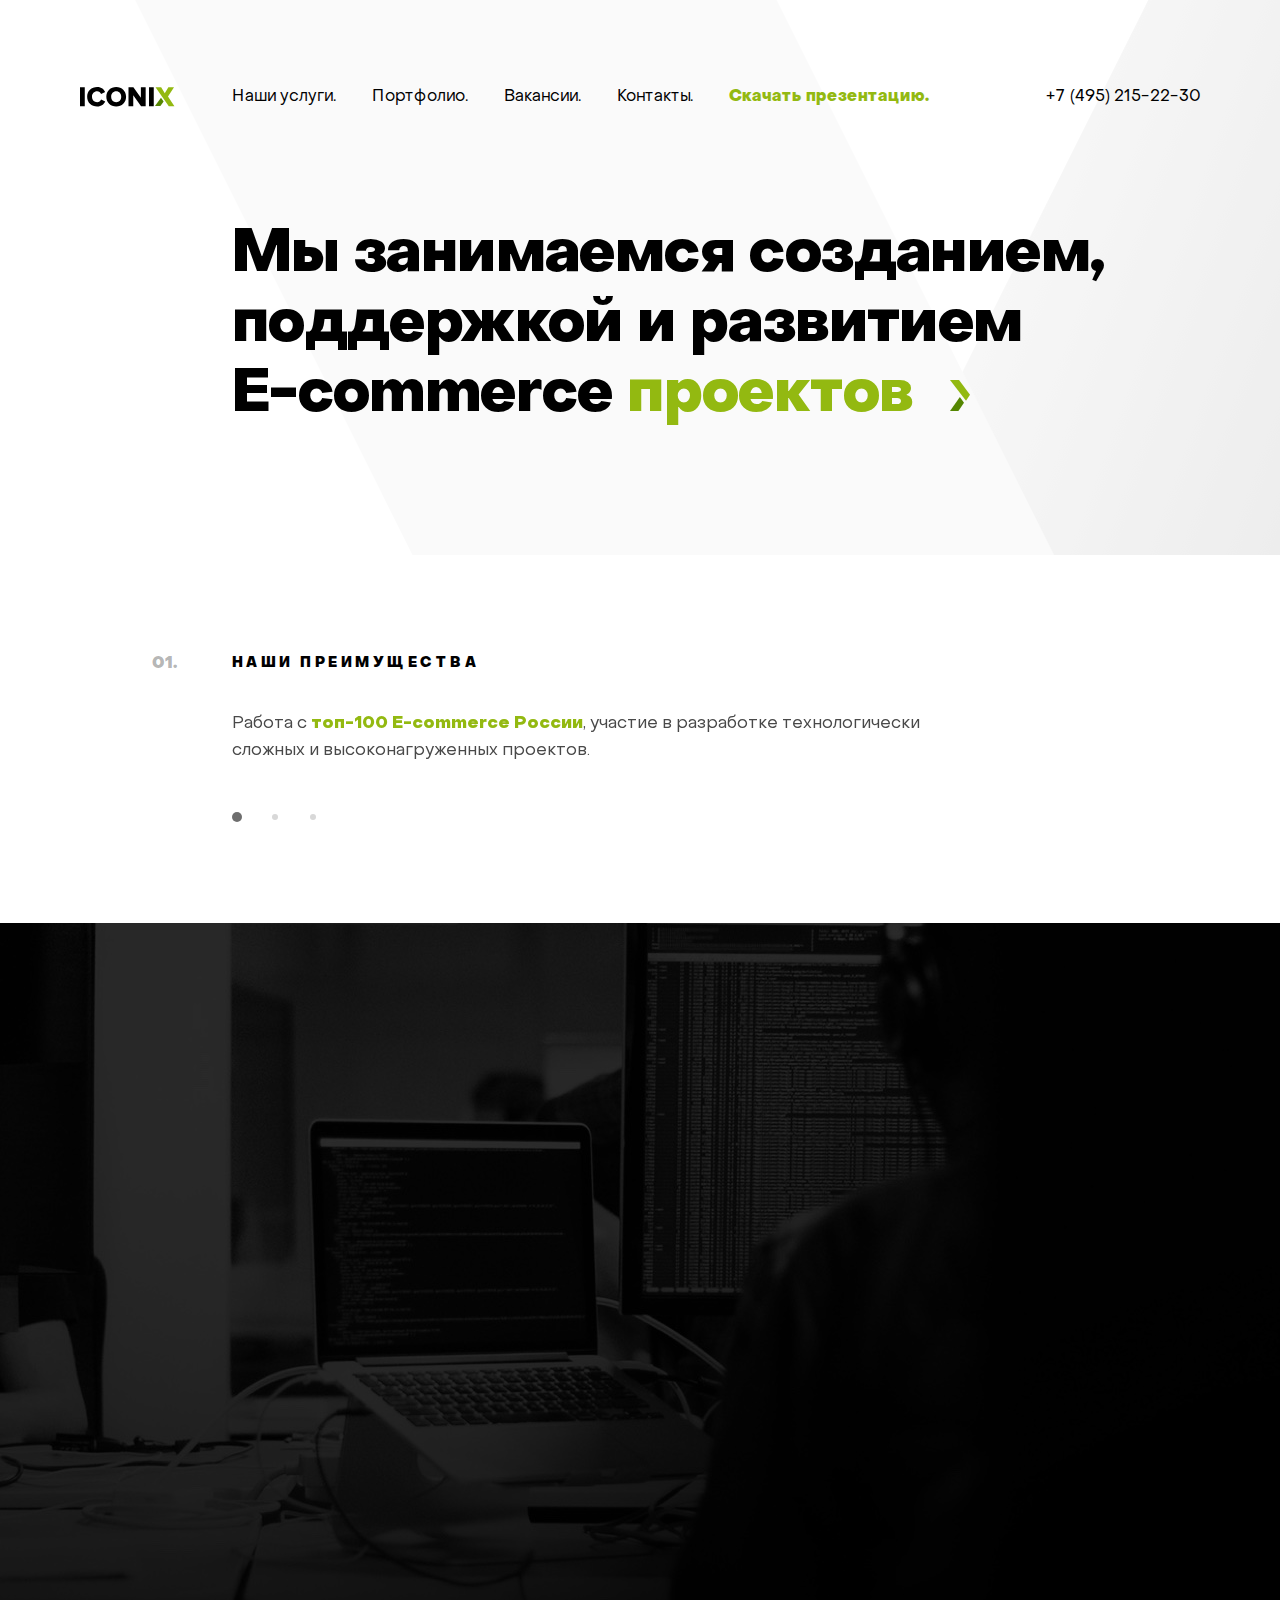
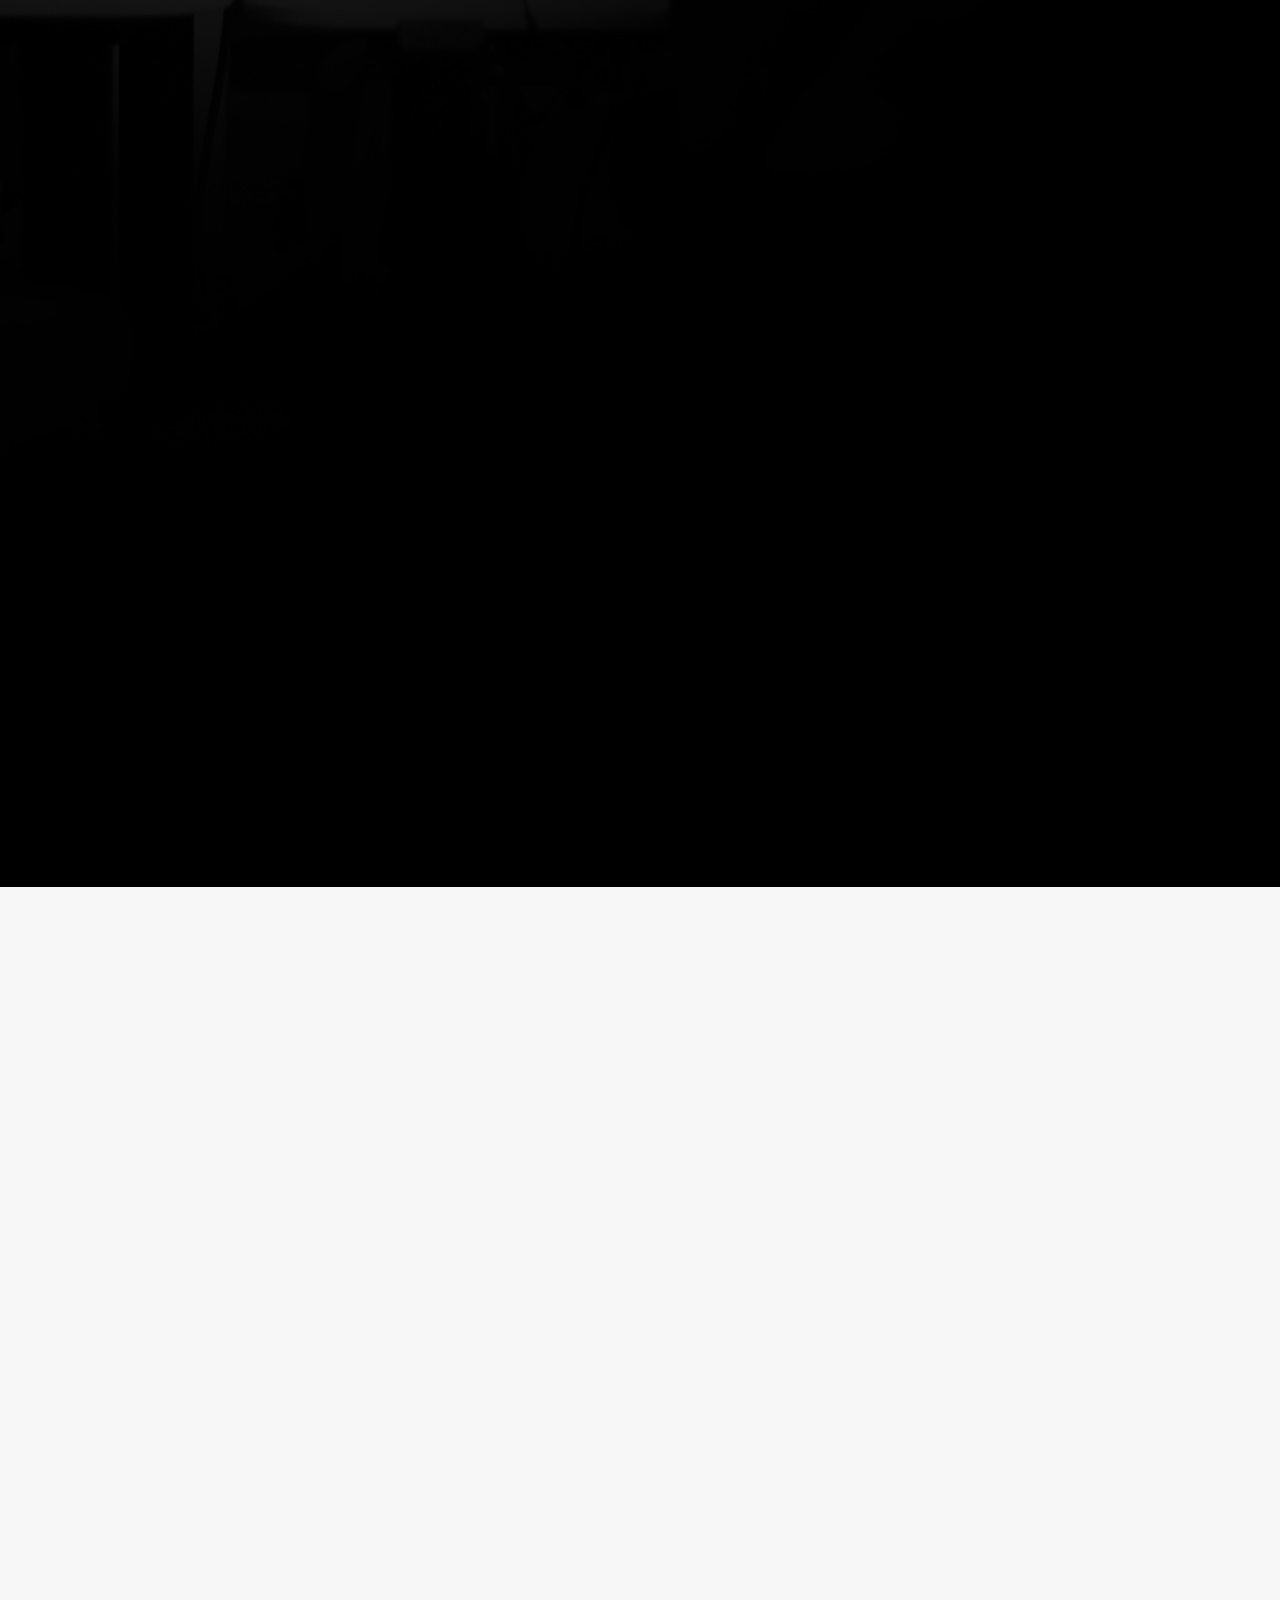
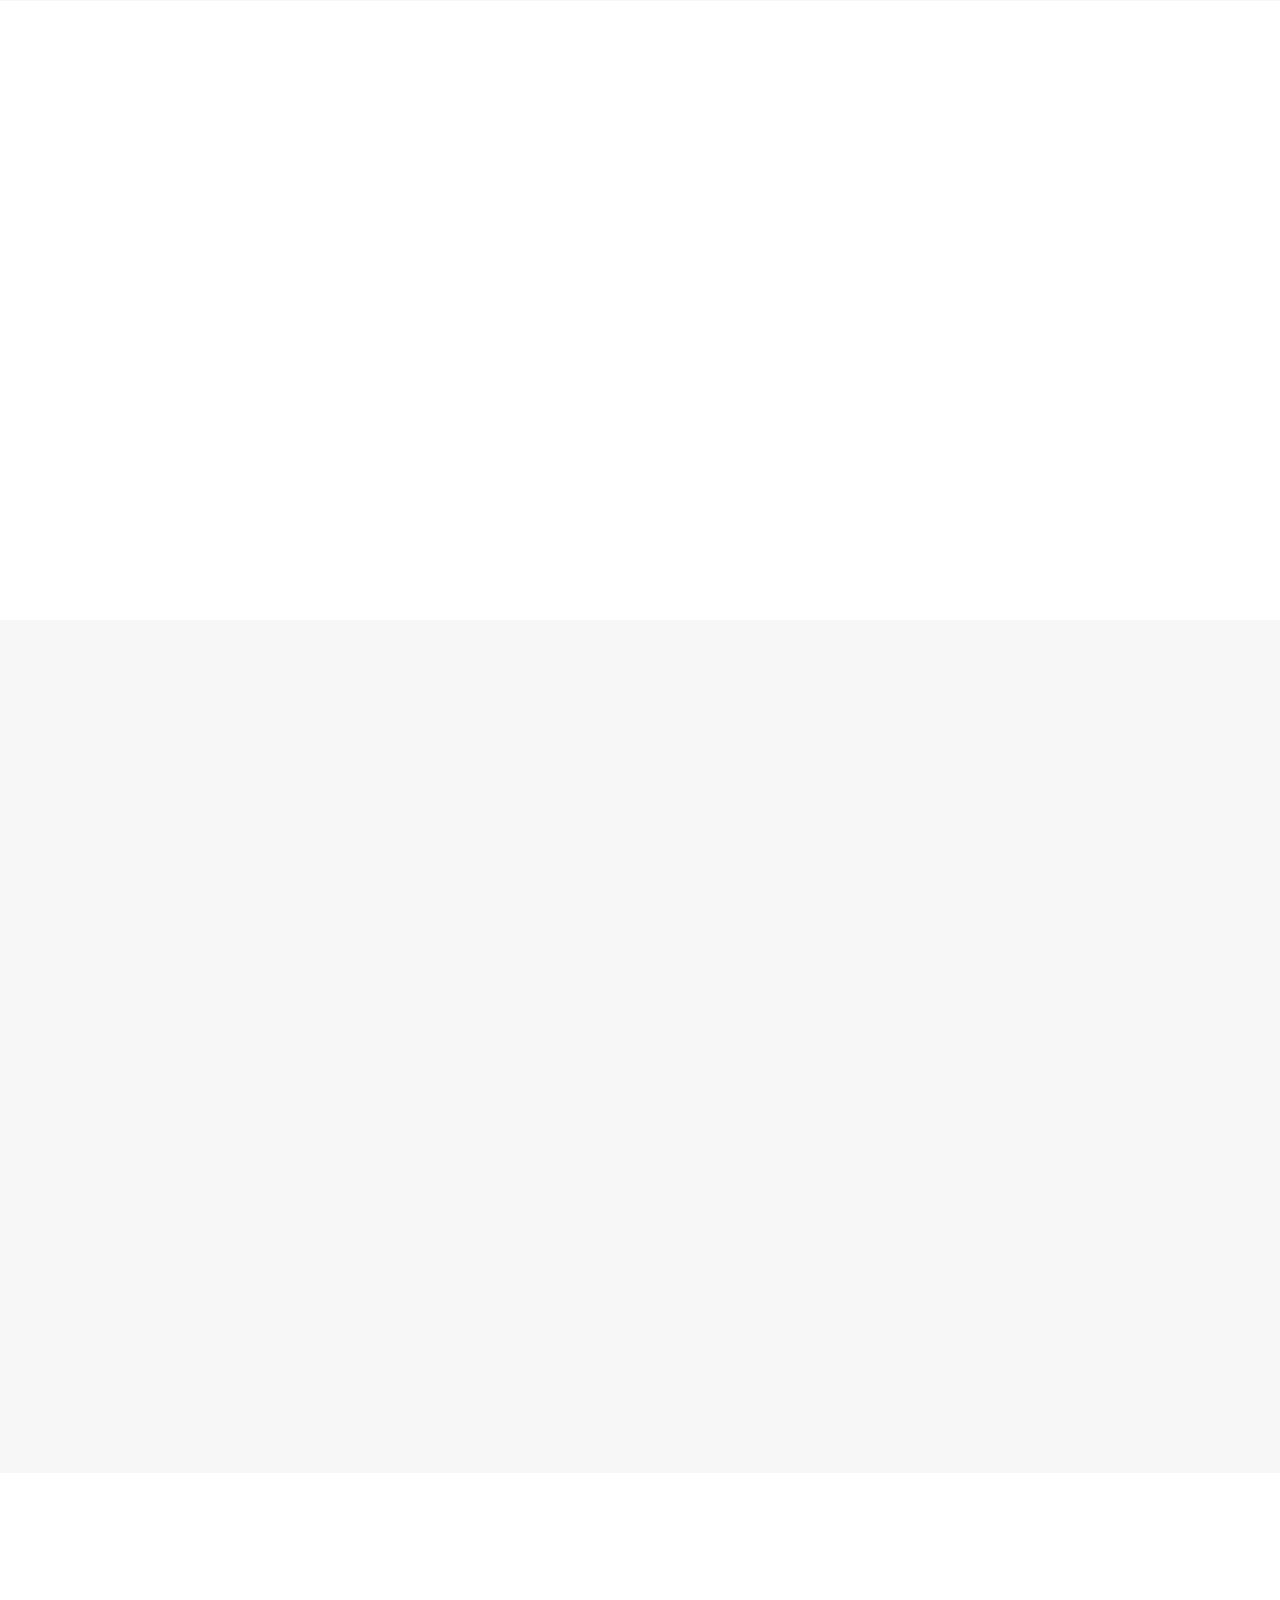
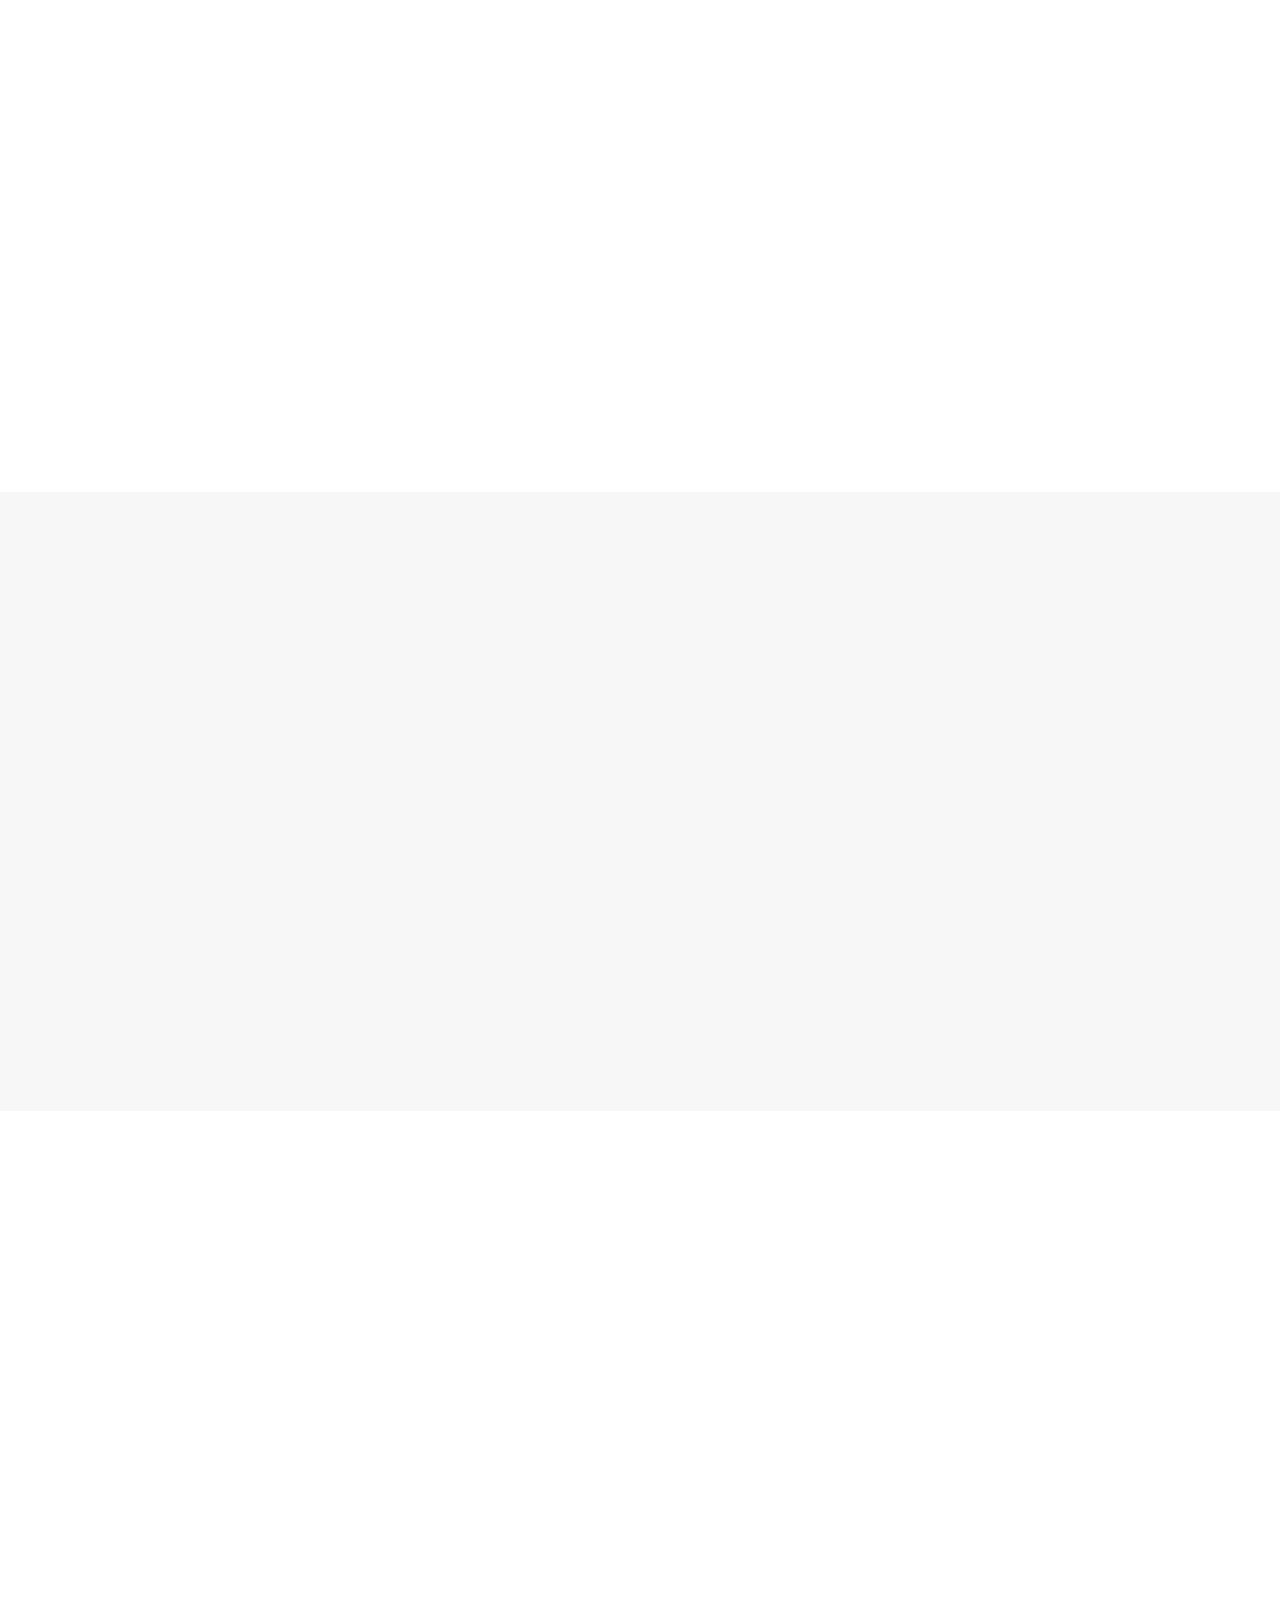
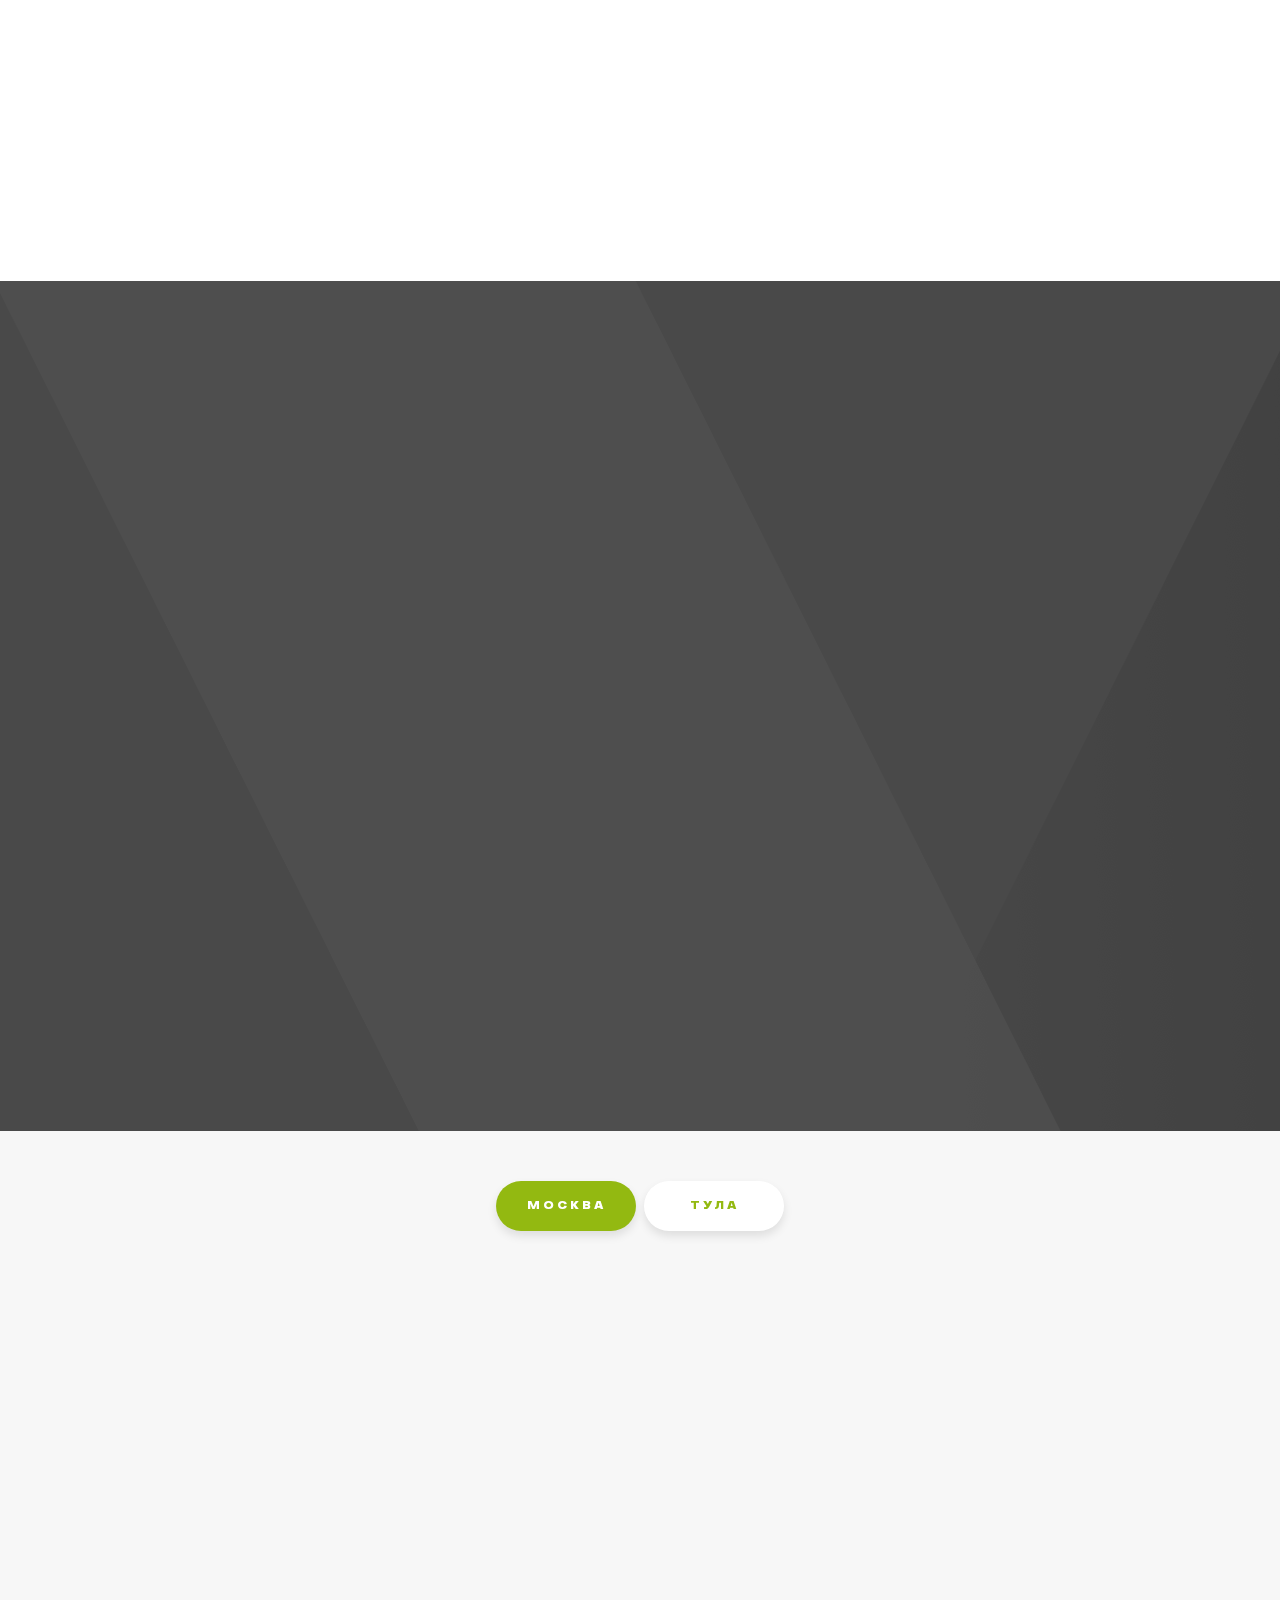
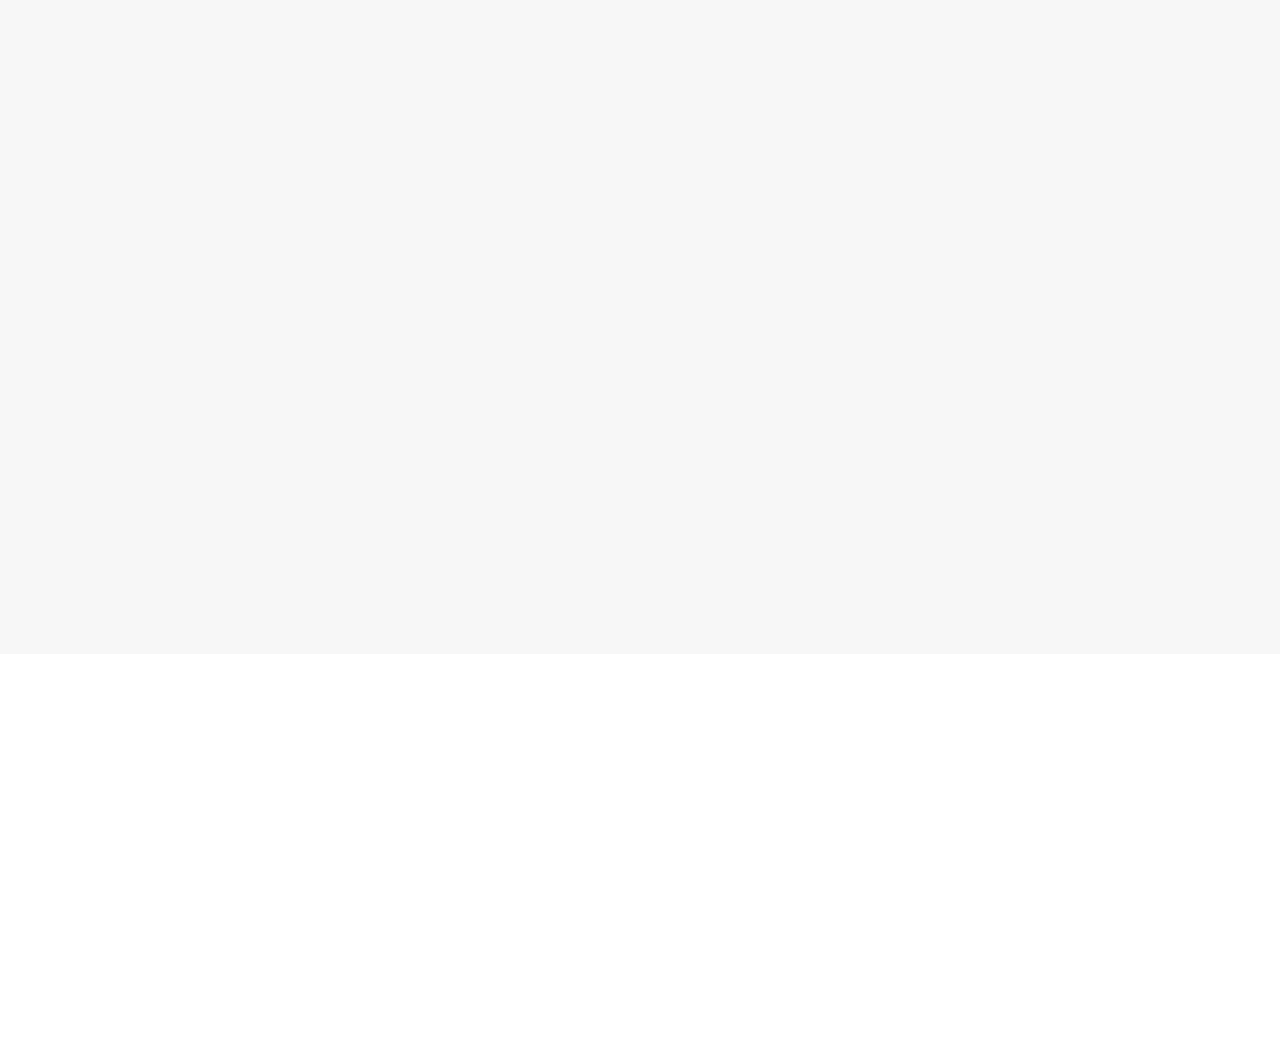
==== index.html @ 1f3513f9 "layout" ====
<!DOCTYPE HTML>
<html lang="ru">
<head>
    <meta charset="utf-8">
    <meta name="viewport" content="width=device-width, initial-scale=1, shrink-to-fit=no">
    <title>ICONIX.RU - студия интернет решений, разработка и создание сайтов на 1С-Битрикс (Bitrix)</title>
    <meta name="format-detection" content="telephone=no">
    <meta name="format-detection" content="address=no">
    <meta name="copyright" content="www.iconix.ru">
    <link rel="stylesheet" href="css/style.css">
    <link rel="shortcut icon" href="favicon.ico">
    <link rel="apple-touch-icon" href="apple-touch-icon.png">
</head>
<body class="no-js">
    <main class="main-global">
        <header class="header-global">
            <div class="container">
                <div class="header-content">
                    <div class="logo">
                        <a href="/">
                            <svg width="95" height="20" viewBox="0 0 95 20" xmlns="http://www.w3.org/2000/svg"><g fill-rule="nonzero" fill="none"><path d="M4.766 19.21H0V.312h4.766V19.21zm12.385.34c-5.68 0-10.002-3.967-10.002-9.775C7.149 3.938 11.47 0 17.15 0c4.462 0 6.844 2.578 8.064 5.072l-4.101 1.983c-.61-1.502-2.19-2.748-3.963-2.748-3.02 0-5.153 2.38-5.153 5.468s2.133 5.468 5.153 5.468c1.774 0 3.353-1.246 3.963-2.748l4.1 1.983c-1.19 2.437-3.601 5.072-8.063 5.072zm19.064 0c-5.653 0-9.892-4.023-9.892-9.775 0-5.752 4.24-9.775 9.892-9.775 5.652 0 9.864 4.023 9.864 9.775 0 5.752-4.212 9.775-9.864 9.775zm0-4.307c3.048 0 5.015-2.408 5.015-5.468 0-3.088-1.967-5.468-5.015-5.468-3.076 0-5.043 2.38-5.043 5.468 0 3.06 1.967 5.468 5.043 5.468zm29.454 3.967h-4.6L53.255 8.273V19.21H48.49V.312h4.904l7.481 10.398V.312h4.794V19.21zm8.09 0h-4.765V.312h4.766V19.21z" fill="#000" class="svg-fill"/><path fill="#93B911" d="M94.43 19.21h-5.625L75.533.312h5.625l3.63 5.921L88.361.312h5.652l-6.012 9.18z"/><path fill="#548601" d="M80.978 10.803l2.654 3.697L80.38 19H75z"/></g></svg>
                        </a>
                    </div>
                    <a href="#" class="navigation-toggle"><span class="navigation-toggle-icon"></span></a>
                    <div class="navigation">
                        <ul class="menu">
                            <li><a href="#">Наши услуги.</a></li>
                            <li><a href="#">Портфолио.</a></li>
                            <li><a href="#">Вакансии.</a></li>
                            <li><a href="#">Контакты.</a></li>
                            <li class="menu-download"><a href="#">Скачать презентацию.</a></li>
                        </ul>
                        <div class="navigation-contact">
                            <div class="navigation-contact-title">Контактный телефон</div>
                            <div class="navigation-phone"><a href="tel:+74952152230" class="nowrap">+7 (495) 215-22-30</a></div>
                            <ul class="navigation-social">
                                <li>
                                    <a href="#">
                                        <svg width="22" height="22" viewBox="0 0 22 22" xmlns="http://www.w3.org/2000/svg"><path d="M11 0c6.075 0 11 4.925 11 11s-4.925 11-11 11S0 17.075 0 11 4.925 0 11 0zm2.268 6.286h-1.372c-1.636 0-2.328.825-2.328 2.212v.87h-.925v1.849h.925v4.933h2.158v-4.933h1.234l.308-1.847h-1.542v-.788c0-.388.022-.6.617-.6h.925V6.286z" fill="#D6D6D6" class="svg-fill" fill-rule="nonzero"/></svg>
                                    </a>
                                </li>
                                <li>
                                    <a href="#">
                                        <svg width="22" height="22" viewBox="0 0 22 22" xmlns="http://www.w3.org/2000/svg"><path d="M11 0c6.075 0 11 4.925 11 11s-4.925 11-11 11S0 17.075 0 11 4.925 0 11 0zM8.686 7.692c-.229.112-.405.361-.297.375.132.018.433.081.592.299.207.28.2.909.2.909s.118 1.732-.277 1.948c-.272.147-.643-.154-1.44-1.532a12.849 12.849 0 0 1-.718-1.487s-.059-.145-.165-.223c-.128-.094-.309-.124-.309-.124l-1.908.012s-.287.008-.392.133c-.093.11-.007.34-.007.34s1.494 3.495 3.186 5.257c1.552 1.616 3.313 1.51 3.313 1.51h.798s.242-.027.364-.16c.098-.104.109-.287.11-.337v-.013s-.016-1.071.481-1.23c.49-.154 1.12 1.036 1.787 1.494.504.347.888.27.888.27l1.784-.024s.933-.058.49-.792c-.035-.06-.257-.542-1.326-1.534-1.119-1.039-.968-.87.38-2.666.82-1.094 1.148-1.761 1.045-2.047-.098-.272-.701-.2-.701-.2l-2.007.011s-.149-.02-.26.046c-.108.065-.177.216-.177.216s-.318.846-.742 1.566c-.894 1.519-1.252 1.599-1.398 1.504-.34-.22-.255-.883-.255-1.354 0-1.472.223-2.085-.435-2.244l-.142-.032c-.168-.035-.361-.057-.796-.062-.716-.007-1.323.003-1.666.17z" fill="#D6D6D6" class="svg-fill" fill-rule="nonzero"/></svg>
                                    </a>
                                </li>
                                <li>
                                    <a href="#">
                                        <svg width="22" height="22" viewBox="0 0 22 22" xmlns="http://www.w3.org/2000/svg"><path d="M11 0c6.075 0 11 4.925 11 11s-4.925 11-11 11S0 17.075 0 11 4.925 0 11 0zm2.816 4.714H8.184l-.19.005a3.474 3.474 0 0 0-3.28 3.465v5.632l.005.19a3.473 3.473 0 0 0 3.465 3.28h5.632l.19-.005a3.474 3.474 0 0 0 3.28-3.465V8.184l-.005-.19a3.474 3.474 0 0 0-3.465-3.28zm-.352 1.762c1.136 0 2.06.924 2.06 2.06v4.928l-.006.154a2.062 2.062 0 0 1-2.054 1.906H8.536l-.154-.006a2.062 2.062 0 0 1-1.906-2.054V8.536l.006-.154a2.062 2.062 0 0 1 2.054-1.906zM11 8.166A2.838 2.838 0 0 0 8.165 11 2.838 2.838 0 0 0 11 13.835 2.838 2.838 0 0 0 13.835 11 2.838 2.838 0 0 0 11 8.166zm0 .976A1.86 1.86 0 0 1 12.859 11 1.86 1.86 0 0 1 11 12.858 1.86 1.86 0 0 1 9.141 11 1.86 1.86 0 0 1 11 9.142zm2.953-1.804a.718.718 0 0 0-.715.716.72.72 0 0 0 .716.715.722.722 0 0 0 .505-.209.72.72 0 0 0-.506-1.222z" fill="#D6D6D6" class="svg-fill" fill-rule="nonzero"/></svg>
                                    </a>
                                </li>
                            </ul>
                        </div>
                        <!-- /.navigation-contact -->
                    </div>
                    <!-- /.navigation -->
                    <div class="header-phone"><a href="tel:+74952152230" class="nowrap">+7 (495) 215-22-30</a></div>
                </div>
                <!-- /.header-content -->
                <div class="header-caption">
                    <h1><span>Мы занимаемся созданием,</span> <span>поддержкой и&nbsp;развитием</span> <span><span class="nowrap">E-commerce</span> <a href="#">проектов</a></span></h1>
                </div>
            </div>
            <!-- /.container -->
        </header>
        <div class="advantages">
            <div class="container">
                <div class="advantages-content">
                    <div class="caption">
                        <div class="caption-number">01.</div>
                        <div class="caption-title"><h2>Наши преимущества</h2></div>
                    </div>
                    <div class="advantages-slider slider-block">
                        <div class="slider-item">
                            <div class="advantages-item">Работа с <a href="#">топ-100 <span class="nowrap">E-commerce</span> России</a>, участие в разработке технологически сложных и высоконагруженных проектов.</div>
                        </div>
                        <div class="slider-item">
                            <div class="advantages-item">Работа с <a href="#">топ-100 <span class="nowrap">E-commerce</span> России</a>, участие в разработке технологически сложных и высоконагруженных проектов.</div>
                        </div>
                        <div class="slider-item">
                            <div class="advantages-item">Работа с <a href="#">топ-100 <span class="nowrap">E-commerce</span> России</a>, участие в разработке технологически сложных и высоконагруженных проектов.</div>
                        </div>
                    </div>
                </div>
                <!-- /.advantages-content -->
            </div>
            <!-- /.container -->
        </div>
        <!-- /.advantages -->
        <div class="about">
            <div class="container">
                <div class="about-content">
                    <div class="caption">
                        <div class="caption-number">02.</div>
                        <div class="caption-title"><h2>Ключевые показатели</h2></div>
                    </div>
                    <div class="about-achievements">
                        <div class="about-achievement">
                            <a href="#" class="about-achievement-link"><strong>Топ-5 рейтинга разработчиков</strong> <span class="nowrap">e-commerce</span> проектов</a>
                        </div>
                        <div class="about-achievement">
                            <a href="#" class="about-achievement-link"><strong>3 года подряд в топе рейтинга</strong> разработчиков интернет-магазинов</a>
                        </div>
                        <div class="about-achievement">
                            <a href="#" class="about-achievement-link"><strong>Топ-1 рейтинга разработчиков</strong> интернет-магазинов</a>
                        </div>
                        <div class="about-achievement">
                            <a href="#" class="about-achievement-link"><strong>ТОП-100 веб-разработчиков Рунета</strong> по версии CMSmagazine</a>
                        </div>
                    </div>
                    <!-- /.about-achievements -->
                    <div class="about-advantages">
                        <div class="about-advantage">
                            <a href="#" class="about-advantage-link"><strong>10+ лет</strong>На рынке разработки России</a>
                        </div>
                        <div class="about-advantage">
                            <a href="#" class="about-advantage-link"><strong>&gt; 1 млрд. руб.</strong>Оборот интернет-магазинов на&nbsp;нашей техподдержке</a>
                        </div>
                        <div class="about-advantage">
                            <a href="#" class="about-advantage-link"><strong>Большой опыт</strong>Highload-оптимизации</a>
                        </div>
                        <div class="about-advantage">
                            <a href="#" class="about-advantage-link"><strong>Свой штат</strong>Команды разработчиков</a>
                        </div>
                    </div>
                    <!-- /.about-advantages -->
                    <div class="about-advantages-slider slider-block">
                        <div class="slider-item">
                            <div class="about-advantage">
                                <a href="#" class="about-advantage-link"><strong>10+ лет</strong>На рынке разработки России</a>
                            </div>
                        </div>
                        <div class="slider-item">
                            <div class="about-advantage">
                                <a href="#" class="about-advantage-link"><strong>&gt; 1 млрд. руб.</strong>Оборот интернет-магазинов на&nbsp;нашей техподдержке</a>
                            </div>
                        </div>
                        <div class="slider-item">
                            <div class="about-advantage">
                                <a href="#" class="about-advantage-link"><strong>Большой опыт</strong>Highload-оптимизации</a>
                            </div>
                        </div>
                        <div class="slider-item">
                            <div class="about-advantage">
                                <a href="#" class="about-advantage-link"><strong>Свой штат</strong>Команды разработчиков</a>
                            </div>
                        </div>
                    </div>
                    <!-- /.about-advantages-slider -->
                    <div class="about-projects">
                        <div class="about-projects-title"><strong>5 из 100 крупнейших <span class="nowrap">интернет-магазинов</span></strong> создано при нашем участии:</div>
                        <div class="about-projects-list">
                            <div class="about-projects-col">
                                <div class="about-project">
                                    <div class="about-project-logo"><a href="#"><img src="upload/client-logo1.jpg" alt=""></a></div>
                                    <div class="about-project-note">Работаем с 2013 г.</div>
                                </div>
                                <div class="about-project">
                                    <div class="about-project-logo"><a href="#"><img src="upload/client-logo4.jpg" alt=""></a></div>
                                    <div class="about-project-note">Работаем с 2013 г.</div>
                                </div>
                            </div>
                            <!-- /.about-projects-col -->
                            <div class="about-projects-col">
                                <div class="about-project">
                                    <div class="about-project-logo"><a href="#"><img src="upload/client-logo2.jpg" alt=""></a></div>
                                    <div class="about-project-note">Работаем с 2013 г.</div>
                                </div>
                                <div class="about-project">
                                    <div class="about-project-logo"><a href="#"><img src="upload/client-logo5.jpg" alt=""></a></div>
                                    <div class="about-project-note">Работаем с 2013 г.</div>
                                </div>
                            </div>
                            <!-- /.about-projects-col -->
                            <div class="about-projects-col">
                                <div class="about-project">
                                    <div class="about-project-logo"><a href="#"><img src="upload/client-logo3.jpg" alt=""></a></div>
                                    <div class="about-project-note">Работаем с 2013 г.</div>
                                </div>
                                <div class="about-project">
                                    <div class="about-project-more"><a href="#">Другие проекты</a></div>
                                </div>
                            </div>
                            <!-- /.about-projects-col -->
                        </div>
                        <!-- /.about-projects-list -->
                        <div class="about-projects-slider">
                            <div class="slider-item">
                                <div class="about-project">
                                    <div class="about-project-logo"><a href="#"><img src="upload/client-logo1.jpg" alt=""></a></div>
                                    <div class="about-project-note">Работаем с 2013 г.</div>
                                </div>
                            </div>
                            <div class="slider-item">
                                <div class="about-project">
                                    <div class="about-project-logo"><a href="#"><img src="upload/client-logo2.jpg" alt=""></a></div>
                                    <div class="about-project-note">Работаем с 2013 г.</div>
                                </div>
                            </div>
                            <div class="slider-item">
                                <div class="about-project">
                                    <div class="about-project-logo"><a href="#"><img src="upload/client-logo3.jpg" alt=""></a></div>
                                    <div class="about-project-note">Работаем с 2013 г.</div>
                                </div>
                            </div>
                            <div class="slider-item">
                                <div class="about-project">
                                    <div class="about-project-logo"><a href="#"><img src="upload/client-logo4.jpg" alt=""></a></div>
                                    <div class="about-project-note">Работаем с 2013 г.</div>
                                </div>
                            </div>
                            <div class="slider-item">
                                <div class="about-project">
                                    <div class="about-project-logo"><a href="#"><img src="upload/client-logo5.jpg" alt=""></a></div>
                                    <div class="about-project-note">Работаем с 2013 г.</div>
                                </div>
                            </div>
                            <div class="slider-item">
                                <div class="about-project">
                                    <div class="about-project-more"><a href="#">Другие проекты</a></div>
                                </div>
                            </div>
                        </div>
                        <!-- /.about-projects-slider -->
                    </div>
                    <!-- /.about-projects -->
                </div>
                <!-- /.about-content -->
            </div>
            <!-- /.container -->
        </div>
        <!-- /.about -->
        <div class="clients">
            <div class="container">
                <div class="clients-content">
                    <div class="caption">
                        <div class="caption-number">03.</div>
                        <div class="caption-title"><h3>Основные клиенты</h3></div>
                    </div>
                    <div class="client">
                        <div class="client-screens">
                            <div class="slider-block">
                                <div class="slider-item">
                                    <div class="client-screen"><img src="upload/client1.jpg" alt=""></div>
                                </div>
                                <div class="slider-item">
                                    <div class="client-screen"><img src="upload/client1.jpg" alt=""></div>
                                </div>
                                <div class="slider-item">
                                    <div class="client-screen"><img src="upload/client1.jpg" alt=""></div>
                                </div>
                            </div>
                        </div>
                        <!-- /.client-screens -->
                        <div class="client-description">
                            <div class="client-title"><a href="#">ФК Зенит</a></div>
                            <div class="client-info">Разработка корпоративного сайта</div>
                            <div class="client-text">
                                <p>Самый популярный клуб России по данным российских и&nbsp;зарубежных исследований.</p>
                                <p>Суммарная аудитория болельщиков составляет более 15 миллионов человек.</p>
                                <p>Сотрудничаем с 2013 года.</p>
                            </div>
                            <div class="client-more"><a href="#">Подробнее о проекте</a></div>
                        </div>
                        <!-- /.client-description -->
                    </div>
                    <!-- /.client -->
                </div>
                <!-- /.clients-content -->
            </div>
            <!-- /.container -->
        </div>
        <!-- /.clients -->
        <div class="clients clients-inverse">
            <div class="container">
                <div class="clients-content">
                    <div class="client">
                        <div class="client-screens">
                            <div class="slider-block">
                                <div class="slider-item">
                                    <div class="client-screen"><img src="upload/client2.jpg" alt=""></div>
                                </div>
                                <div class="slider-item">
                                    <div class="client-screen"><img src="upload/client2.jpg" alt=""></div>
                                </div>
                                <div class="slider-item">
                                    <div class="client-screen"><img src="upload/client2.jpg" alt=""></div>
                                </div>
                            </div>
                        </div>
                        <!-- /.client-screens -->
                        <div class="client-description">
                            <div class="client-title"><a href="#">123.ru</a></div>
                            <div class="client-info">Разработка и поддержка сайта</div>
                            <div class="client-text">
                                <p>Онлайн-гипермаркет электроники работающий с 2010 года.</p>
                                <p>Входит в ТОП-100 крупнейших интернет-магазинов.</p>
                                <p>Сотрудничество с 2013 года.</p>
                            </div>
                            <div class="client-more"><a href="#">Подробнее о проекте</a></div>
                        </div>
                        <!-- /.client-description -->
                    </div>
                    <!-- /.client -->
                </div>
                <!-- /.clients-content -->
            </div>
            <!-- /.container -->
        </div>
        <!-- /.clients -->
        <div class="clients">
            <div class="container">
                <div class="clients-content">
                    <div class="client">
                        <div class="client-screens">
                            <div class="slider-block">
                                <div class="slider-item">
                                    <div class="client-screen"><img src="upload/client3.jpg" alt=""></div>
                                </div>
                                <div class="slider-item">
                                    <div class="client-screen"><img src="upload/client3.jpg" alt=""></div>
                                </div>
                                <div class="slider-item">
                                    <div class="client-screen"><img src="upload/client3.jpg" alt=""></div>
                                </div>
                            </div>
                        </div>
                        <!-- /.client-screens -->
                        <div class="client-description">
                            <div class="client-title"><a href="#">Лайфмебель</a></div>
                            <div class="client-info">Разработка и поддержка сайта</div>
                            <div class="client-text">
                                <p>Входит в ТОП-100 крупнейших интернет-магазинов.</p>
                                <p>Сотрудничество с 2013 года.</p>
                            </div>
                            <div class="client-features">
                                <div class="client-feature"><strong>30-50</strong>Товаров в корзине</div>
                                <div class="client-feature"><strong>120+</strong>Непродовольственных категорий</div>
                                <div class="client-feature"><strong>270+</strong>Макетов</div>
                            </div>
                            <!-- /.client-features -->
                            <div class="client-more"><a href="#">Подробнее о проекте</a></div>
                        </div>
                        <!-- /.client-description -->
                    </div>
                    <!-- /.client -->
                </div>
                <!-- /.clients-content -->
            </div>
            <!-- /.container -->
        </div>
        <!-- /.clients -->
        <div class="clients clients-inverse">
            <div class="container">
                <div class="clients-content">
                    <div class="client">
                        <div class="client-screens">
                            <div class="slider-block">
                                <div class="slider-item">
                                    <div class="client-screen"><img src="upload/client4.jpg" alt=""></div>
                                </div>
                                <div class="slider-item">
                                    <div class="client-screen"><img src="upload/client4.jpg" alt=""></div>
                                </div>
                                <div class="slider-item">
                                    <div class="client-screen"><img src="upload/client4.jpg" alt=""></div>
                                </div>
                            </div>
                        </div>
                        <!-- /.client-screens -->
                        <div class="client-description">
                            <div class="client-title"><a href="#">Technopark</a></div>
                            <div class="client-info">Разработка сайта</div>
                            <div class="client-text">
                                <p>Сеть магазинов бытовой техники и электроники, является одним из лидеров интернет-торговли бытовой техникой.</p>
                                <p>Входит в ТОП-100 крупнейших интернет-магазинов.</p>
                            </div>
                            <div class="client-more"><a href="#">Подробнее о проекте</a></div>
                        </div>
                        <!-- /.client-description -->
                    </div>
                    <!-- /.client -->
                </div>
                <!-- /.clients-content -->
            </div>
            <!-- /.container -->
        </div>
        <!-- /.clients -->
        <div class="clients">
            <div class="container">
                <div class="clients-content">
                    <div class="client">
                        <div class="client-screens">
                            <div class="slider-block">
                                <div class="slider-item">
                                    <div class="client-screen"><img src="upload/client5.jpg" alt=""></div>
                                </div>
                                <div class="slider-item">
                                    <div class="client-screen"><img src="upload/client5.jpg" alt=""></div>
                                </div>
                                <div class="slider-item">
                                    <div class="client-screen"><img src="upload/client5.jpg" alt=""></div>
                                </div>
                            </div>
                        </div>
                        <!-- /.client-screens -->
                        <div class="client-description">
                            <div class="client-title"><a href="#">РЕСО Страхование</a></div>
                            <div class="client-info">Разработка и поддержка сайта</div>
                            <div class="client-text">
                                <p>3-е место по объемам собранной страховой премии.</p>
                                <p>Филиальная сеть включает в себя более 900 филиалов и офисов продаж во всех регионах России.</p>
                                <p>129 место в рейтинге РБК 500 крупнейших компаний.</p>
                            </div>
                            <div class="client-more"><a href="#">Подробнее о проекте</a></div>
                        </div>
                        <!-- /.client-description -->
                    </div>
                    <!-- /.client -->
                </div>
                <!-- /.clients-content -->
            </div>
            <!-- /.container -->
        </div>
        <!-- /.clients -->
        <div class="clients clients-inverse">
            <div class="container">
                <div class="clients-content">
                    <div class="client">
                        <div class="client-screens">
                            <div class="slider-block">
                                <div class="slider-item">
                                    <div class="client-screen"><img src="upload/client6.jpg" alt=""></div>
                                </div>
                                <div class="slider-item">
                                    <div class="client-screen"><img src="upload/client6.jpg" alt=""></div>
                                </div>
                                <div class="slider-item">
                                    <div class="client-screen"><img src="upload/client6.jpg" alt=""></div>
                                </div>
                            </div>
                        </div>
                        <!-- /.client-screens -->
                        <div class="client-description">
                            <div class="client-title"><a href="#">OLDI</a></div>
                            <div class="client-info">Разработка и поддержка сайта</div>
                            <div class="client-text">
                                <p>Сеть из 22 магазинов электроники и бытовой техники, на рынке больше двадцати лет.</p>
                                <p>Входит в ТОП-100 крупнейших интернет-магазинов.</p>
                                <p>Сотрудничаем с 2013 года.</p>
                            </div>
                            <div class="client-more"><a href="#">Подробнее о проекте</a></div>
                        </div>
                        <!-- /.client-description -->
                    </div>
                    <!-- /.client -->
                </div>
                <!-- /.clients-content -->
                <div class="clients-more"><a href="#" class="button">Другие проекты</a></div>
            </div>
            <!-- /.container -->
        </div>
        <!-- /.clients -->
        <div class="feedback">
            <div class="container">
                <div class="feedback-content">
                    <div class="caption">
                        <div class="caption-number">04.</div>
                        <div class="caption-title"><h3>Обратная связь</h3></div>
                    </div>
                    <div class="feedback-content-wrapper">
                        <div class="feedback-form">
                            <div class="feedback-form-title">Заполните форму, мы обязательно рассмотрим ваш проект и свяжемся с вами в ближайшее время.</div>
                            <div class="input-wrapper">
                                <label for="feedback-name" class="input-label">Как вас зовут?</label>
                                <input type="text" class="input-text" id="feedback-name">
                                <div class="input-error">Error text here</div>
                            </div>
                            <div class="input-wrapper">
                                <label for="feedback-phone" class="input-label">Телефон</label>
                                <input type="tel" class="input-text phone-mask" id="feedback-phone">
                                <div class="input-error">Error text here</div>
                            </div>
                            <div class="input-wrapper">
                                <label for="feedback-email" class="input-label">Email</label>
                                <input type="email" class="input-text" id="feedback-email">
                                <div class="input-error">Error text here</div>
                            </div>
                            <div class="input-wrapper">
                                <label for="feedback-about" class="input-label">Немного о проекте</label>
                                <textarea cols="30" rows="1" class="textarea" name="feedback-about" id="feedback-about"></textarea>
                                <div class="input-error">Error text here</div>
                            </div>
                            <div class="input-wrapper">
                                <label for="feedback-file" class="feedback-file-block">
                                    <span class="feedback-file-label">Прикрепить файлы</span>
                                    <span class="feedback-file-value"></span>
                                </label>
                                <input type="file" class="input-file" id="feedback-file" multiple>
                                <div class="input-error">Error text here</div>
                            </div>
                            <div class="feedback-confirm">
                                <div class="checkbox">
                                    <input type="checkbox" id="feedback-confirm" name="feedback-confirm">
                                    <label for="feedback-confirm">Я даю своё согласие на обработку персональных данных.</label>
                                </div>
                            </div>
                            <button class="button secondary">Отправить заявку</button>
                        </div>
                        <!-- /.feedback-form -->
                        <div class="feedback-contact">
                            <div class="feedback-contact-caption">Другие способы связи</div>
                            <div class="feedback-contact-item">
                                <div class="feedback-contact-title">Телефон</div>
                                <p><a href="tel:+74952152230" class="nowrap">+7 (495) 215-22-30</a></p>
                            </div>
                            <div class="feedback-contact-item">
                                <div class="feedback-contact-title">Email</div>
                                <p><a href="mailto:info@iconix.ru">info@iconix.ru</a></p>
                            </div>
                        </div>
                        <!-- /.feedback-contact -->
                    </div>
                    <!-- /.feedback-content-wrapper -->
                </div>
                <!-- /.feedback-content -->
            </div>
            <!-- /.container -->
        </div>
        <!-- /.feedback -->
        <div class="map">
            <div id="map"></div>
            <script src="https://api-maps.yandex.ru/2.1/?lang=ru_RU" type="text/javascript"></script>
            <script>
                ymaps.ready(function () {
                    var myMap = new ymaps.Map('map', {
                        center: [55.838285, 37.495132],
                        zoom: 14,
                        controls: []
                    }, {
                        searchControlProvider: 'yandex#search'
                    }),

                    BalloonContentLayout = ymaps.templateLayoutFactory.createClass('<div class="map-content"><div class="map-title">Офис продаж</div><div class="map-address">г. Москва, <br>ул. Выборгская, 16/1.</div></div>');

                    myPlacemark = new ymaps.Placemark([55.834285, 37.495132], {
                    }, {
                        iconLayout: 'default#image',
                        iconImageHref: 'upload/pin.svg',
                        iconImageSize: [42, 42],
                        iconImageOffset: [-21, -18],
                        balloonContentLayout: BalloonContentLayout,
                        hideIconOnBalloonOpen: false,
                        balloonPanelMaxMapArea: 0,
                        balloonOffset: [0, -16]
                    });

                    myMap.geoObjects.add(myPlacemark);
                    myPlacemark.balloon.open();
                });
            </script>
            <div class="map-city">
                <a href="#" class="map-city-link active">Москва</a>
                <a href="#" class="map-city-link">Тула</a>
            </div>
        </div>
        <!-- /.map -->
        <div class="jobs">
            <div class="container">
                <div class="jobs-content">
                    <div class="caption">
                        <div class="caption-number">05.</div>
                        <div class="caption-title"><h3>Вакансии</h3></div>
                    </div>
                    <div class="jobs-caption">Компания ICONIX приглашает специалистов на работу в Туле. <br>Отправляйте резюме на адрес <a href="mailto:job@iconix.ru">job@iconix.ru</a>, в теме письма укажите вакансию.</div>
                    <ul class="jobs-list">
                        <li><a href="#">Менеджер проектов</a></li>
                        <li><a href="#">PHP-разработчик</a></li>
                        <li><a href="#">Системный аналитик</a></li>
                    </ul>
                </div>
                <!-- /.jobs-content -->
            </div>
            <!-- /.container -->
        </div>
        <!-- /.jobs -->
        <footer class="footer-global">
            <div class="container">
                <div class="footer-content">
                    <div class="footer-menu-wrapper">
                        <ul class="footer-menu">
                            <li><a href="#">Наши услуги.</a></li>
                            <li><a href="#">Портфолио.</a></li>
                            <li><a href="#">Вакансии.</a></li>
                            <li><a href="#">Контакты.</a></li>
                        </ul>
                    </div>
                    <div class="footer-download"><a href="#">Скачать презентацию.</a></div>
                </div>
                <!-- /.footer-content -->
                <div class="footer-contact">
                    <div class="footer-contact-wrapper">
                        <div class="footer-contact-links">
                            <div class="footer-copyright">iconix.ru &copy; 2009-2019</div>
                            <div class="footer-phone"><a href="tel:+74952152230" class="nowrap">+7 (495) 215-22-30</a></div>
                            <div class="footer-email"><a href="mailto:info@iconix.ru">info@iconix.ru</a></div>
                            <div class="footer-policy"><a href="#">Политика конфиденциальности</a></div>
                        </div>
                    </div>
                    <div class="footer-social">
                        <ul class="footer-social-list">
                            <li>
                                <a href="#">
                                    <svg width="22" height="22" viewBox="0 0 22 22" xmlns="http://www.w3.org/2000/svg"><path d="M11 0c6.075 0 11 4.925 11 11s-4.925 11-11 11S0 17.075 0 11 4.925 0 11 0zm2.268 6.286h-1.372c-1.636 0-2.328.825-2.328 2.212v.87h-.925v1.849h.925v4.933h2.158v-4.933h1.234l.308-1.847h-1.542v-.788c0-.388.022-.6.617-.6h.925V6.286z" fill="#D6D6D6" class="svg-fill" fill-rule="nonzero"/></svg>
                                </a>
                            </li>
                            <li>
                                <a href="#">
                                    <svg width="22" height="22" viewBox="0 0 22 22" xmlns="http://www.w3.org/2000/svg"><path d="M11 0c6.075 0 11 4.925 11 11s-4.925 11-11 11S0 17.075 0 11 4.925 0 11 0zM8.686 7.692c-.229.112-.405.361-.297.375.132.018.433.081.592.299.207.28.2.909.2.909s.118 1.732-.277 1.948c-.272.147-.643-.154-1.44-1.532a12.849 12.849 0 0 1-.718-1.487s-.059-.145-.165-.223c-.128-.094-.309-.124-.309-.124l-1.908.012s-.287.008-.392.133c-.093.11-.007.34-.007.34s1.494 3.495 3.186 5.257c1.552 1.616 3.313 1.51 3.313 1.51h.798s.242-.027.364-.16c.098-.104.109-.287.11-.337v-.013s-.016-1.071.481-1.23c.49-.154 1.12 1.036 1.787 1.494.504.347.888.27.888.27l1.784-.024s.933-.058.49-.792c-.035-.06-.257-.542-1.326-1.534-1.119-1.039-.968-.87.38-2.666.82-1.094 1.148-1.761 1.045-2.047-.098-.272-.701-.2-.701-.2l-2.007.011s-.149-.02-.26.046c-.108.065-.177.216-.177.216s-.318.846-.742 1.566c-.894 1.519-1.252 1.599-1.398 1.504-.34-.22-.255-.883-.255-1.354 0-1.472.223-2.085-.435-2.244l-.142-.032c-.168-.035-.361-.057-.796-.062-.716-.007-1.323.003-1.666.17z" fill="#D6D6D6" class="svg-fill" fill-rule="nonzero"/></svg>
                                </a>
                            </li>
                            <li>
                                <a href="#">
                                    <svg width="22" height="22" viewBox="0 0 22 22" xmlns="http://www.w3.org/2000/svg"><path d="M11 0c6.075 0 11 4.925 11 11s-4.925 11-11 11S0 17.075 0 11 4.925 0 11 0zm2.816 4.714H8.184l-.19.005a3.474 3.474 0 0 0-3.28 3.465v5.632l.005.19a3.473 3.473 0 0 0 3.465 3.28h5.632l.19-.005a3.474 3.474 0 0 0 3.28-3.465V8.184l-.005-.19a3.474 3.474 0 0 0-3.465-3.28zm-.352 1.762c1.136 0 2.06.924 2.06 2.06v4.928l-.006.154a2.062 2.062 0 0 1-2.054 1.906H8.536l-.154-.006a2.062 2.062 0 0 1-1.906-2.054V8.536l.006-.154a2.062 2.062 0 0 1 2.054-1.906zM11 8.166A2.838 2.838 0 0 0 8.165 11 2.838 2.838 0 0 0 11 13.835 2.838 2.838 0 0 0 13.835 11 2.838 2.838 0 0 0 11 8.166zm0 .976A1.86 1.86 0 0 1 12.859 11 1.86 1.86 0 0 1 11 12.858 1.86 1.86 0 0 1 9.141 11 1.86 1.86 0 0 1 11 9.142zm2.953-1.804a.718.718 0 0 0-.715.716.72.72 0 0 0 .716.715.722.722 0 0 0 .505-.209.72.72 0 0 0-.506-1.222z" fill="#D6D6D6" class="svg-fill" fill-rule="nonzero"/></svg>
                                </a>
                            </li>
                        </ul>
                    </div>
                </div>
                <!-- /.footer-contact -->
            </div>
            <!-- /.container -->
        </footer>
    </main>
    <!-- /.main-global -->
    <script src="js/jquery.js"></script>
    <script src="js/migrate.js"></script>
    <script src="js/library.js"></script>
    <script src="js/script.js"></script>
</body>
</html>
---- css/style.css ----
/* reboot */
*,
*::before,
*::after {
  -webkit-box-sizing: border-box;
  box-sizing: border-box;
}

html {
  height: 100%;
  -webkit-text-size-adjust: 100%;
  -webkit-tap-highlight-color: rgba(0, 0, 0, 0);
}

article, aside, figcaption, figure, footer, header, hgroup, main, nav, section {
  display: block;
}

body {
  margin: 0;
  font-family: "ObjectSans", Helvetica, Arial, sans-serif;
  font-size: 17px;
  line-height: 1.5883;
  color: #494949;
  text-align: left;
  background-color: #fff;
  height: 100%;
}

:focus {
  outline: none;
}

[tabindex="-1"]:focus {
  outline: 0 !important;
}

hr {
  -webkit-box-sizing: content-box;
  box-sizing: content-box;
  height: 0;
  overflow: visible;
}

h1, h2, h3, h4, h5, h6 {
  margin-top: 0;
  margin-bottom: 0.5rem;
}

p {
  margin-top: 0;
  margin-bottom: 1rem;
}

abbr[title],
abbr[data-original-title] {
  text-decoration: underline;
  -webkit-text-decoration: underline dotted;
  text-decoration: underline dotted;
  cursor: help;
  border-bottom: 0;
  -webkit-text-decoration-skip-ink: none;
  text-decoration-skip-ink: none;
}

address {
  margin-bottom: 1rem;
  font-style: normal;
  line-height: inherit;
}

ol,
ul,
dl {
  margin-top: 0;
  margin-bottom: 1rem;
}

ol ol,
ul ul,
ol ul,
ul ol {
  margin-bottom: 0;
}

dt {
  font-weight: 700;
}

dd {
  margin-bottom: .5rem;
  margin-left: 0;
}

blockquote {
  margin: 0 0 1rem;
}

b,
strong {
  font-weight: 800;
}

small {
  font-size: 80%;
}

sub,
sup {
  position: relative;
  font-size: 75%;
  line-height: 0;
  vertical-align: baseline;
}

sub {
  bottom: -.25em;
}

sup {
  top: -.5em;
}

a:not([href]):not([tabindex]) {
  color: inherit;
  text-decoration: none;
}

a:not([href]):not([tabindex]):hover, a:not([href]):not([tabindex]):focus {
  color: inherit;
  text-decoration: none;
}

a:not([href]):not([tabindex]):focus {
  outline: 0;
}

pre,
code,
kbd,
samp {
  font-family: SFMono-Regular, Menlo, Monaco, Consolas, "Liberation Mono", "Courier New", monospace;
  font-size: 1em;
}

pre {
  margin-top: 0;
  margin-bottom: 1rem;
  overflow: auto;
}

figure {
  margin: 0 0 1rem;
}

img {
  vertical-align: middle;
  border-style: none;
}

svg {
  overflow: hidden;
  vertical-align: middle;
}

table {
  border-collapse: collapse;
}

caption {
  padding-top: 0.75rem;
  padding-bottom: 0.75rem;
  color: #6c757d;
  text-align: left;
  caption-side: bottom;
}

th {
  text-align: inherit;
}

label {
  display: inline-block;
  margin-bottom: 0.5rem;
}

button {
  border-radius: 0;
}

button:focus {
  outline: 1px dotted;
  outline: 5px auto -webkit-focus-ring-color;
}

input,
button,
select,
optgroup,
textarea {
  margin: 0;
  font-family: inherit;
  font-size: inherit;
  line-height: inherit;
}

button,
input {
  overflow: visible;
}

button,
select {
  text-transform: none;
}

select {
  word-wrap: normal;
}

button,
[type="button"],
[type="reset"],
[type="submit"] {
  -webkit-appearance: button;
}

button:not(:disabled),
[type="button"]:not(:disabled),
[type="reset"]:not(:disabled),
[type="submit"]:not(:disabled) {
  cursor: pointer;
}

button::-moz-focus-inner,
[type="button"]::-moz-focus-inner,
[type="reset"]::-moz-focus-inner,
[type="submit"]::-moz-focus-inner {
  padding: 0;
  border-style: none;
}

input[type="radio"],
input[type="checkbox"] {
  -webkit-box-sizing: border-box;
  box-sizing: border-box;
  padding: 0;
}

input[type="date"],
input[type="time"],
input[type="datetime-local"],
input[type="month"] {
  -webkit-appearance: listbox;
}

textarea {
  overflow: auto;
  resize: vertical;
}

fieldset {
  min-width: 0;
  padding: 0;
  margin: 0;
  border: 0;
}

legend {
  display: block;
  width: 100%;
  max-width: 100%;
  padding: 0;
  margin-bottom: .5rem;
  font-size: 1.5rem;
  line-height: inherit;
  color: inherit;
  white-space: normal;
}

progress {
  vertical-align: baseline;
}

[type="number"]::-webkit-inner-spin-button,
[type="number"]::-webkit-outer-spin-button {
  height: auto;
}

[type="search"] {
  outline-offset: -2px;
  -webkit-appearance: none;
}

[type="search"]::-webkit-search-decoration {
  -webkit-appearance: none;
}

::-webkit-file-upload-button {
  font: inherit;
  -webkit-appearance: button;
}

output {
  display: inline-block;
}

summary {
  display: list-item;
  cursor: pointer;
}

template {
  display: none;
}

[hidden] {
  display: none !important;
}

img {
  display: block;
  max-width: 100%;
  width: auto;
  height: auto;
}

.map-canvas img {
  max-width: none;
}

.clear {
  clear: both;
  display: block;
  line-height: 0;
  height: 0;
  font-size: 0;
}

.clearfix::after {
  clear: both;
  content: "";
  display: table;
}

.alignleft {
  float: left !important;
}

.alignright {
  float: right !important;
}

.aligncenter {
  margin-left: auto !important;
  margin-right: auto !important;
}

.overflow-hidden {
  overflow: hidden;
  display: block;
}

.nowrap {
  white-space: nowrap;
}

.content-box {
  -moz-box-sizing: content-box;
  -webkit-box-sizing: content-box;
  box-sizing: content-box;
}

/* typography */
a {
  color: #93B911;
  text-decoration: none;
  background-color: transparent;
  -webkit-transition: color 0.15s ease-out, background-color 0.15s ease-out, border-color 0.15s ease-out;
  -o-transition: color 0.15s ease-out, background-color 0.15s ease-out, border-color 0.15s ease-out;
  transition: color 0.15s ease-out, background-color 0.15s ease-out, border-color 0.15s ease-out;
  will-change: color, background-color, border-color;
}

a:hover {
  color: #548601;
}

a.underline {
  text-decoration: underline;
}

.wysiwyg h1 {
  margin-top: 27px;
  margin-bottom: 27px;
}

.wysiwyg h2 {
  margin-top: 27px;
  margin-bottom: 27px;
}

.wysiwyg h3 {
  margin-top: 27px;
  margin-bottom: 27px;
}

.wysiwyg h4 {
  margin-top: 27px;
  margin-bottom: 27px;
}

.wysiwyg h5 {
  margin-top: 27px;
  margin-bottom: 27px;
}

.wysiwyg h6 {
  margin-top: 27px;
  margin-bottom: 27px;
}

.wysiwyg p {
  margin-top: 27px;
  margin-bottom: 27px;
}

.wysiwyg a {
  word-break: break-all;
  word-break: break-word;
  -webkit-hyphens: auto;
  -ms-hyphens: auto;
  hyphens: auto;
}

.wysiwyg img {
  display: block;
  margin-top: 27px;
  margin-bottom: 27px;
}

.wysiwyg img.alignleft {
  margin: 27px 27px 27px 0;
}

.wysiwyg img.alignright {
  margin: 27px 0 27px 27px;
}

.wysiwyg blockquote {
  margin-top: 27px;
  margin-bottom: 27px;
  padding-left: 27px;
  font-style: italic;
}

.wysiwyg blockquote p {
  margin-bottom: 0;
}

.wysiwyg hr {
  clear: both;
  margin-top: 27px;
  margin-bottom: 27px;
  border: 0;
  border-bottom: 1px solid #DFDFDF;
}

.wysiwyg hr.transparent {
  border-bottom-color: transparent;
}

.wysiwyg ul {
  overflow: hidden;
  margin-top: 27px;
  margin-bottom: 27px;
  list-style: inside disc;
}

.wysiwyg ul li {
  padding-left: 27px;
}

.wysiwyg ol {
  overflow: hidden;
  margin-top: 27px;
  margin-bottom: 27px;
  list-style: inside decimal;
}

.wysiwyg ol li {
  padding-left: 27px;
}

.wysiwyg table {
  margin-top: 27px;
  margin-bottom: 27px;
}

.wysiwyg table th {
  padding: 13.5px 27px;
  background: #DFDFDF;
  border: 1px solid #DFDFDF;
}

.wysiwyg table td {
  padding: 13.5px 27px;
  border: 1px solid #DFDFDF;
}

@font-face {
  font-family: 'ObjectSans';
  src: url("../fonts/ObjectSans-Regular.eot");
  src: url("../fonts/ObjectSans-Regular.eot?#iefix") format("embedded-opentype"), url("../fonts/ObjectSans-Regular.woff2") format("woff2"), url("../fonts/ObjectSans-Regular.woff") format("woff"), url("../fonts/ObjectSans-Regular.ttf") format("truetype"), url("../fonts/ObjectSans-Regular.svg#ObjectSans-Regular") format("svg");
  font-weight: normal;
  font-style: normal;
  font-display: swap;
}

@font-face {
  font-family: 'ObjectSans';
  src: url("../fonts/ObjectSans-Heavy.eot");
  src: url("../fonts/ObjectSans-Heavy.eot?#iefix") format("embedded-opentype"), url("../fonts/ObjectSans-Heavy.woff2") format("woff2"), url("../fonts/ObjectSans-Heavy.woff") format("woff"), url("../fonts/ObjectSans-Heavy.ttf") format("truetype"), url("../fonts/ObjectSans-Heavy.svg#ObjectSans-Heavy") format("svg");
  font-weight: 800;
  font-style: normal;
  font-display: swap;
}

/* grid */
.main-global {
  min-height: 100%;
  overflow: hidden;
}

.container {
  max-width: 1380px;
  padding-left: 100px;
  padding-right: 100px;
  margin: 0 auto;
}

.svg-fill {
  -webkit-transition: fill 0.15s ease-out;
  -o-transition: fill 0.15s ease-out;
  transition: fill 0.15s ease-out;
  will-change: fill;
}

.svg-stroke {
  -webkit-transition: stroke 0.15s ease-out;
  -o-transition: stroke 0.15s ease-out;
  transition: stroke 0.15s ease-out;
  will-change: stroke;
}

.no-js .slider-block .slider-item,
.no-js .about-projects-slider .slider-item,
.no-js .project-tasks-slider .slider-item,
.no-js .project-gallery-slider .slider-item {
  display: none;
}

.no-js .slider-block .slider-item:first-child,
.no-js .about-projects-slider .slider-item:first-child,
.no-js .project-tasks-slider .slider-item:first-child,
.no-js .project-gallery-slider .slider-item:first-child {
  display: block;
}

/* forms */
.error {
  color: #E87D76 !important;
  border-color: #E87D76 !important;
}

.success {
  color: #93B911 !important;
  border-color: #93B911 !important;
}

.disabled {
  color: #6E6E6E !important;
  border-color: #6E6E6E !important;
  cursor: default !important;
}

.input-wrapper {
  position: relative;
  padding-top: 22px;
  margin-bottom: 20px;
}

.input-wrapper.active .input-label,
.input-wrapper.active .feedback-file-label, .input-wrapper.focus .input-label,
.input-wrapper.focus .feedback-file-label {
  font-size: 12px;
  line-height: 1.8334;
  -webkit-transform: translate3d(0, 0, 0);
  transform: translate3d(0, 0, 0);
}

.input-wrapper.active input.input-text, .input-wrapper.active textarea.textarea,
.input-wrapper.active .feedback-file-value, .input-wrapper.focus input.input-text, .input-wrapper.focus textarea.textarea,
.input-wrapper.focus .feedback-file-value {
  border-bottom-color: #93B911;
}

.input-wrapper.error .input-error {
  display: block;
}

.input-wrapper.error input.input-text, .input-wrapper.error textarea.textarea,
.input-wrapper.error .feedback-file-value {
  border-bottom-color: #E87D76;
}

.input-wrapper.disabled {
  pointer-events: none;
  opacity: 0.3;
}

.input-file {
  display: none;
}

.input-label,
.feedback-file-label {
  display: block;
  position: absolute;
  z-index: 2;
  white-space: nowrap;
  overflow: hidden;
  margin: 0;
  left: 0;
  right: 0;
  top: 0;
  color: #DFDFDF;
  -webkit-transform: translate3d(0, 22px, 0);
  transform: translate3d(0, 22px, 0);
  -webkit-transition: -webkit-transform 0.15s ease-out;
  transition: -webkit-transform 0.15s ease-out;
  -o-transition: transform 0.15s ease-out;
  transition: transform 0.15s ease-out;
  transition: transform 0.15s ease-out, -webkit-transform 0.15s ease-out;
}

.input-error {
  display: none;
  padding-top: 4px;
  font-size: 12px;
  line-height: 1.8334;
  color: #E87D76;
}

input.input-text, textarea.textarea,
.feedback-file-value {
  display: block;
  position: relative;
  z-index: 3;
  width: 100%;
  height: 35px;
  font-size: 17px;
  line-height: 1.5883;
  color: #DFDFDF;
  font-family: "ObjectSans", Helvetica, Arial, sans-serif;
  padding: 0 0 6px;
  border: 0;
  border-bottom: 2px solid #DFDFDF;
  border-radius: 0;
  background: transparent;
  -webkit-transition: color 0.15s ease-out, background-color 0.15s ease-out, border-color 0.15s ease-out;
  -o-transition: color 0.15s ease-out, background-color 0.15s ease-out, border-color 0.15s ease-out;
  transition: color 0.15s ease-out, background-color 0.15s ease-out, border-color 0.15s ease-out;
  will-change: color, background-color, border-color;
}

textarea.textarea {
  min-height: 35px;
  padding-bottom: 0;
  resize: none;
}

textarea.textarea::-webkit-scrollbar {
  width: 0;
  height: 0;
}

textarea.textarea::-webkit-scrollbar-track {
  background: transparent;
}

textarea.textarea::-webkit-scrollbar-thumb {
  background: transparent;
  outline: none;
}

textarea.textarea::-webkit-scrollbar-button {
  width: 0;
  height: 0;
  display: none;
}

textarea.textarea::-webkit-scrollbar-corner {
  background: transparent;
}

.feedback-file-block {
  display: block;
  margin: 0;
}

.feedback-file-value {
  white-space: nowrap;
  -o-text-overflow: ellipsis;
  text-overflow: ellipsis;
  overflow: hidden;
  padding-right: 20px;
}

.feedback-file-value:after {
  content: "";
  position: absolute;
  top: 7px;
  right: 0;
  width: 14px;
  height: 16px;
  background: transparent url("../upload/file.svg") 50% 50% no-repeat;
  background-size: 100% 100%;
}

select.select {
  -webkit-appearance: none;
  -moz-appearance: none;
  appearance: none;
  border-radius: 0;
}

select.select::-ms-expand {
  display: none;
}

.checkbox,
.radio {
  display: block;
}

.checkbox input,
.radio input {
  display: none;
}

.checkbox input:checked + label:before,
.radio input:checked + label:before {
  background-color: #93B911;
  border-color: #93B911;
}

.checkbox input:checked + label:after,
.radio input:checked + label:after {
  opacity: 1;
}

.checkbox input:disabled + label,
.radio input:disabled + label {
  cursor: default;
  pointer-events: none;
  color: #DFDFDF;
}

.checkbox input:disabled + label:before,
.radio input:disabled + label:before {
  background-color: #ffffff;
  border-color: #DFDFDF;
}

.checkbox input:disabled + label:after,
.radio input:disabled + label:after {
  background-image: url("../upload/check-gray.svg");
}

.checkbox label,
.radio label {
  cursor: pointer;
  display: block;
  margin: 0;
  font-size: 13px;
  line-height: 1.77;
  color: #ffffff;
  position: relative;
  padding: 0 0 1px 40px;
  -webkit-user-select: none;
  -moz-user-select: none;
  -ms-user-select: none;
  user-select: none;
}

.checkbox label:before,
.radio label:before {
  content: "";
  position: absolute;
  top: 0;
  left: 0;
  width: 24px;
  height: 24px;
  background: #ffffff;
  border: 1px solid #6E6E6E;
  -webkit-transition: background-color 0.15s ease-out, border-color 0.15s ease-out;
  -o-transition: background-color 0.15s ease-out, border-color 0.15s ease-out;
  transition: background-color 0.15s ease-out, border-color 0.15s ease-out;
}

.checkbox label:after,
.radio label:after {
  opacity: 0;
  content: "";
  position: absolute;
  top: 8px;
  left: 6px;
  width: 12px;
  height: 9px;
  background: transparent url("../upload/check.svg") 50% 50% no-repeat;
  background-size: 100% 100%;
  -webkit-transition: opacity 0.15s ease-out;
  -o-transition: opacity 0.15s ease-out;
  transition: opacity 0.15s ease-out;
}

.checkbox label:hover:before,
.radio label:hover:before {
  background-color: #F7F7F7;
}

.radio input:disabled + label:after {
  background: #DFDFDF;
}

.radio label:before {
  border-radius: 50%;
}

.radio label:after {
  top: 6px;
  height: 12px;
  background: #ffffff;
  border-radius: 50%;
}

a.button,
input.button,
button.button {
  display: inline-block;
  vertical-align: top;
  font-size: 12px;
  line-height: normal;
  font-weight: 800;
  text-transform: uppercase;
  letter-spacing: 3px;
  text-align: center;
  color: #ffffff;
  padding: 16px 40px 17px;
  border: 0;
  background: #93B911;
  border-radius: 25px;
  -webkit-box-shadow: 0 5px 10px 0 rgba(0, 0, 0, 0.1);
  box-shadow: 0 5px 10px 0 rgba(0, 0, 0, 0.1);
  -webkit-transition: color 0.15s ease-out, background-color 0.15s ease-out, -webkit-box-shadow 0.15s ease-out;
  transition: color 0.15s ease-out, background-color 0.15s ease-out, -webkit-box-shadow 0.15s ease-out;
  -o-transition: color 0.15s ease-out, background-color 0.15s ease-out, box-shadow 0.15s ease-out;
  transition: color 0.15s ease-out, background-color 0.15s ease-out, box-shadow 0.15s ease-out;
  transition: color 0.15s ease-out, background-color 0.15s ease-out, box-shadow 0.15s ease-out, -webkit-box-shadow 0.15s ease-out;
  will-change: color, background-color, border-color;
  position: relative;
}

a.button:after,
input.button:after,
button.button:after {
  display: none;
  content: "";
  position: absolute;
  top: 50%;
  left: 50%;
  width: 25px;
  height: 25px;
  margin-top: -12px;
  margin-left: -12px;
  background: transparent url("../upload/loader.png") 50% 50% no-repeat;
  background-size: 100% 100%;
}

a.button:focus,
input.button:focus,
button.button:focus {
  outline: none;
}

a.button:hover, a.button:active,
input.button:hover,
input.button:active,
button.button:hover,
button.button:active {
  background-color: #548601;
}

a.button.disabled, a.button:disabled,
input.button.disabled,
input.button:disabled,
button.button.disabled,
button.button:disabled {
  pointer-events: none;
  color: #ffffff !important;
  background-color: #DFDFDF;
  -webkit-box-shadow: none;
  box-shadow: none;
}

a.button.loading,
input.button.loading,
button.button.loading {
  pointer-events: none;
  color: transparent !important;
  background-color: #93B911;
}

a.button.loading:after,
input.button.loading:after,
button.button.loading:after {
  display: block;
  -webkit-animation: rotation 0.8s infinite linear;
  animation: rotation 0.8s infinite linear;
}

a.button.secondary,
input.button.secondary,
button.button.secondary {
  color: #93B911;
  background: #ffffff;
}

a.button.secondary:after,
input.button.secondary:after,
button.button.secondary:after {
  background-image: url("../upload/loader-green.png");
}

a.button.secondary:hover, a.button.secondary:active,
input.button.secondary:hover,
input.button.secondary:active,
button.button.secondary:hover,
button.button.secondary:active {
  color: #548601;
  background-color: #ffffff;
}

a.button.secondary.disabled, a.button.secondary:disabled,
input.button.secondary.disabled,
input.button.secondary:disabled,
button.button.secondary.disabled,
button.button.secondary:disabled {
  color: #DFDFDF !important;
  background-color: #ffffff;
  -webkit-box-shadow: 0 5px 10px 0 rgba(0, 0, 0, 0.1);
  box-shadow: 0 5px 10px 0 rgba(0, 0, 0, 0.1);
}

a.button.secondary.loading,
input.button.secondary.loading,
button.button.secondary.loading {
  background-color: #ffffff;
}

@-webkit-keyframes rotation {
  from {
    -webkit-transform: rotate(0deg);
    transform: rotate(0deg);
  }
  to {
    -webkit-transform: rotate(360deg);
    transform: rotate(360deg);
  }
}

@keyframes rotation {
  from {
    -webkit-transform: rotate(0deg);
    transform: rotate(0deg);
  }
  to {
    -webkit-transform: rotate(360deg);
    transform: rotate(360deg);
  }
}

/* header */
.header-global {
  padding: 74px 0 78px;
  background: #ffffff url("../upload/bg-header.png") 135px 0 no-repeat;
  background-size: 1655px 923px;
}

.header-content {
  display: -webkit-box;
  display: -ms-flexbox;
  display: flex;
  -webkit-box-align: start;
  -ms-flex-align: start;
  align-items: flex-start;
}

.header-phone {
  padding-right: 5.933%;
  font-size: 16px;
  line-height: 1.5;
  color: #000000;
}

.header-phone a {
  display: block;
  padding: 10px 0;
  color: #000000;
}

.header-phone a:hover {
  color: #93B911;
}

.header-caption {
  padding: 97px 5.933% 51px 13.56%;
}

.header-caption h1 {
  font-size: 60px;
  line-height: 1.1667;
  letter-spacing: -0.6px;
  font-weight: 800;
  color: #000000;
  margin: 0;
}

.header-caption h1 > span {
  display: block;
}

.header-caption h1 > span:nth-child(1) {
  -webkit-animation-delay: 0.1s;
  animation-delay: 0.1s;
}

.header-caption h1 > span:nth-child(2) {
  -webkit-animation-delay: 0.15s;
  animation-delay: 0.15s;
}

.header-caption h1 > span:nth-child(3) {
  -webkit-animation-delay: 0.2s;
  animation-delay: 0.2s;
}

.header-caption h1 a {
  display: inline-block;
  vertical-align: top;
  position: relative;
  padding-right: 58px;
}

.header-caption h1 a:hover:after {
  -webkit-transform: translateX(25%);
  -ms-transform: translateX(25%);
  transform: translateX(25%);
}

.header-caption h1 a:after {
  content: "";
  position: absolute;
  top: 50%;
  margin-top: -11px;
  right: 0;
  width: 20px;
  height: 31px;
  background: transparent url("../upload/arrow.svg") 50% 50% no-repeat;
  background-size: 100% 100%;
  -webkit-transition: -webkit-transform 0.15s ease-out;
  transition: -webkit-transform 0.15s ease-out;
  -o-transition: transform 0.15s ease-out;
  transition: transform 0.15s ease-out;
  transition: transform 0.15s ease-out, -webkit-transform 0.15s ease-out;
}

.logo {
  -webkit-box-flex: 0;
  -ms-flex: 0 0 13.56%;
  flex: 0 0 13.56%;
  max-width: 13.56%;
  padding: 13px 10px 0 0;
}

.logo a {
  display: block;
  max-width: 95px;
}

.logo a svg {
  display: block;
  max-width: 100%;
}

.navigation {
  -webkit-box-flex: 1;
  -ms-flex-positive: 1;
  flex-grow: 1;
}

.navigation-contact {
  display: none;
  -webkit-box-flex: 0;
  -ms-flex: 0 0 100%;
  flex: 0 0 100%;
  max-width: 100%;
  padding-top: 50px;
  text-align: center;
}

.navigation-contact-title {
  margin-bottom: 5px;
  font-size: 12px;
  line-height: 1.5;
  color: rgba(255, 255, 255, 0.5);
}

.navigation-phone {
  font-size: 16px;
  line-height: 1.5;
  color: #ffffff;
}

.navigation-phone a {
  display: block;
  color: #ffffff;
}

.navigation-social {
  display: -webkit-box;
  display: -ms-flexbox;
  display: flex;
  -ms-flex-wrap: wrap;
  flex-wrap: wrap;
  -webkit-box-pack: center;
  -ms-flex-pack: center;
  justify-content: center;
  padding: 20px 0 0;
  margin: 0;
  list-style: none;
}

.navigation-social li {
  padding: 7px 3px 0 4px;
}

.navigation-social li a {
  display: block;
  width: 22px;
  opacity: 0.5;
}

.navigation-social li a svg {
  display: block;
  max-width: 100%;
}

.menu {
  display: -webkit-box;
  display: -ms-flexbox;
  display: flex;
  -ms-flex-wrap: wrap;
  flex-wrap: wrap;
  margin: 0 0 0 -18px;
  padding: 0;
  list-style: none;
}

.menu li {
  padding: 0 18px;
  font-size: 16px;
  line-height: 1.5;
  color: #000000;
}

.menu li a {
  display: block;
  color: #000000;
  padding: 10px 0 8px;
  border-bottom: 3px solid transparent;
}

.menu li a:hover {
  color: #93B911;
}

.menu li.active a {
  border-bottom-color: #93B911;
}

.menu li.menu-download {
  font-weight: 800;
}

.menu li.menu-download a {
  color: #93B911;
}

.menu li.menu-download a:hover {
  color: #548601;
}

.navigation-toggle {
  display: none;
  position: absolute;
  right: 11px;
  top: 15px;
  width: 60px;
  height: 60px;
  z-index: 5050;
}

.navigation-toggle-icon {
  position: absolute;
  top: 50%;
  left: 19px;
  right: 26px;
  height: 2px;
  background: #000000;
  -webkit-transform: translate3d(0, -50%, 0);
  transform: translate3d(0, -50%, 0);
  -webkit-transition: background-color 0.15s ease-out;
  -o-transition: background-color 0.15s ease-out;
  transition: background-color 0.15s ease-out;
  will-change: background-color;
}

.navigation-toggle-icon:before, .navigation-toggle-icon:after {
  content: "";
  position: absolute;
  top: 0;
  right: -7px;
  left: 0;
  height: 100%;
  background: #000000;
  -webkit-transform: translate3d(0, -7px, 0);
  transform: translate3d(0, -7px, 0);
  -webkit-transition: background-color 0.15s ease-out, -webkit-transform 0.15s ease-out;
  transition: background-color 0.15s ease-out, -webkit-transform 0.15s ease-out;
  -o-transition: transform 0.15s ease-out, background-color 0.15s ease-out;
  transition: transform 0.15s ease-out, background-color 0.15s ease-out;
  transition: transform 0.15s ease-out, background-color 0.15s ease-out, -webkit-transform 0.15s ease-out;
  will-change: transform, background-color;
}

.navigation-toggle-icon:after {
  -webkit-transform: translate3d(0, 7px, 0);
  transform: translate3d(0, 7px, 0);
}

.navigation-open .navigation-toggle-icon {
  background-color: transparent;
}

.navigation-open .navigation-toggle-icon:after {
  background-color: #ffffff;
  -webkit-transform: rotate(-45deg);
  -ms-transform: rotate(-45deg);
  transform: rotate(-45deg);
}

.navigation-open .navigation-toggle-icon:before {
  background-color: #ffffff;
  -webkit-transform: rotate(45deg);
  -ms-transform: rotate(45deg);
  transform: rotate(45deg);
}

/* footer */
.footer-global {
  padding: 103px 0 150px;
}

.footer-content {
  display: -webkit-box;
  display: -ms-flexbox;
  display: flex;
  -webkit-box-pack: justify;
  -ms-flex-pack: justify;
  justify-content: space-between;
  padding: 0 13.56% 46px;
}

.footer-menu {
  display: -webkit-box;
  display: -ms-flexbox;
  display: flex;
  -ms-flex-wrap: wrap;
  flex-wrap: wrap;
  margin: 0 -19px;
  padding: 0;
  list-style: none;
}

.footer-menu li {
  padding: 0 19px;
}

.footer-menu li a {
  display: block;
  color: #494949;
}

.footer-menu li a:hover {
  color: #93B911;
}

.footer-download {
  padding-left: 38px;
  white-space: nowrap;
  font-weight: 800;
}

.footer-contact {
  display: -webkit-box;
  display: -ms-flexbox;
  display: flex;
  -webkit-box-pack: justify;
  -ms-flex-pack: justify;
  justify-content: space-between;
  padding: 45px 13.56% 0;
  border-top: 1px solid #E9E9E9;
  font-size: 11px;
  line-height: 1.91;
  color: #6E6E6E;
}

.footer-contact-links {
  display: -webkit-box;
  display: -ms-flexbox;
  display: flex;
  -ms-flex-wrap: wrap;
  flex-wrap: wrap;
}

.footer-copyright {
  padding-right: 37px;
}

.footer-phone {
  padding-right: 37px;
}

.footer-phone a {
  color: #6E6E6E;
}

.footer-phone a:hover {
  color: #93B911;
}

.footer-email {
  padding-right: 37px;
}

.footer-policy {
  padding-right: 37px;
}

.footer-social-list {
  display: -webkit-box;
  display: -ms-flexbox;
  display: flex;
  padding: 0;
  margin: 0 -7px 0 0;
  list-style: none;
}

.footer-social-list li {
  padding: 0 7px 0 0;
}

.footer-social-list li a {
  display: block;
  width: 22px;
}

.footer-social-list li a svg {
  display: block;
  max-width: 100%;
}

.footer-social-list li a:hover .svg-fill {
  fill: #93B911;
}

/* content */
.vacancy {
  padding: 40px 0 51px;
}

.vacancy-back {
  margin-bottom: 10px;
}

.vacancy-back-link {
  display: inline-block;
  vertical-align: top;
  position: relative;
  padding: 10px 20px;
  color: #494949;
}

.vacancy-back-link:after {
  content: "";
  position: absolute;
  top: 50%;
  margin-top: -4px;
  left: 0;
  width: 6px;
  height: 9px;
  background: transparent url("../upload/arrow.svg") 50% 50% no-repeat;
  background-size: 100% 100%;
  -webkit-transform: scaleX(-1);
  -ms-transform: scaleX(-1);
  transform: scaleX(-1);
}

.vacancy-back-link:hover {
  color: #93B911;
}

.vacancy-caption {
  margin-bottom: 11px;
  font-size: 60px;
  line-height: 1.1667;
  font-weight: 800;
  color: #000000;
}

.vacancy-caption h1 {
  font-size: 100%;
  font-weight: 800;
  margin: 0;
}

.vacancy-city {
  margin-bottom: 10px;
  position: relative;
  padding-left: 30px;
}

.vacancy-city:after {
  content: "";
  position: absolute;
  top: 50%;
  margin-top: -11px;
  left: -2px;
  width: 24px;
  height: 24px;
  background: transparent url("../upload/pin.svg") 50% 50% no-repeat;
  background-size: 100% 100%;
}

.vacancy-content {
  display: -webkit-box;
  display: -ms-flexbox;
  display: flex;
  -webkit-box-align: start;
  -ms-flex-align: start;
  align-items: flex-start;
  margin: 0 -50px;
  padding-top: 35px;
}

.vacancy-decription {
  -webkit-box-flex: 0;
  -ms-flex: 0 0 56.25%;
  flex: 0 0 56.25%;
  max-width: 56.25%;
  padding: 0 50px 55px;
}

.vacancy-decription h3 {
  font-size: 20px;
  line-height: 1.5;
  font-weight: 800;
  color: #000000;
  margin-bottom: 16px;
}

.vacancy-decription p {
  margin-bottom: 27px;
}

.vacancy-decription p + h3 {
  padding-top: 42px;
}

.vacancy-decription-mobile-more {
  display: none;
}

.vacancy-info {
  -webkit-box-flex: 0;
  -ms-flex: 0 0 43.75%;
  flex: 0 0 43.75%;
  max-width: 43.75%;
  padding: 6px 50px 0;
}

.vacancy-info-block {
  margin-bottom: 55px;
  padding: 50px 60px 51px;
  background: #ffffff;
  border-top: 4px solid #93B911;
  -webkit-box-shadow: 0 10px 30px 0 rgba(0, 0, 0, 0.1);
  box-shadow: 0 10px 30px 0 rgba(0, 0, 0, 0.1);
}

.vacancy-info-block p {
  margin-bottom: 27px;
}

.vacancy-info-title {
  margin-bottom: 16px;
  font-size: 20px;
  line-height: 1.5;
  font-weight: 800;
  color: #000000;
}

.vacancy-info-title h2 {
  font-size: 100%;
  font-weight: 800;
  margin: 0;
}

.vacancy-conditions-title {
  margin-bottom: 36px;
  font-size: 20px;
  line-height: 1.5;
  font-weight: 800;
  color: #000000;
}

.vacancy-conditions-title h2 {
  font-size: 100%;
  font-weight: 800;
  margin: 0;
}

.vacancy-conditions-row {
  display: -webkit-box;
  display: -ms-flexbox;
  display: flex;
  -ms-flex-wrap: wrap;
  flex-wrap: wrap;
  padding-right: 60px;
}

.vacancy-conditions-col {
  -webkit-box-flex: 0;
  -ms-flex: 0 0 50%;
  flex: 0 0 50%;
  max-width: 50%;
}

.vacancy-conditions-slider {
  display: none !important;
}

.vacancy-condition {
  display: -webkit-box;
  display: -ms-flexbox;
  display: flex;
  -webkit-box-align: center;
  -ms-flex-align: center;
  align-items: center;
  margin-bottom: 50px;
}

.vacancy-condition-icon {
  -webkit-box-flex: 0;
  -ms-flex: 0 0 160px;
  flex: 0 0 160px;
  max-width: 160px;
  padding-right: 60px;
}

.vacancy-condition-img {
  display: -webkit-box;
  display: -ms-flexbox;
  display: flex;
  -webkit-box-align: center;
  -ms-flex-align: center;
  align-items: center;
  -webkit-box-pack: center;
  -ms-flex-pack: center;
  justify-content: center;
  width: 100%;
  height: 100px;
  padding: 10px;
  background: #ffffff;
  border-radius: 50%;
  -webkit-box-shadow: 0 10px 20px 0 rgba(0, 0, 0, 0.1);
  box-shadow: 0 10px 20px 0 rgba(0, 0, 0, 0.1);
}

.vacancy-condition-info {
  -webkit-box-flex: 1;
  -ms-flex-positive: 1;
  flex-grow: 1;
  padding-right: 40px;
}

.vacancy-condition-info p {
  font-size: 15px;
  line-height: 1.6667;
  margin-bottom: 0;
}

.vacancy-condition-title {
  font-size: 15px;
  line-height: 1.6667;
  font-weight: 800;
  color: #000000;
}

.vacancy-condition-title h4 {
  font-size: 100%;
  font-weight: 800;
  margin: 0;
}

.project-hero {
  background: #0B2145 50% 50% no-repeat;
  background-size: cover;
  position: relative;
}

.project-hero:before {
  content: "";
  position: absolute;
  top: 26%;
  bottom: 0;
  left: 0;
  right: 0;
  background-image: -webkit-gradient(linear, left top, left bottom, from(rgba(14, 41, 84, 0)), to(#000000));
  background-image: -webkit-linear-gradient(top, rgba(14, 41, 84, 0) 0%, #000000 100%);
  background-image: -o-linear-gradient(top, rgba(14, 41, 84, 0) 0%, #000000 100%);
  background-image: linear-gradient(180deg, rgba(14, 41, 84, 0) 0%, #000000 100%);
}

.project-hero-content {
  display: -webkit-box;
  display: -ms-flexbox;
  display: flex;
  -ms-flex-wrap: wrap;
  flex-wrap: wrap;
  -ms-flex-line-pack: end;
  align-content: flex-end;
  -webkit-box-align: end;
  -ms-flex-align: end;
  align-items: flex-end;
  -webkit-box-pack: center;
  -ms-flex-pack: center;
  justify-content: center;
  min-height: 56.32vw;
  position: relative;
}

.project-hero-back {
  -webkit-box-flex: 0;
  -ms-flex: 0 0 100%;
  flex: 0 0 100%;
  max-width: 100%;
  position: absolute;
  z-index: 2;
  left: 0;
  top: 40px;
}

.project-hero-back-link {
  display: inline-block;
  vertical-align: top;
  position: relative;
  padding: 10px 20px;
  color: #ffffff;
}

.project-hero-back-link:after {
  content: "";
  position: absolute;
  top: 50%;
  margin-top: -4px;
  left: 0;
  width: 6px;
  height: 9px;
  background: transparent url("../upload/arrow.svg") 50% 50% no-repeat;
  background-size: 100% 100%;
  -webkit-transform: scaleX(-1);
  -ms-transform: scaleX(-1);
  transform: scaleX(-1);
}

.project-hero-back-link:hover {
  color: rgba(255, 255, 255, 0.8);
}

.project-hero-text {
  -webkit-box-flex: 0;
  -ms-flex: 0 0 100%;
  flex: 0 0 100%;
  max-width: 780px;
  padding: 112px 0;
  color: #ffffff;
  text-align: center;
}

.project-hero-text h1 {
  font-size: 60px;
  line-height: 1.1667;
  font-weight: 800;
  margin: 0 0 20px;
}

.project-hero-text p {
  margin-bottom: 27px;
}

.project-hero-link {
  display: inline-block;
  vertical-align: top;
  position: relative;
  color: #ffffff;
}

.project-hero-link:after {
  content: "";
  position: absolute;
  top: 12px;
  right: -20px;
  width: 18px;
  height: 16px;
  background: transparent url("../upload/link.svg") 50% 50% no-repeat;
  background-size: 100% 100%;
}

.project-hero-link:hover {
  color: #ffffff;
}

.project-features {
  padding: 72px 0 71px;
  background: #F0F6FF;
}

.project-features-list {
  display: -webkit-box;
  display: -ms-flexbox;
  display: flex;
  -ms-flex-wrap: wrap;
  flex-wrap: wrap;
  -webkit-box-pack: space-evenly;
  -ms-flex-pack: space-evenly;
  justify-content: space-evenly;
  margin: 0 -15px;
}

.project-feature {
  padding: 30px 15px;
  text-align: center;
}

.project-feature strong {
  display: block;
  font-size: 40px;
  line-height: 1.25;
  color: #000000;
  font-weight: normal;
  margin-bottom: 15px;
}

.project-description {
  padding: 94px 0 210px;
}

.project-description-content {
  display: -webkit-box;
  display: -ms-flexbox;
  display: flex;
  -webkit-box-align: start;
  -ms-flex-align: start;
  align-items: flex-start;
  margin: 0 -50px;
}

.project-description-text {
  -webkit-box-flex: 0;
  -ms-flex: 0 0 56.25%;
  flex: 0 0 56.25%;
  max-width: 56.25%;
  padding: 0 50px 55px;
}

.project-description-text h3 {
  font-size: 20px;
  line-height: 1.5;
  font-weight: 800;
  color: #000000;
  margin-bottom: 16px;
}

.project-description-text p {
  margin-bottom: 27px;
}

.project-description-text p + h3 {
  padding-top: 42px;
}

.project-description-address {
  padding: 15px 0 43px;
}

.project-description-link {
  display: inline-block;
  vertical-align: top;
  padding: 6px 0 3px;
  font-size: 12px;
  line-height: 1.5;
  font-weight: 800;
  text-transform: uppercase;
  letter-spacing: 3px;
}

.project-goal {
  -webkit-box-flex: 0;
  -ms-flex: 0 0 43.75%;
  flex: 0 0 43.75%;
  max-width: 43.75%;
  padding: 6px 50px 0;
}

.project-goal-content {
  margin-bottom: 55px;
  padding: 50px 60px 96px;
  background: #ffffff;
  border-top: 4px solid #93B911;
  -webkit-box-shadow: 0 10px 30px 0 rgba(0, 0, 0, 0.1);
  box-shadow: 0 10px 30px 0 rgba(0, 0, 0, 0.1);
}

.project-goal-title {
  margin-bottom: 40px;
  font-size: 20px;
  line-height: 1.5;
  font-weight: 800;
  color: #000000;
}

.project-goal-title h2 {
  font-size: 100%;
  font-weight: 800;
  margin: 0;
}

.project-goal-list {
  display: block;
  margin: 0;
  padding: 0;
  list-style: none;
}

.project-goal-list li {
  font-size: 15px;
  line-height: 1.6667;
  margin-bottom: 25px;
  padding-left: 31px;
  position: relative;
}

.project-goal-list li:before {
  content: "";
  position: absolute;
  top: 8px;
  left: 0;
  width: 6px;
  height: 6px;
  background: #93B911;
  border-radius: 50%;
}

.project-tasks {
  padding: 50px 0;
  background: #0B2145;
}

.project-tasks-content {
  padding: 50px 0 16px;
  color: #ffffff;
}

.project-tasks-caption {
  margin-bottom: 26px;
  font-size: 20px;
  line-height: 1.5;
  font-weight: 800;
}

.project-tasks-caption h2 {
  font-size: 100%;
  font-weight: 800;
  margin: 0;
}

.project-tasks-list {
  display: -webkit-box;
  display: -ms-flexbox;
  display: flex;
  -ms-flex-wrap: wrap;
  flex-wrap: wrap;
  margin: 0 -10px;
}

.project-tasks-slider {
  display: none !important;
}

.project-task {
  -webkit-box-flex: 0;
  -ms-flex: 0 0 33.333333%;
  flex: 0 0 33.333333%;
  max-width: 33.333333%;
  padding: 0 10px 34px 50px;
  font-size: 17px;
  line-height: 1.65;
  position: relative;
}

.project-task:before {
  content: "";
  position: absolute;
  top: 10px;
  left: 13px;
  width: 13px;
  height: 20px;
  background: transparent url("../upload/arrow.svg") 50% 50% no-repeat;
  background-size: 100% 100%;
}

.project-task p {
  margin-bottom: 28px;
  max-width: 320px;
}

.project-comment {
  min-height: 382px;
  padding: 106px 120px 86px 82px;
  margin-top: -241px;
  margin-bottom: 44px;
  background: #F7F7F7;
}

.project-comment-content {
  display: -webkit-box;
  display: -ms-flexbox;
  display: flex;
  -webkit-box-align: start;
  -ms-flex-align: start;
  align-items: flex-start;
}

.project-comment-person {
  -webkit-box-flex: 0;
  -ms-flex: 0 0 318px;
  flex: 0 0 318px;
  max-width: 318px;
  padding-right: 90px;
  text-align: center;
}

.project-comment-person-name {
  font-size: 20px;
  line-height: 1.5;
  font-weight: 800;
  color: #000000;
  margin-bottom: 13px;
}

.project-comment-person-post {
  font-size: 13px;
  line-height: 1.77;
  color: #6E6E6E;
  margin-bottom: 23px;
}

.project-comment-text {
  -webkit-box-flex: 1;
  -ms-flex-positive: 1;
  flex-grow: 1;
  padding-top: 1px;
}

.project-comment-text p {
  margin-bottom: 27px;
}

.project-gallery {
  padding: 94px 0 100px;
  background: #F7F7F7;
}

.project-gallery-caption {
  margin-bottom: 31px;
  font-size: 20px;
  line-height: 1.5;
  font-weight: 800;
  color: #000000;
}

.project-gallery-caption h2 {
  font-size: 100%;
  font-weight: 800;
  margin: 0;
}

.project-gallery-slider {
  padding-bottom: 15px;
}

.project-gallery-slider .slick-track {
  padding-top: 15px;
  padding-bottom: 45px;
}

.project-gallery-slider .slick-prev,
.project-gallery-slider .slick-next {
  margin-top: -48px;
  width: 50px;
  height: 50px;
  right: 60px;
}

.project-gallery-slider .slick-prev:after,
.project-gallery-slider .slick-next:after {
  background-image: url("../upload/arrow-right.svg");
  background-size: 40px 25px;
}

.project-gallery-slider .slick-prev {
  right: auto;
  left: 60px;
}

.project-gallery-slider .slick-dots {
  text-align: center;
  padding: 0 30px;
}

.project-gallery-slider .slick-dots li button:after {
  background: rgba(110, 110, 110, 0.3);
}

.project-gallery-slider .slick-current .project-gallery-photo {
  opacity: 1;
  -webkit-transform: scale(1) translate3d(0, 0, 0);
  transform: scale(1) translate3d(0, 0, 0);
}

.project-gallery-photo {
  position: relative;
  height: 0;
  padding-top: 58.3898%;
  background: #6E6E6E no-repeat 50% 50%;
  background-size: cover;
  -webkit-box-shadow: 0 15px 20px 0 rgba(0, 0, 0, 0.15);
  box-shadow: 0 15px 20px 0 rgba(0, 0, 0, 0.15);
  -webkit-transform: scale(0.8) translate3d(0, 0, 0);
  transform: scale(0.8) translate3d(0, 0, 0);
  -webkit-transition: opacity 0.15s linear 0.3s, -webkit-transform 0.15s linear 0.3s;
  transition: opacity 0.15s linear 0.3s, -webkit-transform 0.15s linear 0.3s;
  -o-transition: transform 0.15s linear 0.3s, opacity 0.15s linear 0.3s;
  transition: transform 0.15s linear 0.3s, opacity 0.15s linear 0.3s;
  transition: transform 0.15s linear 0.3s, opacity 0.15s linear 0.3s, -webkit-transform 0.15s linear 0.3s;
  opacity: 0.5;
  will-change: transform, opacity;
}

.project-result {
  padding: 94px 0 60px;
}

.project-result-caption {
  margin-bottom: 20px;
  font-size: 20px;
  line-height: 1.5;
  font-weight: 800;
  color: #000000;
}

.project-result-caption h3 {
  font-size: 100%;
  font-weight: 800;
  margin: 0;
}

.project-result-content {
  display: -webkit-box;
  display: -ms-flexbox;
  display: flex;
  -webkit-box-align: start;
  -ms-flex-align: start;
  align-items: flex-start;
  margin: 0 -50px;
}

.project-result-info {
  -webkit-box-flex: 0;
  -ms-flex: 0 0 56.25%;
  flex: 0 0 56.25%;
  max-width: 56.25%;
  padding: 6px 50px 50px;
}

.project-result-info p {
  margin-bottom: 27px;
}

.project-result-list {
  -webkit-box-flex: 0;
  -ms-flex: 0 0 43.75%;
  flex: 0 0 43.75%;
  max-width: 43.75%;
  padding: 0 50px 28px;
}

.project-result-item {
  display: -webkit-box;
  display: -ms-flexbox;
  display: flex;
  -webkit-box-align: center;
  -ms-flex-align: center;
  align-items: center;
  margin-bottom: 50px;
  font-size: 15px;
  line-height: 1.6667;
}

.project-result-icon {
  -webkit-box-flex: 0;
  -ms-flex: 0 0 140px;
  flex: 0 0 140px;
  max-width: 140px;
  padding-right: 40px;
}

.project-result-img {
  display: -webkit-box;
  display: -ms-flexbox;
  display: flex;
  -webkit-box-align: center;
  -ms-flex-align: center;
  align-items: center;
  -webkit-box-pack: center;
  -ms-flex-pack: center;
  justify-content: center;
  width: 100%;
  height: 100px;
  padding: 10px;
  background: #ffffff;
  border-radius: 50%;
  -webkit-box-shadow: 0 10px 20px 0 rgba(0, 0, 0, 0.1);
  box-shadow: 0 10px 20px 0 rgba(0, 0, 0, 0.1);
}

.project-result-text {
  -webkit-box-flex: 1;
  -ms-flex-positive: 1;
  flex-grow: 1;
}

.project-result-text p {
  margin-bottom: 0;
}

/* home */
.caption {
  display: -webkit-box;
  display: -ms-flexbox;
  display: flex;
  margin-left: -80px;
  margin-bottom: 34px;
}

.caption-number {
  -webkit-box-flex: 0;
  -ms-flex: 0 0 80px;
  flex: 0 0 80px;
  max-width: 80px;
  padding-right: 10px;
  line-height: 1.412;
  font-weight: 800;
  color: rgba(0, 0, 0, 0.3);
}

.caption-title {
  -webkit-box-flex: 1;
  -ms-flex-positive: 1;
  flex-grow: 1;
  font-size: 14px;
  line-height: 1.7143;
  font-weight: 800;
  color: #000000;
  letter-spacing: 3.5px;
  text-transform: uppercase;
}

.caption-title h2, .caption-title h3, .caption-title h4 {
  font-size: 100%;
  font-weight: 800;
  margin: 0;
}

.advantages {
  padding: 96px 0 101px;
}

.advantages-content {
  padding: 0 13.56%;
}

.advantages-slider {
  padding-bottom: 59px;
}

.advantages-item {
  max-width: 720px;
}

.advantages-item a {
  font-weight: 800;
}

.about {
  padding: 96px 0 80px;
  color: #ffffff;
  background: #000000 url("../upload/bg.jpg") 0 0 no-repeat;
}

.about .caption {
  margin-bottom: 71px;
}

.about .caption-number {
  color: rgba(255, 255, 255, 0.3);
}

.about .caption-title {
  color: #ffffff;
}

.about-content {
  padding: 0 13.56%;
}

.about-achievements {
  display: -webkit-box;
  display: -ms-flexbox;
  display: flex;
  -ms-flex-wrap: wrap;
  flex-wrap: wrap;
  margin-left: -90px;
}

.about-achievement {
  -webkit-box-flex: 0;
  -ms-flex: 0 0 50%;
  flex: 0 0 50%;
  max-width: 50%;
  min-height: 177px;
  padding: 27px 0 30px 90px;
  font-size: 20px;
  line-height: 1.5;
  position: relative;
}

.about-achievement:before {
  content: "";
  position: absolute;
  top: 30px;
  left: 32px;
  width: 25px;
  height: 24px;
  background: transparent url("../upload/laurel.svg") 50% 50% no-repeat;
  background-size: 100% 100%;
}

.about-achievement-link {
  display: block;
  color: #ffffff;
}

.about-achievement-link:hover {
  color: rgba(255, 255, 255, 0.8);
}

.about-achievement strong {
  font-weight: normal;
}

.about-advantages {
  display: -webkit-box;
  display: -ms-flexbox;
  display: flex;
  -ms-flex-wrap: wrap;
  flex-wrap: wrap;
  margin-left: -90px;
  margin-top: 50px;
  padding-bottom: 50px;
}

.about-advantages-slider {
  display: none !important;
}

.about-advantage {
  -webkit-box-flex: 0;
  -ms-flex: 0 0 50%;
  flex: 0 0 50%;
  max-width: 50%;
  min-height: 161px;
  padding: 11px 0 0 90px;
  margin-bottom: 47px;
  font-size: 20px;
  line-height: 1.5;
  position: relative;
}

.about-advantage:before {
  content: "";
  position: absolute;
  top: 26px;
  left: 38px;
  width: 13px;
  height: 20px;
  background: transparent url("../upload/arrow.svg") 50% 50% no-repeat;
  background-size: 100% 100%;
}

.about-advantage-link {
  display: block;
  color: #ffffff;
}

.about-advantage-link:hover {
  color: rgba(255, 255, 255, 0.8);
}

.about-advantage strong {
  display: block;
  font-weight: normal;
  font-size: 40px;
  line-height: 1.25;
  margin-bottom: 10px;
}

.about-projects-title {
  font-size: 20px;
  line-height: 1.5;
  margin-bottom: 34px;
}

.about-projects-list {
  display: -webkit-box;
  display: -ms-flexbox;
  display: flex;
  -webkit-box-pack: justify;
  -ms-flex-pack: justify;
  justify-content: space-between;
  margin: 0 -60px 0 -30px;
}

.about-projects-col {
  padding-left: 30px;
}

.about-projects-slider {
  display: none !important;
}

.about-project {
  margin-bottom: 65px;
}

.about-project-logo {
  display: -webkit-box;
  display: -ms-flexbox;
  display: flex;
  -webkit-box-align: center;
  -ms-flex-align: center;
  align-items: center;
  min-height: 81px;
  margin-bottom: 10px;
}

.about-project-logo a {
  -webkit-box-flex: 0;
  -ms-flex: 0 0 100%;
  flex: 0 0 100%;
  max-width: 100%;
  -webkit-transition: opacity 0.15s ease-out;
  -o-transition: opacity 0.15s ease-out;
  transition: opacity 0.15s ease-out;
}

.about-project-logo a:hover {
  opacity: 0.8;
}

.about-project-note {
  font-size: 13px;
  line-height: 1.77;
  color: #6E6E6E;
}

.about-project-more {
  display: -webkit-box;
  display: -ms-flexbox;
  display: flex;
  -webkit-box-align: center;
  -ms-flex-align: center;
  align-items: center;
  min-height: 81px;
}

.about-project-more a {
  display: inline-block;
  vertical-align: top;
  position: relative;
  padding: 10px 16px 10px 0;
  font-size: 12px;
  line-height: 1.8333;
  font-weight: 800;
  text-transform: uppercase;
  letter-spacing: 3px;
}

.about-project-more a:hover:after {
  -webkit-transform: translateX(35%);
  -ms-transform: translateX(35%);
  transform: translateX(35%);
}

.about-project-more a:after {
  content: "";
  position: absolute;
  top: 50%;
  margin-top: -6px;
  right: 0;
  width: 6px;
  height: 9px;
  background: transparent url("../upload/arrow.svg") 50% 50% no-repeat;
  background-size: 100% 100%;
  -webkit-transition: -webkit-transform 0.15s ease-out;
  transition: -webkit-transform 0.15s ease-out;
  -o-transition: transform 0.15s ease-out;
  transition: transform 0.15s ease-out;
  transition: transform 0.15s ease-out, -webkit-transform 0.15s ease-out;
}

.clients {
  padding: 93px 0 95px;
  background: #F7F7F7;
}

.clients-content {
  padding: 0 5.085% 0 6.78%;
}

.clients-content .caption {
  margin-left: 0;
  margin-bottom: 71px;
}

.clients-inverse {
  background: #ffffff;
}

.clients-inverse .client-screens {
  -webkit-box-ordinal-group: 2;
  -ms-flex-order: 1;
  order: 1;
  padding-right: 0;
  padding-left: 60px;
}

.clients-more {
  padding: 95px 0 6px;
  text-align: center;
}

.client {
  display: -webkit-box;
  display: -ms-flexbox;
  display: flex;
  padding-top: 7px;
}

.client-screens {
  -webkit-box-flex: 0;
  -ms-flex: 0 0 69.231%;
  flex: 0 0 69.231%;
  max-width: 69.231%;
  padding-right: 60px;
}

.client-screens .slider-block {
  margin: 0 -30px;
}

.client-screens .slider-block .slick-dots {
  bottom: 5px;
  text-align: center;
}

.client-screen {
  padding: 15px 30px 45px;
}

.client-screen img {
  margin: 0 auto;
  -webkit-box-shadow: 0 15px 20px 0 rgba(0, 0, 0, 0.15);
  box-shadow: 0 15px 20px 0 rgba(0, 0, 0, 0.15);
}

.client-description {
  -webkit-box-flex: 0;
  -ms-flex: 0 0 30.769%;
  flex: 0 0 30.769%;
  max-width: 30.769%;
  padding-top: 47px;
}

.client-title {
  font-size: 20px;
  line-height: 1.5;
  font-weight: 800;
  color: #000000;
  margin-bottom: 5px;
}

.client-title a {
  color: #000000;
}

.client-title a:hover {
  color: #93B911;
}

.client-info {
  font-size: 13px;
  line-height: 1.77;
  color: #6E6E6E;
  margin-bottom: 42px;
}

.client-text {
  margin-bottom: 40px;
}

.client-text p {
  margin: 0;
}

.client-more {
  margin-bottom: 40px;
}

.client-more a {
  display: inline-block;
  vertical-align: top;
  position: relative;
  padding-right: 16px;
  font-size: 12px;
  line-height: 1.8333;
  font-weight: 800;
  text-transform: uppercase;
  letter-spacing: 3px;
}

.client-more a:hover:after {
  -webkit-transform: translateX(35%);
  -ms-transform: translateX(35%);
  transform: translateX(35%);
}

.client-more a:after {
  content: "";
  position: absolute;
  top: 50%;
  margin-top: -6px;
  right: 0;
  width: 6px;
  height: 9px;
  background: transparent url("../upload/arrow.svg") 50% 50% no-repeat;
  background-size: 100% 100%;
  -webkit-transition: -webkit-transform 0.15s ease-out;
  transition: -webkit-transform 0.15s ease-out;
  -o-transition: transform 0.15s ease-out;
  transition: transform 0.15s ease-out;
  transition: transform 0.15s ease-out, -webkit-transform 0.15s ease-out;
}

.client-features {
  padding: 28px 0 30px;
}

.client-feature {
  margin-bottom: 29px;
  font-size: 17px;
  line-height: 1.471;
}

.client-feature strong {
  display: block;
  font-size: 36px;
  line-height: 1;
  color: #000000;
  font-weight: normal;
}

.feedback {
  padding: 96px 0 50px;
  color: #ffffff;
  background: #494949 url("../upload/bg-feedback.png") 0 0 no-repeat;
  background-size: 1957px 923px;
}

.feedback-vacancy .feedback-content {
  padding: 0;
}

.feedback-vacancy .feedback-content-wrapper {
  -webkit-box-pack: start;
  -ms-flex-pack: start;
  justify-content: flex-start;
  margin: 0 -50px;
}

.feedback-vacancy .feedback-form {
  -webkit-box-flex: 0;
  -ms-flex: 0 0 56.25%;
  flex: 0 0 56.25%;
  max-width: 56.25%;
  padding: 0 50px;
}

.feedback-vacancy .feedback-form .button {
  max-width: 380px;
}

.feedback-vacancy .feedback-contact {
  -webkit-box-flex: 0;
  -ms-flex: 0 0 43.75%;
  flex: 0 0 43.75%;
  max-width: 43.75%;
  padding: 0 50px;
}

.feedback-vacancy .feedback-contact-caption {
  font-size: 20px;
  line-height: 1.3;
  margin-bottom: 41px;
}

.feedback-success {
  padding: 100px 0;
}

.feedback-success-content {
  display: -webkit-box;
  display: -ms-flexbox;
  display: flex;
  -webkit-box-align: center;
  -ms-flex-align: center;
  align-items: center;
  -webkit-box-pack: center;
  -ms-flex-pack: center;
  justify-content: center;
  text-align: center;
  min-height: 673px;
}

.feedback-success-block {
  -webkit-box-flex: 0;
  -ms-flex: 0 0 100%;
  flex: 0 0 100%;
  max-width: 500px;
}

.feedback-success-block p {
  margin-bottom: 0;
}

.feedback-success-icon {
  display: block;
  margin: 0 auto 36px;
  width: 54px;
  height: 54px;
  background: #93B911 url("../upload/check.svg") 50% 50% no-repeat;
  background-size: 20px 15px;
  border-radius: 50%;
}

.feedback-success-title {
  font-size: 20px;
  line-height: 1.5;
  font-weight: 800;
  margin-bottom: 20px;
}

.feedback-content {
  padding: 0 8.475% 0 13.56%;
}

.feedback-content-wrapper {
  display: -webkit-box;
  display: -ms-flexbox;
  display: flex;
  -webkit-box-pack: justify;
  -ms-flex-pack: justify;
  justify-content: space-between;
}

.feedback-content .caption {
  margin-bottom: 45px;
}

.feedback-content .caption-number {
  color: rgba(255, 255, 255, 0.3);
}

.feedback-content .caption-title {
  color: #ffffff;
}

.feedback-caption {
  margin-bottom: 43px;
  font-size: 20px;
  line-height: 1.3;
  font-weight: 800;
}

.feedback-caption h3 {
  font-size: 100%;
  font-weight: 800;
  margin: 0;
}

.feedback-form {
  -webkit-box-flex: 0;
  -ms-flex: 0 0 67.392%;
  flex: 0 0 67.392%;
  max-width: 67.392%;
  margin-bottom: 45px;
}

.feedback-form-title {
  margin-bottom: 37px;
}

.feedback-form .button {
  width: 100%;
  max-width: 460px;
  padding-left: 30px;
  padding-right: 30px;
}

.feedback-confirm {
  padding-top: 10px;
  margin-bottom: 30px;
}

.feedback-contact {
  max-width: 32.608%;
  padding-left: 30px;
}

.feedback-contact a {
  color: #ffffff;
}

.feedback-contact a:hover {
  color: #93B911;
}

.feedback-contact-caption {
  font-weight: 800;
  margin-bottom: 40px;
}

.feedback-contact-item {
  margin-bottom: 45px;
}

.feedback-contact-item p {
  margin: 0;
}

.feedback-contact-title {
  font-size: 11px;
  line-height: 1.91;
  text-transform: uppercase;
  font-weight: 800;
  letter-spacing: 2.75px;
  margin-bottom: 7px;
}

#map {
  height: 500px;
}

.map {
  position: relative;
  background: #F7F7F7;
}

.map-city {
  position: absolute;
  left: 50%;
  top: 50px;
  -webkit-transform: translate3d(-50%, 0, 0);
  transform: translate3d(-50%, 0, 0);
  display: -webkit-box;
  display: -ms-flexbox;
  display: flex;
  -webkit-box-align: center;
  -ms-flex-align: center;
  align-items: center;
  -webkit-box-pack: center;
  -ms-flex-pack: center;
  justify-content: center;
}

.map-city-link {
  display: block;
  margin: 0 4px 8px;
  min-width: 140px;
  font-size: 12px;
  line-height: normal;
  font-weight: 800;
  text-transform: uppercase;
  letter-spacing: 3px;
  text-align: center;
  padding: 16px 20px 17px;
  color: #93B911;
  background: #ffffff;
  border-radius: 25px;
  -webkit-box-shadow: 0 5px 10px 0 rgba(0, 0, 0, 0.1);
  box-shadow: 0 5px 10px 0 rgba(0, 0, 0, 0.1);
}

.map-city-link:hover, .map-city-link:active {
  color: #548601;
}

.map-city-link.active {
  color: #ffffff;
  background: #93B911;
}

.map-content {
  padding: 23px 28px;
  font-family: "ObjectSans", Helvetica, Arial, sans-serif;
}

.map-title {
  font-size: 20px;
  line-height: 1.5;
  font-weight: 800;
  color: #000000;
  margin-bottom: 11px;
}

.map-address {
  font-size: 17px;
  line-height: 1.5883;
  color: #494949;
  margin-bottom: 10px;
}

.jobs {
  padding: 96px 0 80px;
  background: #F7F7F7;
}

.jobs-content {
  padding: 0 13.56%;
}

.jobs-content .caption {
  margin-bottom: 47px;
}

.jobs-caption {
  margin-bottom: 52px;
}

.jobs-caption a {
  font-weight: 800;
  text-decoration: underline;
}

.jobs-list {
  display: block;
  margin: 0;
  padding: 0;
  list-style: none;
}

.jobs-list li {
  margin-bottom: 10px;
}

.jobs-list li a {
  display: block;
  position: relative;
  padding: 24px 60px 26px 40px;
  font-size: 20px;
  line-height: 1.5;
  font-weight: 800;
  color: #000000;
  background: #ffffff;
  -webkit-box-shadow: 0 10px 20px 0 rgba(0, 0, 0, 0.05);
  box-shadow: 0 10px 20px 0 rgba(0, 0, 0, 0.05);
}

.jobs-list li a:hover:after {
  -webkit-transform: translateX(30%);
  -ms-transform: translateX(30%);
  transform: translateX(30%);
}

.jobs-list li a:after {
  content: "";
  position: absolute;
  top: 50%;
  margin-top: -10px;
  right: 37px;
  width: 13px;
  height: 20px;
  background: transparent url("../upload/arrow.svg") 50% 50% no-repeat;
  background-size: 100% 100%;
  -webkit-transition: -webkit-transform 0.15s ease-out;
  transition: -webkit-transform 0.15s ease-out;
  -o-transition: transform 0.15s ease-out;
  transition: transform 0.15s ease-out;
  transition: transform 0.15s ease-out, -webkit-transform 0.15s ease-out;
}

.jobs-list li a:hover {
  color: #93B911;
}

.slick-slider {
  position: relative;
  display: block;
  -webkit-box-sizing: border-box;
  box-sizing: border-box;
  -moz-box-sizing: border-box;
  -webkit-user-select: none;
  -khtml-user-select: none;
  -moz-user-select: none;
  -ms-user-select: none;
  user-select: none;
  -webkit-tap-highlight-color: transparent;
}

.slick-list {
  position: relative;
  overflow: hidden;
  display: block;
  margin: 0;
  padding: 0;
}

.slick-list.dragging {
  cursor: pointer;
  cursor: hand;
}

.slick-slider .slick-list,
.slick-track,
.slick-slide,
.slick-slide img {
  -webkit-transform: translate3d(0, 0, 0);
  -moz-transform: translate3d(0, 0, 0);
  -ms-transform: translate3d(0, 0, 0);
  -o-transform: translate3d(0, 0, 0);
  transform: translate3d(0, 0, 0);
}

.slick-track {
  position: relative;
  left: 0;
  top: 0;
  display: block;
  zoom: 1;
}

.slick-track:before,
.slick-track:after {
  content: "";
  display: table;
}

.slick-track:after {
  clear: both;
}

.slick-loading .slick-track {
  visibility: hidden;
}

.slick-slide {
  float: left;
  height: 100%;
  min-height: 1px;
  display: none;
}

.slick-slide img {
  display: block;
}

.slick-slide.slick-loading img {
  display: none;
}

.slick-slide.dragging img {
  pointer-events: none;
}

.slick-initialized .slick-slide {
  display: block;
}

.slick-vertical .slick-slide {
  display: block;
  height: auto;
}

.slick-prev,
.slick-next {
  position: absolute;
  z-index: 2;
  top: 50%;
  margin-top: -20px;
  right: -14px;
  width: 40px;
  height: 40px;
  padding: 0;
  border: 0;
  background: transparent;
  font-size: 0;
  line-height: 0;
}

.slick-prev:after,
.slick-next:after {
  content: "";
  position: absolute;
  top: 0;
  left: 0;
  right: 0;
  bottom: 0;
  background: transparent url("../upload/arrow.svg") 50% 50% no-repeat;
  background-size: 13px 20px;
}

.slick-prev:focus,
.slick-next:focus {
  outline: none;
}

.slick-prev {
  right: auto;
  left: -14px;
}

.slick-prev:after {
  -webkit-transform: scaleX(-1);
  -ms-transform: scaleX(-1);
  transform: scaleX(-1);
}

.slick-prev.slick-disabled,
.slick-next.slick-disabled {
  opacity: 0.25;
  cursor: default;
}

.slick-dots {
  display: block;
  position: absolute;
  bottom: 0;
  left: 0;
  right: 0;
  list-style: none;
  padding: 0;
  margin: 0 -14px;
  font-size: 0;
  line-height: 0;
}

.slick-dots li {
  display: inline-block;
  vertical-align: top;
  width: 10px;
  height: 10px;
  margin: 0 14px;
}

.slick-dots li:hover button:after {
  background-color: #6E6E6E;
}

.slick-dots li button {
  display: block;
  position: relative;
  width: 10px;
  height: 10px;
  font-size: 0;
  line-height: 0;
  padding: 0;
  margin: 0;
  border: 0;
  background: transparent;
}

.slick-dots li button:after {
  content: "";
  position: absolute;
  left: 2px;
  top: 2px;
  right: 2px;
  bottom: 2px;
  background: #D8D8D8;
  border-radius: 50%;
  -webkit-transition: background-color 0.15s ease-out, -webkit-box-shadow 0.15s ease-out;
  transition: background-color 0.15s ease-out, -webkit-box-shadow 0.15s ease-out;
  -o-transition: background-color 0.15s ease-out, box-shadow 0.15s ease-out;
  transition: background-color 0.15s ease-out, box-shadow 0.15s ease-out;
  transition: background-color 0.15s ease-out, box-shadow 0.15s ease-out, -webkit-box-shadow 0.15s ease-out;
}

.slick-dots li button:focus {
  outline: none;
}

.slick-dots li.slick-active button:after {
  background-color: #6E6E6E;
  -webkit-box-shadow: 0 0 0 2px #6E6E6E;
  box-shadow: 0 0 0 2px #6E6E6E;
}

/* modal */
/* responsive */
@media (max-width: 1299px) {
  .container {
    padding-left: 80px;
    padding-right: 80px;
  }
  .header-phone,
  .header-caption {
    padding-right: 0;
  }
  .client-description {
    padding-top: 12px;
  }
  .vacancy-content {
    margin-left: -40px;
    margin-right: -40px;
  }
  .vacancy-decription, .vacancy-info {
    padding-left: 40px;
    padding-right: 40px;
  }
  .vacancy-info-block {
    padding-left: 40px;
    padding-right: 40px;
  }
  .vacancy-conditions-row {
    padding-right: 0;
  }
  .vacancy-condition-icon {
    -webkit-box-flex: 0;
    -ms-flex: 0 0 140px;
    flex: 0 0 140px;
    max-width: 140px;
    padding-right: 40px;
  }
  .feedback-vacancy .feedback-content-wrapper {
    margin-left: -40px;
    margin-right: -40px;
  }
  .feedback-vacancy .feedback-form,
  .feedback-vacancy .feedback-contact {
    padding-left: 40px;
    padding-right: 40px;
  }
  .project-description-content {
    margin-left: -40px;
    margin-right: -40px;
  }
  .project-description-text {
    padding-left: 40px;
    padding-right: 40px;
  }
  .project-goal {
    padding-left: 40px;
    padding-right: 40px;
  }
  .project-goal-content {
    padding-left: 40px;
    padding-right: 40px;
    padding-bottom: 50px;
  }
  .project-comment {
    padding-left: 80px;
    padding-right: 80px;
  }
  .project-comment-person {
    -webkit-box-flex: 0;
    -ms-flex: 0 0 308px;
    flex: 0 0 308px;
    max-width: 308px;
    padding-right: 80px;
  }
  .project-result-content {
    margin-left: -40px;
    margin-right: -40px;
  }
  .project-result-info, .project-result-list {
    padding-left: 40px;
    padding-right: 40px;
  }
}

@media (max-width: 1199px) {
  .container {
    padding-left: 30px;
    padding-right: 30px;
  }
  .header-global {
    background-position: 0 0;
  }
  .header-caption {
    padding-left: 0;
    max-width: 890px;
    margin: 0 auto;
  }
  .logo {
    -webkit-box-flex: 0;
    -ms-flex: 0 0 105px;
    flex: 0 0 105px;
    max-width: 105px;
  }
  .menu {
    -webkit-box-pack: space-evenly;
    -ms-flex-pack: space-evenly;
    justify-content: space-evenly;
    margin-left: -10px;
  }
  .menu li {
    padding: 0 10px;
  }
  .footer-content, .footer-contact {
    padding-left: 0;
    padding-right: 0;
  }
  .caption {
    margin-left: 0;
  }
  .caption-number {
    -webkit-box-flex: 0;
    -ms-flex: 0 0 50px;
    flex: 0 0 50px;
    max-width: 50px;
  }
  .advantages-content {
    padding-left: 0;
    padding-right: 0;
  }
  .advantages-item {
    max-width: none;
  }
  .about-content {
    padding-left: 0;
    padding-right: 0;
  }
  .about-achievements {
    margin-left: -20px;
  }
  .about-achievement {
    padding-left: 70px;
  }
  .about-achievement:before {
    left: 20px;
  }
  .about-advantages {
    margin-left: -20px;
  }
  .about-advantage {
    padding-left: 70px;
  }
  .about-advantage:before {
    left: 25px;
  }
  .about-projects-list {
    margin-right: 0;
  }
  .clients-content {
    padding-left: 0;
    padding-right: 0;
  }
  .feedback-content {
    padding-left: 0;
    padding-right: 0;
  }
  .jobs-content {
    padding-left: 0;
    padding-right: 0;
  }
  .vacancy-content {
    margin-left: -15px;
    margin-right: -15px;
  }
  .vacancy-decription, .vacancy-info {
    padding-left: 15px;
    padding-right: 15px;
  }
  .vacancy-info-block {
    padding-left: 30px;
    padding-right: 30px;
  }
  .vacancy-condition-icon {
    -webkit-box-flex: 0;
    -ms-flex: 0 0 130px;
    flex: 0 0 130px;
    max-width: 130px;
    padding-right: 30px;
  }
  .vacancy-condition-info {
    padding-right: 30px;
  }
  .feedback-vacancy .feedback-content-wrapper {
    margin-left: -30px;
    margin-right: -30px;
  }
  .feedback-vacancy .feedback-form,
  .feedback-vacancy .feedback-contact {
    padding-left: 30px;
    padding-right: 30px;
  }
  .project-hero-text {
    padding: 100px 0 60px;
  }
  .project-description-content {
    margin-left: -15px;
    margin-right: -15px;
  }
  .project-description-text {
    padding-left: 15px;
    padding-right: 15px;
  }
  .project-goal {
    padding-left: 15px;
    padding-right: 15px;
  }
  .project-goal-content {
    padding-left: 30px;
    padding-right: 30px;
  }
  .project-tasks-list {
    margin: 0 -30px;
  }
  .project-task {
    -webkit-box-flex: 0;
    -ms-flex: 0 0 50%;
    flex: 0 0 50%;
    max-width: 50%;
    padding-right: 30px;
    padding-left: 70px;
  }
  .project-task:before {
    left: 33px;
  }
  .project-task p {
    max-width: none;
  }
  .project-comment {
    padding-left: 60px;
    padding-right: 60px;
  }
  .project-comment-person {
    -webkit-box-flex: 0;
    -ms-flex: 0 0 288px;
    flex: 0 0 288px;
    max-width: 288px;
    padding-right: 60px;
  }
  .project-gallery-slider .slick-next {
    right: 30px;
  }
  .project-gallery-slider .slick-prev {
    left: 30px;
  }
  .project-result-content {
    margin-left: -30px;
    margin-right: -30px;
  }
  .project-result-info, .project-result-list {
    padding-left: 30px;
    padding-right: 30px;
  }
  .project-result-icon {
    -webkit-box-flex: 0;
    -ms-flex: 0 0 130px;
    flex: 0 0 130px;
    max-width: 130px;
    padding-right: 30px;
  }
}

@media (max-width: 991px) {
  .menu,
  .header-phone,
  .visibility-hidden,
  .header-caption h1 > span,
  .caption-number,
  .caption-title,
  .advantages-slider,
  .about-achievement,
  .about-advantage,
  .about-projects-title,
  .about-project,
  .client-screens,
  .client-description,
  .clients-more,
  .feedback-form,
  .feedback-contact,
  .jobs-caption,
  .jobs-list li,
  .footer-global,
  .vacancy-info-block,
  .vacancy-back,
  .vacancy-caption,
  .vacancy-city,
  .vacancy-decription > *,
  .vacancy-conditions-title,
  .vacancy-conditions-col,
  .feedback-caption,
  .project-hero-back,
  .project-hero-text h1,
  .project-hero-text p,
  .project-feature,
  .project-goal,
  .project-description-text > *,
  .project-comment-person,
  .project-comment-text,
  .project-tasks-caption,
  .project-task,
  .project-gallery-caption,
  .project-gallery-slider,
  .project-result-item,
  .project-result-caption,
  .project-result-info > *,
  .feedback-success-icon,
  .feedback-success-title,
  .feedback-success-block > p {
    visibility: visible !important;
    -webkit-animation: none !important;
    animation: none !important;
  }
  .checkbox label,
  .radio label {
    font-size: 12px;
    line-height: 1.5;
    padding-left: 35px;
  }
  .checkbox label:before,
  .radio label:before {
    width: 19px;
    height: 19px;
  }
  .checkbox label:after,
  .radio label:after {
    top: 6px;
    left: 5px;
    width: 9px;
    height: 7px;
  }
  .radio label:after {
    top: 5px;
    height: 9px;
  }
  a.button,
  input.button,
  button.button {
    font-size: 11px;
    letter-spacing: 2.6px;
    padding: 17px 48px 18px;
  }
  .header-global {
    position: relative;
    padding: 35px 0 34px;
    background-position: -326px 0;
    background-size: 1169px 652px;
  }
  .header-content {
    -ms-flex-wrap: wrap;
    flex-wrap: wrap;
  }
  .header-phone {
    display: none;
  }
  .header-caption {
    padding-top: 98px;
    padding-bottom: 85px;
    max-width: none;
  }
  .header-caption h1 {
    font-size: 26px;
    line-height: 1.462;
    letter-spacing: -0.3px;
  }
  .header-caption h1 a {
    padding-right: 22px;
  }
  .header-caption h1 a:after {
    margin-top: -6px;
    width: 9px;
    height: 14px;
  }
  .logo {
    position: relative;
    z-index: 5050;
    -webkit-box-flex: 0;
    -ms-flex: 0 0 91px;
    flex: 0 0 91px;
    max-width: 91px;
    padding-top: 0;
  }
  .logo a {
    max-width: 100%;
  }
  .navigation-toggle {
    display: block;
  }
  .navigation {
    pointer-events: none;
    visibility: hidden;
    opacity: 0;
    position: fixed;
    z-index: 5000;
    top: 0;
    bottom: 0;
    left: 0;
    width: 100%;
    display: -webkit-box;
    display: -ms-flexbox;
    display: flex;
    -ms-flex-wrap: wrap;
    flex-wrap: wrap;
    -ms-flex-line-pack: justify;
    align-content: space-between;
    padding: 90px 30px 70px;
    background: #000000;
    overflow: auto;
    -webkit-overflow-scrolling: touch;
    overflow-scrolling: touch;
    -webkit-transition: opacity 0.15s ease-out, visibility 0.15s ease-out;
    -o-transition: opacity 0.15s ease-out, visibility 0.15s ease-out;
    transition: opacity 0.15s ease-out, visibility 0.15s ease-out;
    will-change: opacity, visibility;
  }
  .navigation:before {
    content: "";
    position: fixed;
    top: 0;
    left: 0;
    right: 0;
    height: 90px;
    background: #000000;
  }
  .navigation::-webkit-scrollbar {
    width: 0;
    height: 0;
  }
  .navigation::-webkit-scrollbar-track {
    background: transparent;
  }
  .navigation::-webkit-scrollbar-thumb {
    background: transparent;
    outline: none;
  }
  .navigation::-webkit-scrollbar-button {
    width: 0;
    height: 0;
    display: none;
  }
  .navigation::-webkit-scrollbar-corner {
    background: transparent;
  }
  .navigation-contact {
    display: block;
  }
  .navigation-open {
    overflow: hidden !important;
  }
  .navigation-open .navigation {
    pointer-events: auto;
    visibility: visible;
    opacity: 1;
  }
  .navigation-open .logo .svg-fill {
    fill: #ffffff;
  }
  .menu {
    width: 100%;
    -webkit-box-pack: start;
    -ms-flex-pack: start;
    justify-content: flex-start;
    margin-left: 0;
  }
  .menu li {
    -webkit-box-flex: 0;
    -ms-flex: 0 0 100%;
    flex: 0 0 100%;
    max-width: 100%;
    padding: 0;
    color: #ffffff;
    text-align: center;
  }
  .menu li a {
    color: #ffffff;
    padding: 18px 0;
    border-bottom: 0;
  }
  .menu li a:hover {
    color: #ffffff;
  }
  .menu li.active a {
    color: #93B911;
  }
  .menu li.menu-download a {
    color: #93B911;
  }
  .menu li.menu-download a:hover {
    color: #93B911;
  }
  .footer-global {
    padding: 70px 0 101px;
  }
  .footer-content {
    -ms-flex-wrap: wrap;
    flex-wrap: wrap;
    -webkit-box-pack: start;
    -ms-flex-pack: start;
    justify-content: flex-start;
    text-align: center;
    padding-bottom: 26px;
  }
  .footer-menu-wrapper {
    -webkit-box-flex: 0;
    -ms-flex: 0 0 100%;
    flex: 0 0 100%;
    max-width: 100%;
  }
  .footer-menu {
    margin: 0 0 12px;
  }
  .footer-menu li {
    -webkit-box-flex: 0;
    -ms-flex: 0 0 100%;
    flex: 0 0 100%;
    max-width: 100%;
    padding: 0;
    font-size: 15px;
    line-height: 1.3334;
  }
  .footer-menu li a {
    padding: 5px 0;
    color: #000000;
  }
  .footer-download {
    -webkit-box-flex: 0;
    -ms-flex: 0 0 100%;
    flex: 0 0 100%;
    max-width: 100%;
    padding-left: 0;
    white-space: normal;
    font-size: 15px;
    line-height: 1.3334;
  }
  .footer-download a {
    display: block;
    padding: 5px 0;
  }
  .footer-contact {
    -ms-flex-wrap: wrap;
    flex-wrap: wrap;
    -webkit-box-pack: start;
    -ms-flex-pack: start;
    justify-content: flex-start;
    border-top: 0;
    padding-top: 25px;
    text-align: center;
    font-size: 12px;
    line-height: 1.5;
    color: #000000;
  }
  .footer-contact-wrapper {
    -webkit-box-flex: 0;
    -ms-flex: 0 0 100%;
    flex: 0 0 100%;
    max-width: 100%;
    margin-bottom: 35px;
  }
  .footer-copyright, .footer-phone, .footer-email, .footer-policy {
    -webkit-box-flex: 0;
    -ms-flex: 0 0 100%;
    flex: 0 0 100%;
    max-width: 100%;
    padding: 7px 0 6px;
  }
  .footer-phone a {
    color: #000000;
  }
  .footer-social {
    -webkit-box-flex: 0;
    -ms-flex: 0 0 100%;
    flex: 0 0 100%;
    max-width: 100%;
  }
  .footer-social-list {
    -ms-flex-wrap: wrap;
    flex-wrap: wrap;
    -webkit-box-pack: center;
    -ms-flex-pack: center;
    justify-content: center;
    margin: 0;
  }
  .footer-social-list li {
    padding: 7px 3px 0 4px;
  }
  .caption {
    -webkit-box-align: start;
    -ms-flex-align: start;
    align-items: flex-start;
    -webkit-box-pack: center;
    -ms-flex-pack: center;
    justify-content: center;
    margin-bottom: 63px;
  }
  .caption-number {
    -webkit-box-flex: 0;
    -ms-flex: 0 0 27px;
    flex: 0 0 27px;
    max-width: 27px;
    padding-right: 5px;
    font-size: 10px;
    line-height: 1.4;
  }
  .caption-title {
    -webkit-box-flex: 0;
    -ms-flex: 0 1 auto;
    flex: 0 1 auto;
    max-width: calc(100% - 27px);
    font-size: 10px;
    line-height: 1.4;
    letter-spacing: 2.4px;
  }
  .advantages {
    padding: 67px 0 70px;
  }
  .advantages-slider {
    padding-bottom: 75px;
  }
  .advantages-slider .slick-dots {
    text-align: center;
  }
  .advantages-item {
    font-size: 15px;
    line-height: 1.4667;
    text-align: center;
  }
  .advantages-item a {
    font-weight: normal;
  }
  .about {
    padding: 67px 0 40px;
    background-image: url("../upload/bg-mobile.jpg");
    background-position: 50% 0;
  }
  .about .caption {
    margin-bottom: 59px;
  }
  .about-achievements {
    margin-left: 0;
    margin-bottom: 38px;
  }
  .about-achievement {
    -webkit-box-flex: 0;
    -ms-flex: 0 0 100%;
    flex: 0 0 100%;
    max-width: 100%;
    min-height: 0;
    padding: 0 0 60px;
    text-align: center;
    font-size: 15px;
    line-height: 1.4667;
  }
  .about-achievement:before {
    display: none;
  }
  .about-achievement-link {
    color: #ffffff;
  }
  .about-achievement-link:hover {
    color: #ffffff;
  }
  .about-achievement strong {
    display: block;
    font-weight: 800;
    color: #93B911;
  }
  .about-advantages {
    display: none;
    margin-left: 0;
  }
  .about-advantages-slider {
    display: block !important;
    padding-bottom: 10px;
    margin-bottom: 101px;
  }
  .about-advantages-slider .slick-dots {
    text-align: center;
  }
  .about-advantages-slider .slick-dots li button:after {
    background: #6E6E6E;
  }
  .about-advantages-slider .slick-dots li:hover button:after {
    background-color: #93B911;
  }
  .about-advantages-slider .slick-dots li.slick-active button:after {
    background-color: #93B911;
    -webkit-box-shadow: 0 0 0 2px #93B911;
    box-shadow: 0 0 0 2px #93B911;
  }
  .about-advantage {
    display: block;
    width: 100%;
    -webkit-box-flex: 0;
    -ms-flex: 0 0 100%;
    flex: 0 0 100%;
    max-width: 100%;
    min-height: 0;
    padding: 0 0 40px;
    margin-bottom: 0;
    text-align: center;
    font-size: 15px;
    line-height: 1.3334;
  }
  .about-advantage:before {
    display: none;
  }
  .about-advantage-link {
    color: #ffffff;
  }
  .about-advantage-link:hover {
    color: #ffffff;
  }
  .about-advantage strong {
    font-size: 30px;
    line-height: 1;
    margin-bottom: 5px;
  }
  .about-projects {
    text-align: center;
    margin-bottom: 60px;
  }
  .about-projects-title {
    font-size: 15px;
    line-height: 1.4667;
    margin-bottom: 45px;
  }
  .about-projects-title strong {
    display: block;
  }
  .about-projects-list {
    display: none;
    margin-left: 0;
  }
  .about-projects-slider {
    display: block !important;
    padding: 0 20px;
  }
  .about-projects-slider .slick-prev,
  .about-projects-slider .slick-next {
    margin-top: -32px;
  }
  .about-project {
    margin-bottom: 0;
  }
  .about-project-logo {
    margin-bottom: 7px;
  }
  .about-project-logo a:hover {
    opacity: 1;
  }
  .about-project-logo a img {
    margin: 0 auto;
  }
  .about-project-note {
    font-size: 12px;
    line-height: 1.5;
    color: rgba(255, 255, 255, 0.5);
  }
  .about-project-more {
    -webkit-box-pack: center;
    -ms-flex-pack: center;
    justify-content: center;
  }
  .about-project-more a {
    padding-right: 14px;
    font-size: 10px;
    line-height: 1.5;
    letter-spacing: 2.5px;
  }
  .about-project-more a:after {
    margin-top: -5px;
  }
  .clients {
    padding: 55px 0 39px;
  }
  .clients-content .caption {
    padding-top: 12px;
    margin-bottom: 35px;
  }
  .clients-inverse .client-screens {
    -webkit-box-ordinal-group: 1;
    -ms-flex-order: 0;
    order: 0;
    padding-left: 0;
  }
  .clients-more {
    padding-top: 21px;
    padding-bottom: 31px;
  }
  .client {
    -ms-flex-wrap: wrap;
    flex-wrap: wrap;
    padding-top: 0;
    text-align: center;
  }
  .client-screens {
    -webkit-box-flex: 0;
    -ms-flex: 0 0 100%;
    flex: 0 0 100%;
    max-width: 100%;
    padding-right: 0;
    margin-bottom: 11px;
  }
  .client-screens .slider-block .slick-dots {
    bottom: 16px;
  }
  .client-screen {
    padding-left: 13px;
    padding-right: 13px;
  }
  .client-description {
    -webkit-box-flex: 0;
    -ms-flex: 0 0 100%;
    flex: 0 0 100%;
    max-width: 100%;
    padding-top: 0;
  }
  .client-title {
    font-size: 15px;
    line-height: 1.3334;
    margin-bottom: 9px;
  }
  .client-info {
    font-size: 12px;
    line-height: 1.5;
    color: rgba(73, 73, 73, 0.7);
    margin-bottom: 30px;
  }
  .client-text {
    display: none;
  }
  .client-more {
    margin-bottom: 20px;
  }
  .client-more a {
    padding: 10px 14px 10px 0;
    font-size: 10px;
    line-height: 1.5;
    letter-spacing: 2.5px;
  }
  .client-more a:after {
    margin-top: -5px;
  }
  .client-features {
    padding-top: 12px;
    padding-bottom: 0;
  }
  .client-feature {
    padding-top: 7px;
    font-size: 15px;
    line-height: 1.3334;
  }
  .client-feature strong {
    font-size: 30px;
    margin-bottom: 5px;
  }
  .feedback {
    padding: 67px 0 34px;
    background: #444444;
  }
  .feedback-vacancy .feedback-content-wrapper {
    margin-left: -10px;
    margin-right: -10px;
  }
  .feedback-vacancy .feedback-form,
  .feedback-vacancy .feedback-contact {
    -webkit-box-flex: 0;
    -ms-flex: 0 0 100%;
    flex: 0 0 100%;
    max-width: 100%;
    padding-left: 0;
    padding-right: 0;
  }
  .feedback-vacancy .feedback-form .button {
    max-width: none;
  }
  .feedback-vacancy .feedback-contact {
    padding-top: 22px;
  }
  .feedback-vacancy .feedback-contact-caption {
    font-size: 15px;
    line-height: 1.3334;
    margin-bottom: 33px;
  }
  .feedback-success {
    padding: 50px 0;
  }
  .feedback-success-content {
    min-height: 600px;
  }
  .feedback-success-block {
    max-width: 450px;
  }
  .feedback-success-block p {
    font-size: 15px;
    line-height: 1.4667;
  }
  .feedback-success-title {
    font-size: 18px;
    line-height: 1.3334;
  }
  .feedback-content .caption {
    margin-bottom: 29px;
  }
  .feedback-caption {
    margin-bottom: 27px;
    text-align: center;
    font-size: 15px;
    line-height: 1.3334;
  }
  .feedback-content-wrapper {
    -ms-flex-wrap: wrap;
    flex-wrap: wrap;
    -webkit-box-pack: start;
    -ms-flex-pack: start;
    justify-content: flex-start;
    margin-left: -10px;
    margin-right: -10px;
  }
  .feedback-form {
    -webkit-box-flex: 0;
    -ms-flex: 0 0 100%;
    flex: 0 0 100%;
    max-width: 100%;
  }
  .feedback-form-title {
    font-size: 15px;
    line-height: 1.4667;
    text-align: center;
    margin-bottom: 48px;
  }
  .feedback-form .button {
    display: block;
    margin: 0 auto;
    width: auto;
    max-width: none;
    padding-left: 39px;
    padding-right: 39px;
  }
  .feedback-confirm {
    padding-top: 0;
    margin-bottom: 29px;
  }
  .feedback-contact {
    -webkit-box-flex: 0;
    -ms-flex: 0 0 100%;
    flex: 0 0 100%;
    max-width: 100%;
    padding-top: 22px;
    padding-left: 0;
    text-align: center;
  }
  .feedback-contact-caption {
    font-size: 15px;
    line-height: 1.3334;
    margin-bottom: 33px;
  }
  .feedback-contact-item {
    margin-bottom: 40px;
    font-size: 15px;
    line-height: 1.3334;
  }
  .feedback-contact-title {
    font-size: 10px;
    line-height: 1.5;
    letter-spacing: 2.5px;
    margin-bottom: 12px;
  }
  #map {
    height: 600px;
  }
  .map-city {
    top: 40px;
  }
  .map-city-link {
    min-width: 0;
    font-size: 11px;
    letter-spacing: 2.6px;
    padding: 17px 35px 18px;
  }
  .map-content {
    padding-top: 25px;
    padding-left: 20px;
    padding-right: 20px;
    text-align: center;
  }
  .map-title {
    font-size: 15px;
    line-height: 1.4667;
    margin-bottom: 16px;
  }
  .map-address {
    font-size: 15px;
    line-height: 1.4667;
  }
  .jobs {
    padding: 67px 0 60px;
  }
  .jobs-content .caption {
    margin-bottom: 28px;
  }
  .jobs-caption {
    margin-bottom: 34px;
    font-size: 15px;
    line-height: 1.4667;
    text-align: center;
  }
  .jobs-list {
    margin: 0 -10px;
  }
  .jobs-list li a {
    font-size: 15px;
    line-height: 1.3334;
    padding: 31px 50px 29px 30px;
  }
  .jobs-list li a:after {
    margin-top: -9px;
    right: 30px;
    width: 12px;
    height: 19px;
  }
  .vacancy {
    padding: 26px 0 40px;
  }
  .vacancy-back {
    margin-bottom: 8px;
  }
  .vacancy-back-link {
    padding-right: 16px;
    padding-left: 16px;
    font-size: 15px;
    line-height: 1.3334;
  }
  .vacancy-back-link:after {
    margin-top: -3px;
  }
  .vacancy-caption {
    margin-bottom: 15px;
    font-size: 26px;
    line-height: 1.462;
    letter-spacing: -0.3px;
  }
  .vacancy-city {
    font-size: 15px;
    line-height: 1.3334;
    padding-left: 28px;
  }
  .vacancy-content {
    -ms-flex-wrap: wrap;
    flex-wrap: wrap;
    margin: 0;
    padding-top: 39px;
  }
  .vacancy-decription {
    -webkit-box-flex: 0;
    -ms-flex: 0 0 100%;
    flex: 0 0 100%;
    max-width: 100%;
    padding: 0 0 38px;
    font-size: 15px;
    line-height: 1.4667;
  }
  .vacancy-decription h3 {
    font-size: 15px;
    line-height: 1.4667;
  }
  .vacancy-decription p {
    margin-bottom: 22px;
  }
  .vacancy-decription p + h3 {
    padding-top: 24px;
  }
  .vacancy-decription-mobile-hidden {
    display: none;
  }
  .vacancy-decription-mobile-hidden.show {
    display: inline;
  }
  .vacancy-decription-mobile-more {
    display: block;
    margin-top: -17px;
    padding: 10px 0;
    font-size: 10px;
    line-height: 1.5;
    font-weight: 800;
    letter-spacing: 2.5px;
    text-transform: uppercase;
  }
  .vacancy-info {
    -webkit-box-flex: 0;
    -ms-flex: 0 0 100%;
    flex: 0 0 100%;
    max-width: 100%;
    padding: 0;
  }
  .vacancy-info-block {
    padding-top: 36px;
    padding-bottom: 22px;
    margin: 0 -30px 70px;
    font-size: 15px;
    line-height: 1.4667;
  }
  .vacancy-info-block p {
    margin-bottom: 22px;
  }
  .vacancy-info-title {
    margin-bottom: 19px;
    font-size: 15px;
    line-height: 1.4667;
  }
  .vacancy-conditions {
    margin-bottom: 30px;
    text-align: center;
  }
  .vacancy-conditions-title {
    margin-bottom: 15px;
    font-size: 15px;
    line-height: 1.4667;
  }
  .vacancy-conditions-row {
    display: none;
  }
  .vacancy-conditions-slider {
    display: block !important;
    padding-bottom: 40px;
  }
  .vacancy-condition {
    -ms-flex-wrap: wrap;
    flex-wrap: wrap;
    -webkit-box-align: start;
    -ms-flex-align: start;
    align-items: flex-start;
    -webkit-box-pack: center;
    -ms-flex-pack: center;
    justify-content: center;
    padding-top: 15px;
    margin-bottom: 0;
  }
  .vacancy-condition-icon {
    -webkit-box-flex: 0;
    -ms-flex: 0 0 100px;
    flex: 0 0 100px;
    max-width: 100px;
    padding-right: 0;
    margin-bottom: 31px;
  }
  .vacancy-condition-info {
    -webkit-box-flex: 0;
    -ms-flex: 0 0 100%;
    flex: 0 0 100%;
    max-width: 100%;
    padding-right: 0;
  }
  .vacancy-condition-info p {
    line-height: 1.5334;
  }
  .vacancy-condition-title {
    line-height: 1.5334;
  }
  .project-hero:before {
    top: 0;
  }
  .project-hero-content {
    min-height: calc(100vh - 89px);
  }
  .project-hero-back {
    top: 26px;
  }
  .project-hero-back-link {
    padding-right: 16px;
    padding-left: 16px;
    font-size: 15px;
    line-height: 1.3334;
  }
  .project-hero-back-link:after {
    margin-top: -3px;
  }
  .project-hero-back-link:hover {
    color: #ffffff;
  }
  .project-hero-text {
    max-width: 680px;
    padding-bottom: 48px;
  }
  .project-hero-text h1 {
    font-size: 26px;
    line-height: 1.462;
    letter-spacing: -0.3px;
    margin-bottom: 23px;
  }
  .project-hero-text p {
    font-size: 15px;
    line-height: 1.4667;
    margin-bottom: 22px;
  }
  .project-hero-link:after {
    top: 3px;
    right: -24px;
    background-image: url("../upload/link-green.svg");
  }
  .project-features {
    padding: 68px 0 44px;
  }
  .project-features-list {
    -webkit-box-pack: center;
    -ms-flex-pack: center;
    justify-content: center;
    margin: 0;
  }
  .project-feature {
    -webkit-box-flex: 0;
    -ms-flex: 0 0 100%;
    flex: 0 0 100%;
    max-width: 100%;
    padding: 0 0 32px;
    font-size: 15px;
    line-height: 1.4667;
  }
  .project-feature strong {
    font-size: 30px;
    line-height: 1;
    margin-bottom: 4px;
  }
  .project-description {
    padding: 50px 0 0;
  }
  .project-description-content {
    -ms-flex-wrap: wrap;
    flex-wrap: wrap;
    margin: 0;
  }
  .project-description-text {
    -webkit-box-flex: 0;
    -ms-flex: 0 0 100%;
    flex: 0 0 100%;
    max-width: 100%;
    padding: 0 0 28px;
    font-size: 15px;
    line-height: 1.4667;
  }
  .project-description-text h3 {
    font-size: 15px;
    line-height: 1.4667;
    margin-bottom: 20px;
  }
  .project-description-text p {
    margin-bottom: 22px;
  }
  .project-description-text p + h3 {
    padding-top: 24px;
  }
  .project-description-address {
    padding: 11px 0 16px;
  }
  .project-description-link {
    padding: 6px 0;
    font-size: 15px;
    line-height: 1.4667;
    text-transform: none;
    letter-spacing: 0;
  }
  .project-goal {
    -webkit-box-flex: 0;
    -ms-flex: 0 0 100%;
    flex: 0 0 100%;
    max-width: 100%;
    padding: 0;
  }
  .project-goal-content {
    padding-top: 36px;
    padding-bottom: 30px;
    margin: 0 -30px;
    font-size: 15px;
    line-height: 1.4667;
  }
  .project-goal-title {
    margin-bottom: 23px;
    font-size: 15px;
    line-height: 1.4667;
  }
  .project-goal-list li {
    line-height: 1.4667;
    margin-bottom: 22px;
    padding-left: 26px;
  }
  .project-tasks {
    padding: 0;
  }
  .project-tasks-content {
    padding: 53px 0 70px;
    text-align: center;
  }
  .project-tasks-caption {
    margin-bottom: 20px;
    font-size: 15px;
    line-height: 1.4667;
  }
  .project-tasks-list {
    display: none;
    margin: 0;
  }
  .project-tasks-slider {
    display: block !important;
    padding: 0 20px 26px;
  }
  .project-tasks-slider .slick-prev,
  .project-tasks-slider .slick-next {
    margin-top: -44px;
  }
  .project-tasks-slider .slick-dots {
    text-align: center;
  }
  .project-tasks-slider .slick-dots li button:after {
    background: rgba(255, 255, 255, 0.4);
  }
  .project-tasks-slider .slick-dots li:hover button:after {
    background-color: #ffffff;
  }
  .project-tasks-slider .slick-dots li.slick-active button:after {
    background-color: #ffffff;
    -webkit-box-shadow: 0 0 0 2px #ffffff;
    box-shadow: 0 0 0 2px #ffffff;
  }
  .project-task {
    -webkit-box-flex: 0;
    -ms-flex: 0 0 100%;
    flex: 0 0 100%;
    width: 100%;
    max-width: 400px;
    margin: 0 auto;
    padding: 0 0 20px;
    font-size: 15px;
    line-height: 1.4667;
  }
  .project-task:before {
    display: none;
  }
  .project-task p {
    margin: 0;
  }
  .project-comment {
    min-height: 0;
    margin: 0 -30px;
    padding: 70px 30px 48px;
  }
  .project-comment-content {
    -ms-flex-wrap: wrap;
    flex-wrap: wrap;
    text-align: center;
  }
  .project-comment-person {
    -webkit-box-flex: 0;
    -ms-flex: 0 0 100%;
    flex: 0 0 100%;
    max-width: 100%;
    padding-right: 0;
    padding-bottom: 10px;
  }
  .project-comment-person-name {
    font-size: 15px;
    line-height: 1.4667;
    margin-bottom: 10px;
  }
  .project-comment-person-post {
    font-size: 12px;
    line-height: 1.6667;
    color: #494949;
    margin-bottom: 20px;
  }
  .project-comment-text {
    -webkit-box-flex: 0;
    -ms-flex: 0 0 100%;
    flex: 0 0 100%;
    max-width: 100%;
    padding-top: 0;
  }
  .project-comment-text p {
    font-size: 15px;
    line-height: 1.4667;
    margin-bottom: 22px;
  }
  .project-gallery {
    padding: 50px 0 55px;
  }
  .project-gallery-caption {
    margin-bottom: 5px;
    font-size: 15px;
    line-height: 1.4667;
    text-align: center;
  }
  .project-gallery-slider {
    padding: 0;
  }
  .project-gallery-slider .slider-item {
    padding: 0 13px;
  }
  .project-gallery-slider .slick-dots {
    bottom: 15px;
  }
  .project-gallery-photo {
    opacity: 1;
    -webkit-transform: scale(1) translate3d(0, 0, 0);
    transform: scale(1) translate3d(0, 0, 0);
  }
  .project-result {
    padding: 50px 0 30px;
  }
  .project-result-caption {
    font-size: 15px;
    line-height: 1.4667;
  }
  .project-result-content {
    -ms-flex-wrap: wrap;
    flex-wrap: wrap;
    margin: 0;
  }
  .project-result-info {
    -webkit-box-flex: 0;
    -ms-flex: 0 0 100%;
    flex: 0 0 100%;
    max-width: 100%;
    padding: 0 0 19px;
    font-size: 15px;
    line-height: 1.4667;
  }
  .project-result-info p {
    margin-bottom: 22px;
  }
  .project-result-list {
    -webkit-box-flex: 0;
    -ms-flex: 0 0 100%;
    flex: 0 0 100%;
    max-width: 100%;
    padding: 0;
  }
  .project-result-item {
    -ms-flex-wrap: wrap;
    flex-wrap: wrap;
    -webkit-box-align: start;
    -ms-flex-align: start;
    align-items: flex-start;
    -webkit-box-pack: center;
    -ms-flex-pack: center;
    justify-content: center;
    margin-bottom: 40px;
    font-size: 15px;
    line-height: 1.4667;
    text-align: center;
  }
  .project-result-icon {
    -webkit-box-flex: 0;
    -ms-flex: 0 0 100px;
    flex: 0 0 100px;
    max-width: 100px;
    padding-right: 0;
    margin-bottom: 20px;
  }
  .project-result-text {
    -webkit-box-flex: 0;
    -ms-flex: 0 0 100%;
    flex: 0 0 100%;
    max-width: 100%;
  }
  .project-result-text p {
    max-width: 400px;
    margin: 0 auto;
  }
}

.menu,
.header-phone,
.visibility-hidden,
.header-caption h1 > span,
.caption-number,
.caption-title,
.advantages-slider,
.about-achievement,
.about-advantage,
.about-projects-title,
.about-project,
.client-screens,
.client-description,
.clients-more,
.feedback-form,
.feedback-contact,
.jobs-caption,
.jobs-list li,
.footer-global,
.vacancy-info-block,
.vacancy-back,
.vacancy-caption,
.vacancy-city,
.vacancy-decription > *,
.vacancy-conditions-title,
.vacancy-conditions-col,
.feedback-caption,
.project-hero-back,
.project-hero-text h1,
.project-hero-text p,
.project-feature,
.project-goal,
.project-description-text > *,
.project-comment-person,
.project-comment-text,
.project-tasks-caption,
.project-task,
.project-gallery-caption,
.project-gallery-slider,
.project-result-item,
.project-result-caption,
.project-result-info > *,
.feedback-success-icon,
.feedback-success-title,
.feedback-success-block > p {
  visibility: hidden;
}

.visibility-visible {
  visibility: visible !important;
}

.delay0 {
  -webkit-animation-delay: 0;
  animation-delay: 0;
}

.delay01 {
  -webkit-animation-delay: 0.1s;
  animation-delay: 0.1s;
}

.feedback-success-icon,
.project-result-caption,
.project-gallery-caption,
.project-tasks-caption,
.project-comment-person,
.feedback-caption,
.caption-number,
.about-projects-title,
.delay02 {
  -webkit-animation-delay: 0.2s;
  animation-delay: 0.2s;
}

.caption-title,
.delay025 {
  -webkit-animation-delay: 0.25s;
  animation-delay: 0.25s;
}

.feedback-success-title,
.project-gallery-slider,
.project-task:nth-child(3n + 1),
.project-comment-text,
.project-hero-back,
.vacancy-back,
.jobs-caption,
.feedback-form,
.client-screens,
.advantages-slider,
.about-achievement:nth-child(n),
.about-advantage:nth-child(n),
.about-projects-col:nth-child(1) .about-project:nth-child(1),
.jobs-list li:nth-child(1),
.project-feature:nth-child(1),
.project-result-item:nth-child(1),
.delay03 {
  -webkit-animation-delay: 0.3s;
  animation-delay: 0.3s;
}

.feedback-success-block > p,
.project-result-info > *,
.project-task:nth-child(3n + 2),
.project-description-text > *,
.vacancy-conditions-col:nth-child(n),
.vacancy-decription > *,
.vacancy-city,
.vacancy-caption,
.feedback-contact,
.clients-more,
.about-achievement:nth-child(2n),
.about-advantage:nth-child(2n),
.about-projects-col:nth-child(1) .about-project:nth-child(2),
.about-projects-col:nth-child(2) .about-project:nth-child(1),
.jobs-list li:nth-child(2),
.project-hero-text h1,
.project-feature:nth-child(2),
.project-result-item:nth-child(2),
.delay04 {
  -webkit-animation-delay: 0.4s;
  animation-delay: 0.4s;
}

.project-task:nth-child(3n + 3),
.vacancy-conditions-col:nth-child(2n),
.project-goal,
.vacancy-info-block,
.client-description,
.about-projects-col:nth-child(2) .about-project:nth-child(2),
.about-projects-col:nth-child(3) .about-project:nth-child(1),
.jobs-list li:nth-child(3),
.project-hero-text p,
.project-feature:nth-child(3),
.project-result-item:nth-child(3),
.delay05 {
  -webkit-animation-delay: 0.5s;
  animation-delay: 0.5s;
}

.menu,
.header-phone,
.about-projects-col:nth-child(3) .about-project:nth-child(2),
.jobs-list li:nth-child(4),
.project-feature:nth-child(4),
.project-result-item:nth-child(4),
.delay06 {
  -webkit-animation-delay: 0.6s;
  animation-delay: 0.6s;
}

.jobs-list li:nth-child(5),
.project-feature:nth-child(5),
.project-result-item:nth-child(5),
.delay07 {
  -webkit-animation-delay: 0.7s;
  animation-delay: 0.7s;
}

.footer-global,
.project-feature:nth-child(6),
.project-result-item:nth-child(6),
.delay08 {
  -webkit-animation-delay: 0.8s;
  animation-delay: 0.8s;
}

.project-feature:nth-child(7),
.delay09 {
  -webkit-animation-delay: 0.9s;
  animation-delay: 0.9s;
}

.delay075 {
  -webkit-animation-delay: 0.75s;
  animation-delay: 0.75s;
}

.project-feature:nth-child(8),
.delay1 {
  -webkit-animation-delay: 1s;
  animation-delay: 1s;
}

.delay125 {
  -webkit-animation-delay: 1.25s;
  animation-delay: 1.25s;
}

.delay15 {
  -webkit-animation-delay: 1.5s;
  animation-delay: 1.5s;
}

.delay175 {
  -webkit-animation-delay: 1.75s;
  animation-delay: 1.75s;
}

.delay2 {
  -webkit-animation-delay: 2s;
  animation-delay: 2s;
}

.delay225 {
  -webkit-animation-delay: 2.25s;
  animation-delay: 2.25s;
}

.delay25 {
  -webkit-animation-delay: 2.5s;
  animation-delay: 2.5s;
}

.delay275 {
  -webkit-animation-delay: 2.75s;
  animation-delay: 2.75s;
}

.animated {
  -webkit-animation-duration: 0.8s;
  animation-duration: 0.8s;
  -webkit-animation-fill-mode: both;
  animation-fill-mode: both;
}

.animated200 {
  -webkit-animation-duration: 0.25s;
  animation-duration: 0.25s;
  -webkit-animation-fill-mode: both;
  animation-fill-mode: both;
}

.animated275 {
  -webkit-animation-duration: 0.5s;
  animation-duration: 0.5s;
  -webkit-animation-fill-mode: both;
  animation-fill-mode: both;
}

.animated1 {
  -webkit-animation-duration: 0.8s;
  animation-duration: 0.8s;
  -webkit-animation-fill-mode: both;
  animation-fill-mode: both;
}

.animated.infinite {
  -webkit-animation-iteration-count: infinite;
  animation-iteration-count: infinite;
}

.animated.hinge {
  -webkit-animation-duration: 2s;
  animation-duration: 2s;
}

@-webkit-keyframes fadeInUp {
  0% {
    opacity: 0;
    -webkit-transform: translate3d(0, 100px, 0);
    transform: translate3d(0, 100px, 0);
  }
  100% {
    opacity: 1;
    -webkit-transform: none;
    transform: none;
  }
}

@keyframes fadeInUp {
  0% {
    opacity: 0;
    -webkit-transform: translate3d(0, 100px, 0);
    transform: translate3d(0, 100px, 0);
  }
  100% {
    opacity: 1;
    -webkit-transform: none;
    transform: none;
  }
}

.fadeInUp {
  -webkit-animation-name: fadeInUp;
  animation-name: fadeInUp;
}

@-webkit-keyframes fadeInUpBig {
  0% {
    opacity: 0;
    -webkit-transform: translate3d(0, 30%, 0);
    transform: translate3d(0, 30%, 0);
  }
  50% {
    opacity: 0.8;
  }
  100% {
    opacity: 1;
    -webkit-transform: none;
    transform: none;
  }
}

@keyframes fadeInUpBig {
  0% {
    opacity: 0;
    -webkit-transform: translate3d(0, 30%, 0);
    transform: translate3d(0, 30%, 0);
  }
  50% {
    opacity: 0.8;
  }
  100% {
    opacity: 1;
    -webkit-transform: none;
    transform: none;
  }
}

.fadeInUpBig {
  -webkit-animation-name: fadeInUpBig;
  animation-name: fadeInUpBig;
}

@-webkit-keyframes fadeIn {
  0% {
    opacity: 0;
  }
  100% {
    opacity: 1;
  }
}

@keyframes fadeIn {
  0% {
    opacity: 0;
  }
  100% {
    opacity: 1;
  }
}

.fadeIn {
  -webkit-animation-name: fadeIn;
  animation-name: fadeIn;
}

@-webkit-keyframes fadeInDown {
  0% {
    opacity: 0;
    -webkit-transform: translate3d(0, -100px, 0);
    transform: translate3d(0, -100px, 0);
  }
  100% {
    opacity: 1;
    -webkit-transform: none;
    transform: none;
  }
}

@keyframes fadeInDown {
  0% {
    opacity: 0;
    -webkit-transform: translate3d(0, -100px, 0);
    transform: translate3d(0, -100px, 0);
  }
  100% {
    opacity: 1;
    -webkit-transform: none;
    transform: none;
  }
}

.fadeInDown {
  -webkit-animation-name: fadeInDown;
  animation-name: fadeInDown;
}

@-webkit-keyframes zoomIn {
  0% {
    opacity: 0;
    -webkit-transform: scale(0);
    transform: scale(0);
  }
  80% {
    opacity: 1;
  }
  100% {
    -webkit-transform: none;
    transform: none;
  }
}

@keyframes zoomIn {
  0% {
    opacity: 0;
    -webkit-transform: scale(0);
    transform: scale(0);
  }
  80% {
    opacity: 1;
  }
  100% {
    -webkit-transform: none;
    transform: none;
  }
}

.zoomIn {
  -webkit-animation-name: zoomIn;
  animation-name: zoomIn;
}

@-webkit-keyframes fadeInLeft {
  0% {
    opacity: 0;
    -webkit-transform: translate3d(-100px, 0, 0);
    transform: translate3d(-100px, 0, 0);
  }
  80% {
    opacity: 1;
  }
  100% {
    -webkit-transform: none;
    transform: none;
  }
}

@keyframes fadeInLeft {
  0% {
    opacity: 0;
    -webkit-transform: translate3d(-100px, 0, 0);
    transform: translate3d(-100px, 0, 0);
  }
  80% {
    opacity: 1;
  }
  100% {
    -webkit-transform: none;
    transform: none;
  }
}

.fadeInLeft {
  -webkit-animation-name: fadeInLeft;
  animation-name: fadeInLeft;
}

@-webkit-keyframes fadeInRight {
  0% {
    opacity: 0;
    -webkit-transform: translate3d(100px, 0, 0);
    transform: translate3d(100px, 0, 0);
  }
  80% {
    opacity: 1;
  }
  100% {
    -webkit-transform: none;
    transform: none;
  }
}

@keyframes fadeInRight {
  0% {
    opacity: 0;
    -webkit-transform: translate3d(100px, 0, 0);
    transform: translate3d(100px, 0, 0);
  }
  80% {
    opacity: 1;
  }
  100% {
    -webkit-transform: none;
    transform: none;
  }
}

.fadeInRight {
  -webkit-animation-name: fadeInRight;
  animation-name: fadeInRight;
}
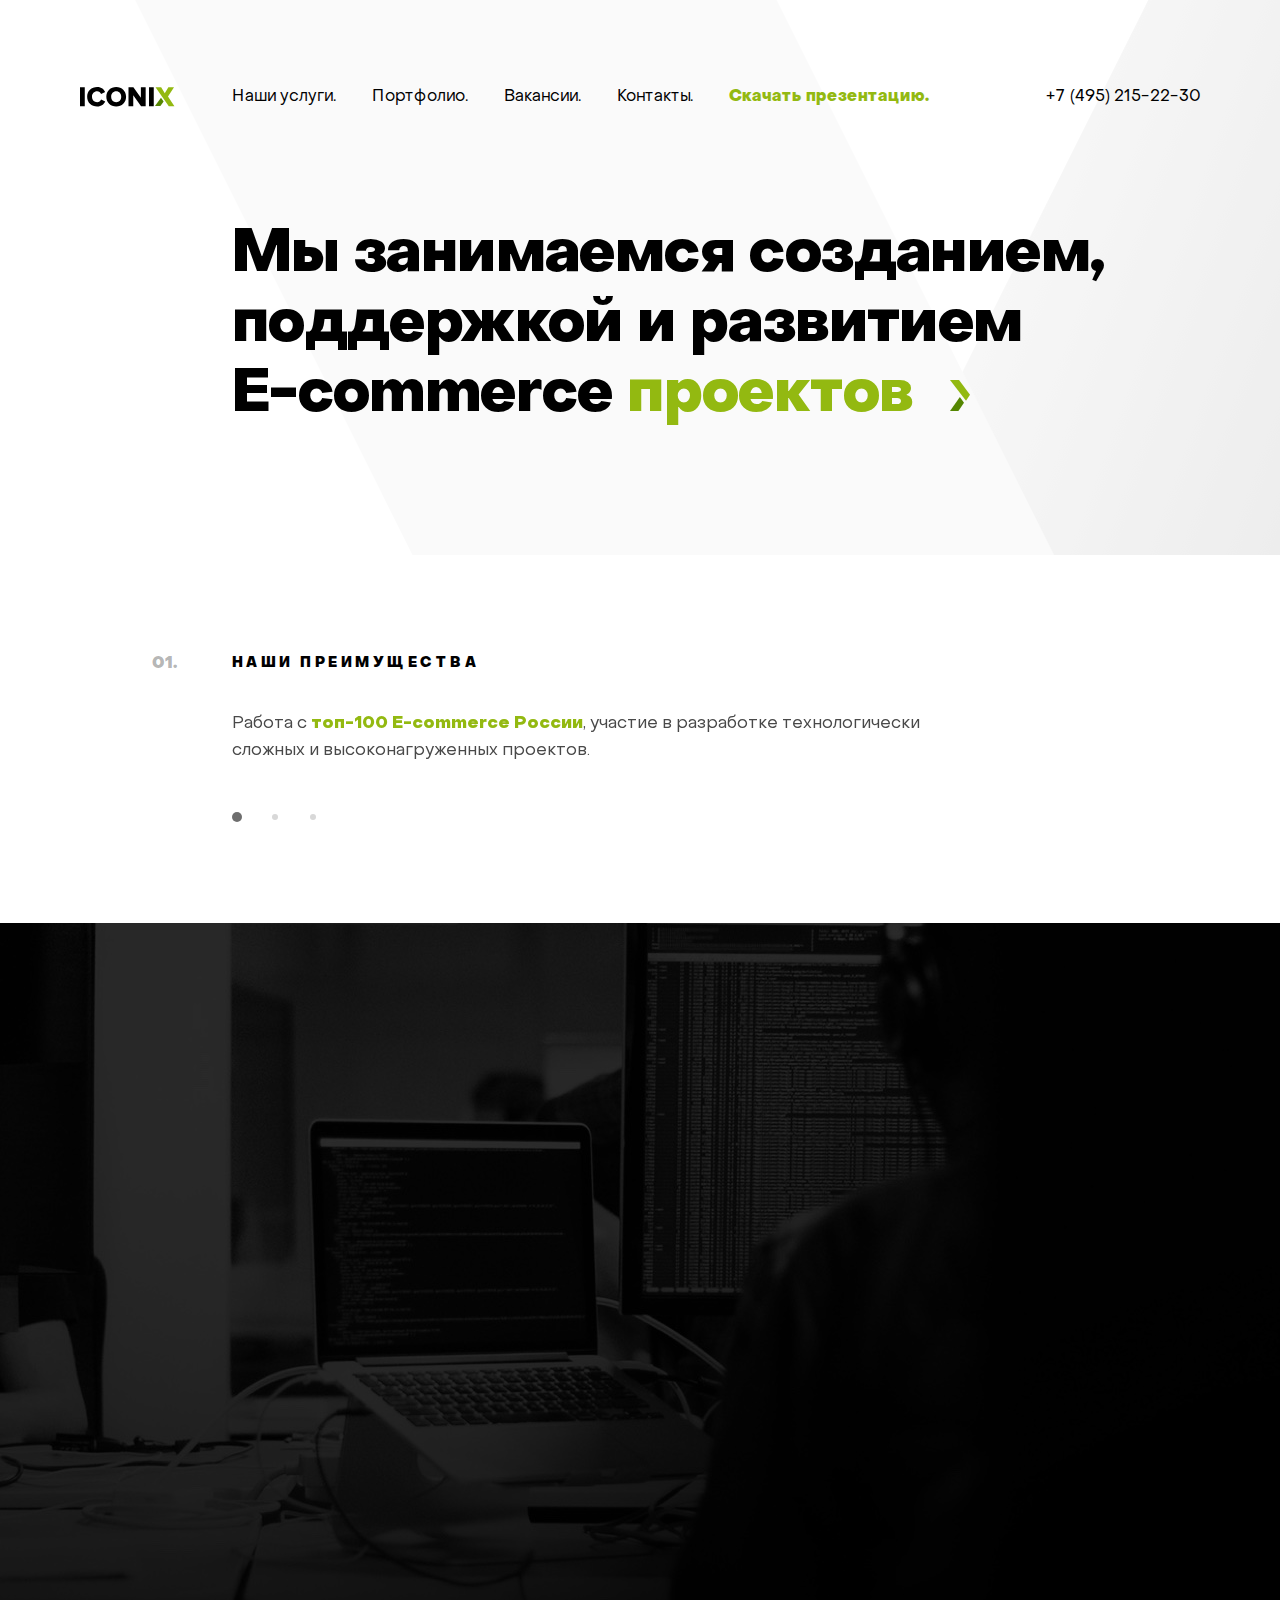
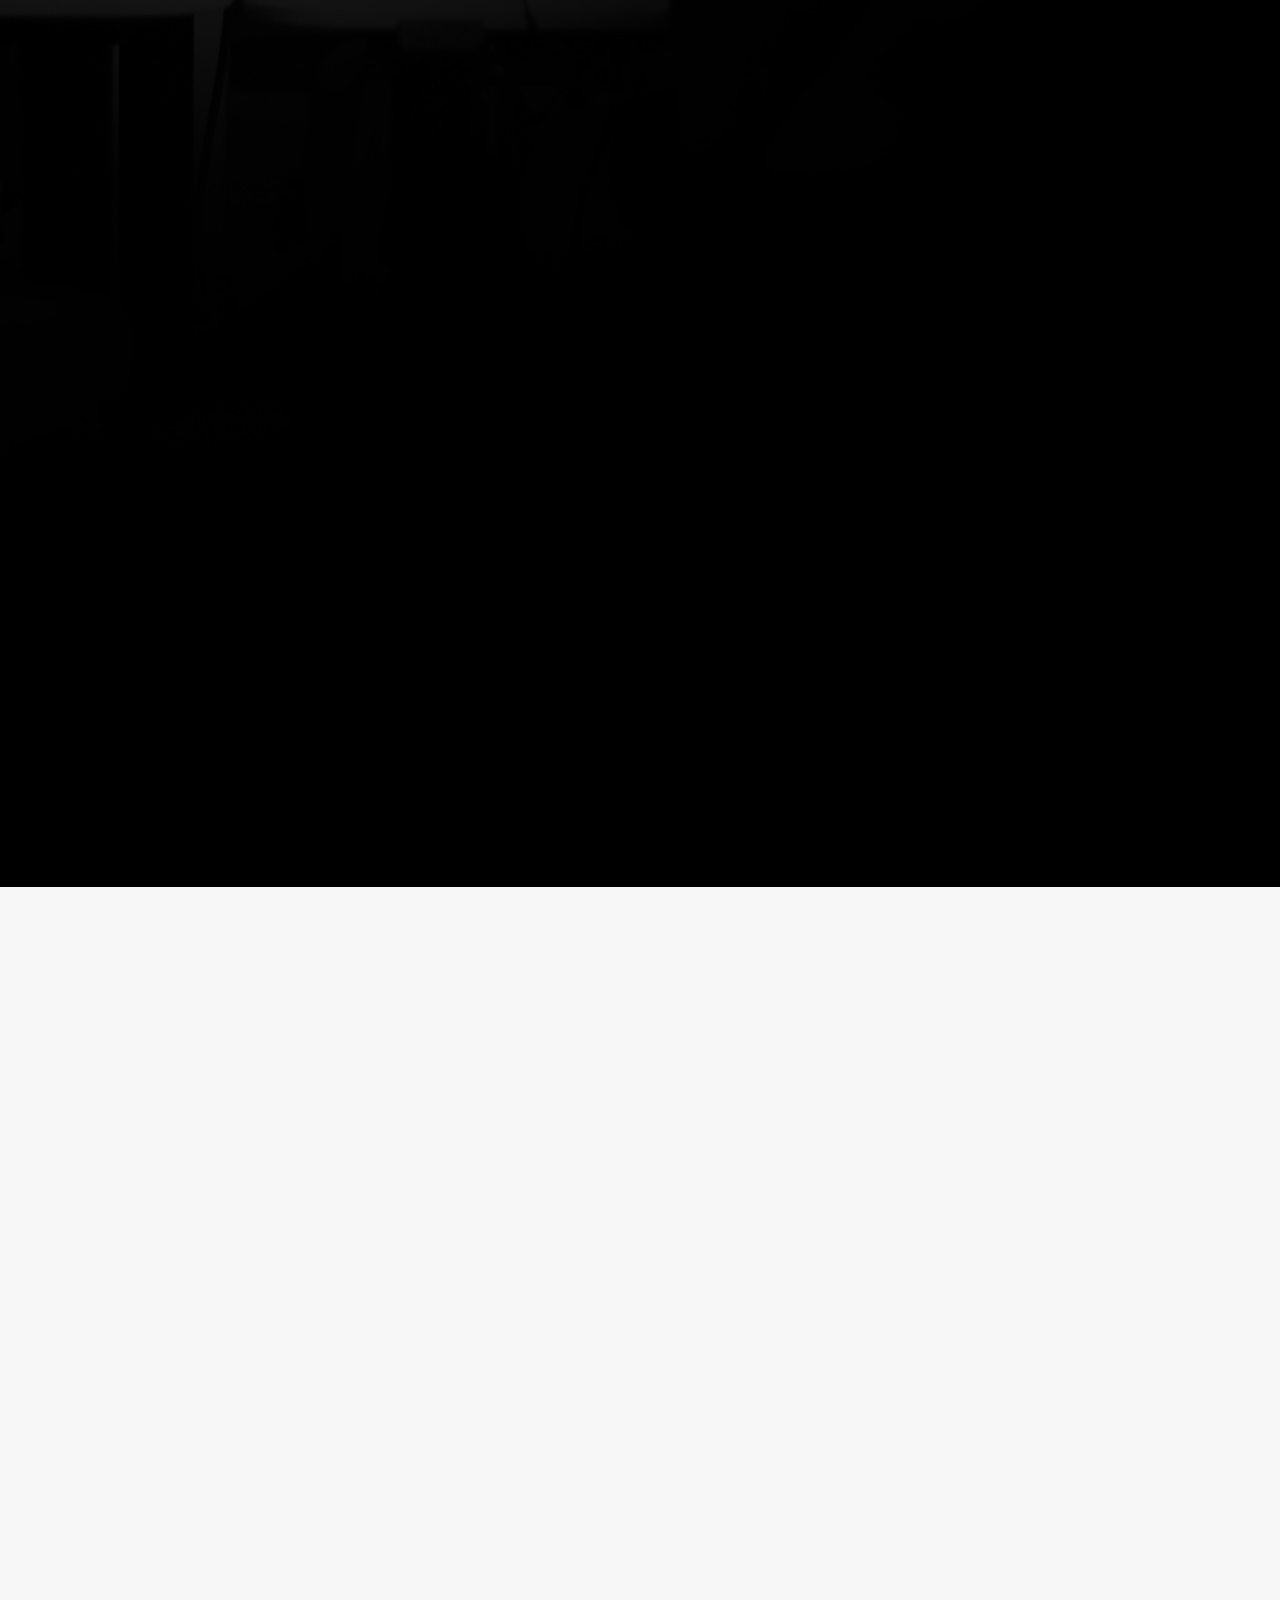
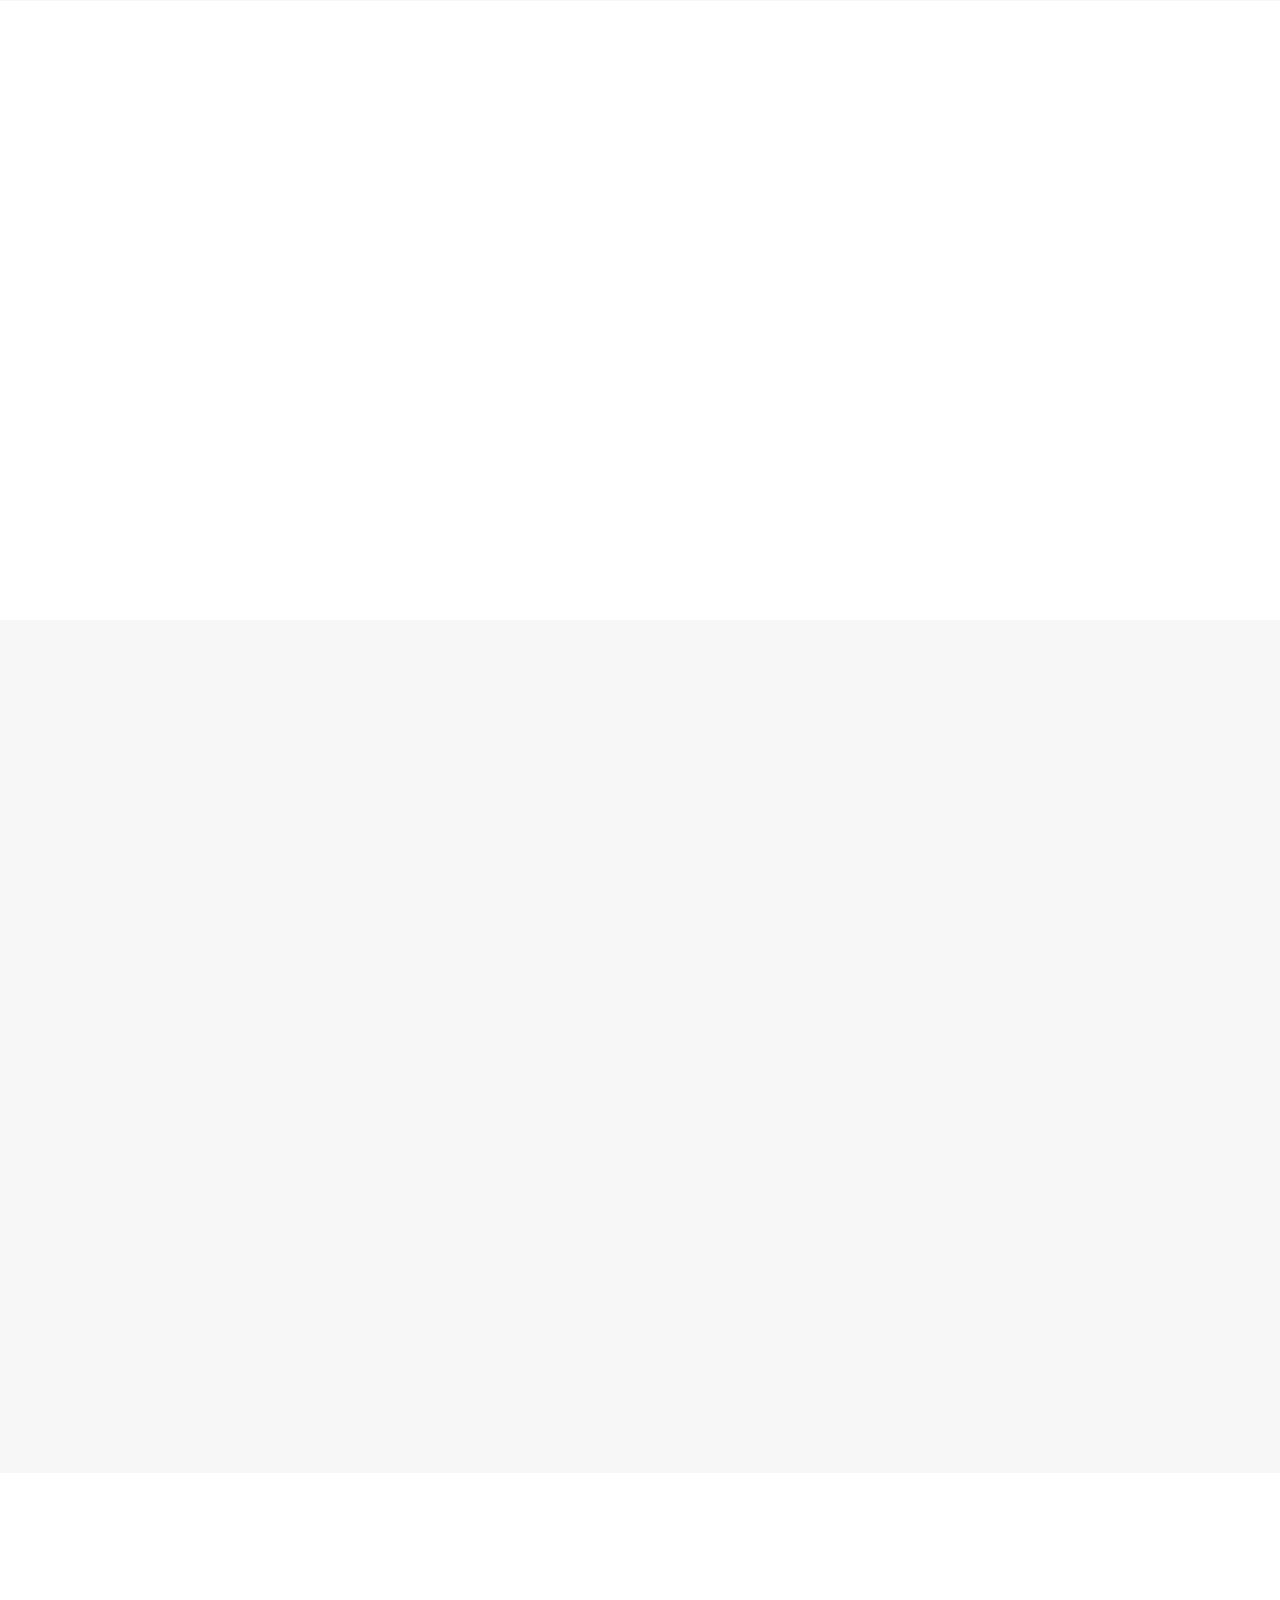
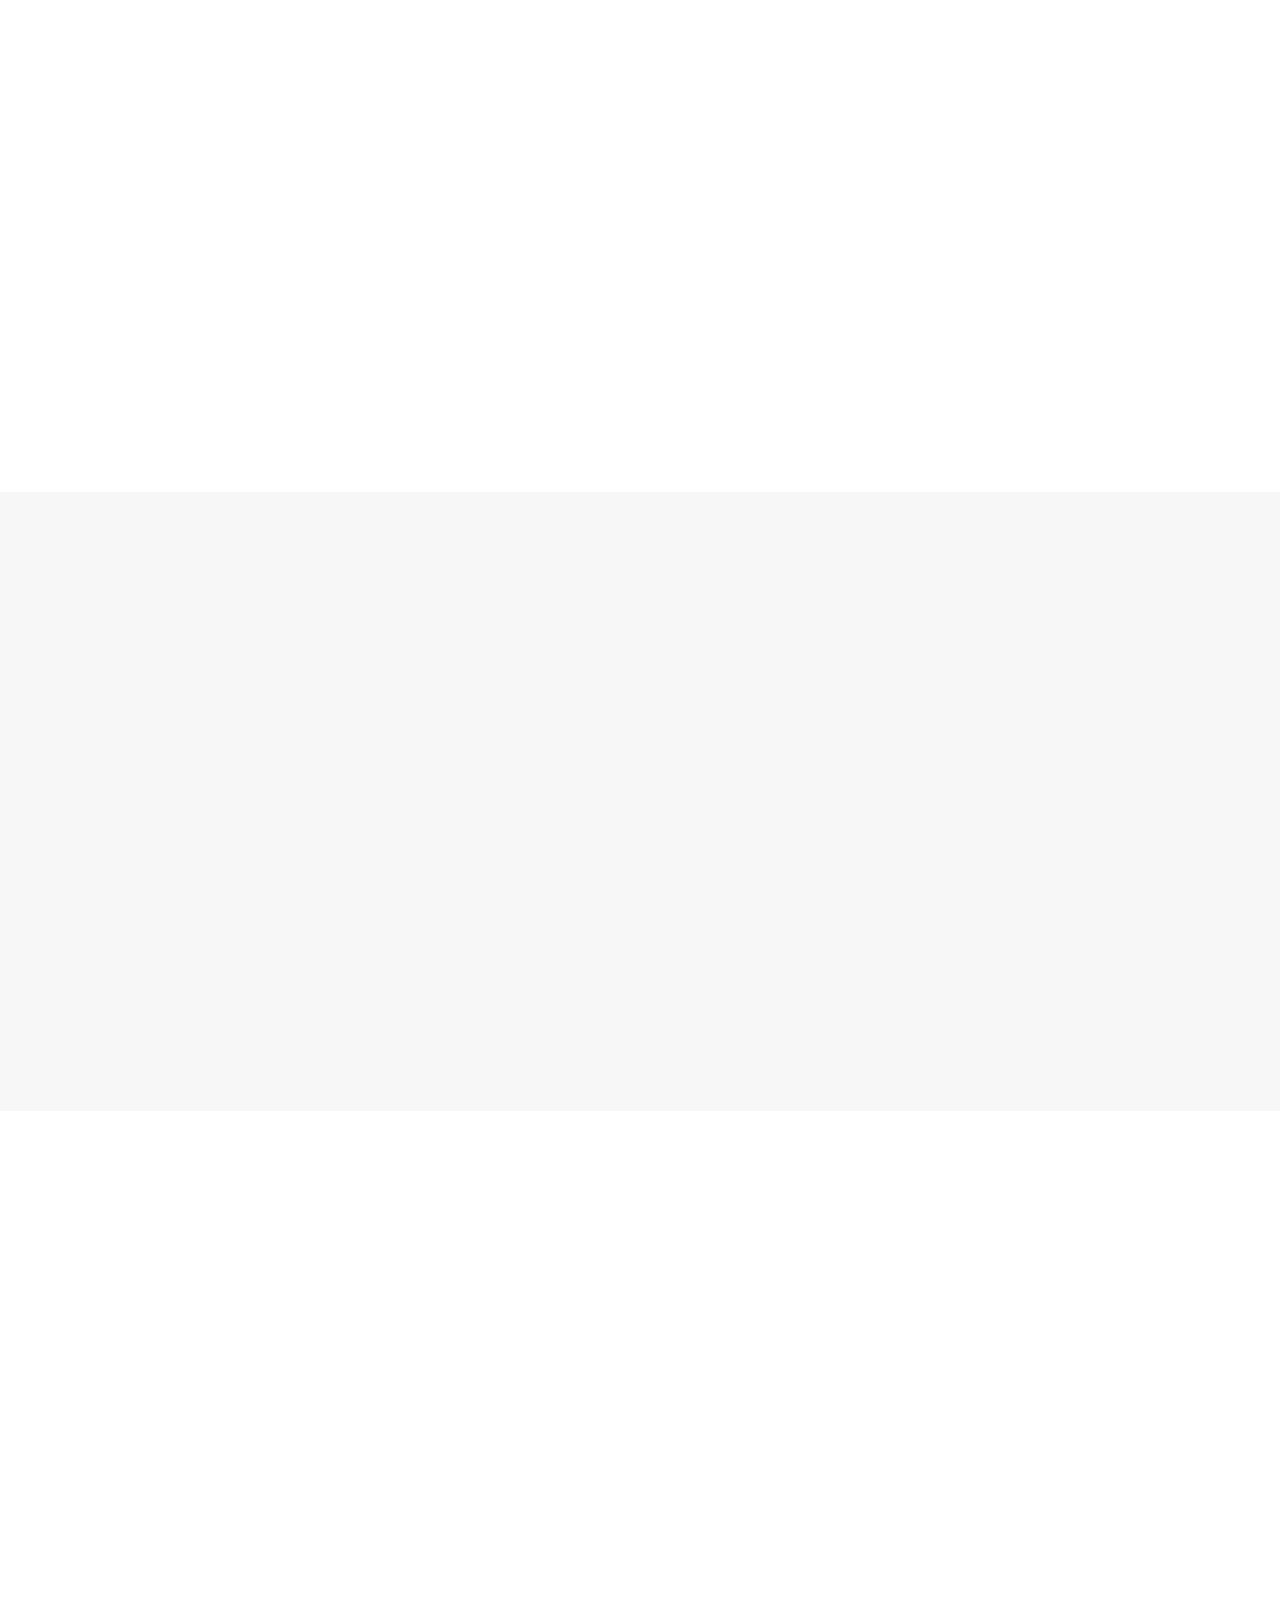
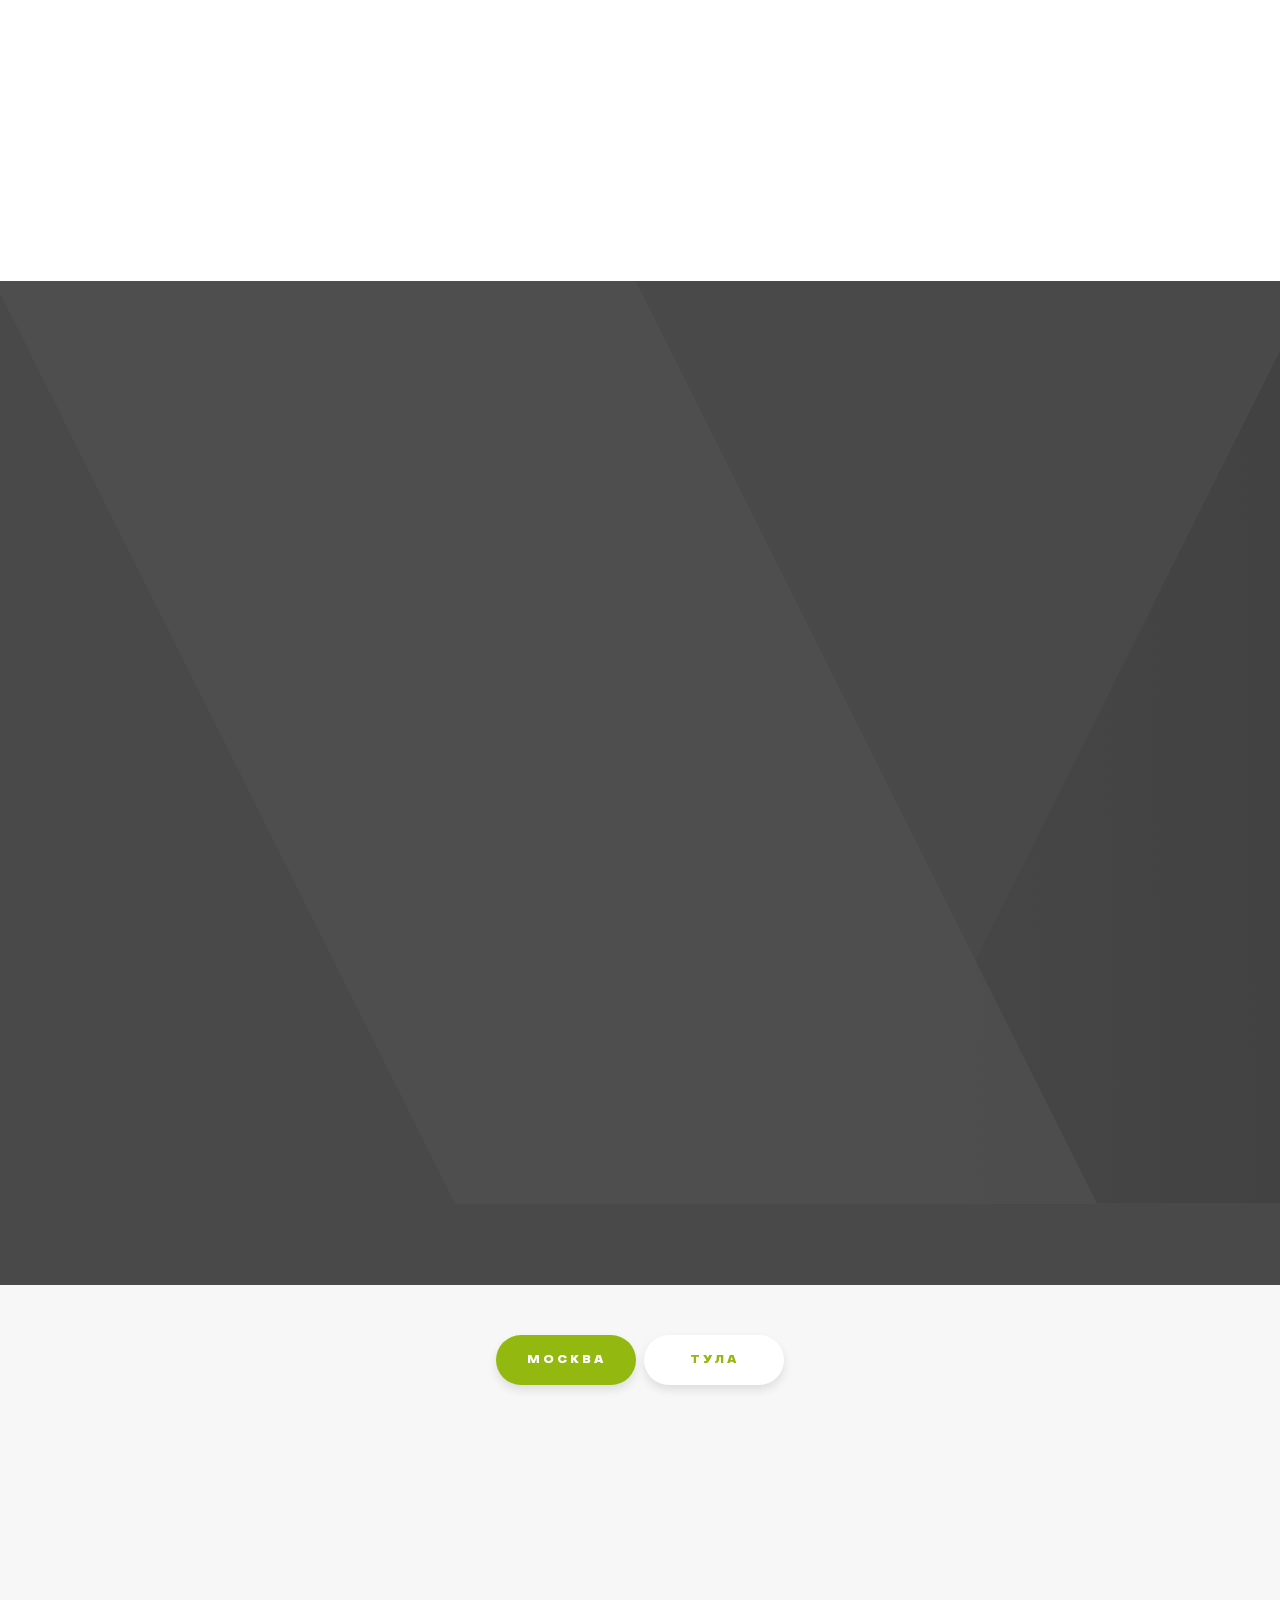
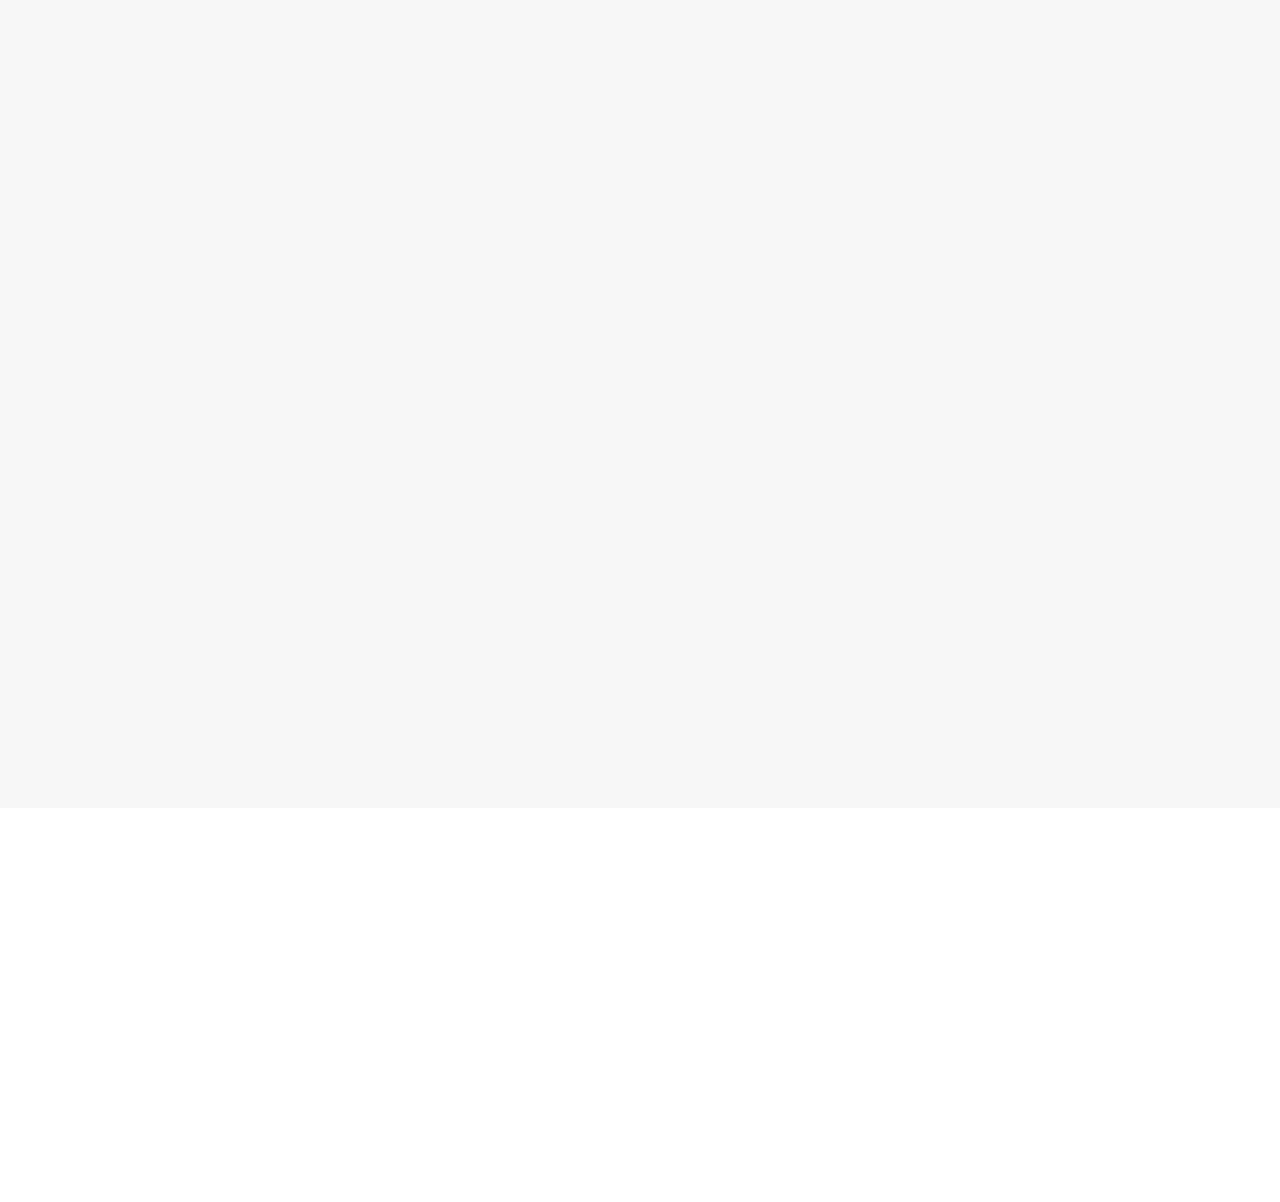
==== commit 0687bbf8: "file" ====
--- a/index.html
+++ b/index.html
@@ -491,12 +491,28 @@
                                 <textarea cols="30" rows="1" class="textarea" name="feedback-about" id="feedback-about"></textarea>
                                 <div class="input-error">Error text here</div>
                             </div>
+                            <div class="feedback-file-list">
+                                <div class="feedback-file-item">
+                                    <div class="feedback-file-title"><strong>photo_2021-01-19.jpeg</strong> (621K)</div>
+                                    <a href="#" class="feedback-file-delete"></a>
+                                </div>
+                                <div class="feedback-file-item">
+                                    <div class="feedback-file-title"><strong>pdf-22.05.47.pdf</strong> (365K)</div>
+                                    <a href="#" class="feedback-file-delete"></a>
+                                </div>
+                                <div class="feedback-file-item">
+                                    <div class="feedback-file-title"><strong>photo_2021-01-19 22.05.47.jpeg</strong> (61K)</div>
+                                    <a href="#" class="feedback-file-delete"></a>
+                                </div>
+                            </div>
+                            <!-- /.feedback-file-list -->
                             <div class="input-wrapper">
                                 <label for="feedback-file" class="feedback-file-block">
                                     <span class="feedback-file-label">Прикрепить файлы</span>
                                     <span class="feedback-file-value"></span>
                                 </label>
                                 <input type="file" class="input-file" id="feedback-file" multiple>
+                                <div class="feedback-file-area"></div>
                                 <div class="input-error">Error text here</div>
                             </div>
                             <div class="feedback-confirm">
--- a/css/style.css
+++ b/css/style.css
@@ -1,5129 +1 @@
-/* reboot */
-*,
-*::before,
-*::after {
-  -webkit-box-sizing: border-box;
-  box-sizing: border-box;
-}
-
-html {
-  height: 100%;
-  -webkit-text-size-adjust: 100%;
-  -webkit-tap-highlight-color: rgba(0, 0, 0, 0);
-}
-
-article, aside, figcaption, figure, footer, header, hgroup, main, nav, section {
-  display: block;
-}
-
-body {
-  margin: 0;
-  font-family: "ObjectSans", Helvetica, Arial, sans-serif;
-  font-size: 17px;
-  line-height: 1.5883;
-  color: #494949;
-  text-align: left;
-  background-color: #fff;
-  height: 100%;
-}
-
-:focus {
-  outline: none;
-}
-
-[tabindex="-1"]:focus {
-  outline: 0 !important;
-}
-
-hr {
-  -webkit-box-sizing: content-box;
-  box-sizing: content-box;
-  height: 0;
-  overflow: visible;
-}
-
-h1, h2, h3, h4, h5, h6 {
-  margin-top: 0;
-  margin-bottom: 0.5rem;
-}
-
-p {
-  margin-top: 0;
-  margin-bottom: 1rem;
-}
-
-abbr[title],
-abbr[data-original-title] {
-  text-decoration: underline;
-  -webkit-text-decoration: underline dotted;
-  text-decoration: underline dotted;
-  cursor: help;
-  border-bottom: 0;
-  -webkit-text-decoration-skip-ink: none;
-  text-decoration-skip-ink: none;
-}
-
-address {
-  margin-bottom: 1rem;
-  font-style: normal;
-  line-height: inherit;
-}
-
-ol,
-ul,
-dl {
-  margin-top: 0;
-  margin-bottom: 1rem;
-}
-
-ol ol,
-ul ul,
-ol ul,
-ul ol {
-  margin-bottom: 0;
-}
-
-dt {
-  font-weight: 700;
-}
-
-dd {
-  margin-bottom: .5rem;
-  margin-left: 0;
-}
-
-blockquote {
-  margin: 0 0 1rem;
-}
-
-b,
-strong {
-  font-weight: 800;
-}
-
-small {
-  font-size: 80%;
-}
-
-sub,
-sup {
-  position: relative;
-  font-size: 75%;
-  line-height: 0;
-  vertical-align: baseline;
-}
-
-sub {
-  bottom: -.25em;
-}
-
-sup {
-  top: -.5em;
-}
-
-a:not([href]):not([tabindex]) {
-  color: inherit;
-  text-decoration: none;
-}
-
-a:not([href]):not([tabindex]):hover, a:not([href]):not([tabindex]):focus {
-  color: inherit;
-  text-decoration: none;
-}
-
-a:not([href]):not([tabindex]):focus {
-  outline: 0;
-}
-
-pre,
-code,
-kbd,
-samp {
-  font-family: SFMono-Regular, Menlo, Monaco, Consolas, "Liberation Mono", "Courier New", monospace;
-  font-size: 1em;
-}
-
-pre {
-  margin-top: 0;
-  margin-bottom: 1rem;
-  overflow: auto;
-}
-
-figure {
-  margin: 0 0 1rem;
-}
-
-img {
-  vertical-align: middle;
-  border-style: none;
-}
-
-svg {
-  overflow: hidden;
-  vertical-align: middle;
-}
-
-table {
-  border-collapse: collapse;
-}
-
-caption {
-  padding-top: 0.75rem;
-  padding-bottom: 0.75rem;
-  color: #6c757d;
-  text-align: left;
-  caption-side: bottom;
-}
-
-th {
-  text-align: inherit;
-}
-
-label {
-  display: inline-block;
-  margin-bottom: 0.5rem;
-}
-
-button {
-  border-radius: 0;
-}
-
-button:focus {
-  outline: 1px dotted;
-  outline: 5px auto -webkit-focus-ring-color;
-}
-
-input,
-button,
-select,
-optgroup,
-textarea {
-  margin: 0;
-  font-family: inherit;
-  font-size: inherit;
-  line-height: inherit;
-}
-
-button,
-input {
-  overflow: visible;
-}
-
-button,
-select {
-  text-transform: none;
-}
-
-select {
-  word-wrap: normal;
-}
-
-button,
-[type="button"],
-[type="reset"],
-[type="submit"] {
-  -webkit-appearance: button;
-}
-
-button:not(:disabled),
-[type="button"]:not(:disabled),
-[type="reset"]:not(:disabled),
-[type="submit"]:not(:disabled) {
-  cursor: pointer;
-}
-
-button::-moz-focus-inner,
-[type="button"]::-moz-focus-inner,
-[type="reset"]::-moz-focus-inner,
-[type="submit"]::-moz-focus-inner {
-  padding: 0;
-  border-style: none;
-}
-
-input[type="radio"],
-input[type="checkbox"] {
-  -webkit-box-sizing: border-box;
-  box-sizing: border-box;
-  padding: 0;
-}
-
-input[type="date"],
-input[type="time"],
-input[type="datetime-local"],
-input[type="month"] {
-  -webkit-appearance: listbox;
-}
-
-textarea {
-  overflow: auto;
-  resize: vertical;
-}
-
-fieldset {
-  min-width: 0;
-  padding: 0;
-  margin: 0;
-  border: 0;
-}
-
-legend {
-  display: block;
-  width: 100%;
-  max-width: 100%;
-  padding: 0;
-  margin-bottom: .5rem;
-  font-size: 1.5rem;
-  line-height: inherit;
-  color: inherit;
-  white-space: normal;
-}
-
-progress {
-  vertical-align: baseline;
-}
-
-[type="number"]::-webkit-inner-spin-button,
-[type="number"]::-webkit-outer-spin-button {
-  height: auto;
-}
-
-[type="search"] {
-  outline-offset: -2px;
-  -webkit-appearance: none;
-}
-
-[type="search"]::-webkit-search-decoration {
-  -webkit-appearance: none;
-}
-
-::-webkit-file-upload-button {
-  font: inherit;
-  -webkit-appearance: button;
-}
-
-output {
-  display: inline-block;
-}
-
-summary {
-  display: list-item;
-  cursor: pointer;
-}
-
-template {
-  display: none;
-}
-
-[hidden] {
-  display: none !important;
-}
-
-img {
-  display: block;
-  max-width: 100%;
-  width: auto;
-  height: auto;
-}
-
-.map-canvas img {
-  max-width: none;
-}
-
-.clear {
-  clear: both;
-  display: block;
-  line-height: 0;
-  height: 0;
-  font-size: 0;
-}
-
-.clearfix::after {
-  clear: both;
-  content: "";
-  display: table;
-}
-
-.alignleft {
-  float: left !important;
-}
-
-.alignright {
-  float: right !important;
-}
-
-.aligncenter {
-  margin-left: auto !important;
-  margin-right: auto !important;
-}
-
-.overflow-hidden {
-  overflow: hidden;
-  display: block;
-}
-
-.nowrap {
-  white-space: nowrap;
-}
-
-.content-box {
-  -moz-box-sizing: content-box;
-  -webkit-box-sizing: content-box;
-  box-sizing: content-box;
-}
-
-/* typography */
-a {
-  color: #93B911;
-  text-decoration: none;
-  background-color: transparent;
-  -webkit-transition: color 0.15s ease-out, background-color 0.15s ease-out, border-color 0.15s ease-out;
-  -o-transition: color 0.15s ease-out, background-color 0.15s ease-out, border-color 0.15s ease-out;
-  transition: color 0.15s ease-out, background-color 0.15s ease-out, border-color 0.15s ease-out;
-  will-change: color, background-color, border-color;
-}
-
-a:hover {
-  color: #548601;
-}
-
-a.underline {
-  text-decoration: underline;
-}
-
-.wysiwyg h1 {
-  margin-top: 27px;
-  margin-bottom: 27px;
-}
-
-.wysiwyg h2 {
-  margin-top: 27px;
-  margin-bottom: 27px;
-}
-
-.wysiwyg h3 {
-  margin-top: 27px;
-  margin-bottom: 27px;
-}
-
-.wysiwyg h4 {
-  margin-top: 27px;
-  margin-bottom: 27px;
-}
-
-.wysiwyg h5 {
-  margin-top: 27px;
-  margin-bottom: 27px;
-}
-
-.wysiwyg h6 {
-  margin-top: 27px;
-  margin-bottom: 27px;
-}
-
-.wysiwyg p {
-  margin-top: 27px;
-  margin-bottom: 27px;
-}
-
-.wysiwyg a {
-  word-break: break-all;
-  word-break: break-word;
-  -webkit-hyphens: auto;
-  -ms-hyphens: auto;
-  hyphens: auto;
-}
-
-.wysiwyg img {
-  display: block;
-  margin-top: 27px;
-  margin-bottom: 27px;
-}
-
-.wysiwyg img.alignleft {
-  margin: 27px 27px 27px 0;
-}
-
-.wysiwyg img.alignright {
-  margin: 27px 0 27px 27px;
-}
-
-.wysiwyg blockquote {
-  margin-top: 27px;
-  margin-bottom: 27px;
-  padding-left: 27px;
-  font-style: italic;
-}
-
-.wysiwyg blockquote p {
-  margin-bottom: 0;
-}
-
-.wysiwyg hr {
-  clear: both;
-  margin-top: 27px;
-  margin-bottom: 27px;
-  border: 0;
-  border-bottom: 1px solid #DFDFDF;
-}
-
-.wysiwyg hr.transparent {
-  border-bottom-color: transparent;
-}
-
-.wysiwyg ul {
-  overflow: hidden;
-  margin-top: 27px;
-  margin-bottom: 27px;
-  list-style: inside disc;
-}
-
-.wysiwyg ul li {
-  padding-left: 27px;
-}
-
-.wysiwyg ol {
-  overflow: hidden;
-  margin-top: 27px;
-  margin-bottom: 27px;
-  list-style: inside decimal;
-}
-
-.wysiwyg ol li {
-  padding-left: 27px;
-}
-
-.wysiwyg table {
-  margin-top: 27px;
-  margin-bottom: 27px;
-}
-
-.wysiwyg table th {
-  padding: 13.5px 27px;
-  background: #DFDFDF;
-  border: 1px solid #DFDFDF;
-}
-
-.wysiwyg table td {
-  padding: 13.5px 27px;
-  border: 1px solid #DFDFDF;
-}
-
-@font-face {
-  font-family: 'ObjectSans';
-  src: url("../fonts/ObjectSans-Regular.eot");
-  src: url("../fonts/ObjectSans-Regular.eot?#iefix") format("embedded-opentype"), url("../fonts/ObjectSans-Regular.woff2") format("woff2"), url("../fonts/ObjectSans-Regular.woff") format("woff"), url("../fonts/ObjectSans-Regular.ttf") format("truetype"), url("../fonts/ObjectSans-Regular.svg#ObjectSans-Regular") format("svg");
-  font-weight: normal;
-  font-style: normal;
-  font-display: swap;
-}
-
-@font-face {
-  font-family: 'ObjectSans';
-  src: url("../fonts/ObjectSans-Heavy.eot");
-  src: url("../fonts/ObjectSans-Heavy.eot?#iefix") format("embedded-opentype"), url("../fonts/ObjectSans-Heavy.woff2") format("woff2"), url("../fonts/ObjectSans-Heavy.woff") format("woff"), url("../fonts/ObjectSans-Heavy.ttf") format("truetype"), url("../fonts/ObjectSans-Heavy.svg#ObjectSans-Heavy") format("svg");
-  font-weight: 800;
-  font-style: normal;
-  font-display: swap;
-}
-
-/* grid */
-.main-global {
-  min-height: 100%;
-  overflow: hidden;
-}
-
-.container {
-  max-width: 1380px;
-  padding-left: 100px;
-  padding-right: 100px;
-  margin: 0 auto;
-}
-
-.svg-fill {
-  -webkit-transition: fill 0.15s ease-out;
-  -o-transition: fill 0.15s ease-out;
-  transition: fill 0.15s ease-out;
-  will-change: fill;
-}
-
-.svg-stroke {
-  -webkit-transition: stroke 0.15s ease-out;
-  -o-transition: stroke 0.15s ease-out;
-  transition: stroke 0.15s ease-out;
-  will-change: stroke;
-}
-
-.no-js .slider-block .slider-item,
-.no-js .about-projects-slider .slider-item,
-.no-js .project-tasks-slider .slider-item,
-.no-js .project-gallery-slider .slider-item {
-  display: none;
-}
-
-.no-js .slider-block .slider-item:first-child,
-.no-js .about-projects-slider .slider-item:first-child,
-.no-js .project-tasks-slider .slider-item:first-child,
-.no-js .project-gallery-slider .slider-item:first-child {
-  display: block;
-}
-
-/* forms */
-.error {
-  color: #E87D76 !important;
-  border-color: #E87D76 !important;
-}
-
-.success {
-  color: #93B911 !important;
-  border-color: #93B911 !important;
-}
-
-.disabled {
-  color: #6E6E6E !important;
-  border-color: #6E6E6E !important;
-  cursor: default !important;
-}
-
-.input-wrapper {
-  position: relative;
-  padding-top: 22px;
-  margin-bottom: 20px;
-}
-
-.input-wrapper.active .input-label,
-.input-wrapper.active .feedback-file-label, .input-wrapper.focus .input-label,
-.input-wrapper.focus .feedback-file-label {
-  font-size: 12px;
-  line-height: 1.8334;
-  -webkit-transform: translate3d(0, 0, 0);
-  transform: translate3d(0, 0, 0);
-}
-
-.input-wrapper.active input.input-text, .input-wrapper.active textarea.textarea,
-.input-wrapper.active .feedback-file-value, .input-wrapper.focus input.input-text, .input-wrapper.focus textarea.textarea,
-.input-wrapper.focus .feedback-file-value {
-  border-bottom-color: #93B911;
-}
-
-.input-wrapper.error .input-error {
-  display: block;
-}
-
-.input-wrapper.error input.input-text, .input-wrapper.error textarea.textarea,
-.input-wrapper.error .feedback-file-value {
-  border-bottom-color: #E87D76;
-}
-
-.input-wrapper.disabled {
-  pointer-events: none;
-  opacity: 0.3;
-}
-
-.input-file {
-  display: none;
-}
-
-.input-label,
-.feedback-file-label {
-  display: block;
-  position: absolute;
-  z-index: 2;
-  white-space: nowrap;
-  overflow: hidden;
-  margin: 0;
-  left: 0;
-  right: 0;
-  top: 0;
-  color: #DFDFDF;
-  -webkit-transform: translate3d(0, 22px, 0);
-  transform: translate3d(0, 22px, 0);
-  -webkit-transition: -webkit-transform 0.15s ease-out;
-  transition: -webkit-transform 0.15s ease-out;
-  -o-transition: transform 0.15s ease-out;
-  transition: transform 0.15s ease-out;
-  transition: transform 0.15s ease-out, -webkit-transform 0.15s ease-out;
-}
-
-.input-error {
-  display: none;
-  padding-top: 4px;
-  font-size: 12px;
-  line-height: 1.8334;
-  color: #E87D76;
-}
-
-input.input-text, textarea.textarea,
-.feedback-file-value {
-  display: block;
-  position: relative;
-  z-index: 3;
-  width: 100%;
-  height: 35px;
-  font-size: 17px;
-  line-height: 1.5883;
-  color: #DFDFDF;
-  font-family: "ObjectSans", Helvetica, Arial, sans-serif;
-  padding: 0 0 6px;
-  border: 0;
-  border-bottom: 2px solid #DFDFDF;
-  border-radius: 0;
-  background: transparent;
-  -webkit-transition: color 0.15s ease-out, background-color 0.15s ease-out, border-color 0.15s ease-out;
-  -o-transition: color 0.15s ease-out, background-color 0.15s ease-out, border-color 0.15s ease-out;
-  transition: color 0.15s ease-out, background-color 0.15s ease-out, border-color 0.15s ease-out;
-  will-change: color, background-color, border-color;
-}
-
-textarea.textarea {
-  min-height: 35px;
-  padding-bottom: 0;
-  resize: none;
-}
-
-textarea.textarea::-webkit-scrollbar {
-  width: 0;
-  height: 0;
-}
-
-textarea.textarea::-webkit-scrollbar-track {
-  background: transparent;
-}
-
-textarea.textarea::-webkit-scrollbar-thumb {
-  background: transparent;
-  outline: none;
-}
-
-textarea.textarea::-webkit-scrollbar-button {
-  width: 0;
-  height: 0;
-  display: none;
-}
-
-textarea.textarea::-webkit-scrollbar-corner {
-  background: transparent;
-}
-
-.feedback-file-block {
-  display: block;
-  margin: 0;
-}
-
-.feedback-file-value {
-  white-space: nowrap;
-  -o-text-overflow: ellipsis;
-  text-overflow: ellipsis;
-  overflow: hidden;
-  padding-right: 20px;
-}
-
-.feedback-file-value:after {
-  content: "";
-  position: absolute;
-  top: 7px;
-  right: 0;
-  width: 14px;
-  height: 16px;
-  background: transparent url("../upload/file.svg") 50% 50% no-repeat;
-  background-size: 100% 100%;
-}
-
-select.select {
-  -webkit-appearance: none;
-  -moz-appearance: none;
-  appearance: none;
-  border-radius: 0;
-}
-
-select.select::-ms-expand {
-  display: none;
-}
-
-.checkbox,
-.radio {
-  display: block;
-}
-
-.checkbox input,
-.radio input {
-  display: none;
-}
-
-.checkbox input:checked + label:before,
-.radio input:checked + label:before {
-  background-color: #93B911;
-  border-color: #93B911;
-}
-
-.checkbox input:checked + label:after,
-.radio input:checked + label:after {
-  opacity: 1;
-}
-
-.checkbox input:disabled + label,
-.radio input:disabled + label {
-  cursor: default;
-  pointer-events: none;
-  color: #DFDFDF;
-}
-
-.checkbox input:disabled + label:before,
-.radio input:disabled + label:before {
-  background-color: #ffffff;
-  border-color: #DFDFDF;
-}
-
-.checkbox input:disabled + label:after,
-.radio input:disabled + label:after {
-  background-image: url("../upload/check-gray.svg");
-}
-
-.checkbox label,
-.radio label {
-  cursor: pointer;
-  display: block;
-  margin: 0;
-  font-size: 13px;
-  line-height: 1.77;
-  color: #ffffff;
-  position: relative;
-  padding: 0 0 1px 40px;
-  -webkit-user-select: none;
-  -moz-user-select: none;
-  -ms-user-select: none;
-  user-select: none;
-}
-
-.checkbox label:before,
-.radio label:before {
-  content: "";
-  position: absolute;
-  top: 0;
-  left: 0;
-  width: 24px;
-  height: 24px;
-  background: #ffffff;
-  border: 1px solid #6E6E6E;
-  -webkit-transition: background-color 0.15s ease-out, border-color 0.15s ease-out;
-  -o-transition: background-color 0.15s ease-out, border-color 0.15s ease-out;
-  transition: background-color 0.15s ease-out, border-color 0.15s ease-out;
-}
-
-.checkbox label:after,
-.radio label:after {
-  opacity: 0;
-  content: "";
-  position: absolute;
-  top: 8px;
-  left: 6px;
-  width: 12px;
-  height: 9px;
-  background: transparent url("../upload/check.svg") 50% 50% no-repeat;
-  background-size: 100% 100%;
-  -webkit-transition: opacity 0.15s ease-out;
-  -o-transition: opacity 0.15s ease-out;
-  transition: opacity 0.15s ease-out;
-}
-
-.checkbox label:hover:before,
-.radio label:hover:before {
-  background-color: #F7F7F7;
-}
-
-.radio input:disabled + label:after {
-  background: #DFDFDF;
-}
-
-.radio label:before {
-  border-radius: 50%;
-}
-
-.radio label:after {
-  top: 6px;
-  height: 12px;
-  background: #ffffff;
-  border-radius: 50%;
-}
-
-a.button,
-input.button,
-button.button {
-  display: inline-block;
-  vertical-align: top;
-  font-size: 12px;
-  line-height: normal;
-  font-weight: 800;
-  text-transform: uppercase;
-  letter-spacing: 3px;
-  text-align: center;
-  color: #ffffff;
-  padding: 16px 40px 17px;
-  border: 0;
-  background: #93B911;
-  border-radius: 25px;
-  -webkit-box-shadow: 0 5px 10px 0 rgba(0, 0, 0, 0.1);
-  box-shadow: 0 5px 10px 0 rgba(0, 0, 0, 0.1);
-  -webkit-transition: color 0.15s ease-out, background-color 0.15s ease-out, -webkit-box-shadow 0.15s ease-out;
-  transition: color 0.15s ease-out, background-color 0.15s ease-out, -webkit-box-shadow 0.15s ease-out;
-  -o-transition: color 0.15s ease-out, background-color 0.15s ease-out, box-shadow 0.15s ease-out;
-  transition: color 0.15s ease-out, background-color 0.15s ease-out, box-shadow 0.15s ease-out;
-  transition: color 0.15s ease-out, background-color 0.15s ease-out, box-shadow 0.15s ease-out, -webkit-box-shadow 0.15s ease-out;
-  will-change: color, background-color, border-color;
-  position: relative;
-}
-
-a.button:after,
-input.button:after,
-button.button:after {
-  display: none;
-  content: "";
-  position: absolute;
-  top: 50%;
-  left: 50%;
-  width: 25px;
-  height: 25px;
-  margin-top: -12px;
-  margin-left: -12px;
-  background: transparent url("../upload/loader.png") 50% 50% no-repeat;
-  background-size: 100% 100%;
-}
-
-a.button:focus,
-input.button:focus,
-button.button:focus {
-  outline: none;
-}
-
-a.button:hover, a.button:active,
-input.button:hover,
-input.button:active,
-button.button:hover,
-button.button:active {
-  background-color: #548601;
-}
-
-a.button.disabled, a.button:disabled,
-input.button.disabled,
-input.button:disabled,
-button.button.disabled,
-button.button:disabled {
-  pointer-events: none;
-  color: #ffffff !important;
-  background-color: #DFDFDF;
-  -webkit-box-shadow: none;
-  box-shadow: none;
-}
-
-a.button.loading,
-input.button.loading,
-button.button.loading {
-  pointer-events: none;
-  color: transparent !important;
-  background-color: #93B911;
-}
-
-a.button.loading:after,
-input.button.loading:after,
-button.button.loading:after {
-  display: block;
-  -webkit-animation: rotation 0.8s infinite linear;
-  animation: rotation 0.8s infinite linear;
-}
-
-a.button.secondary,
-input.button.secondary,
-button.button.secondary {
-  color: #93B911;
-  background: #ffffff;
-}
-
-a.button.secondary:after,
-input.button.secondary:after,
-button.button.secondary:after {
-  background-image: url("../upload/loader-green.png");
-}
-
-a.button.secondary:hover, a.button.secondary:active,
-input.button.secondary:hover,
-input.button.secondary:active,
-button.button.secondary:hover,
-button.button.secondary:active {
-  color: #548601;
-  background-color: #ffffff;
-}
-
-a.button.secondary.disabled, a.button.secondary:disabled,
-input.button.secondary.disabled,
-input.button.secondary:disabled,
-button.button.secondary.disabled,
-button.button.secondary:disabled {
-  color: #DFDFDF !important;
-  background-color: #ffffff;
-  -webkit-box-shadow: 0 5px 10px 0 rgba(0, 0, 0, 0.1);
-  box-shadow: 0 5px 10px 0 rgba(0, 0, 0, 0.1);
-}
-
-a.button.secondary.loading,
-input.button.secondary.loading,
-button.button.secondary.loading {
-  background-color: #ffffff;
-}
-
-@-webkit-keyframes rotation {
-  from {
-    -webkit-transform: rotate(0deg);
-    transform: rotate(0deg);
-  }
-  to {
-    -webkit-transform: rotate(360deg);
-    transform: rotate(360deg);
-  }
-}
-
-@keyframes rotation {
-  from {
-    -webkit-transform: rotate(0deg);
-    transform: rotate(0deg);
-  }
-  to {
-    -webkit-transform: rotate(360deg);
-    transform: rotate(360deg);
-  }
-}
-
-/* header */
-.header-global {
-  padding: 74px 0 78px;
-  background: #ffffff url("../upload/bg-header.png") 135px 0 no-repeat;
-  background-size: 1655px 923px;
-}
-
-.header-content {
-  display: -webkit-box;
-  display: -ms-flexbox;
-  display: flex;
-  -webkit-box-align: start;
-  -ms-flex-align: start;
-  align-items: flex-start;
-}
-
-.header-phone {
-  padding-right: 5.933%;
-  font-size: 16px;
-  line-height: 1.5;
-  color: #000000;
-}
-
-.header-phone a {
-  display: block;
-  padding: 10px 0;
-  color: #000000;
-}
-
-.header-phone a:hover {
-  color: #93B911;
-}
-
-.header-caption {
-  padding: 97px 5.933% 51px 13.56%;
-}
-
-.header-caption h1 {
-  font-size: 60px;
-  line-height: 1.1667;
-  letter-spacing: -0.6px;
-  font-weight: 800;
-  color: #000000;
-  margin: 0;
-}
-
-.header-caption h1 > span {
-  display: block;
-}
-
-.header-caption h1 > span:nth-child(1) {
-  -webkit-animation-delay: 0.1s;
-  animation-delay: 0.1s;
-}
-
-.header-caption h1 > span:nth-child(2) {
-  -webkit-animation-delay: 0.15s;
-  animation-delay: 0.15s;
-}
-
-.header-caption h1 > span:nth-child(3) {
-  -webkit-animation-delay: 0.2s;
-  animation-delay: 0.2s;
-}
-
-.header-caption h1 a {
-  display: inline-block;
-  vertical-align: top;
-  position: relative;
-  padding-right: 58px;
-}
-
-.header-caption h1 a:hover:after {
-  -webkit-transform: translateX(25%);
-  -ms-transform: translateX(25%);
-  transform: translateX(25%);
-}
-
-.header-caption h1 a:after {
-  content: "";
-  position: absolute;
-  top: 50%;
-  margin-top: -11px;
-  right: 0;
-  width: 20px;
-  height: 31px;
-  background: transparent url("../upload/arrow.svg") 50% 50% no-repeat;
-  background-size: 100% 100%;
-  -webkit-transition: -webkit-transform 0.15s ease-out;
-  transition: -webkit-transform 0.15s ease-out;
-  -o-transition: transform 0.15s ease-out;
-  transition: transform 0.15s ease-out;
-  transition: transform 0.15s ease-out, -webkit-transform 0.15s ease-out;
-}
-
-.logo {
-  -webkit-box-flex: 0;
-  -ms-flex: 0 0 13.56%;
-  flex: 0 0 13.56%;
-  max-width: 13.56%;
-  padding: 13px 10px 0 0;
-}
-
-.logo a {
-  display: block;
-  max-width: 95px;
-}
-
-.logo a svg {
-  display: block;
-  max-width: 100%;
-}
-
-.navigation {
-  -webkit-box-flex: 1;
-  -ms-flex-positive: 1;
-  flex-grow: 1;
-}
-
-.navigation-contact {
-  display: none;
-  -webkit-box-flex: 0;
-  -ms-flex: 0 0 100%;
-  flex: 0 0 100%;
-  max-width: 100%;
-  padding-top: 50px;
-  text-align: center;
-}
-
-.navigation-contact-title {
-  margin-bottom: 5px;
-  font-size: 12px;
-  line-height: 1.5;
-  color: rgba(255, 255, 255, 0.5);
-}
-
-.navigation-phone {
-  font-size: 16px;
-  line-height: 1.5;
-  color: #ffffff;
-}
-
-.navigation-phone a {
-  display: block;
-  color: #ffffff;
-}
-
-.navigation-social {
-  display: -webkit-box;
-  display: -ms-flexbox;
-  display: flex;
-  -ms-flex-wrap: wrap;
-  flex-wrap: wrap;
-  -webkit-box-pack: center;
-  -ms-flex-pack: center;
-  justify-content: center;
-  padding: 20px 0 0;
-  margin: 0;
-  list-style: none;
-}
-
-.navigation-social li {
-  padding: 7px 3px 0 4px;
-}
-
-.navigation-social li a {
-  display: block;
-  width: 22px;
-  opacity: 0.5;
-}
-
-.navigation-social li a svg {
-  display: block;
-  max-width: 100%;
-}
-
-.menu {
-  display: -webkit-box;
-  display: -ms-flexbox;
-  display: flex;
-  -ms-flex-wrap: wrap;
-  flex-wrap: wrap;
-  margin: 0 0 0 -18px;
-  padding: 0;
-  list-style: none;
-}
-
-.menu li {
-  padding: 0 18px;
-  font-size: 16px;
-  line-height: 1.5;
-  color: #000000;
-}
-
-.menu li a {
-  display: block;
-  color: #000000;
-  padding: 10px 0 8px;
-  border-bottom: 3px solid transparent;
-}
-
-.menu li a:hover {
-  color: #93B911;
-}
-
-.menu li.active a {
-  border-bottom-color: #93B911;
-}
-
-.menu li.menu-download {
-  font-weight: 800;
-}
-
-.menu li.menu-download a {
-  color: #93B911;
-}
-
-.menu li.menu-download a:hover {
-  color: #548601;
-}
-
-.navigation-toggle {
-  display: none;
-  position: absolute;
-  right: 11px;
-  top: 15px;
-  width: 60px;
-  height: 60px;
-  z-index: 5050;
-}
-
-.navigation-toggle-icon {
-  position: absolute;
-  top: 50%;
-  left: 19px;
-  right: 26px;
-  height: 2px;
-  background: #000000;
-  -webkit-transform: translate3d(0, -50%, 0);
-  transform: translate3d(0, -50%, 0);
-  -webkit-transition: background-color 0.15s ease-out;
-  -o-transition: background-color 0.15s ease-out;
-  transition: background-color 0.15s ease-out;
-  will-change: background-color;
-}
-
-.navigation-toggle-icon:before, .navigation-toggle-icon:after {
-  content: "";
-  position: absolute;
-  top: 0;
-  right: -7px;
-  left: 0;
-  height: 100%;
-  background: #000000;
-  -webkit-transform: translate3d(0, -7px, 0);
-  transform: translate3d(0, -7px, 0);
-  -webkit-transition: background-color 0.15s ease-out, -webkit-transform 0.15s ease-out;
-  transition: background-color 0.15s ease-out, -webkit-transform 0.15s ease-out;
-  -o-transition: transform 0.15s ease-out, background-color 0.15s ease-out;
-  transition: transform 0.15s ease-out, background-color 0.15s ease-out;
-  transition: transform 0.15s ease-out, background-color 0.15s ease-out, -webkit-transform 0.15s ease-out;
-  will-change: transform, background-color;
-}
-
-.navigation-toggle-icon:after {
-  -webkit-transform: translate3d(0, 7px, 0);
-  transform: translate3d(0, 7px, 0);
-}
-
-.navigation-open .navigation-toggle-icon {
-  background-color: transparent;
-}
-
-.navigation-open .navigation-toggle-icon:after {
-  background-color: #ffffff;
-  -webkit-transform: rotate(-45deg);
-  -ms-transform: rotate(-45deg);
-  transform: rotate(-45deg);
-}
-
-.navigation-open .navigation-toggle-icon:before {
-  background-color: #ffffff;
-  -webkit-transform: rotate(45deg);
-  -ms-transform: rotate(45deg);
-  transform: rotate(45deg);
-}
-
-/* footer */
-.footer-global {
-  padding: 103px 0 150px;
-}
-
-.footer-content {
-  display: -webkit-box;
-  display: -ms-flexbox;
-  display: flex;
-  -webkit-box-pack: justify;
-  -ms-flex-pack: justify;
-  justify-content: space-between;
-  padding: 0 13.56% 46px;
-}
-
-.footer-menu {
-  display: -webkit-box;
-  display: -ms-flexbox;
-  display: flex;
-  -ms-flex-wrap: wrap;
-  flex-wrap: wrap;
-  margin: 0 -19px;
-  padding: 0;
-  list-style: none;
-}
-
-.footer-menu li {
-  padding: 0 19px;
-}
-
-.footer-menu li a {
-  display: block;
-  color: #494949;
-}
-
-.footer-menu li a:hover {
-  color: #93B911;
-}
-
-.footer-download {
-  padding-left: 38px;
-  white-space: nowrap;
-  font-weight: 800;
-}
-
-.footer-contact {
-  display: -webkit-box;
-  display: -ms-flexbox;
-  display: flex;
-  -webkit-box-pack: justify;
-  -ms-flex-pack: justify;
-  justify-content: space-between;
-  padding: 45px 13.56% 0;
-  border-top: 1px solid #E9E9E9;
-  font-size: 11px;
-  line-height: 1.91;
-  color: #6E6E6E;
-}
-
-.footer-contact-links {
-  display: -webkit-box;
-  display: -ms-flexbox;
-  display: flex;
-  -ms-flex-wrap: wrap;
-  flex-wrap: wrap;
-}
-
-.footer-copyright {
-  padding-right: 37px;
-}
-
-.footer-phone {
-  padding-right: 37px;
-}
-
-.footer-phone a {
-  color: #6E6E6E;
-}
-
-.footer-phone a:hover {
-  color: #93B911;
-}
-
-.footer-email {
-  padding-right: 37px;
-}
-
-.footer-policy {
-  padding-right: 37px;
-}
-
-.footer-social-list {
-  display: -webkit-box;
-  display: -ms-flexbox;
-  display: flex;
-  padding: 0;
-  margin: 0 -7px 0 0;
-  list-style: none;
-}
-
-.footer-social-list li {
-  padding: 0 7px 0 0;
-}
-
-.footer-social-list li a {
-  display: block;
-  width: 22px;
-}
-
-.footer-social-list li a svg {
-  display: block;
-  max-width: 100%;
-}
-
-.footer-social-list li a:hover .svg-fill {
-  fill: #93B911;
-}
-
-/* content */
-.vacancy {
-  padding: 40px 0 51px;
-}
-
-.vacancy-back {
-  margin-bottom: 10px;
-}
-
-.vacancy-back-link {
-  display: inline-block;
-  vertical-align: top;
-  position: relative;
-  padding: 10px 20px;
-  color: #494949;
-}
-
-.vacancy-back-link:after {
-  content: "";
-  position: absolute;
-  top: 50%;
-  margin-top: -4px;
-  left: 0;
-  width: 6px;
-  height: 9px;
-  background: transparent url("../upload/arrow.svg") 50% 50% no-repeat;
-  background-size: 100% 100%;
-  -webkit-transform: scaleX(-1);
-  -ms-transform: scaleX(-1);
-  transform: scaleX(-1);
-}
-
-.vacancy-back-link:hover {
-  color: #93B911;
-}
-
-.vacancy-caption {
-  margin-bottom: 11px;
-  font-size: 60px;
-  line-height: 1.1667;
-  font-weight: 800;
-  color: #000000;
-}
-
-.vacancy-caption h1 {
-  font-size: 100%;
-  font-weight: 800;
-  margin: 0;
-}
-
-.vacancy-city {
-  margin-bottom: 10px;
-  position: relative;
-  padding-left: 30px;
-}
-
-.vacancy-city:after {
-  content: "";
-  position: absolute;
-  top: 50%;
-  margin-top: -11px;
-  left: -2px;
-  width: 24px;
-  height: 24px;
-  background: transparent url("../upload/pin.svg") 50% 50% no-repeat;
-  background-size: 100% 100%;
-}
-
-.vacancy-content {
-  display: -webkit-box;
-  display: -ms-flexbox;
-  display: flex;
-  -webkit-box-align: start;
-  -ms-flex-align: start;
-  align-items: flex-start;
-  margin: 0 -50px;
-  padding-top: 35px;
-}
-
-.vacancy-decription {
-  -webkit-box-flex: 0;
-  -ms-flex: 0 0 56.25%;
-  flex: 0 0 56.25%;
-  max-width: 56.25%;
-  padding: 0 50px 55px;
-}
-
-.vacancy-decription h3 {
-  font-size: 20px;
-  line-height: 1.5;
-  font-weight: 800;
-  color: #000000;
-  margin-bottom: 16px;
-}
-
-.vacancy-decription p {
-  margin-bottom: 27px;
-}
-
-.vacancy-decription p + h3 {
-  padding-top: 42px;
-}
-
-.vacancy-decription-mobile-more {
-  display: none;
-}
-
-.vacancy-info {
-  -webkit-box-flex: 0;
-  -ms-flex: 0 0 43.75%;
-  flex: 0 0 43.75%;
-  max-width: 43.75%;
-  padding: 6px 50px 0;
-}
-
-.vacancy-info-block {
-  margin-bottom: 55px;
-  padding: 50px 60px 51px;
-  background: #ffffff;
-  border-top: 4px solid #93B911;
-  -webkit-box-shadow: 0 10px 30px 0 rgba(0, 0, 0, 0.1);
-  box-shadow: 0 10px 30px 0 rgba(0, 0, 0, 0.1);
-}
-
-.vacancy-info-block p {
-  margin-bottom: 27px;
-}
-
-.vacancy-info-title {
-  margin-bottom: 16px;
-  font-size: 20px;
-  line-height: 1.5;
-  font-weight: 800;
-  color: #000000;
-}
-
-.vacancy-info-title h2 {
-  font-size: 100%;
-  font-weight: 800;
-  margin: 0;
-}
-
-.vacancy-conditions-title {
-  margin-bottom: 36px;
-  font-size: 20px;
-  line-height: 1.5;
-  font-weight: 800;
-  color: #000000;
-}
-
-.vacancy-conditions-title h2 {
-  font-size: 100%;
-  font-weight: 800;
-  margin: 0;
-}
-
-.vacancy-conditions-row {
-  display: -webkit-box;
-  display: -ms-flexbox;
-  display: flex;
-  -ms-flex-wrap: wrap;
-  flex-wrap: wrap;
-  padding-right: 60px;
-}
-
-.vacancy-conditions-col {
-  -webkit-box-flex: 0;
-  -ms-flex: 0 0 50%;
-  flex: 0 0 50%;
-  max-width: 50%;
-}
-
-.vacancy-conditions-slider {
-  display: none !important;
-}
-
-.vacancy-condition {
-  display: -webkit-box;
-  display: -ms-flexbox;
-  display: flex;
-  -webkit-box-align: center;
-  -ms-flex-align: center;
-  align-items: center;
-  margin-bottom: 50px;
-}
-
-.vacancy-condition-icon {
-  -webkit-box-flex: 0;
-  -ms-flex: 0 0 160px;
-  flex: 0 0 160px;
-  max-width: 160px;
-  padding-right: 60px;
-}
-
-.vacancy-condition-img {
-  display: -webkit-box;
-  display: -ms-flexbox;
-  display: flex;
-  -webkit-box-align: center;
-  -ms-flex-align: center;
-  align-items: center;
-  -webkit-box-pack: center;
-  -ms-flex-pack: center;
-  justify-content: center;
-  width: 100%;
-  height: 100px;
-  padding: 10px;
-  background: #ffffff;
-  border-radius: 50%;
-  -webkit-box-shadow: 0 10px 20px 0 rgba(0, 0, 0, 0.1);
-  box-shadow: 0 10px 20px 0 rgba(0, 0, 0, 0.1);
-}
-
-.vacancy-condition-info {
-  -webkit-box-flex: 1;
-  -ms-flex-positive: 1;
-  flex-grow: 1;
-  padding-right: 40px;
-}
-
-.vacancy-condition-info p {
-  font-size: 15px;
-  line-height: 1.6667;
-  margin-bottom: 0;
-}
-
-.vacancy-condition-title {
-  font-size: 15px;
-  line-height: 1.6667;
-  font-weight: 800;
-  color: #000000;
-}
-
-.vacancy-condition-title h4 {
-  font-size: 100%;
-  font-weight: 800;
-  margin: 0;
-}
-
-.project-hero {
-  background: #0B2145 50% 50% no-repeat;
-  background-size: cover;
-  position: relative;
-}
-
-.project-hero:before {
-  content: "";
-  position: absolute;
-  top: 26%;
-  bottom: 0;
-  left: 0;
-  right: 0;
-  background-image: -webkit-gradient(linear, left top, left bottom, from(rgba(14, 41, 84, 0)), to(#000000));
-  background-image: -webkit-linear-gradient(top, rgba(14, 41, 84, 0) 0%, #000000 100%);
-  background-image: -o-linear-gradient(top, rgba(14, 41, 84, 0) 0%, #000000 100%);
-  background-image: linear-gradient(180deg, rgba(14, 41, 84, 0) 0%, #000000 100%);
-}
-
-.project-hero-content {
-  display: -webkit-box;
-  display: -ms-flexbox;
-  display: flex;
-  -ms-flex-wrap: wrap;
-  flex-wrap: wrap;
-  -ms-flex-line-pack: end;
-  align-content: flex-end;
-  -webkit-box-align: end;
-  -ms-flex-align: end;
-  align-items: flex-end;
-  -webkit-box-pack: center;
-  -ms-flex-pack: center;
-  justify-content: center;
-  min-height: 56.32vw;
-  position: relative;
-}
-
-.project-hero-back {
-  -webkit-box-flex: 0;
-  -ms-flex: 0 0 100%;
-  flex: 0 0 100%;
-  max-width: 100%;
-  position: absolute;
-  z-index: 2;
-  left: 0;
-  top: 40px;
-}
-
-.project-hero-back-link {
-  display: inline-block;
-  vertical-align: top;
-  position: relative;
-  padding: 10px 20px;
-  color: #ffffff;
-}
-
-.project-hero-back-link:after {
-  content: "";
-  position: absolute;
-  top: 50%;
-  margin-top: -4px;
-  left: 0;
-  width: 6px;
-  height: 9px;
-  background: transparent url("../upload/arrow.svg") 50% 50% no-repeat;
-  background-size: 100% 100%;
-  -webkit-transform: scaleX(-1);
-  -ms-transform: scaleX(-1);
-  transform: scaleX(-1);
-}
-
-.project-hero-back-link:hover {
-  color: rgba(255, 255, 255, 0.8);
-}
-
-.project-hero-text {
-  -webkit-box-flex: 0;
-  -ms-flex: 0 0 100%;
-  flex: 0 0 100%;
-  max-width: 780px;
-  padding: 112px 0;
-  color: #ffffff;
-  text-align: center;
-}
-
-.project-hero-text h1 {
-  font-size: 60px;
-  line-height: 1.1667;
-  font-weight: 800;
-  margin: 0 0 20px;
-}
-
-.project-hero-text p {
-  margin-bottom: 27px;
-}
-
-.project-hero-link {
-  display: inline-block;
-  vertical-align: top;
-  position: relative;
-  color: #ffffff;
-}
-
-.project-hero-link:after {
-  content: "";
-  position: absolute;
-  top: 12px;
-  right: -20px;
-  width: 18px;
-  height: 16px;
-  background: transparent url("../upload/link.svg") 50% 50% no-repeat;
-  background-size: 100% 100%;
-}
-
-.project-hero-link:hover {
-  color: #ffffff;
-}
-
-.project-features {
-  padding: 72px 0 71px;
-  background: #F0F6FF;
-}
-
-.project-features-list {
-  display: -webkit-box;
-  display: -ms-flexbox;
-  display: flex;
-  -ms-flex-wrap: wrap;
-  flex-wrap: wrap;
-  -webkit-box-pack: space-evenly;
-  -ms-flex-pack: space-evenly;
-  justify-content: space-evenly;
-  margin: 0 -15px;
-}
-
-.project-feature {
-  padding: 30px 15px;
-  text-align: center;
-}
-
-.project-feature strong {
-  display: block;
-  font-size: 40px;
-  line-height: 1.25;
-  color: #000000;
-  font-weight: normal;
-  margin-bottom: 15px;
-}
-
-.project-description {
-  padding: 94px 0 210px;
-}
-
-.project-description-content {
-  display: -webkit-box;
-  display: -ms-flexbox;
-  display: flex;
-  -webkit-box-align: start;
-  -ms-flex-align: start;
-  align-items: flex-start;
-  margin: 0 -50px;
-}
-
-.project-description-text {
-  -webkit-box-flex: 0;
-  -ms-flex: 0 0 56.25%;
-  flex: 0 0 56.25%;
-  max-width: 56.25%;
-  padding: 0 50px 55px;
-}
-
-.project-description-text h3 {
-  font-size: 20px;
-  line-height: 1.5;
-  font-weight: 800;
-  color: #000000;
-  margin-bottom: 16px;
-}
-
-.project-description-text p {
-  margin-bottom: 27px;
-}
-
-.project-description-text p + h3 {
-  padding-top: 42px;
-}
-
-.project-description-address {
-  padding: 15px 0 43px;
-}
-
-.project-description-link {
-  display: inline-block;
-  vertical-align: top;
-  padding: 6px 0 3px;
-  font-size: 12px;
-  line-height: 1.5;
-  font-weight: 800;
-  text-transform: uppercase;
-  letter-spacing: 3px;
-}
-
-.project-goal {
-  -webkit-box-flex: 0;
-  -ms-flex: 0 0 43.75%;
-  flex: 0 0 43.75%;
-  max-width: 43.75%;
-  padding: 6px 50px 0;
-}
-
-.project-goal-content {
-  margin-bottom: 55px;
-  padding: 50px 60px 96px;
-  background: #ffffff;
-  border-top: 4px solid #93B911;
-  -webkit-box-shadow: 0 10px 30px 0 rgba(0, 0, 0, 0.1);
-  box-shadow: 0 10px 30px 0 rgba(0, 0, 0, 0.1);
-}
-
-.project-goal-title {
-  margin-bottom: 40px;
-  font-size: 20px;
-  line-height: 1.5;
-  font-weight: 800;
-  color: #000000;
-}
-
-.project-goal-title h2 {
-  font-size: 100%;
-  font-weight: 800;
-  margin: 0;
-}
-
-.project-goal-list {
-  display: block;
-  margin: 0;
-  padding: 0;
-  list-style: none;
-}
-
-.project-goal-list li {
-  font-size: 15px;
-  line-height: 1.6667;
-  margin-bottom: 25px;
-  padding-left: 31px;
-  position: relative;
-}
-
-.project-goal-list li:before {
-  content: "";
-  position: absolute;
-  top: 8px;
-  left: 0;
-  width: 6px;
-  height: 6px;
-  background: #93B911;
-  border-radius: 50%;
-}
-
-.project-tasks {
-  padding: 50px 0;
-  background: #0B2145;
-}
-
-.project-tasks-content {
-  padding: 50px 0 16px;
-  color: #ffffff;
-}
-
-.project-tasks-caption {
-  margin-bottom: 26px;
-  font-size: 20px;
-  line-height: 1.5;
-  font-weight: 800;
-}
-
-.project-tasks-caption h2 {
-  font-size: 100%;
-  font-weight: 800;
-  margin: 0;
-}
-
-.project-tasks-list {
-  display: -webkit-box;
-  display: -ms-flexbox;
-  display: flex;
-  -ms-flex-wrap: wrap;
-  flex-wrap: wrap;
-  margin: 0 -10px;
-}
-
-.project-tasks-slider {
-  display: none !important;
-}
-
-.project-task {
-  -webkit-box-flex: 0;
-  -ms-flex: 0 0 33.333333%;
-  flex: 0 0 33.333333%;
-  max-width: 33.333333%;
-  padding: 0 10px 34px 50px;
-  font-size: 17px;
-  line-height: 1.65;
-  position: relative;
-}
-
-.project-task:before {
-  content: "";
-  position: absolute;
-  top: 10px;
-  left: 13px;
-  width: 13px;
-  height: 20px;
-  background: transparent url("../upload/arrow.svg") 50% 50% no-repeat;
-  background-size: 100% 100%;
-}
-
-.project-task p {
-  margin-bottom: 28px;
-  max-width: 320px;
-}
-
-.project-comment {
-  min-height: 382px;
-  padding: 106px 120px 86px 82px;
-  margin-top: -241px;
-  margin-bottom: 44px;
-  background: #F7F7F7;
-}
-
-.project-comment-content {
-  display: -webkit-box;
-  display: -ms-flexbox;
-  display: flex;
-  -webkit-box-align: start;
-  -ms-flex-align: start;
-  align-items: flex-start;
-}
-
-.project-comment-person {
-  -webkit-box-flex: 0;
-  -ms-flex: 0 0 318px;
-  flex: 0 0 318px;
-  max-width: 318px;
-  padding-right: 90px;
-  text-align: center;
-}
-
-.project-comment-person-name {
-  font-size: 20px;
-  line-height: 1.5;
-  font-weight: 800;
-  color: #000000;
-  margin-bottom: 13px;
-}
-
-.project-comment-person-post {
-  font-size: 13px;
-  line-height: 1.77;
-  color: #6E6E6E;
-  margin-bottom: 23px;
-}
-
-.project-comment-text {
-  -webkit-box-flex: 1;
-  -ms-flex-positive: 1;
-  flex-grow: 1;
-  padding-top: 1px;
-}
-
-.project-comment-text p {
-  margin-bottom: 27px;
-}
-
-.project-gallery {
-  padding: 94px 0 100px;
-  background: #F7F7F7;
-}
-
-.project-gallery-caption {
-  margin-bottom: 31px;
-  font-size: 20px;
-  line-height: 1.5;
-  font-weight: 800;
-  color: #000000;
-}
-
-.project-gallery-caption h2 {
-  font-size: 100%;
-  font-weight: 800;
-  margin: 0;
-}
-
-.project-gallery-slider {
-  padding-bottom: 15px;
-}
-
-.project-gallery-slider .slick-track {
-  padding-top: 15px;
-  padding-bottom: 45px;
-}
-
-.project-gallery-slider .slick-prev,
-.project-gallery-slider .slick-next {
-  margin-top: -48px;
-  width: 50px;
-  height: 50px;
-  right: 60px;
-}
-
-.project-gallery-slider .slick-prev:after,
-.project-gallery-slider .slick-next:after {
-  background-image: url("../upload/arrow-right.svg");
-  background-size: 40px 25px;
-}
-
-.project-gallery-slider .slick-prev {
-  right: auto;
-  left: 60px;
-}
-
-.project-gallery-slider .slick-dots {
-  text-align: center;
-  padding: 0 30px;
-}
-
-.project-gallery-slider .slick-dots li button:after {
-  background: rgba(110, 110, 110, 0.3);
-}
-
-.project-gallery-slider .slick-current .project-gallery-photo {
-  opacity: 1;
-  -webkit-transform: scale(1) translate3d(0, 0, 0);
-  transform: scale(1) translate3d(0, 0, 0);
-}
-
-.project-gallery-photo {
-  position: relative;
-  height: 0;
-  padding-top: 58.3898%;
-  background: #6E6E6E no-repeat 50% 50%;
-  background-size: cover;
-  -webkit-box-shadow: 0 15px 20px 0 rgba(0, 0, 0, 0.15);
-  box-shadow: 0 15px 20px 0 rgba(0, 0, 0, 0.15);
-  -webkit-transform: scale(0.8) translate3d(0, 0, 0);
-  transform: scale(0.8) translate3d(0, 0, 0);
-  -webkit-transition: opacity 0.15s linear 0.3s, -webkit-transform 0.15s linear 0.3s;
-  transition: opacity 0.15s linear 0.3s, -webkit-transform 0.15s linear 0.3s;
-  -o-transition: transform 0.15s linear 0.3s, opacity 0.15s linear 0.3s;
-  transition: transform 0.15s linear 0.3s, opacity 0.15s linear 0.3s;
-  transition: transform 0.15s linear 0.3s, opacity 0.15s linear 0.3s, -webkit-transform 0.15s linear 0.3s;
-  opacity: 0.5;
-  will-change: transform, opacity;
-}
-
-.project-result {
-  padding: 94px 0 60px;
-}
-
-.project-result-caption {
-  margin-bottom: 20px;
-  font-size: 20px;
-  line-height: 1.5;
-  font-weight: 800;
-  color: #000000;
-}
-
-.project-result-caption h3 {
-  font-size: 100%;
-  font-weight: 800;
-  margin: 0;
-}
-
-.project-result-content {
-  display: -webkit-box;
-  display: -ms-flexbox;
-  display: flex;
-  -webkit-box-align: start;
-  -ms-flex-align: start;
-  align-items: flex-start;
-  margin: 0 -50px;
-}
-
-.project-result-info {
-  -webkit-box-flex: 0;
-  -ms-flex: 0 0 56.25%;
-  flex: 0 0 56.25%;
-  max-width: 56.25%;
-  padding: 6px 50px 50px;
-}
-
-.project-result-info p {
-  margin-bottom: 27px;
-}
-
-.project-result-list {
-  -webkit-box-flex: 0;
-  -ms-flex: 0 0 43.75%;
-  flex: 0 0 43.75%;
-  max-width: 43.75%;
-  padding: 0 50px 28px;
-}
-
-.project-result-item {
-  display: -webkit-box;
-  display: -ms-flexbox;
-  display: flex;
-  -webkit-box-align: center;
-  -ms-flex-align: center;
-  align-items: center;
-  margin-bottom: 50px;
-  font-size: 15px;
-  line-height: 1.6667;
-}
-
-.project-result-icon {
-  -webkit-box-flex: 0;
-  -ms-flex: 0 0 140px;
-  flex: 0 0 140px;
-  max-width: 140px;
-  padding-right: 40px;
-}
-
-.project-result-img {
-  display: -webkit-box;
-  display: -ms-flexbox;
-  display: flex;
-  -webkit-box-align: center;
-  -ms-flex-align: center;
-  align-items: center;
-  -webkit-box-pack: center;
-  -ms-flex-pack: center;
-  justify-content: center;
-  width: 100%;
-  height: 100px;
-  padding: 10px;
-  background: #ffffff;
-  border-radius: 50%;
-  -webkit-box-shadow: 0 10px 20px 0 rgba(0, 0, 0, 0.1);
-  box-shadow: 0 10px 20px 0 rgba(0, 0, 0, 0.1);
-}
-
-.project-result-text {
-  -webkit-box-flex: 1;
-  -ms-flex-positive: 1;
-  flex-grow: 1;
-}
-
-.project-result-text p {
-  margin-bottom: 0;
-}
-
-/* home */
-.caption {
-  display: -webkit-box;
-  display: -ms-flexbox;
-  display: flex;
-  margin-left: -80px;
-  margin-bottom: 34px;
-}
-
-.caption-number {
-  -webkit-box-flex: 0;
-  -ms-flex: 0 0 80px;
-  flex: 0 0 80px;
-  max-width: 80px;
-  padding-right: 10px;
-  line-height: 1.412;
-  font-weight: 800;
-  color: rgba(0, 0, 0, 0.3);
-}
-
-.caption-title {
-  -webkit-box-flex: 1;
-  -ms-flex-positive: 1;
-  flex-grow: 1;
-  font-size: 14px;
-  line-height: 1.7143;
-  font-weight: 800;
-  color: #000000;
-  letter-spacing: 3.5px;
-  text-transform: uppercase;
-}
-
-.caption-title h2, .caption-title h3, .caption-title h4 {
-  font-size: 100%;
-  font-weight: 800;
-  margin: 0;
-}
-
-.advantages {
-  padding: 96px 0 101px;
-}
-
-.advantages-content {
-  padding: 0 13.56%;
-}
-
-.advantages-slider {
-  padding-bottom: 59px;
-}
-
-.advantages-item {
-  max-width: 720px;
-}
-
-.advantages-item a {
-  font-weight: 800;
-}
-
-.about {
-  padding: 96px 0 80px;
-  color: #ffffff;
-  background: #000000 url("../upload/bg.jpg") 0 0 no-repeat;
-}
-
-.about .caption {
-  margin-bottom: 71px;
-}
-
-.about .caption-number {
-  color: rgba(255, 255, 255, 0.3);
-}
-
-.about .caption-title {
-  color: #ffffff;
-}
-
-.about-content {
-  padding: 0 13.56%;
-}
-
-.about-achievements {
-  display: -webkit-box;
-  display: -ms-flexbox;
-  display: flex;
-  -ms-flex-wrap: wrap;
-  flex-wrap: wrap;
-  margin-left: -90px;
-}
-
-.about-achievement {
-  -webkit-box-flex: 0;
-  -ms-flex: 0 0 50%;
-  flex: 0 0 50%;
-  max-width: 50%;
-  min-height: 177px;
-  padding: 27px 0 30px 90px;
-  font-size: 20px;
-  line-height: 1.5;
-  position: relative;
-}
-
-.about-achievement:before {
-  content: "";
-  position: absolute;
-  top: 30px;
-  left: 32px;
-  width: 25px;
-  height: 24px;
-  background: transparent url("../upload/laurel.svg") 50% 50% no-repeat;
-  background-size: 100% 100%;
-}
-
-.about-achievement-link {
-  display: block;
-  color: #ffffff;
-}
-
-.about-achievement-link:hover {
-  color: rgba(255, 255, 255, 0.8);
-}
-
-.about-achievement strong {
-  font-weight: normal;
-}
-
-.about-advantages {
-  display: -webkit-box;
-  display: -ms-flexbox;
-  display: flex;
-  -ms-flex-wrap: wrap;
-  flex-wrap: wrap;
-  margin-left: -90px;
-  margin-top: 50px;
-  padding-bottom: 50px;
-}
-
-.about-advantages-slider {
-  display: none !important;
-}
-
-.about-advantage {
-  -webkit-box-flex: 0;
-  -ms-flex: 0 0 50%;
-  flex: 0 0 50%;
-  max-width: 50%;
-  min-height: 161px;
-  padding: 11px 0 0 90px;
-  margin-bottom: 47px;
-  font-size: 20px;
-  line-height: 1.5;
-  position: relative;
-}
-
-.about-advantage:before {
-  content: "";
-  position: absolute;
-  top: 26px;
-  left: 38px;
-  width: 13px;
-  height: 20px;
-  background: transparent url("../upload/arrow.svg") 50% 50% no-repeat;
-  background-size: 100% 100%;
-}
-
-.about-advantage-link {
-  display: block;
-  color: #ffffff;
-}
-
-.about-advantage-link:hover {
-  color: rgba(255, 255, 255, 0.8);
-}
-
-.about-advantage strong {
-  display: block;
-  font-weight: normal;
-  font-size: 40px;
-  line-height: 1.25;
-  margin-bottom: 10px;
-}
-
-.about-projects-title {
-  font-size: 20px;
-  line-height: 1.5;
-  margin-bottom: 34px;
-}
-
-.about-projects-list {
-  display: -webkit-box;
-  display: -ms-flexbox;
-  display: flex;
-  -webkit-box-pack: justify;
-  -ms-flex-pack: justify;
-  justify-content: space-between;
-  margin: 0 -60px 0 -30px;
-}
-
-.about-projects-col {
-  padding-left: 30px;
-}
-
-.about-projects-slider {
-  display: none !important;
-}
-
-.about-project {
-  margin-bottom: 65px;
-}
-
-.about-project-logo {
-  display: -webkit-box;
-  display: -ms-flexbox;
-  display: flex;
-  -webkit-box-align: center;
-  -ms-flex-align: center;
-  align-items: center;
-  min-height: 81px;
-  margin-bottom: 10px;
-}
-
-.about-project-logo a {
-  -webkit-box-flex: 0;
-  -ms-flex: 0 0 100%;
-  flex: 0 0 100%;
-  max-width: 100%;
-  -webkit-transition: opacity 0.15s ease-out;
-  -o-transition: opacity 0.15s ease-out;
-  transition: opacity 0.15s ease-out;
-}
-
-.about-project-logo a:hover {
-  opacity: 0.8;
-}
-
-.about-project-note {
-  font-size: 13px;
-  line-height: 1.77;
-  color: #6E6E6E;
-}
-
-.about-project-more {
-  display: -webkit-box;
-  display: -ms-flexbox;
-  display: flex;
-  -webkit-box-align: center;
-  -ms-flex-align: center;
-  align-items: center;
-  min-height: 81px;
-}
-
-.about-project-more a {
-  display: inline-block;
-  vertical-align: top;
-  position: relative;
-  padding: 10px 16px 10px 0;
-  font-size: 12px;
-  line-height: 1.8333;
-  font-weight: 800;
-  text-transform: uppercase;
-  letter-spacing: 3px;
-}
-
-.about-project-more a:hover:after {
-  -webkit-transform: translateX(35%);
-  -ms-transform: translateX(35%);
-  transform: translateX(35%);
-}
-
-.about-project-more a:after {
-  content: "";
-  position: absolute;
-  top: 50%;
-  margin-top: -6px;
-  right: 0;
-  width: 6px;
-  height: 9px;
-  background: transparent url("../upload/arrow.svg") 50% 50% no-repeat;
-  background-size: 100% 100%;
-  -webkit-transition: -webkit-transform 0.15s ease-out;
-  transition: -webkit-transform 0.15s ease-out;
-  -o-transition: transform 0.15s ease-out;
-  transition: transform 0.15s ease-out;
-  transition: transform 0.15s ease-out, -webkit-transform 0.15s ease-out;
-}
-
-.clients {
-  padding: 93px 0 95px;
-  background: #F7F7F7;
-}
-
-.clients-content {
-  padding: 0 5.085% 0 6.78%;
-}
-
-.clients-content .caption {
-  margin-left: 0;
-  margin-bottom: 71px;
-}
-
-.clients-inverse {
-  background: #ffffff;
-}
-
-.clients-inverse .client-screens {
-  -webkit-box-ordinal-group: 2;
-  -ms-flex-order: 1;
-  order: 1;
-  padding-right: 0;
-  padding-left: 60px;
-}
-
-.clients-more {
-  padding: 95px 0 6px;
-  text-align: center;
-}
-
-.client {
-  display: -webkit-box;
-  display: -ms-flexbox;
-  display: flex;
-  padding-top: 7px;
-}
-
-.client-screens {
-  -webkit-box-flex: 0;
-  -ms-flex: 0 0 69.231%;
-  flex: 0 0 69.231%;
-  max-width: 69.231%;
-  padding-right: 60px;
-}
-
-.client-screens .slider-block {
-  margin: 0 -30px;
-}
-
-.client-screens .slider-block .slick-dots {
-  bottom: 5px;
-  text-align: center;
-}
-
-.client-screen {
-  padding: 15px 30px 45px;
-}
-
-.client-screen img {
-  margin: 0 auto;
-  -webkit-box-shadow: 0 15px 20px 0 rgba(0, 0, 0, 0.15);
-  box-shadow: 0 15px 20px 0 rgba(0, 0, 0, 0.15);
-}
-
-.client-description {
-  -webkit-box-flex: 0;
-  -ms-flex: 0 0 30.769%;
-  flex: 0 0 30.769%;
-  max-width: 30.769%;
-  padding-top: 47px;
-}
-
-.client-title {
-  font-size: 20px;
-  line-height: 1.5;
-  font-weight: 800;
-  color: #000000;
-  margin-bottom: 5px;
-}
-
-.client-title a {
-  color: #000000;
-}
-
-.client-title a:hover {
-  color: #93B911;
-}
-
-.client-info {
-  font-size: 13px;
-  line-height: 1.77;
-  color: #6E6E6E;
-  margin-bottom: 42px;
-}
-
-.client-text {
-  margin-bottom: 40px;
-}
-
-.client-text p {
-  margin: 0;
-}
-
-.client-more {
-  margin-bottom: 40px;
-}
-
-.client-more a {
-  display: inline-block;
-  vertical-align: top;
-  position: relative;
-  padding-right: 16px;
-  font-size: 12px;
-  line-height: 1.8333;
-  font-weight: 800;
-  text-transform: uppercase;
-  letter-spacing: 3px;
-}
-
-.client-more a:hover:after {
-  -webkit-transform: translateX(35%);
-  -ms-transform: translateX(35%);
-  transform: translateX(35%);
-}
-
-.client-more a:after {
-  content: "";
-  position: absolute;
-  top: 50%;
-  margin-top: -6px;
-  right: 0;
-  width: 6px;
-  height: 9px;
-  background: transparent url("../upload/arrow.svg") 50% 50% no-repeat;
-  background-size: 100% 100%;
-  -webkit-transition: -webkit-transform 0.15s ease-out;
-  transition: -webkit-transform 0.15s ease-out;
-  -o-transition: transform 0.15s ease-out;
-  transition: transform 0.15s ease-out;
-  transition: transform 0.15s ease-out, -webkit-transform 0.15s ease-out;
-}
-
-.client-features {
-  padding: 28px 0 30px;
-}
-
-.client-feature {
-  margin-bottom: 29px;
-  font-size: 17px;
-  line-height: 1.471;
-}
-
-.client-feature strong {
-  display: block;
-  font-size: 36px;
-  line-height: 1;
-  color: #000000;
-  font-weight: normal;
-}
-
-.feedback {
-  padding: 96px 0 50px;
-  color: #ffffff;
-  background: #494949 url("../upload/bg-feedback.png") 0 0 no-repeat;
-  background-size: 1957px 923px;
-}
-
-.feedback-vacancy .feedback-content {
-  padding: 0;
-}
-
-.feedback-vacancy .feedback-content-wrapper {
-  -webkit-box-pack: start;
-  -ms-flex-pack: start;
-  justify-content: flex-start;
-  margin: 0 -50px;
-}
-
-.feedback-vacancy .feedback-form {
-  -webkit-box-flex: 0;
-  -ms-flex: 0 0 56.25%;
-  flex: 0 0 56.25%;
-  max-width: 56.25%;
-  padding: 0 50px;
-}
-
-.feedback-vacancy .feedback-form .button {
-  max-width: 380px;
-}
-
-.feedback-vacancy .feedback-contact {
-  -webkit-box-flex: 0;
-  -ms-flex: 0 0 43.75%;
-  flex: 0 0 43.75%;
-  max-width: 43.75%;
-  padding: 0 50px;
-}
-
-.feedback-vacancy .feedback-contact-caption {
-  font-size: 20px;
-  line-height: 1.3;
-  margin-bottom: 41px;
-}
-
-.feedback-success {
-  padding: 100px 0;
-}
-
-.feedback-success-content {
-  display: -webkit-box;
-  display: -ms-flexbox;
-  display: flex;
-  -webkit-box-align: center;
-  -ms-flex-align: center;
-  align-items: center;
-  -webkit-box-pack: center;
-  -ms-flex-pack: center;
-  justify-content: center;
-  text-align: center;
-  min-height: 673px;
-}
-
-.feedback-success-block {
-  -webkit-box-flex: 0;
-  -ms-flex: 0 0 100%;
-  flex: 0 0 100%;
-  max-width: 500px;
-}
-
-.feedback-success-block p {
-  margin-bottom: 0;
-}
-
-.feedback-success-icon {
-  display: block;
-  margin: 0 auto 36px;
-  width: 54px;
-  height: 54px;
-  background: #93B911 url("../upload/check.svg") 50% 50% no-repeat;
-  background-size: 20px 15px;
-  border-radius: 50%;
-}
-
-.feedback-success-title {
-  font-size: 20px;
-  line-height: 1.5;
-  font-weight: 800;
-  margin-bottom: 20px;
-}
-
-.feedback-content {
-  padding: 0 8.475% 0 13.56%;
-}
-
-.feedback-content-wrapper {
-  display: -webkit-box;
-  display: -ms-flexbox;
-  display: flex;
-  -webkit-box-pack: justify;
-  -ms-flex-pack: justify;
-  justify-content: space-between;
-}
-
-.feedback-content .caption {
-  margin-bottom: 45px;
-}
-
-.feedback-content .caption-number {
-  color: rgba(255, 255, 255, 0.3);
-}
-
-.feedback-content .caption-title {
-  color: #ffffff;
-}
-
-.feedback-caption {
-  margin-bottom: 43px;
-  font-size: 20px;
-  line-height: 1.3;
-  font-weight: 800;
-}
-
-.feedback-caption h3 {
-  font-size: 100%;
-  font-weight: 800;
-  margin: 0;
-}
-
-.feedback-form {
-  -webkit-box-flex: 0;
-  -ms-flex: 0 0 67.392%;
-  flex: 0 0 67.392%;
-  max-width: 67.392%;
-  margin-bottom: 45px;
-}
-
-.feedback-form-title {
-  margin-bottom: 37px;
-}
-
-.feedback-form .button {
-  width: 100%;
-  max-width: 460px;
-  padding-left: 30px;
-  padding-right: 30px;
-}
-
-.feedback-confirm {
-  padding-top: 10px;
-  margin-bottom: 30px;
-}
-
-.feedback-contact {
-  max-width: 32.608%;
-  padding-left: 30px;
-}
-
-.feedback-contact a {
-  color: #ffffff;
-}
-
-.feedback-contact a:hover {
-  color: #93B911;
-}
-
-.feedback-contact-caption {
-  font-weight: 800;
-  margin-bottom: 40px;
-}
-
-.feedback-contact-item {
-  margin-bottom: 45px;
-}
-
-.feedback-contact-item p {
-  margin: 0;
-}
-
-.feedback-contact-title {
-  font-size: 11px;
-  line-height: 1.91;
-  text-transform: uppercase;
-  font-weight: 800;
-  letter-spacing: 2.75px;
-  margin-bottom: 7px;
-}
-
-#map {
-  height: 500px;
-}
-
-.map {
-  position: relative;
-  background: #F7F7F7;
-}
-
-.map-city {
-  position: absolute;
-  left: 50%;
-  top: 50px;
-  -webkit-transform: translate3d(-50%, 0, 0);
-  transform: translate3d(-50%, 0, 0);
-  display: -webkit-box;
-  display: -ms-flexbox;
-  display: flex;
-  -webkit-box-align: center;
-  -ms-flex-align: center;
-  align-items: center;
-  -webkit-box-pack: center;
-  -ms-flex-pack: center;
-  justify-content: center;
-}
-
-.map-city-link {
-  display: block;
-  margin: 0 4px 8px;
-  min-width: 140px;
-  font-size: 12px;
-  line-height: normal;
-  font-weight: 800;
-  text-transform: uppercase;
-  letter-spacing: 3px;
-  text-align: center;
-  padding: 16px 20px 17px;
-  color: #93B911;
-  background: #ffffff;
-  border-radius: 25px;
-  -webkit-box-shadow: 0 5px 10px 0 rgba(0, 0, 0, 0.1);
-  box-shadow: 0 5px 10px 0 rgba(0, 0, 0, 0.1);
-}
-
-.map-city-link:hover, .map-city-link:active {
-  color: #548601;
-}
-
-.map-city-link.active {
-  color: #ffffff;
-  background: #93B911;
-}
-
-.map-content {
-  padding: 23px 28px;
-  font-family: "ObjectSans", Helvetica, Arial, sans-serif;
-}
-
-.map-title {
-  font-size: 20px;
-  line-height: 1.5;
-  font-weight: 800;
-  color: #000000;
-  margin-bottom: 11px;
-}
-
-.map-address {
-  font-size: 17px;
-  line-height: 1.5883;
-  color: #494949;
-  margin-bottom: 10px;
-}
-
-.jobs {
-  padding: 96px 0 80px;
-  background: #F7F7F7;
-}
-
-.jobs-content {
-  padding: 0 13.56%;
-}
-
-.jobs-content .caption {
-  margin-bottom: 47px;
-}
-
-.jobs-caption {
-  margin-bottom: 52px;
-}
-
-.jobs-caption a {
-  font-weight: 800;
-  text-decoration: underline;
-}
-
-.jobs-list {
-  display: block;
-  margin: 0;
-  padding: 0;
-  list-style: none;
-}
-
-.jobs-list li {
-  margin-bottom: 10px;
-}
-
-.jobs-list li a {
-  display: block;
-  position: relative;
-  padding: 24px 60px 26px 40px;
-  font-size: 20px;
-  line-height: 1.5;
-  font-weight: 800;
-  color: #000000;
-  background: #ffffff;
-  -webkit-box-shadow: 0 10px 20px 0 rgba(0, 0, 0, 0.05);
-  box-shadow: 0 10px 20px 0 rgba(0, 0, 0, 0.05);
-}
-
-.jobs-list li a:hover:after {
-  -webkit-transform: translateX(30%);
-  -ms-transform: translateX(30%);
-  transform: translateX(30%);
-}
-
-.jobs-list li a:after {
-  content: "";
-  position: absolute;
-  top: 50%;
-  margin-top: -10px;
-  right: 37px;
-  width: 13px;
-  height: 20px;
-  background: transparent url("../upload/arrow.svg") 50% 50% no-repeat;
-  background-size: 100% 100%;
-  -webkit-transition: -webkit-transform 0.15s ease-out;
-  transition: -webkit-transform 0.15s ease-out;
-  -o-transition: transform 0.15s ease-out;
-  transition: transform 0.15s ease-out;
-  transition: transform 0.15s ease-out, -webkit-transform 0.15s ease-out;
-}
-
-.jobs-list li a:hover {
-  color: #93B911;
-}
-
-.slick-slider {
-  position: relative;
-  display: block;
-  -webkit-box-sizing: border-box;
-  box-sizing: border-box;
-  -moz-box-sizing: border-box;
-  -webkit-user-select: none;
-  -khtml-user-select: none;
-  -moz-user-select: none;
-  -ms-user-select: none;
-  user-select: none;
-  -webkit-tap-highlight-color: transparent;
-}
-
-.slick-list {
-  position: relative;
-  overflow: hidden;
-  display: block;
-  margin: 0;
-  padding: 0;
-}
-
-.slick-list.dragging {
-  cursor: pointer;
-  cursor: hand;
-}
-
-.slick-slider .slick-list,
-.slick-track,
-.slick-slide,
-.slick-slide img {
-  -webkit-transform: translate3d(0, 0, 0);
-  -moz-transform: translate3d(0, 0, 0);
-  -ms-transform: translate3d(0, 0, 0);
-  -o-transform: translate3d(0, 0, 0);
-  transform: translate3d(0, 0, 0);
-}
-
-.slick-track {
-  position: relative;
-  left: 0;
-  top: 0;
-  display: block;
-  zoom: 1;
-}
-
-.slick-track:before,
-.slick-track:after {
-  content: "";
-  display: table;
-}
-
-.slick-track:after {
-  clear: both;
-}
-
-.slick-loading .slick-track {
-  visibility: hidden;
-}
-
-.slick-slide {
-  float: left;
-  height: 100%;
-  min-height: 1px;
-  display: none;
-}
-
-.slick-slide img {
-  display: block;
-}
-
-.slick-slide.slick-loading img {
-  display: none;
-}
-
-.slick-slide.dragging img {
-  pointer-events: none;
-}
-
-.slick-initialized .slick-slide {
-  display: block;
-}
-
-.slick-vertical .slick-slide {
-  display: block;
-  height: auto;
-}
-
-.slick-prev,
-.slick-next {
-  position: absolute;
-  z-index: 2;
-  top: 50%;
-  margin-top: -20px;
-  right: -14px;
-  width: 40px;
-  height: 40px;
-  padding: 0;
-  border: 0;
-  background: transparent;
-  font-size: 0;
-  line-height: 0;
-}
-
-.slick-prev:after,
-.slick-next:after {
-  content: "";
-  position: absolute;
-  top: 0;
-  left: 0;
-  right: 0;
-  bottom: 0;
-  background: transparent url("../upload/arrow.svg") 50% 50% no-repeat;
-  background-size: 13px 20px;
-}
-
-.slick-prev:focus,
-.slick-next:focus {
-  outline: none;
-}
-
-.slick-prev {
-  right: auto;
-  left: -14px;
-}
-
-.slick-prev:after {
-  -webkit-transform: scaleX(-1);
-  -ms-transform: scaleX(-1);
-  transform: scaleX(-1);
-}
-
-.slick-prev.slick-disabled,
-.slick-next.slick-disabled {
-  opacity: 0.25;
-  cursor: default;
-}
-
-.slick-dots {
-  display: block;
-  position: absolute;
-  bottom: 0;
-  left: 0;
-  right: 0;
-  list-style: none;
-  padding: 0;
-  margin: 0 -14px;
-  font-size: 0;
-  line-height: 0;
-}
-
-.slick-dots li {
-  display: inline-block;
-  vertical-align: top;
-  width: 10px;
-  height: 10px;
-  margin: 0 14px;
-}
-
-.slick-dots li:hover button:after {
-  background-color: #6E6E6E;
-}
-
-.slick-dots li button {
-  display: block;
-  position: relative;
-  width: 10px;
-  height: 10px;
-  font-size: 0;
-  line-height: 0;
-  padding: 0;
-  margin: 0;
-  border: 0;
-  background: transparent;
-}
-
-.slick-dots li button:after {
-  content: "";
-  position: absolute;
-  left: 2px;
-  top: 2px;
-  right: 2px;
-  bottom: 2px;
-  background: #D8D8D8;
-  border-radius: 50%;
-  -webkit-transition: background-color 0.15s ease-out, -webkit-box-shadow 0.15s ease-out;
-  transition: background-color 0.15s ease-out, -webkit-box-shadow 0.15s ease-out;
-  -o-transition: background-color 0.15s ease-out, box-shadow 0.15s ease-out;
-  transition: background-color 0.15s ease-out, box-shadow 0.15s ease-out;
-  transition: background-color 0.15s ease-out, box-shadow 0.15s ease-out, -webkit-box-shadow 0.15s ease-out;
-}
-
-.slick-dots li button:focus {
-  outline: none;
-}
-
-.slick-dots li.slick-active button:after {
-  background-color: #6E6E6E;
-  -webkit-box-shadow: 0 0 0 2px #6E6E6E;
-  box-shadow: 0 0 0 2px #6E6E6E;
-}
-
-/* modal */
-/* responsive */
-@media (max-width: 1299px) {
-  .container {
-    padding-left: 80px;
-    padding-right: 80px;
-  }
-  .header-phone,
-  .header-caption {
-    padding-right: 0;
-  }
-  .client-description {
-    padding-top: 12px;
-  }
-  .vacancy-content {
-    margin-left: -40px;
-    margin-right: -40px;
-  }
-  .vacancy-decription, .vacancy-info {
-    padding-left: 40px;
-    padding-right: 40px;
-  }
-  .vacancy-info-block {
-    padding-left: 40px;
-    padding-right: 40px;
-  }
-  .vacancy-conditions-row {
-    padding-right: 0;
-  }
-  .vacancy-condition-icon {
-    -webkit-box-flex: 0;
-    -ms-flex: 0 0 140px;
-    flex: 0 0 140px;
-    max-width: 140px;
-    padding-right: 40px;
-  }
-  .feedback-vacancy .feedback-content-wrapper {
-    margin-left: -40px;
-    margin-right: -40px;
-  }
-  .feedback-vacancy .feedback-form,
-  .feedback-vacancy .feedback-contact {
-    padding-left: 40px;
-    padding-right: 40px;
-  }
-  .project-description-content {
-    margin-left: -40px;
-    margin-right: -40px;
-  }
-  .project-description-text {
-    padding-left: 40px;
-    padding-right: 40px;
-  }
-  .project-goal {
-    padding-left: 40px;
-    padding-right: 40px;
-  }
-  .project-goal-content {
-    padding-left: 40px;
-    padding-right: 40px;
-    padding-bottom: 50px;
-  }
-  .project-comment {
-    padding-left: 80px;
-    padding-right: 80px;
-  }
-  .project-comment-person {
-    -webkit-box-flex: 0;
-    -ms-flex: 0 0 308px;
-    flex: 0 0 308px;
-    max-width: 308px;
-    padding-right: 80px;
-  }
-  .project-result-content {
-    margin-left: -40px;
-    margin-right: -40px;
-  }
-  .project-result-info, .project-result-list {
-    padding-left: 40px;
-    padding-right: 40px;
-  }
-}
-
-@media (max-width: 1199px) {
-  .container {
-    padding-left: 30px;
-    padding-right: 30px;
-  }
-  .header-global {
-    background-position: 0 0;
-  }
-  .header-caption {
-    padding-left: 0;
-    max-width: 890px;
-    margin: 0 auto;
-  }
-  .logo {
-    -webkit-box-flex: 0;
-    -ms-flex: 0 0 105px;
-    flex: 0 0 105px;
-    max-width: 105px;
-  }
-  .menu {
-    -webkit-box-pack: space-evenly;
-    -ms-flex-pack: space-evenly;
-    justify-content: space-evenly;
-    margin-left: -10px;
-  }
-  .menu li {
-    padding: 0 10px;
-  }
-  .footer-content, .footer-contact {
-    padding-left: 0;
-    padding-right: 0;
-  }
-  .caption {
-    margin-left: 0;
-  }
-  .caption-number {
-    -webkit-box-flex: 0;
-    -ms-flex: 0 0 50px;
-    flex: 0 0 50px;
-    max-width: 50px;
-  }
-  .advantages-content {
-    padding-left: 0;
-    padding-right: 0;
-  }
-  .advantages-item {
-    max-width: none;
-  }
-  .about-content {
-    padding-left: 0;
-    padding-right: 0;
-  }
-  .about-achievements {
-    margin-left: -20px;
-  }
-  .about-achievement {
-    padding-left: 70px;
-  }
-  .about-achievement:before {
-    left: 20px;
-  }
-  .about-advantages {
-    margin-left: -20px;
-  }
-  .about-advantage {
-    padding-left: 70px;
-  }
-  .about-advantage:before {
-    left: 25px;
-  }
-  .about-projects-list {
-    margin-right: 0;
-  }
-  .clients-content {
-    padding-left: 0;
-    padding-right: 0;
-  }
-  .feedback-content {
-    padding-left: 0;
-    padding-right: 0;
-  }
-  .jobs-content {
-    padding-left: 0;
-    padding-right: 0;
-  }
-  .vacancy-content {
-    margin-left: -15px;
-    margin-right: -15px;
-  }
-  .vacancy-decription, .vacancy-info {
-    padding-left: 15px;
-    padding-right: 15px;
-  }
-  .vacancy-info-block {
-    padding-left: 30px;
-    padding-right: 30px;
-  }
-  .vacancy-condition-icon {
-    -webkit-box-flex: 0;
-    -ms-flex: 0 0 130px;
-    flex: 0 0 130px;
-    max-width: 130px;
-    padding-right: 30px;
-  }
-  .vacancy-condition-info {
-    padding-right: 30px;
-  }
-  .feedback-vacancy .feedback-content-wrapper {
-    margin-left: -30px;
-    margin-right: -30px;
-  }
-  .feedback-vacancy .feedback-form,
-  .feedback-vacancy .feedback-contact {
-    padding-left: 30px;
-    padding-right: 30px;
-  }
-  .project-hero-text {
-    padding: 100px 0 60px;
-  }
-  .project-description-content {
-    margin-left: -15px;
-    margin-right: -15px;
-  }
-  .project-description-text {
-    padding-left: 15px;
-    padding-right: 15px;
-  }
-  .project-goal {
-    padding-left: 15px;
-    padding-right: 15px;
-  }
-  .project-goal-content {
-    padding-left: 30px;
-    padding-right: 30px;
-  }
-  .project-tasks-list {
-    margin: 0 -30px;
-  }
-  .project-task {
-    -webkit-box-flex: 0;
-    -ms-flex: 0 0 50%;
-    flex: 0 0 50%;
-    max-width: 50%;
-    padding-right: 30px;
-    padding-left: 70px;
-  }
-  .project-task:before {
-    left: 33px;
-  }
-  .project-task p {
-    max-width: none;
-  }
-  .project-comment {
-    padding-left: 60px;
-    padding-right: 60px;
-  }
-  .project-comment-person {
-    -webkit-box-flex: 0;
-    -ms-flex: 0 0 288px;
-    flex: 0 0 288px;
-    max-width: 288px;
-    padding-right: 60px;
-  }
-  .project-gallery-slider .slick-next {
-    right: 30px;
-  }
-  .project-gallery-slider .slick-prev {
-    left: 30px;
-  }
-  .project-result-content {
-    margin-left: -30px;
-    margin-right: -30px;
-  }
-  .project-result-info, .project-result-list {
-    padding-left: 30px;
-    padding-right: 30px;
-  }
-  .project-result-icon {
-    -webkit-box-flex: 0;
-    -ms-flex: 0 0 130px;
-    flex: 0 0 130px;
-    max-width: 130px;
-    padding-right: 30px;
-  }
-}
-
-@media (max-width: 991px) {
-  .menu,
-  .header-phone,
-  .visibility-hidden,
-  .header-caption h1 > span,
-  .caption-number,
-  .caption-title,
-  .advantages-slider,
-  .about-achievement,
-  .about-advantage,
-  .about-projects-title,
-  .about-project,
-  .client-screens,
-  .client-description,
-  .clients-more,
-  .feedback-form,
-  .feedback-contact,
-  .jobs-caption,
-  .jobs-list li,
-  .footer-global,
-  .vacancy-info-block,
-  .vacancy-back,
-  .vacancy-caption,
-  .vacancy-city,
-  .vacancy-decription > *,
-  .vacancy-conditions-title,
-  .vacancy-conditions-col,
-  .feedback-caption,
-  .project-hero-back,
-  .project-hero-text h1,
-  .project-hero-text p,
-  .project-feature,
-  .project-goal,
-  .project-description-text > *,
-  .project-comment-person,
-  .project-comment-text,
-  .project-tasks-caption,
-  .project-task,
-  .project-gallery-caption,
-  .project-gallery-slider,
-  .project-result-item,
-  .project-result-caption,
-  .project-result-info > *,
-  .feedback-success-icon,
-  .feedback-success-title,
-  .feedback-success-block > p {
-    visibility: visible !important;
-    -webkit-animation: none !important;
-    animation: none !important;
-  }
-  .checkbox label,
-  .radio label {
-    font-size: 12px;
-    line-height: 1.5;
-    padding-left: 35px;
-  }
-  .checkbox label:before,
-  .radio label:before {
-    width: 19px;
-    height: 19px;
-  }
-  .checkbox label:after,
-  .radio label:after {
-    top: 6px;
-    left: 5px;
-    width: 9px;
-    height: 7px;
-  }
-  .radio label:after {
-    top: 5px;
-    height: 9px;
-  }
-  a.button,
-  input.button,
-  button.button {
-    font-size: 11px;
-    letter-spacing: 2.6px;
-    padding: 17px 48px 18px;
-  }
-  .header-global {
-    position: relative;
-    padding: 35px 0 34px;
-    background-position: -326px 0;
-    background-size: 1169px 652px;
-  }
-  .header-content {
-    -ms-flex-wrap: wrap;
-    flex-wrap: wrap;
-  }
-  .header-phone {
-    display: none;
-  }
-  .header-caption {
-    padding-top: 98px;
-    padding-bottom: 85px;
-    max-width: none;
-  }
-  .header-caption h1 {
-    font-size: 26px;
-    line-height: 1.462;
-    letter-spacing: -0.3px;
-  }
-  .header-caption h1 a {
-    padding-right: 22px;
-  }
-  .header-caption h1 a:after {
-    margin-top: -6px;
-    width: 9px;
-    height: 14px;
-  }
-  .logo {
-    position: relative;
-    z-index: 5050;
-    -webkit-box-flex: 0;
-    -ms-flex: 0 0 91px;
-    flex: 0 0 91px;
-    max-width: 91px;
-    padding-top: 0;
-  }
-  .logo a {
-    max-width: 100%;
-  }
-  .navigation-toggle {
-    display: block;
-  }
-  .navigation {
-    pointer-events: none;
-    visibility: hidden;
-    opacity: 0;
-    position: fixed;
-    z-index: 5000;
-    top: 0;
-    bottom: 0;
-    left: 0;
-    width: 100%;
-    display: -webkit-box;
-    display: -ms-flexbox;
-    display: flex;
-    -ms-flex-wrap: wrap;
-    flex-wrap: wrap;
-    -ms-flex-line-pack: justify;
-    align-content: space-between;
-    padding: 90px 30px 70px;
-    background: #000000;
-    overflow: auto;
-    -webkit-overflow-scrolling: touch;
-    overflow-scrolling: touch;
-    -webkit-transition: opacity 0.15s ease-out, visibility 0.15s ease-out;
-    -o-transition: opacity 0.15s ease-out, visibility 0.15s ease-out;
-    transition: opacity 0.15s ease-out, visibility 0.15s ease-out;
-    will-change: opacity, visibility;
-  }
-  .navigation:before {
-    content: "";
-    position: fixed;
-    top: 0;
-    left: 0;
-    right: 0;
-    height: 90px;
-    background: #000000;
-  }
-  .navigation::-webkit-scrollbar {
-    width: 0;
-    height: 0;
-  }
-  .navigation::-webkit-scrollbar-track {
-    background: transparent;
-  }
-  .navigation::-webkit-scrollbar-thumb {
-    background: transparent;
-    outline: none;
-  }
-  .navigation::-webkit-scrollbar-button {
-    width: 0;
-    height: 0;
-    display: none;
-  }
-  .navigation::-webkit-scrollbar-corner {
-    background: transparent;
-  }
-  .navigation-contact {
-    display: block;
-  }
-  .navigation-open {
-    overflow: hidden !important;
-  }
-  .navigation-open .navigation {
-    pointer-events: auto;
-    visibility: visible;
-    opacity: 1;
-  }
-  .navigation-open .logo .svg-fill {
-    fill: #ffffff;
-  }
-  .menu {
-    width: 100%;
-    -webkit-box-pack: start;
-    -ms-flex-pack: start;
-    justify-content: flex-start;
-    margin-left: 0;
-  }
-  .menu li {
-    -webkit-box-flex: 0;
-    -ms-flex: 0 0 100%;
-    flex: 0 0 100%;
-    max-width: 100%;
-    padding: 0;
-    color: #ffffff;
-    text-align: center;
-  }
-  .menu li a {
-    color: #ffffff;
-    padding: 18px 0;
-    border-bottom: 0;
-  }
-  .menu li a:hover {
-    color: #ffffff;
-  }
-  .menu li.active a {
-    color: #93B911;
-  }
-  .menu li.menu-download a {
-    color: #93B911;
-  }
-  .menu li.menu-download a:hover {
-    color: #93B911;
-  }
-  .footer-global {
-    padding: 70px 0 101px;
-  }
-  .footer-content {
-    -ms-flex-wrap: wrap;
-    flex-wrap: wrap;
-    -webkit-box-pack: start;
-    -ms-flex-pack: start;
-    justify-content: flex-start;
-    text-align: center;
-    padding-bottom: 26px;
-  }
-  .footer-menu-wrapper {
-    -webkit-box-flex: 0;
-    -ms-flex: 0 0 100%;
-    flex: 0 0 100%;
-    max-width: 100%;
-  }
-  .footer-menu {
-    margin: 0 0 12px;
-  }
-  .footer-menu li {
-    -webkit-box-flex: 0;
-    -ms-flex: 0 0 100%;
-    flex: 0 0 100%;
-    max-width: 100%;
-    padding: 0;
-    font-size: 15px;
-    line-height: 1.3334;
-  }
-  .footer-menu li a {
-    padding: 5px 0;
-    color: #000000;
-  }
-  .footer-download {
-    -webkit-box-flex: 0;
-    -ms-flex: 0 0 100%;
-    flex: 0 0 100%;
-    max-width: 100%;
-    padding-left: 0;
-    white-space: normal;
-    font-size: 15px;
-    line-height: 1.3334;
-  }
-  .footer-download a {
-    display: block;
-    padding: 5px 0;
-  }
-  .footer-contact {
-    -ms-flex-wrap: wrap;
-    flex-wrap: wrap;
-    -webkit-box-pack: start;
-    -ms-flex-pack: start;
-    justify-content: flex-start;
-    border-top: 0;
-    padding-top: 25px;
-    text-align: center;
-    font-size: 12px;
-    line-height: 1.5;
-    color: #000000;
-  }
-  .footer-contact-wrapper {
-    -webkit-box-flex: 0;
-    -ms-flex: 0 0 100%;
-    flex: 0 0 100%;
-    max-width: 100%;
-    margin-bottom: 35px;
-  }
-  .footer-copyright, .footer-phone, .footer-email, .footer-policy {
-    -webkit-box-flex: 0;
-    -ms-flex: 0 0 100%;
-    flex: 0 0 100%;
-    max-width: 100%;
-    padding: 7px 0 6px;
-  }
-  .footer-phone a {
-    color: #000000;
-  }
-  .footer-social {
-    -webkit-box-flex: 0;
-    -ms-flex: 0 0 100%;
-    flex: 0 0 100%;
-    max-width: 100%;
-  }
-  .footer-social-list {
-    -ms-flex-wrap: wrap;
-    flex-wrap: wrap;
-    -webkit-box-pack: center;
-    -ms-flex-pack: center;
-    justify-content: center;
-    margin: 0;
-  }
-  .footer-social-list li {
-    padding: 7px 3px 0 4px;
-  }
-  .caption {
-    -webkit-box-align: start;
-    -ms-flex-align: start;
-    align-items: flex-start;
-    -webkit-box-pack: center;
-    -ms-flex-pack: center;
-    justify-content: center;
-    margin-bottom: 63px;
-  }
-  .caption-number {
-    -webkit-box-flex: 0;
-    -ms-flex: 0 0 27px;
-    flex: 0 0 27px;
-    max-width: 27px;
-    padding-right: 5px;
-    font-size: 10px;
-    line-height: 1.4;
-  }
-  .caption-title {
-    -webkit-box-flex: 0;
-    -ms-flex: 0 1 auto;
-    flex: 0 1 auto;
-    max-width: calc(100% - 27px);
-    font-size: 10px;
-    line-height: 1.4;
-    letter-spacing: 2.4px;
-  }
-  .advantages {
-    padding: 67px 0 70px;
-  }
-  .advantages-slider {
-    padding-bottom: 75px;
-  }
-  .advantages-slider .slick-dots {
-    text-align: center;
-  }
-  .advantages-item {
-    font-size: 15px;
-    line-height: 1.4667;
-    text-align: center;
-  }
-  .advantages-item a {
-    font-weight: normal;
-  }
-  .about {
-    padding: 67px 0 40px;
-    background-image: url("../upload/bg-mobile.jpg");
-    background-position: 50% 0;
-  }
-  .about .caption {
-    margin-bottom: 59px;
-  }
-  .about-achievements {
-    margin-left: 0;
-    margin-bottom: 38px;
-  }
-  .about-achievement {
-    -webkit-box-flex: 0;
-    -ms-flex: 0 0 100%;
-    flex: 0 0 100%;
-    max-width: 100%;
-    min-height: 0;
-    padding: 0 0 60px;
-    text-align: center;
-    font-size: 15px;
-    line-height: 1.4667;
-  }
-  .about-achievement:before {
-    display: none;
-  }
-  .about-achievement-link {
-    color: #ffffff;
-  }
-  .about-achievement-link:hover {
-    color: #ffffff;
-  }
-  .about-achievement strong {
-    display: block;
-    font-weight: 800;
-    color: #93B911;
-  }
-  .about-advantages {
-    display: none;
-    margin-left: 0;
-  }
-  .about-advantages-slider {
-    display: block !important;
-    padding-bottom: 10px;
-    margin-bottom: 101px;
-  }
-  .about-advantages-slider .slick-dots {
-    text-align: center;
-  }
-  .about-advantages-slider .slick-dots li button:after {
-    background: #6E6E6E;
-  }
-  .about-advantages-slider .slick-dots li:hover button:after {
-    background-color: #93B911;
-  }
-  .about-advantages-slider .slick-dots li.slick-active button:after {
-    background-color: #93B911;
-    -webkit-box-shadow: 0 0 0 2px #93B911;
-    box-shadow: 0 0 0 2px #93B911;
-  }
-  .about-advantage {
-    display: block;
-    width: 100%;
-    -webkit-box-flex: 0;
-    -ms-flex: 0 0 100%;
-    flex: 0 0 100%;
-    max-width: 100%;
-    min-height: 0;
-    padding: 0 0 40px;
-    margin-bottom: 0;
-    text-align: center;
-    font-size: 15px;
-    line-height: 1.3334;
-  }
-  .about-advantage:before {
-    display: none;
-  }
-  .about-advantage-link {
-    color: #ffffff;
-  }
-  .about-advantage-link:hover {
-    color: #ffffff;
-  }
-  .about-advantage strong {
-    font-size: 30px;
-    line-height: 1;
-    margin-bottom: 5px;
-  }
-  .about-projects {
-    text-align: center;
-    margin-bottom: 60px;
-  }
-  .about-projects-title {
-    font-size: 15px;
-    line-height: 1.4667;
-    margin-bottom: 45px;
-  }
-  .about-projects-title strong {
-    display: block;
-  }
-  .about-projects-list {
-    display: none;
-    margin-left: 0;
-  }
-  .about-projects-slider {
-    display: block !important;
-    padding: 0 20px;
-  }
-  .about-projects-slider .slick-prev,
-  .about-projects-slider .slick-next {
-    margin-top: -32px;
-  }
-  .about-project {
-    margin-bottom: 0;
-  }
-  .about-project-logo {
-    margin-bottom: 7px;
-  }
-  .about-project-logo a:hover {
-    opacity: 1;
-  }
-  .about-project-logo a img {
-    margin: 0 auto;
-  }
-  .about-project-note {
-    font-size: 12px;
-    line-height: 1.5;
-    color: rgba(255, 255, 255, 0.5);
-  }
-  .about-project-more {
-    -webkit-box-pack: center;
-    -ms-flex-pack: center;
-    justify-content: center;
-  }
-  .about-project-more a {
-    padding-right: 14px;
-    font-size: 10px;
-    line-height: 1.5;
-    letter-spacing: 2.5px;
-  }
-  .about-project-more a:after {
-    margin-top: -5px;
-  }
-  .clients {
-    padding: 55px 0 39px;
-  }
-  .clients-content .caption {
-    padding-top: 12px;
-    margin-bottom: 35px;
-  }
-  .clients-inverse .client-screens {
-    -webkit-box-ordinal-group: 1;
-    -ms-flex-order: 0;
-    order: 0;
-    padding-left: 0;
-  }
-  .clients-more {
-    padding-top: 21px;
-    padding-bottom: 31px;
-  }
-  .client {
-    -ms-flex-wrap: wrap;
-    flex-wrap: wrap;
-    padding-top: 0;
-    text-align: center;
-  }
-  .client-screens {
-    -webkit-box-flex: 0;
-    -ms-flex: 0 0 100%;
-    flex: 0 0 100%;
-    max-width: 100%;
-    padding-right: 0;
-    margin-bottom: 11px;
-  }
-  .client-screens .slider-block .slick-dots {
-    bottom: 16px;
-  }
-  .client-screen {
-    padding-left: 13px;
-    padding-right: 13px;
-  }
-  .client-description {
-    -webkit-box-flex: 0;
-    -ms-flex: 0 0 100%;
-    flex: 0 0 100%;
-    max-width: 100%;
-    padding-top: 0;
-  }
-  .client-title {
-    font-size: 15px;
-    line-height: 1.3334;
-    margin-bottom: 9px;
-  }
-  .client-info {
-    font-size: 12px;
-    line-height: 1.5;
-    color: rgba(73, 73, 73, 0.7);
-    margin-bottom: 30px;
-  }
-  .client-text {
-    display: none;
-  }
-  .client-more {
-    margin-bottom: 20px;
-  }
-  .client-more a {
-    padding: 10px 14px 10px 0;
-    font-size: 10px;
-    line-height: 1.5;
-    letter-spacing: 2.5px;
-  }
-  .client-more a:after {
-    margin-top: -5px;
-  }
-  .client-features {
-    padding-top: 12px;
-    padding-bottom: 0;
-  }
-  .client-feature {
-    padding-top: 7px;
-    font-size: 15px;
-    line-height: 1.3334;
-  }
-  .client-feature strong {
-    font-size: 30px;
-    margin-bottom: 5px;
-  }
-  .feedback {
-    padding: 67px 0 34px;
-    background: #444444;
-  }
-  .feedback-vacancy .feedback-content-wrapper {
-    margin-left: -10px;
-    margin-right: -10px;
-  }
-  .feedback-vacancy .feedback-form,
-  .feedback-vacancy .feedback-contact {
-    -webkit-box-flex: 0;
-    -ms-flex: 0 0 100%;
-    flex: 0 0 100%;
-    max-width: 100%;
-    padding-left: 0;
-    padding-right: 0;
-  }
-  .feedback-vacancy .feedback-form .button {
-    max-width: none;
-  }
-  .feedback-vacancy .feedback-contact {
-    padding-top: 22px;
-  }
-  .feedback-vacancy .feedback-contact-caption {
-    font-size: 15px;
-    line-height: 1.3334;
-    margin-bottom: 33px;
-  }
-  .feedback-success {
-    padding: 50px 0;
-  }
-  .feedback-success-content {
-    min-height: 600px;
-  }
-  .feedback-success-block {
-    max-width: 450px;
-  }
-  .feedback-success-block p {
-    font-size: 15px;
-    line-height: 1.4667;
-  }
-  .feedback-success-title {
-    font-size: 18px;
-    line-height: 1.3334;
-  }
-  .feedback-content .caption {
-    margin-bottom: 29px;
-  }
-  .feedback-caption {
-    margin-bottom: 27px;
-    text-align: center;
-    font-size: 15px;
-    line-height: 1.3334;
-  }
-  .feedback-content-wrapper {
-    -ms-flex-wrap: wrap;
-    flex-wrap: wrap;
-    -webkit-box-pack: start;
-    -ms-flex-pack: start;
-    justify-content: flex-start;
-    margin-left: -10px;
-    margin-right: -10px;
-  }
-  .feedback-form {
-    -webkit-box-flex: 0;
-    -ms-flex: 0 0 100%;
-    flex: 0 0 100%;
-    max-width: 100%;
-  }
-  .feedback-form-title {
-    font-size: 15px;
-    line-height: 1.4667;
-    text-align: center;
-    margin-bottom: 48px;
-  }
-  .feedback-form .button {
-    display: block;
-    margin: 0 auto;
-    width: auto;
-    max-width: none;
-    padding-left: 39px;
-    padding-right: 39px;
-  }
-  .feedback-confirm {
-    padding-top: 0;
-    margin-bottom: 29px;
-  }
-  .feedback-contact {
-    -webkit-box-flex: 0;
-    -ms-flex: 0 0 100%;
-    flex: 0 0 100%;
-    max-width: 100%;
-    padding-top: 22px;
-    padding-left: 0;
-    text-align: center;
-  }
-  .feedback-contact-caption {
-    font-size: 15px;
-    line-height: 1.3334;
-    margin-bottom: 33px;
-  }
-  .feedback-contact-item {
-    margin-bottom: 40px;
-    font-size: 15px;
-    line-height: 1.3334;
-  }
-  .feedback-contact-title {
-    font-size: 10px;
-    line-height: 1.5;
-    letter-spacing: 2.5px;
-    margin-bottom: 12px;
-  }
-  #map {
-    height: 600px;
-  }
-  .map-city {
-    top: 40px;
-  }
-  .map-city-link {
-    min-width: 0;
-    font-size: 11px;
-    letter-spacing: 2.6px;
-    padding: 17px 35px 18px;
-  }
-  .map-content {
-    padding-top: 25px;
-    padding-left: 20px;
-    padding-right: 20px;
-    text-align: center;
-  }
-  .map-title {
-    font-size: 15px;
-    line-height: 1.4667;
-    margin-bottom: 16px;
-  }
-  .map-address {
-    font-size: 15px;
-    line-height: 1.4667;
-  }
-  .jobs {
-    padding: 67px 0 60px;
-  }
-  .jobs-content .caption {
-    margin-bottom: 28px;
-  }
-  .jobs-caption {
-    margin-bottom: 34px;
-    font-size: 15px;
-    line-height: 1.4667;
-    text-align: center;
-  }
-  .jobs-list {
-    margin: 0 -10px;
-  }
-  .jobs-list li a {
-    font-size: 15px;
-    line-height: 1.3334;
-    padding: 31px 50px 29px 30px;
-  }
-  .jobs-list li a:after {
-    margin-top: -9px;
-    right: 30px;
-    width: 12px;
-    height: 19px;
-  }
-  .vacancy {
-    padding: 26px 0 40px;
-  }
-  .vacancy-back {
-    margin-bottom: 8px;
-  }
-  .vacancy-back-link {
-    padding-right: 16px;
-    padding-left: 16px;
-    font-size: 15px;
-    line-height: 1.3334;
-  }
-  .vacancy-back-link:after {
-    margin-top: -3px;
-  }
-  .vacancy-caption {
-    margin-bottom: 15px;
-    font-size: 26px;
-    line-height: 1.462;
-    letter-spacing: -0.3px;
-  }
-  .vacancy-city {
-    font-size: 15px;
-    line-height: 1.3334;
-    padding-left: 28px;
-  }
-  .vacancy-content {
-    -ms-flex-wrap: wrap;
-    flex-wrap: wrap;
-    margin: 0;
-    padding-top: 39px;
-  }
-  .vacancy-decription {
-    -webkit-box-flex: 0;
-    -ms-flex: 0 0 100%;
-    flex: 0 0 100%;
-    max-width: 100%;
-    padding: 0 0 38px;
-    font-size: 15px;
-    line-height: 1.4667;
-  }
-  .vacancy-decription h3 {
-    font-size: 15px;
-    line-height: 1.4667;
-  }
-  .vacancy-decription p {
-    margin-bottom: 22px;
-  }
-  .vacancy-decription p + h3 {
-    padding-top: 24px;
-  }
-  .vacancy-decription-mobile-hidden {
-    display: none;
-  }
-  .vacancy-decription-mobile-hidden.show {
-    display: inline;
-  }
-  .vacancy-decription-mobile-more {
-    display: block;
-    margin-top: -17px;
-    padding: 10px 0;
-    font-size: 10px;
-    line-height: 1.5;
-    font-weight: 800;
-    letter-spacing: 2.5px;
-    text-transform: uppercase;
-  }
-  .vacancy-info {
-    -webkit-box-flex: 0;
-    -ms-flex: 0 0 100%;
-    flex: 0 0 100%;
-    max-width: 100%;
-    padding: 0;
-  }
-  .vacancy-info-block {
-    padding-top: 36px;
-    padding-bottom: 22px;
-    margin: 0 -30px 70px;
-    font-size: 15px;
-    line-height: 1.4667;
-  }
-  .vacancy-info-block p {
-    margin-bottom: 22px;
-  }
-  .vacancy-info-title {
-    margin-bottom: 19px;
-    font-size: 15px;
-    line-height: 1.4667;
-  }
-  .vacancy-conditions {
-    margin-bottom: 30px;
-    text-align: center;
-  }
-  .vacancy-conditions-title {
-    margin-bottom: 15px;
-    font-size: 15px;
-    line-height: 1.4667;
-  }
-  .vacancy-conditions-row {
-    display: none;
-  }
-  .vacancy-conditions-slider {
-    display: block !important;
-    padding-bottom: 40px;
-  }
-  .vacancy-condition {
-    -ms-flex-wrap: wrap;
-    flex-wrap: wrap;
-    -webkit-box-align: start;
-    -ms-flex-align: start;
-    align-items: flex-start;
-    -webkit-box-pack: center;
-    -ms-flex-pack: center;
-    justify-content: center;
-    padding-top: 15px;
-    margin-bottom: 0;
-  }
-  .vacancy-condition-icon {
-    -webkit-box-flex: 0;
-    -ms-flex: 0 0 100px;
-    flex: 0 0 100px;
-    max-width: 100px;
-    padding-right: 0;
-    margin-bottom: 31px;
-  }
-  .vacancy-condition-info {
-    -webkit-box-flex: 0;
-    -ms-flex: 0 0 100%;
-    flex: 0 0 100%;
-    max-width: 100%;
-    padding-right: 0;
-  }
-  .vacancy-condition-info p {
-    line-height: 1.5334;
-  }
-  .vacancy-condition-title {
-    line-height: 1.5334;
-  }
-  .project-hero:before {
-    top: 0;
-  }
-  .project-hero-content {
-    min-height: calc(100vh - 89px);
-  }
-  .project-hero-back {
-    top: 26px;
-  }
-  .project-hero-back-link {
-    padding-right: 16px;
-    padding-left: 16px;
-    font-size: 15px;
-    line-height: 1.3334;
-  }
-  .project-hero-back-link:after {
-    margin-top: -3px;
-  }
-  .project-hero-back-link:hover {
-    color: #ffffff;
-  }
-  .project-hero-text {
-    max-width: 680px;
-    padding-bottom: 48px;
-  }
-  .project-hero-text h1 {
-    font-size: 26px;
-    line-height: 1.462;
-    letter-spacing: -0.3px;
-    margin-bottom: 23px;
-  }
-  .project-hero-text p {
-    font-size: 15px;
-    line-height: 1.4667;
-    margin-bottom: 22px;
-  }
-  .project-hero-link:after {
-    top: 3px;
-    right: -24px;
-    background-image: url("../upload/link-green.svg");
-  }
-  .project-features {
-    padding: 68px 0 44px;
-  }
-  .project-features-list {
-    -webkit-box-pack: center;
-    -ms-flex-pack: center;
-    justify-content: center;
-    margin: 0;
-  }
-  .project-feature {
-    -webkit-box-flex: 0;
-    -ms-flex: 0 0 100%;
-    flex: 0 0 100%;
-    max-width: 100%;
-    padding: 0 0 32px;
-    font-size: 15px;
-    line-height: 1.4667;
-  }
-  .project-feature strong {
-    font-size: 30px;
-    line-height: 1;
-    margin-bottom: 4px;
-  }
-  .project-description {
-    padding: 50px 0 0;
-  }
-  .project-description-content {
-    -ms-flex-wrap: wrap;
-    flex-wrap: wrap;
-    margin: 0;
-  }
-  .project-description-text {
-    -webkit-box-flex: 0;
-    -ms-flex: 0 0 100%;
-    flex: 0 0 100%;
-    max-width: 100%;
-    padding: 0 0 28px;
-    font-size: 15px;
-    line-height: 1.4667;
-  }
-  .project-description-text h3 {
-    font-size: 15px;
-    line-height: 1.4667;
-    margin-bottom: 20px;
-  }
-  .project-description-text p {
-    margin-bottom: 22px;
-  }
-  .project-description-text p + h3 {
-    padding-top: 24px;
-  }
-  .project-description-address {
-    padding: 11px 0 16px;
-  }
-  .project-description-link {
-    padding: 6px 0;
-    font-size: 15px;
-    line-height: 1.4667;
-    text-transform: none;
-    letter-spacing: 0;
-  }
-  .project-goal {
-    -webkit-box-flex: 0;
-    -ms-flex: 0 0 100%;
-    flex: 0 0 100%;
-    max-width: 100%;
-    padding: 0;
-  }
-  .project-goal-content {
-    padding-top: 36px;
-    padding-bottom: 30px;
-    margin: 0 -30px;
-    font-size: 15px;
-    line-height: 1.4667;
-  }
-  .project-goal-title {
-    margin-bottom: 23px;
-    font-size: 15px;
-    line-height: 1.4667;
-  }
-  .project-goal-list li {
-    line-height: 1.4667;
-    margin-bottom: 22px;
-    padding-left: 26px;
-  }
-  .project-tasks {
-    padding: 0;
-  }
-  .project-tasks-content {
-    padding: 53px 0 70px;
-    text-align: center;
-  }
-  .project-tasks-caption {
-    margin-bottom: 20px;
-    font-size: 15px;
-    line-height: 1.4667;
-  }
-  .project-tasks-list {
-    display: none;
-    margin: 0;
-  }
-  .project-tasks-slider {
-    display: block !important;
-    padding: 0 20px 26px;
-  }
-  .project-tasks-slider .slick-prev,
-  .project-tasks-slider .slick-next {
-    margin-top: -44px;
-  }
-  .project-tasks-slider .slick-dots {
-    text-align: center;
-  }
-  .project-tasks-slider .slick-dots li button:after {
-    background: rgba(255, 255, 255, 0.4);
-  }
-  .project-tasks-slider .slick-dots li:hover button:after {
-    background-color: #ffffff;
-  }
-  .project-tasks-slider .slick-dots li.slick-active button:after {
-    background-color: #ffffff;
-    -webkit-box-shadow: 0 0 0 2px #ffffff;
-    box-shadow: 0 0 0 2px #ffffff;
-  }
-  .project-task {
-    -webkit-box-flex: 0;
-    -ms-flex: 0 0 100%;
-    flex: 0 0 100%;
-    width: 100%;
-    max-width: 400px;
-    margin: 0 auto;
-    padding: 0 0 20px;
-    font-size: 15px;
-    line-height: 1.4667;
-  }
-  .project-task:before {
-    display: none;
-  }
-  .project-task p {
-    margin: 0;
-  }
-  .project-comment {
-    min-height: 0;
-    margin: 0 -30px;
-    padding: 70px 30px 48px;
-  }
-  .project-comment-content {
-    -ms-flex-wrap: wrap;
-    flex-wrap: wrap;
-    text-align: center;
-  }
-  .project-comment-person {
-    -webkit-box-flex: 0;
-    -ms-flex: 0 0 100%;
-    flex: 0 0 100%;
-    max-width: 100%;
-    padding-right: 0;
-    padding-bottom: 10px;
-  }
-  .project-comment-person-name {
-    font-size: 15px;
-    line-height: 1.4667;
-    margin-bottom: 10px;
-  }
-  .project-comment-person-post {
-    font-size: 12px;
-    line-height: 1.6667;
-    color: #494949;
-    margin-bottom: 20px;
-  }
-  .project-comment-text {
-    -webkit-box-flex: 0;
-    -ms-flex: 0 0 100%;
-    flex: 0 0 100%;
-    max-width: 100%;
-    padding-top: 0;
-  }
-  .project-comment-text p {
-    font-size: 15px;
-    line-height: 1.4667;
-    margin-bottom: 22px;
-  }
-  .project-gallery {
-    padding: 50px 0 55px;
-  }
-  .project-gallery-caption {
-    margin-bottom: 5px;
-    font-size: 15px;
-    line-height: 1.4667;
-    text-align: center;
-  }
-  .project-gallery-slider {
-    padding: 0;
-  }
-  .project-gallery-slider .slider-item {
-    padding: 0 13px;
-  }
-  .project-gallery-slider .slick-dots {
-    bottom: 15px;
-  }
-  .project-gallery-photo {
-    opacity: 1;
-    -webkit-transform: scale(1) translate3d(0, 0, 0);
-    transform: scale(1) translate3d(0, 0, 0);
-  }
-  .project-result {
-    padding: 50px 0 30px;
-  }
-  .project-result-caption {
-    font-size: 15px;
-    line-height: 1.4667;
-  }
-  .project-result-content {
-    -ms-flex-wrap: wrap;
-    flex-wrap: wrap;
-    margin: 0;
-  }
-  .project-result-info {
-    -webkit-box-flex: 0;
-    -ms-flex: 0 0 100%;
-    flex: 0 0 100%;
-    max-width: 100%;
-    padding: 0 0 19px;
-    font-size: 15px;
-    line-height: 1.4667;
-  }
-  .project-result-info p {
-    margin-bottom: 22px;
-  }
-  .project-result-list {
-    -webkit-box-flex: 0;
-    -ms-flex: 0 0 100%;
-    flex: 0 0 100%;
-    max-width: 100%;
-    padding: 0;
-  }
-  .project-result-item {
-    -ms-flex-wrap: wrap;
-    flex-wrap: wrap;
-    -webkit-box-align: start;
-    -ms-flex-align: start;
-    align-items: flex-start;
-    -webkit-box-pack: center;
-    -ms-flex-pack: center;
-    justify-content: center;
-    margin-bottom: 40px;
-    font-size: 15px;
-    line-height: 1.4667;
-    text-align: center;
-  }
-  .project-result-icon {
-    -webkit-box-flex: 0;
-    -ms-flex: 0 0 100px;
-    flex: 0 0 100px;
-    max-width: 100px;
-    padding-right: 0;
-    margin-bottom: 20px;
-  }
-  .project-result-text {
-    -webkit-box-flex: 0;
-    -ms-flex: 0 0 100%;
-    flex: 0 0 100%;
-    max-width: 100%;
-  }
-  .project-result-text p {
-    max-width: 400px;
-    margin: 0 auto;
-  }
-}
-
-.menu,
-.header-phone,
-.visibility-hidden,
-.header-caption h1 > span,
-.caption-number,
-.caption-title,
-.advantages-slider,
-.about-achievement,
-.about-advantage,
-.about-projects-title,
-.about-project,
-.client-screens,
-.client-description,
-.clients-more,
-.feedback-form,
-.feedback-contact,
-.jobs-caption,
-.jobs-list li,
-.footer-global,
-.vacancy-info-block,
-.vacancy-back,
-.vacancy-caption,
-.vacancy-city,
-.vacancy-decription > *,
-.vacancy-conditions-title,
-.vacancy-conditions-col,
-.feedback-caption,
-.project-hero-back,
-.project-hero-text h1,
-.project-hero-text p,
-.project-feature,
-.project-goal,
-.project-description-text > *,
-.project-comment-person,
-.project-comment-text,
-.project-tasks-caption,
-.project-task,
-.project-gallery-caption,
-.project-gallery-slider,
-.project-result-item,
-.project-result-caption,
-.project-result-info > *,
-.feedback-success-icon,
-.feedback-success-title,
-.feedback-success-block > p {
-  visibility: hidden;
-}
-
-.visibility-visible {
-  visibility: visible !important;
-}
-
-.delay0 {
-  -webkit-animation-delay: 0;
-  animation-delay: 0;
-}
-
-.delay01 {
-  -webkit-animation-delay: 0.1s;
-  animation-delay: 0.1s;
-}
-
-.feedback-success-icon,
-.project-result-caption,
-.project-gallery-caption,
-.project-tasks-caption,
-.project-comment-person,
-.feedback-caption,
-.caption-number,
-.about-projects-title,
-.delay02 {
-  -webkit-animation-delay: 0.2s;
-  animation-delay: 0.2s;
-}
-
-.caption-title,
-.delay025 {
-  -webkit-animation-delay: 0.25s;
-  animation-delay: 0.25s;
-}
-
-.feedback-success-title,
-.project-gallery-slider,
-.project-task:nth-child(3n + 1),
-.project-comment-text,
-.project-hero-back,
-.vacancy-back,
-.jobs-caption,
-.feedback-form,
-.client-screens,
-.advantages-slider,
-.about-achievement:nth-child(n),
-.about-advantage:nth-child(n),
-.about-projects-col:nth-child(1) .about-project:nth-child(1),
-.jobs-list li:nth-child(1),
-.project-feature:nth-child(1),
-.project-result-item:nth-child(1),
-.delay03 {
-  -webkit-animation-delay: 0.3s;
-  animation-delay: 0.3s;
-}
-
-.feedback-success-block > p,
-.project-result-info > *,
-.project-task:nth-child(3n + 2),
-.project-description-text > *,
-.vacancy-conditions-col:nth-child(n),
-.vacancy-decription > *,
-.vacancy-city,
-.vacancy-caption,
-.feedback-contact,
-.clients-more,
-.about-achievement:nth-child(2n),
-.about-advantage:nth-child(2n),
-.about-projects-col:nth-child(1) .about-project:nth-child(2),
-.about-projects-col:nth-child(2) .about-project:nth-child(1),
-.jobs-list li:nth-child(2),
-.project-hero-text h1,
-.project-feature:nth-child(2),
-.project-result-item:nth-child(2),
-.delay04 {
-  -webkit-animation-delay: 0.4s;
-  animation-delay: 0.4s;
-}
-
-.project-task:nth-child(3n + 3),
-.vacancy-conditions-col:nth-child(2n),
-.project-goal,
-.vacancy-info-block,
-.client-description,
-.about-projects-col:nth-child(2) .about-project:nth-child(2),
-.about-projects-col:nth-child(3) .about-project:nth-child(1),
-.jobs-list li:nth-child(3),
-.project-hero-text p,
-.project-feature:nth-child(3),
-.project-result-item:nth-child(3),
-.delay05 {
-  -webkit-animation-delay: 0.5s;
-  animation-delay: 0.5s;
-}
-
-.menu,
-.header-phone,
-.about-projects-col:nth-child(3) .about-project:nth-child(2),
-.jobs-list li:nth-child(4),
-.project-feature:nth-child(4),
-.project-result-item:nth-child(4),
-.delay06 {
-  -webkit-animation-delay: 0.6s;
-  animation-delay: 0.6s;
-}
-
-.jobs-list li:nth-child(5),
-.project-feature:nth-child(5),
-.project-result-item:nth-child(5),
-.delay07 {
-  -webkit-animation-delay: 0.7s;
-  animation-delay: 0.7s;
-}
-
-.footer-global,
-.project-feature:nth-child(6),
-.project-result-item:nth-child(6),
-.delay08 {
-  -webkit-animation-delay: 0.8s;
-  animation-delay: 0.8s;
-}
-
-.project-feature:nth-child(7),
-.delay09 {
-  -webkit-animation-delay: 0.9s;
-  animation-delay: 0.9s;
-}
-
-.delay075 {
-  -webkit-animation-delay: 0.75s;
-  animation-delay: 0.75s;
-}
-
-.project-feature:nth-child(8),
-.delay1 {
-  -webkit-animation-delay: 1s;
-  animation-delay: 1s;
-}
-
-.delay125 {
-  -webkit-animation-delay: 1.25s;
-  animation-delay: 1.25s;
-}
-
-.delay15 {
-  -webkit-animation-delay: 1.5s;
-  animation-delay: 1.5s;
-}
-
-.delay175 {
-  -webkit-animation-delay: 1.75s;
-  animation-delay: 1.75s;
-}
-
-.delay2 {
-  -webkit-animation-delay: 2s;
-  animation-delay: 2s;
-}
-
-.delay225 {
-  -webkit-animation-delay: 2.25s;
-  animation-delay: 2.25s;
-}
-
-.delay25 {
-  -webkit-animation-delay: 2.5s;
-  animation-delay: 2.5s;
-}
-
-.delay275 {
-  -webkit-animation-delay: 2.75s;
-  animation-delay: 2.75s;
-}
-
-.animated {
-  -webkit-animation-duration: 0.8s;
-  animation-duration: 0.8s;
-  -webkit-animation-fill-mode: both;
-  animation-fill-mode: both;
-}
-
-.animated200 {
-  -webkit-animation-duration: 0.25s;
-  animation-duration: 0.25s;
-  -webkit-animation-fill-mode: both;
-  animation-fill-mode: both;
-}
-
-.animated275 {
-  -webkit-animation-duration: 0.5s;
-  animation-duration: 0.5s;
-  -webkit-animation-fill-mode: both;
-  animation-fill-mode: both;
-}
-
-.animated1 {
-  -webkit-animation-duration: 0.8s;
-  animation-duration: 0.8s;
-  -webkit-animation-fill-mode: both;
-  animation-fill-mode: both;
-}
-
-.animated.infinite {
-  -webkit-animation-iteration-count: infinite;
-  animation-iteration-count: infinite;
-}
-
-.animated.hinge {
-  -webkit-animation-duration: 2s;
-  animation-duration: 2s;
-}
-
-@-webkit-keyframes fadeInUp {
-  0% {
-    opacity: 0;
-    -webkit-transform: translate3d(0, 100px, 0);
-    transform: translate3d(0, 100px, 0);
-  }
-  100% {
-    opacity: 1;
-    -webkit-transform: none;
-    transform: none;
-  }
-}
-
-@keyframes fadeInUp {
-  0% {
-    opacity: 0;
-    -webkit-transform: translate3d(0, 100px, 0);
-    transform: translate3d(0, 100px, 0);
-  }
-  100% {
-    opacity: 1;
-    -webkit-transform: none;
-    transform: none;
-  }
-}
-
-.fadeInUp {
-  -webkit-animation-name: fadeInUp;
-  animation-name: fadeInUp;
-}
-
-@-webkit-keyframes fadeInUpBig {
-  0% {
-    opacity: 0;
-    -webkit-transform: translate3d(0, 30%, 0);
-    transform: translate3d(0, 30%, 0);
-  }
-  50% {
-    opacity: 0.8;
-  }
-  100% {
-    opacity: 1;
-    -webkit-transform: none;
-    transform: none;
-  }
-}
-
-@keyframes fadeInUpBig {
-  0% {
-    opacity: 0;
-    -webkit-transform: translate3d(0, 30%, 0);
-    transform: translate3d(0, 30%, 0);
-  }
-  50% {
-    opacity: 0.8;
-  }
-  100% {
-    opacity: 1;
-    -webkit-transform: none;
-    transform: none;
-  }
-}
-
-.fadeInUpBig {
-  -webkit-animation-name: fadeInUpBig;
-  animation-name: fadeInUpBig;
-}
-
-@-webkit-keyframes fadeIn {
-  0% {
-    opacity: 0;
-  }
-  100% {
-    opacity: 1;
-  }
-}
-
-@keyframes fadeIn {
-  0% {
-    opacity: 0;
-  }
-  100% {
-    opacity: 1;
-  }
-}
-
-.fadeIn {
-  -webkit-animation-name: fadeIn;
-  animation-name: fadeIn;
-}
-
-@-webkit-keyframes fadeInDown {
-  0% {
-    opacity: 0;
-    -webkit-transform: translate3d(0, -100px, 0);
-    transform: translate3d(0, -100px, 0);
-  }
-  100% {
-    opacity: 1;
-    -webkit-transform: none;
-    transform: none;
-  }
-}
-
-@keyframes fadeInDown {
-  0% {
-    opacity: 0;
-    -webkit-transform: translate3d(0, -100px, 0);
-    transform: translate3d(0, -100px, 0);
-  }
-  100% {
-    opacity: 1;
-    -webkit-transform: none;
-    transform: none;
-  }
-}
-
-.fadeInDown {
-  -webkit-animation-name: fadeInDown;
-  animation-name: fadeInDown;
-}
-
-@-webkit-keyframes zoomIn {
-  0% {
-    opacity: 0;
-    -webkit-transform: scale(0);
-    transform: scale(0);
-  }
-  80% {
-    opacity: 1;
-  }
-  100% {
-    -webkit-transform: none;
-    transform: none;
-  }
-}
-
-@keyframes zoomIn {
-  0% {
-    opacity: 0;
-    -webkit-transform: scale(0);
-    transform: scale(0);
-  }
-  80% {
-    opacity: 1;
-  }
-  100% {
-    -webkit-transform: none;
-    transform: none;
-  }
-}
-
-.zoomIn {
-  -webkit-animation-name: zoomIn;
-  animation-name: zoomIn;
-}
-
-@-webkit-keyframes fadeInLeft {
-  0% {
-    opacity: 0;
-    -webkit-transform: translate3d(-100px, 0, 0);
-    transform: translate3d(-100px, 0, 0);
-  }
-  80% {
-    opacity: 1;
-  }
-  100% {
-    -webkit-transform: none;
-    transform: none;
-  }
-}
-
-@keyframes fadeInLeft {
-  0% {
-    opacity: 0;
-    -webkit-transform: translate3d(-100px, 0, 0);
-    transform: translate3d(-100px, 0, 0);
-  }
-  80% {
-    opacity: 1;
-  }
-  100% {
-    -webkit-transform: none;
-    transform: none;
-  }
-}
-
-.fadeInLeft {
-  -webkit-animation-name: fadeInLeft;
-  animation-name: fadeInLeft;
-}
-
-@-webkit-keyframes fadeInRight {
-  0% {
-    opacity: 0;
-    -webkit-transform: translate3d(100px, 0, 0);
-    transform: translate3d(100px, 0, 0);
-  }
-  80% {
-    opacity: 1;
-  }
-  100% {
-    -webkit-transform: none;
-    transform: none;
-  }
-}
-
-@keyframes fadeInRight {
-  0% {
-    opacity: 0;
-    -webkit-transform: translate3d(100px, 0, 0);
-    transform: translate3d(100px, 0, 0);
-  }
-  80% {
-    opacity: 1;
-  }
-  100% {
-    -webkit-transform: none;
-    transform: none;
-  }
-}
-
-.fadeInRight {
-  -webkit-animation-name: fadeInRight;
-  animation-name: fadeInRight;
-}
+*,:after,:before{-webkit-box-sizing:border-box;box-sizing:border-box}html{height:100%;-webkit-text-size-adjust:100%;-webkit-tap-highlight-color:rgba(0, 0, 0, 0)}article,aside,figcaption,figure,footer,header,hgroup,main,nav,section{display:block}body{margin:0;font-family:"ObjectSans", Helvetica, Arial, sans-serif;font-size:17px;line-height:1.5883;color:#494949;text-align:left;background-color:#fff;height:100%}:focus{outline:none}[tabindex="-1"]:focus{outline:0!important}hr{-webkit-box-sizing:content-box;box-sizing:content-box;height:0;overflow:visible}h1,h2,h3,h4,h5,h6{margin-top:0;margin-bottom:0.5rem}p{margin-top:0;margin-bottom:1rem}abbr[data-original-title],abbr[title]{text-decoration:underline;-webkit-text-decoration:underline dotted;text-decoration:underline dotted;cursor:help;border-bottom:0;-webkit-text-decoration-skip-ink:none;text-decoration-skip-ink:none}address{margin-bottom:1rem;font-style:normal;line-height:inherit}dl,ol,ul{margin-top:0;margin-bottom:1rem}ol ol,ol ul,ul ol,ul ul{margin-bottom:0}dt{font-weight:700}dd{margin-bottom:.5rem;margin-left:0}blockquote{margin:0 0 1rem}b,strong{font-weight:800}small{font-size:80%}sub,sup{position:relative;font-size:75%;line-height:0;vertical-align:baseline}sub{bottom:-.25em}sup{top:-.5em}a:not([href]):not([tabindex]){color:inherit;text-decoration:none}a:not([href]):not([tabindex]):focus,a:not([href]):not([tabindex]):hover{color:inherit;text-decoration:none}a:not([href]):not([tabindex]):focus{outline:0}code,kbd,pre,samp{font-family:SFMono-Regular, Menlo, Monaco, Consolas, "Liberation Mono", "Courier New", monospace;font-size:1em}pre{margin-top:0;margin-bottom:1rem;overflow:auto}figure{margin:0 0 1rem}img{vertical-align:middle;border-style:none}svg{overflow:hidden;vertical-align:middle}table{border-collapse:collapse}caption{padding-top:0.75rem;padding-bottom:0.75rem;color:#6c757d;text-align:left;caption-side:bottom}th{text-align:inherit}label{display:inline-block;margin-bottom:0.5rem}button{border-radius:0}button:focus{outline:1px dotted;outline:5px auto -webkit-focus-ring-color}button,input,optgroup,select,textarea{margin:0;font-family:inherit;font-size:inherit;line-height:inherit}button,input{overflow:visible}button,select{text-transform:none}select{word-wrap:normal}[type=button],[type=reset],[type=submit],button{-webkit-appearance:button}[type=button]:not(:disabled),[type=reset]:not(:disabled),[type=submit]:not(:disabled),button:not(:disabled){cursor:pointer}[type=button]::-moz-focus-inner,[type=reset]::-moz-focus-inner,[type=submit]::-moz-focus-inner,button::-moz-focus-inner{padding:0;border-style:none}input[type=checkbox],input[type=radio]{-webkit-box-sizing:border-box;box-sizing:border-box;padding:0}input[type=date],input[type=datetime-local],input[type=month],input[type=time]{-webkit-appearance:listbox}textarea{overflow:auto;resize:vertical}fieldset{min-width:0;padding:0;margin:0;border:0}legend{display:block;width:100%;max-width:100%;padding:0;margin-bottom:.5rem;font-size:1.5rem;line-height:inherit;color:inherit;white-space:normal}progress{vertical-align:baseline}[type=number]::-webkit-inner-spin-button,[type=number]::-webkit-outer-spin-button{height:auto}[type=search]{outline-offset:-2px;-webkit-appearance:none}[type=search]::-webkit-search-decoration{-webkit-appearance:none}::-webkit-file-upload-button{font:inherit;-webkit-appearance:button}output{display:inline-block}summary{display:list-item;cursor:pointer}template{display:none}[hidden]{display:none!important}img{display:block;max-width:100%;width:auto;height:auto}.map-canvas img{max-width:none}.clear{clear:both;display:block;line-height:0;height:0;font-size:0}.clearfix:after{clear:both;content:"";display:table}.alignleft{float:left!important}.alignright{float:right!important}.aligncenter{margin-left:auto!important;margin-right:auto!important}.overflow-hidden{overflow:hidden;display:block}.nowrap{white-space:nowrap}.content-box{-moz-box-sizing:content-box;-webkit-box-sizing:content-box;box-sizing:content-box}a{color:#93B911;text-decoration:none;background-color:transparent;-webkit-transition:color 0.15s ease-out, background-color 0.15s ease-out, border-color 0.15s ease-out;-o-transition:color 0.15s ease-out, background-color 0.15s ease-out, border-color 0.15s ease-out;transition:color 0.15s ease-out, background-color 0.15s ease-out, border-color 0.15s ease-out;will-change:color, background-color, border-color}a:hover{color:#548601}a.underline{text-decoration:underline}.wysiwyg h1{font-size:60px;line-height:1.1667;font-weight:800;color:#000000;margin-top:27px;margin-bottom:27px}.wysiwyg h2{font-size:20px;line-height:1.5;font-weight:800;color:#000000;margin-top:27px;margin-bottom:27px}.wysiwyg h3{font-size:15px;line-height:1.6667;font-weight:800;color:#000000;margin-top:27px;margin-bottom:27px}.wysiwyg h4{margin-top:27px;margin-bottom:27px}.wysiwyg h5{margin-top:27px;margin-bottom:27px}.wysiwyg h6{margin-top:27px;margin-bottom:27px}.wysiwyg p{margin-top:27px;margin-bottom:27px}.wysiwyg a{word-break:break-all;word-break:break-word;-webkit-hyphens:auto;-ms-hyphens:auto;hyphens:auto}.wysiwyg img{display:block;margin-top:27px;margin-bottom:27px}.wysiwyg img.alignleft{margin:27px 27px 27px 0}.wysiwyg img.alignright{margin:27px 0 27px 27px}.wysiwyg blockquote{margin-top:27px;margin-bottom:27px;padding-left:27px;font-style:italic}.wysiwyg blockquote p{margin-bottom:0}.wysiwyg hr{clear:both;margin-top:27px;margin-bottom:27px;border:0;border-bottom:1px solid #DFDFDF}.wysiwyg hr.transparent{border-bottom-color:transparent}.wysiwyg ul{display:block;margin:27px 0;padding:0;list-style:none}.wysiwyg ul li{font-size:15px;line-height:1.6667;margin-bottom:25px;padding-left:31px;position:relative}.wysiwyg ul li:before{content:"";position:absolute;top:8px;left:0;width:6px;height:6px;background:#93B911;border-radius:50%}.wysiwyg ol{display:block;margin:27px 0;padding:0;list-style:inside decimal}.wysiwyg ol li{font-size:15px;line-height:1.6667;margin-bottom:25px}.wysiwyg table{width:100%;margin-top:27px;margin-bottom:27px}.wysiwyg table th{font-size:14px;line-height:1.7143;font-weight:800;color:#ffffff;text-align:right;padding:15px 30px 13px 0;background:#6E6E6E;border:0}.wysiwyg table th:first-child{text-align:left;padding-left:30px}.wysiwyg table td{font-size:15px;line-height:1.6667;text-align:right;padding:20px 30px 20px 0;border:0}.wysiwyg table td:first-child{text-align:left;padding-left:30px}.wysiwyg table tbody tr:nth-child(2n) td{background:#F7F7F7}@font-face{font-family:'ObjectSans';src:url("../fonts/ObjectSans-Regular.eot");src:url("../fonts/ObjectSans-Regular.eot?#iefix") format("embedded-opentype"), url("../fonts/ObjectSans-Regular.woff2") format("woff2"), url("../fonts/ObjectSans-Regular.woff") format("woff"), url("../fonts/ObjectSans-Regular.ttf") format("truetype"), url("../fonts/ObjectSans-Regular.svg#ObjectSans-Regular") format("svg");font-weight:normal;font-style:normal;font-display:swap}@font-face{font-family:'ObjectSans';src:url("../fonts/ObjectSans-Heavy.eot");src:url("../fonts/ObjectSans-Heavy.eot?#iefix") format("embedded-opentype"), url("../fonts/ObjectSans-Heavy.woff2") format("woff2"), url("../fonts/ObjectSans-Heavy.woff") format("woff"), url("../fonts/ObjectSans-Heavy.ttf") format("truetype"), url("../fonts/ObjectSans-Heavy.svg#ObjectSans-Heavy") format("svg");font-weight:800;font-style:normal;font-display:swap}.main-global{min-height:100%;overflow:hidden}.container{max-width:1380px;padding-left:100px;padding-right:100px;margin:0 auto}.svg-fill{-webkit-transition:fill 0.15s ease-out;-o-transition:fill 0.15s ease-out;transition:fill 0.15s ease-out;will-change:fill}.svg-stroke{-webkit-transition:stroke 0.15s ease-out;-o-transition:stroke 0.15s ease-out;transition:stroke 0.15s ease-out;will-change:stroke}.no-js .about-projects-slider .slider-item,.no-js .project-gallery-slider .slider-item,.no-js .project-tasks-slider .slider-item,.no-js .slider-block .slider-item{display:none}.no-js .about-projects-slider .slider-item:first-child,.no-js .project-gallery-slider .slider-item:first-child,.no-js .project-tasks-slider .slider-item:first-child,.no-js .slider-block .slider-item:first-child{display:block}.error{color:#E87D76!important;border-color:#E87D76!important}.success{color:#93B911!important;border-color:#93B911!important}.disabled{color:#6E6E6E!important;border-color:#6E6E6E!important;cursor:default!important}.input-wrapper{position:relative;padding-top:22px;margin-bottom:20px}.input-wrapper.active .feedback-file-label,.input-wrapper.active .input-label,.input-wrapper.focus .feedback-file-label,.input-wrapper.focus .input-label{font-size:12px;line-height:1.8334;-webkit-transform:translate3d(0, 0, 0);transform:translate3d(0, 0, 0)}.input-wrapper.active .feedback-file-value,.input-wrapper.active input.input-text,.input-wrapper.active textarea.textarea,.input-wrapper.focus .feedback-file-value,.input-wrapper.focus input.input-text,.input-wrapper.focus textarea.textarea{border-bottom-color:#93B911}.input-wrapper.error .input-error{display:block}.input-wrapper.error .feedback-file-value,.input-wrapper.error input.input-text,.input-wrapper.error textarea.textarea{border-bottom-color:#E87D76}.input-wrapper.disabled{pointer-events:none;opacity:0.3}.input-wrapper.dragover .feedback-file-area{opacity:1;visibility:visible}.feedback-file-area{position:absolute;z-index:1;left:-10px;right:-10px;top:-5px;bottom:-10px;background:rgba(147, 185, 17, 0.2);border:2px dashed #93B911;border-radius:5px;opacity:0;visibility:hidden;-webkit-transition:opacity 0.15s ease-out, visibility 0.15s ease-out;-o-transition:opacity 0.15s ease-out, visibility 0.15s ease-out;transition:opacity 0.15s ease-out, visibility 0.15s ease-out;will-change:opacity, visibility}.input-file{position:absolute;z-index:10;left:-10px;top:-5px;width:calc(100% + 20px);height:calc(100% + 15px);margin:0;padding:0;outline:none;opacity:0}.feedback-file-label,.input-label{display:block;position:absolute;z-index:2;white-space:nowrap;overflow:hidden;margin:0;left:0;right:0;top:0;color:#DFDFDF;-webkit-transform:translate3d(0, 22px, 0);transform:translate3d(0, 22px, 0);-webkit-transition:-webkit-transform 0.15s ease-out;transition:-webkit-transform 0.15s ease-out;-o-transition:transform 0.15s ease-out;transition:transform 0.15s ease-out;transition:transform 0.15s ease-out, -webkit-transform 0.15s ease-out}.input-error{display:none;padding-top:4px;font-size:12px;line-height:1.8334;color:#E87D76}.feedback-file-value,input.input-text,textarea.textarea{display:block;position:relative;z-index:3;width:100%;height:35px;font-size:17px;line-height:1.5883;color:#DFDFDF;font-family:"ObjectSans", Helvetica, Arial, sans-serif;padding:0 0 6px;border:0;border-bottom:2px solid #DFDFDF;border-radius:0;background:transparent;-webkit-transition:color 0.15s ease-out, background-color 0.15s ease-out, border-color 0.15s ease-out;-o-transition:color 0.15s ease-out, background-color 0.15s ease-out, border-color 0.15s ease-out;transition:color 0.15s ease-out, background-color 0.15s ease-out, border-color 0.15s ease-out;will-change:color, background-color, border-color}textarea.textarea{min-height:35px;padding-bottom:0;resize:none;scrollbar-width:none}textarea.textarea::-webkit-scrollbar{width:0;height:0}textarea.textarea::-webkit-scrollbar-track{background:transparent}textarea.textarea::-webkit-scrollbar-thumb{background:transparent;outline:none}textarea.textarea::-webkit-scrollbar-button{width:0;height:0;display:none}textarea.textarea::-webkit-scrollbar-corner{background:transparent}.feedback-file-block{display:block;margin:0}.feedback-file-value{white-space:nowrap;-o-text-overflow:ellipsis;text-overflow:ellipsis;overflow:hidden;padding-right:20px}.feedback-file-value:after{content:"";position:absolute;top:7px;right:0;width:14px;height:16px;background:transparent url("../upload/file.svg") 50% 50% no-repeat;background-size:100% 100%}select.select{-webkit-appearance:none;-moz-appearance:none;appearance:none;border-radius:0}select.select::-ms-expand{display:none}.checkbox,.radio{display:block}.checkbox input,.radio input{display:none}.checkbox input:checked+label:before,.radio input:checked+label:before{background-color:#93B911;border-color:#93B911}.checkbox input:checked+label:after,.radio input:checked+label:after{opacity:1}.checkbox input:disabled+label,.radio input:disabled+label{cursor:default;pointer-events:none;color:#DFDFDF}.checkbox input:disabled+label:before,.radio input:disabled+label:before{background-color:#ffffff;border-color:#DFDFDF}.checkbox input:disabled+label:after,.radio input:disabled+label:after{background-image:url("../upload/check-gray.svg")}.checkbox label,.radio label{cursor:pointer;display:block;margin:0;font-size:13px;line-height:1.77;color:#ffffff;position:relative;padding:0 0 1px 40px;-webkit-user-select:none;-moz-user-select:none;-ms-user-select:none;user-select:none}.checkbox label:before,.radio label:before{content:"";position:absolute;top:0;left:0;width:24px;height:24px;background:#ffffff;border:1px solid #6E6E6E;-webkit-transition:background-color 0.15s ease-out, border-color 0.15s ease-out;-o-transition:background-color 0.15s ease-out, border-color 0.15s ease-out;transition:background-color 0.15s ease-out, border-color 0.15s ease-out}.checkbox label:after,.radio label:after{opacity:0;content:"";position:absolute;top:8px;left:6px;width:12px;height:9px;background:transparent url("../upload/check.svg") 50% 50% no-repeat;background-size:100% 100%;-webkit-transition:opacity 0.15s ease-out;-o-transition:opacity 0.15s ease-out;transition:opacity 0.15s ease-out}.checkbox label:hover:before,.radio label:hover:before{background-color:#F7F7F7}.radio input:disabled+label:after{background:#DFDFDF}.radio label:before{border-radius:50%}.radio label:after{top:6px;height:12px;background:#ffffff;border-radius:50%}a.button,button.button,input.button{display:inline-block;vertical-align:top;font-size:12px;line-height:normal;font-weight:800;text-transform:uppercase;letter-spacing:3px;text-align:center;color:#ffffff;padding:16px 40px 17px;border:0;background:#93B911;border-radius:25px;-webkit-box-shadow:0 5px 10px 0 rgba(0, 0, 0, 0.1);box-shadow:0 5px 10px 0 rgba(0, 0, 0, 0.1);-webkit-transition:color 0.15s ease-out, background-color 0.15s ease-out, -webkit-box-shadow 0.15s ease-out;transition:color 0.15s ease-out, background-color 0.15s ease-out, -webkit-box-shadow 0.15s ease-out;-o-transition:color 0.15s ease-out, background-color 0.15s ease-out, box-shadow 0.15s ease-out;transition:color 0.15s ease-out, background-color 0.15s ease-out, box-shadow 0.15s ease-out;transition:color 0.15s ease-out, background-color 0.15s ease-out, box-shadow 0.15s ease-out, -webkit-box-shadow 0.15s ease-out;will-change:color, background-color, border-color;position:relative}a.button:after,button.button:after,input.button:after{display:none;content:"";position:absolute;top:50%;left:50%;width:25px;height:25px;margin-top:-12px;margin-left:-12px;background:transparent url("../upload/loader.png") 50% 50% no-repeat;background-size:100% 100%}a.button:focus,button.button:focus,input.button:focus{outline:none}a.button:active,a.button:hover,button.button:active,button.button:hover,input.button:active,input.button:hover{background-color:#548601}a.button.disabled,a.button:disabled,button.button.disabled,button.button:disabled,input.button.disabled,input.button:disabled{pointer-events:none;color:#ffffff!important;background-color:#DFDFDF;-webkit-box-shadow:none;box-shadow:none}a.button.loading,button.button.loading,input.button.loading{pointer-events:none;color:transparent!important;background-color:#93B911}a.button.loading:after,button.button.loading:after,input.button.loading:after{display:block;-webkit-animation:rotation 0.8s infinite linear;animation:rotation 0.8s infinite linear}a.button.secondary,button.button.secondary,input.button.secondary{color:#93B911;background:#ffffff}a.button.secondary:after,button.button.secondary:after,input.button.secondary:after{background-image:url("../upload/loader-green.png")}a.button.secondary:active,a.button.secondary:hover,button.button.secondary:active,button.button.secondary:hover,input.button.secondary:active,input.button.secondary:hover{color:#548601;background-color:#ffffff}a.button.secondary.disabled,a.button.secondary:disabled,button.button.secondary.disabled,button.button.secondary:disabled,input.button.secondary.disabled,input.button.secondary:disabled{color:#DFDFDF!important;background-color:#ffffff;-webkit-box-shadow:0 5px 10px 0 rgba(0, 0, 0, 0.1);box-shadow:0 5px 10px 0 rgba(0, 0, 0, 0.1)}a.button.secondary.loading,button.button.secondary.loading,input.button.secondary.loading{background-color:#ffffff}@-webkit-keyframes rotation{0%{-webkit-transform:rotate(0deg);transform:rotate(0deg)}to{-webkit-transform:rotate(360deg);transform:rotate(360deg)}}@keyframes rotation{0%{-webkit-transform:rotate(0deg);transform:rotate(0deg)}to{-webkit-transform:rotate(360deg);transform:rotate(360deg)}}.feedback-file-list{padding-top:4px}.feedback-file-item{margin-top:6px;padding:10px 44px 10px 17px;position:relative;color:#ffffff;background:#7c7c7c;border-radius:3px}.feedback-file-title{font-size:15px;line-height:1.6}.feedback-file-title strong{line-height:normal}.feedback-file-delete{display:block;position:absolute;top:0;bottom:0;right:0;width:44px}.feedback-file-delete:after,.feedback-file-delete:before{content:"";position:absolute;top:50%;margin-top:-1px;left:14px;right:14px;height:2px;background:#ffffff;-webkit-transform:rotate(45deg);-ms-transform:rotate(45deg);transform:rotate(45deg);-webkit-transition:background-color 0.15s ease-out;-o-transition:background-color 0.15s ease-out;transition:background-color 0.15s ease-out;will-change:background-color}.feedback-file-delete:after{-webkit-transform:rotate(-45deg);-ms-transform:rotate(-45deg);transform:rotate(-45deg)}.feedback-file-delete:hover:after,.feedback-file-delete:hover:before{background-color:#93B911}.header-global{padding:74px 0 78px;background:#ffffff url("../upload/bg-header.png") 135px 0 no-repeat;background-size:1655px 923px}.header-content{display:-webkit-box;display:-ms-flexbox;display:flex;-webkit-box-align:start;-ms-flex-align:start;align-items:flex-start}.header-phone{padding-right:5.933%;font-size:16px;line-height:1.5;color:#000000}.header-phone a{display:block;padding:10px 0;color:#000000}.header-phone a:hover{color:#93B911}.header-caption{padding:97px 5.933% 51px 13.56%}.header-caption h1{font-size:60px;line-height:1.1667;letter-spacing:-0.6px;font-weight:800;color:#000000;margin:0}.header-caption h1>span{display:block}.header-caption h1>span:first-child{-webkit-animation-delay:0.1s;animation-delay:0.1s}.header-caption h1>span:nth-child(2){-webkit-animation-delay:0.15s;animation-delay:0.15s}.header-caption h1>span:nth-child(3){-webkit-animation-delay:0.2s;animation-delay:0.2s}.header-caption h1 a{display:inline-block;vertical-align:top;position:relative;padding-right:58px}.header-caption h1 a:hover:after{-webkit-transform:translateX(25%);-ms-transform:translateX(25%);transform:translateX(25%)}.header-caption h1 a:after{content:"";position:absolute;top:50%;margin-top:-11px;right:0;width:20px;height:31px;background:transparent url("../upload/arrow.svg") 50% 50% no-repeat;background-size:100% 100%;-webkit-transition:-webkit-transform 0.15s ease-out;transition:-webkit-transform 0.15s ease-out;-o-transition:transform 0.15s ease-out;transition:transform 0.15s ease-out;transition:transform 0.15s ease-out, -webkit-transform 0.15s ease-out}.logo{-webkit-box-flex:0;-ms-flex:0 0 13.56%;flex:0 0 13.56%;max-width:13.56%;padding:13px 10px 0 0}.logo a{display:block;max-width:95px}.logo a svg{display:block;max-width:100%}.navigation{-webkit-box-flex:1;-ms-flex-positive:1;flex-grow:1}.navigation-contact{display:none;-webkit-box-flex:0;-ms-flex:0 0 100%;flex:0 0 100%;max-width:100%;padding-top:50px;padding-bottom:30px;text-align:center}.navigation-contact-title{margin-bottom:5px;font-size:12px;line-height:1.5;color:rgba(255, 255, 255, 0.5)}.navigation-phone{font-size:16px;line-height:1.5;color:#ffffff}.navigation-phone a{display:block;color:#ffffff}.navigation-social{display:-webkit-box;display:-ms-flexbox;display:flex;-ms-flex-wrap:wrap;flex-wrap:wrap;-webkit-box-pack:center;-ms-flex-pack:center;justify-content:center;padding:20px 0 0;margin:0;list-style:none}.navigation-social li{padding:7px 3px 0 4px}.navigation-social li a{display:block;width:22px;opacity:0.5}.navigation-social li a svg{display:block;max-width:100%}.menu{display:-webkit-box;display:-ms-flexbox;display:flex;-ms-flex-wrap:wrap;flex-wrap:wrap;margin:0 0 0 -18px;padding:0;list-style:none}.menu li{padding:0 18px;font-size:16px;line-height:1.5;color:#000000}.menu li a{display:block;color:#000000;padding:10px 0 8px;border-bottom:3px solid transparent}.menu li a:hover{color:#93B911}.menu li.active a{border-bottom-color:#93B911}.menu li.menu-download{font-weight:800}.menu li.menu-download a{color:#93B911}.menu li.menu-download a:hover{color:#548601}.navigation-toggle{display:none;position:absolute;right:11px;top:15px;width:60px;height:60px;z-index:5050}.navigation-toggle-icon{position:absolute;top:50%;left:19px;right:26px;height:2px;background:#000000;-webkit-transform:translate3d(0, -50%, 0);transform:translate3d(0, -50%, 0);-webkit-transition:background-color 0.15s ease-out;-o-transition:background-color 0.15s ease-out;transition:background-color 0.15s ease-out;will-change:background-color}.navigation-toggle-icon:after,.navigation-toggle-icon:before{content:"";position:absolute;top:0;right:-7px;left:0;height:100%;background:#000000;-webkit-transform:translate3d(0, -7px, 0);transform:translate3d(0, -7px, 0);-webkit-transition:background-color 0.15s ease-out, -webkit-transform 0.15s ease-out;transition:background-color 0.15s ease-out, -webkit-transform 0.15s ease-out;-o-transition:transform 0.15s ease-out, background-color 0.15s ease-out;transition:transform 0.15s ease-out, background-color 0.15s ease-out;transition:transform 0.15s ease-out, background-color 0.15s ease-out, -webkit-transform 0.15s ease-out;will-change:transform, background-color}.navigation-toggle-icon:after{-webkit-transform:translate3d(0, 7px, 0);transform:translate3d(0, 7px, 0)}.navigation-open .navigation-toggle-icon{background-color:transparent}.navigation-open .navigation-toggle-icon:after{background-color:#ffffff;-webkit-transform:rotate(-45deg);-ms-transform:rotate(-45deg);transform:rotate(-45deg)}.navigation-open .navigation-toggle-icon:before{background-color:#ffffff;-webkit-transform:rotate(45deg);-ms-transform:rotate(45deg);transform:rotate(45deg)}.footer-global{padding:103px 0 150px}.footer-content{display:-webkit-box;display:-ms-flexbox;display:flex;-webkit-box-pack:justify;-ms-flex-pack:justify;justify-content:space-between;padding:0 13.56% 46px}.footer-menu{display:-webkit-box;display:-ms-flexbox;display:flex;-ms-flex-wrap:wrap;flex-wrap:wrap;margin:0 -19px;padding:0;list-style:none}.footer-menu li{padding:0 19px}.footer-menu li a{display:block;color:#494949}.footer-menu li a:hover{color:#93B911}.footer-download{padding-left:38px;white-space:nowrap;font-weight:800}.footer-contact{display:-webkit-box;display:-ms-flexbox;display:flex;-webkit-box-pack:justify;-ms-flex-pack:justify;justify-content:space-between;padding:45px 13.56% 0;border-top:1px solid #E9E9E9;font-size:11px;line-height:1.91;color:#6E6E6E}.footer-contact-links{display:-webkit-box;display:-ms-flexbox;display:flex;-ms-flex-wrap:wrap;flex-wrap:wrap}.footer-copyright{padding-right:37px}.footer-phone{padding-right:37px}.footer-phone a{color:#6E6E6E}.footer-phone a:hover{color:#93B911}.footer-email{padding-right:37px}.footer-policy{padding-right:37px}.footer-social-list{display:-webkit-box;display:-ms-flexbox;display:flex;padding:0;margin:0 -7px 0 0;list-style:none}.footer-social-list li{padding:0 7px 0 0}.footer-social-list li a{display:block;width:22px}.footer-social-list li a svg{display:block;max-width:100%}.footer-social-list li a:hover .svg-fill{fill:#93B911}.content{padding:50px 0}.content-link{display:inline-block;vertical-align:top;font-size:12px;line-height:1.8333;font-weight:800;text-transform:uppercase;letter-spacing:3px}.vacancy{padding:40px 0 51px}.vacancy-back{margin-bottom:10px}.vacancy-back-link{display:inline-block;vertical-align:top;position:relative;padding:10px 20px;color:#494949}.vacancy-back-link:after{content:"";position:absolute;top:50%;margin-top:-4px;left:0;width:6px;height:9px;background:transparent url("../upload/arrow.svg") 50% 50% no-repeat;background-size:100% 100%;-webkit-transform:scaleX(-1);-ms-transform:scaleX(-1);transform:scaleX(-1)}.vacancy-back-link:hover{color:#93B911}.vacancy-caption{margin-bottom:11px;font-size:60px;line-height:1.1667;font-weight:800;color:#000000}.vacancy-caption h1{font-size:100%;font-weight:800;margin:0}.vacancy-city{margin-bottom:10px;position:relative;padding-left:30px}.vacancy-city:after{content:"";position:absolute;top:50%;margin-top:-11px;left:-2px;width:24px;height:24px;background:transparent url("../upload/pin.svg") 50% 50% no-repeat;background-size:100% 100%}.vacancy-content{display:-webkit-box;display:-ms-flexbox;display:flex;-webkit-box-align:start;-ms-flex-align:start;align-items:flex-start;margin:0 -50px;padding-top:35px}.vacancy-decription{-webkit-box-flex:0;-ms-flex:0 0 56.25%;flex:0 0 56.25%;max-width:56.25%;padding:0 50px 55px}.vacancy-decription h3{font-size:20px;line-height:1.5;font-weight:800;color:#000000;margin-bottom:16px}.vacancy-decription p{margin-bottom:27px}.vacancy-decription p+h3{padding-top:42px}.vacancy-decription-mobile-more{display:none}.vacancy-info{-webkit-box-flex:0;-ms-flex:0 0 43.75%;flex:0 0 43.75%;max-width:43.75%;padding:6px 50px 0}.vacancy-info-block{margin-bottom:55px;padding:50px 60px 51px;background:#ffffff;border-top:4px solid #93B911;-webkit-box-shadow:0 10px 30px 0 rgba(0, 0, 0, 0.1);box-shadow:0 10px 30px 0 rgba(0, 0, 0, 0.1)}.vacancy-info-block p{margin-bottom:27px}.vacancy-info-title{margin-bottom:16px;font-size:20px;line-height:1.5;font-weight:800;color:#000000}.vacancy-info-title h2{font-size:100%;font-weight:800;margin:0}.vacancy-conditions-title{margin-bottom:36px;font-size:20px;line-height:1.5;font-weight:800;color:#000000}.vacancy-conditions-title h2{font-size:100%;font-weight:800;margin:0}.vacancy-conditions-row{display:-webkit-box;display:-ms-flexbox;display:flex;-ms-flex-wrap:wrap;flex-wrap:wrap;padding-right:60px}.vacancy-conditions-col{-webkit-box-flex:0;-ms-flex:0 0 50%;flex:0 0 50%;max-width:50%}.vacancy-conditions-slider{display:none!important}.vacancy-condition{display:-webkit-box;display:-ms-flexbox;display:flex;-webkit-box-align:center;-ms-flex-align:center;align-items:center;margin-bottom:50px}.vacancy-condition-icon{-webkit-box-flex:0;-ms-flex:0 0 160px;flex:0 0 160px;max-width:160px;padding-right:60px}.vacancy-condition-img{display:-webkit-box;display:-ms-flexbox;display:flex;-webkit-box-align:center;-ms-flex-align:center;align-items:center;-webkit-box-pack:center;-ms-flex-pack:center;justify-content:center;width:100%;height:100px;padding:10px;background:#ffffff;border-radius:50%;-webkit-box-shadow:0 10px 20px 0 rgba(0, 0, 0, 0.1);box-shadow:0 10px 20px 0 rgba(0, 0, 0, 0.1)}.vacancy-condition-info{-webkit-box-flex:1;-ms-flex-positive:1;flex-grow:1;padding-right:40px}.vacancy-condition-info p{font-size:15px;line-height:1.6667;margin-bottom:0}.vacancy-condition-title{font-size:15px;line-height:1.6667;font-weight:800;color:#000000}.vacancy-condition-title h4{font-size:100%;font-weight:800;margin:0}.project-hero{background:#0B2145 50% 50% no-repeat;background-size:cover;position:relative}.project-hero:before{content:"";position:absolute;top:26%;bottom:0;left:0;right:0;background-image:-webkit-gradient(linear, left top, left bottom, from(rgba(14, 41, 84, 0)), to(#000000));background-image:-webkit-linear-gradient(top, rgba(14, 41, 84, 0) 0%, #000000 100%);background-image:-o-linear-gradient(top, rgba(14, 41, 84, 0) 0%, #000000 100%);background-image:linear-gradient(180deg, rgba(14, 41, 84, 0) 0%, #000000 100%)}.project-hero-content{display:-webkit-box;display:-ms-flexbox;display:flex;-ms-flex-wrap:wrap;flex-wrap:wrap;-ms-flex-line-pack:end;align-content:flex-end;-webkit-box-align:end;-ms-flex-align:end;align-items:flex-end;-webkit-box-pack:center;-ms-flex-pack:center;justify-content:center;min-height:56.32vw;position:relative}.project-hero-back{-webkit-box-flex:0;-ms-flex:0 0 100%;flex:0 0 100%;max-width:100%;position:absolute;z-index:2;left:0;top:40px}.project-hero-back-link{display:inline-block;vertical-align:top;position:relative;padding:10px 20px;color:#ffffff}.project-hero-back-link:after{content:"";position:absolute;top:50%;margin-top:-4px;left:0;width:6px;height:9px;background:transparent url("../upload/arrow.svg") 50% 50% no-repeat;background-size:100% 100%;-webkit-transform:scaleX(-1);-ms-transform:scaleX(-1);transform:scaleX(-1)}.project-hero-back-link:hover{color:rgba(255, 255, 255, 0.8)}.project-hero-text{-webkit-box-flex:0;-ms-flex:0 0 100%;flex:0 0 100%;max-width:780px;padding:112px 0;color:#ffffff;text-align:center}.project-hero-text h1{font-size:60px;line-height:1.1667;font-weight:800;margin:0 0 20px}.project-hero-text p{margin-bottom:27px}.project-hero-link{display:inline-block;vertical-align:top;position:relative;color:#ffffff}.project-hero-link:after{content:"";position:absolute;top:12px;right:-20px;width:18px;height:16px;background:transparent url("../upload/link.svg") 50% 50% no-repeat;background-size:100% 100%}.project-hero-link:hover{color:#ffffff}.project-features{padding:72px 0 71px;background:#F0F6FF}.project-features-list{display:-webkit-box;display:-ms-flexbox;display:flex;-ms-flex-wrap:wrap;flex-wrap:wrap;-webkit-box-pack:space-evenly;-ms-flex-pack:space-evenly;justify-content:space-evenly;margin:0 -15px}.project-feature{padding:30px 15px;text-align:center}.project-feature strong{display:block;font-size:40px;line-height:1.25;color:#000000;font-weight:normal;margin-bottom:15px}.project-description{padding:94px 0 210px}.project-description-content{display:-webkit-box;display:-ms-flexbox;display:flex;-webkit-box-align:start;-ms-flex-align:start;align-items:flex-start;margin:0 -50px}.project-description-text{-webkit-box-flex:0;-ms-flex:0 0 56.25%;flex:0 0 56.25%;max-width:56.25%;padding:0 50px 55px}.project-description-text h3{font-size:20px;line-height:1.5;font-weight:800;color:#000000;margin-bottom:16px}.project-description-text p{margin-bottom:27px}.project-description-text p+h3{padding-top:42px}.project-description-address{padding:15px 0 43px}.project-description-link{display:inline-block;vertical-align:top;padding:6px 0 3px;font-size:12px;line-height:1.5;font-weight:800;text-transform:uppercase;letter-spacing:3px}.project-goal{-webkit-box-flex:0;-ms-flex:0 0 43.75%;flex:0 0 43.75%;max-width:43.75%;padding:6px 50px 0}.project-goal-content{margin-bottom:55px;padding:50px 60px 96px;background:#ffffff;border-top:4px solid #93B911;-webkit-box-shadow:0 10px 30px 0 rgba(0, 0, 0, 0.1);box-shadow:0 10px 30px 0 rgba(0, 0, 0, 0.1)}.project-goal-title{margin-bottom:40px;font-size:20px;line-height:1.5;font-weight:800;color:#000000}.project-goal-title h2{font-size:100%;font-weight:800;margin:0}.project-goal-list{display:block;margin:0;padding:0;list-style:none}.project-goal-list li{font-size:15px;line-height:1.6667;margin-bottom:25px;padding-left:31px;position:relative}.project-goal-list li:before{content:"";position:absolute;top:8px;left:0;width:6px;height:6px;background:#93B911;border-radius:50%}.project-tasks{padding:50px 0;background:#0B2145}.project-tasks-content{padding:50px 0 16px;color:#ffffff}.project-tasks-caption{margin-bottom:26px;font-size:20px;line-height:1.5;font-weight:800}.project-tasks-caption h2{font-size:100%;font-weight:800;margin:0}.project-tasks-list{display:-webkit-box;display:-ms-flexbox;display:flex;-ms-flex-wrap:wrap;flex-wrap:wrap;margin:0 -10px}.project-tasks-slider{display:none!important}.project-task{-webkit-box-flex:0;-ms-flex:0 0 33.333333%;flex:0 0 33.333333%;max-width:33.333333%;padding:0 10px 34px 50px;font-size:17px;line-height:1.65;position:relative}.project-task:before{content:"";position:absolute;top:10px;left:13px;width:13px;height:20px;background:transparent url("../upload/arrow.svg") 50% 50% no-repeat;background-size:100% 100%}.project-task p{margin-bottom:28px;max-width:320px}.project-comment{min-height:382px;padding:106px 120px 86px 82px;margin-top:-241px;margin-bottom:44px;background:#F7F7F7}.project-comment-content{display:-webkit-box;display:-ms-flexbox;display:flex;-webkit-box-align:start;-ms-flex-align:start;align-items:flex-start}.project-comment-person{-webkit-box-flex:0;-ms-flex:0 0 318px;flex:0 0 318px;max-width:318px;padding-right:90px;text-align:center}.project-comment-person-name{font-size:20px;line-height:1.5;font-weight:800;color:#000000;margin-bottom:13px}.project-comment-person-post{font-size:13px;line-height:1.77;color:#6E6E6E;margin-bottom:23px}.project-comment-text{-webkit-box-flex:1;-ms-flex-positive:1;flex-grow:1;padding-top:1px}.project-comment-text p{margin-bottom:27px}.project-gallery{padding:94px 0 100px;background:#F7F7F7}.project-gallery-caption{margin-bottom:31px;font-size:20px;line-height:1.5;font-weight:800;color:#000000}.project-gallery-caption h2{font-size:100%;font-weight:800;margin:0}.project-gallery-slider{padding-bottom:15px}.project-gallery-slider .slick-track{padding-top:15px;padding-bottom:45px}.project-gallery-slider .slick-next,.project-gallery-slider .slick-prev{margin-top:-48px;width:50px;height:50px;right:60px}.project-gallery-slider .slick-next:after,.project-gallery-slider .slick-prev:after{background-image:url("../upload/arrow-right.svg");background-size:40px 25px}.project-gallery-slider .slick-prev{right:auto;left:60px}.project-gallery-slider .slick-dots{text-align:center;padding:0 30px}.project-gallery-slider .slick-dots li button:after{background:rgba(110, 110, 110, 0.3)}.project-gallery-slider .slick-current .project-gallery-photo{opacity:1;-webkit-transform:scale(1) translate3d(0, 0, 0);transform:scale(1) translate3d(0, 0, 0)}.project-gallery-photo{position:relative;height:0;padding-top:58.3898%;background:#6E6E6E no-repeat 50% 50%;background-size:cover;-webkit-box-shadow:0 15px 20px 0 rgba(0, 0, 0, 0.15);box-shadow:0 15px 20px 0 rgba(0, 0, 0, 0.15);-webkit-transform:scale(0.8) translate3d(0, 0, 0);transform:scale(0.8) translate3d(0, 0, 0);-webkit-transition:opacity 0.15s linear 0.3s, -webkit-transform 0.15s linear 0.3s;transition:opacity 0.15s linear 0.3s, -webkit-transform 0.15s linear 0.3s;-o-transition:transform 0.15s linear 0.3s, opacity 0.15s linear 0.3s;transition:transform 0.15s linear 0.3s, opacity 0.15s linear 0.3s;transition:transform 0.15s linear 0.3s, opacity 0.15s linear 0.3s, -webkit-transform 0.15s linear 0.3s;opacity:0.5;will-change:transform, opacity}.project-result{padding:94px 0 60px}.project-result-caption{margin-bottom:20px;font-size:20px;line-height:1.5;font-weight:800;color:#000000}.project-result-caption h3{font-size:100%;font-weight:800;margin:0}.project-result-content{display:-webkit-box;display:-ms-flexbox;display:flex;-webkit-box-align:start;-ms-flex-align:start;align-items:flex-start;margin:0 -50px}.project-result-info{-webkit-box-flex:0;-ms-flex:0 0 56.25%;flex:0 0 56.25%;max-width:56.25%;padding:6px 50px 50px}.project-result-info p{margin-bottom:27px}.project-result-list{-webkit-box-flex:0;-ms-flex:0 0 43.75%;flex:0 0 43.75%;max-width:43.75%;padding:0 50px 28px}.project-result-item{display:-webkit-box;display:-ms-flexbox;display:flex;-webkit-box-align:center;-ms-flex-align:center;align-items:center;margin-bottom:50px;font-size:15px;line-height:1.6667}.project-result-icon{-webkit-box-flex:0;-ms-flex:0 0 140px;flex:0 0 140px;max-width:140px;padding-right:40px}.project-result-img{display:-webkit-box;display:-ms-flexbox;display:flex;-webkit-box-align:center;-ms-flex-align:center;align-items:center;-webkit-box-pack:center;-ms-flex-pack:center;justify-content:center;width:100%;height:100px;padding:10px;background:#ffffff;border-radius:50%;-webkit-box-shadow:0 10px 20px 0 rgba(0, 0, 0, 0.1);box-shadow:0 10px 20px 0 rgba(0, 0, 0, 0.1)}.project-result-text{-webkit-box-flex:1;-ms-flex-positive:1;flex-grow:1}.project-result-text p{margin-bottom:0}.caption{display:-webkit-box;display:-ms-flexbox;display:flex;margin-left:-80px;margin-bottom:34px}.caption-number{-webkit-box-flex:0;-ms-flex:0 0 80px;flex:0 0 80px;max-width:80px;padding-right:10px;line-height:1.412;font-weight:800;color:rgba(0, 0, 0, 0.3)}.caption-title{-webkit-box-flex:1;-ms-flex-positive:1;flex-grow:1;font-size:14px;line-height:1.7143;font-weight:800;color:#000000;letter-spacing:3.5px;text-transform:uppercase}.caption-title h2,.caption-title h3,.caption-title h4{font-size:100%;font-weight:800;margin:0}.advantages{padding:96px 0 101px}.advantages-content{padding:0 13.56%}.advantages-slider{padding-bottom:59px}.advantages-item{max-width:720px}.advantages-item a{font-weight:800}.about{padding:96px 0 80px;color:#ffffff;background:#000000 url("../upload/bg.jpg") 0 0 no-repeat}.about .caption{margin-bottom:71px}.about .caption-number{color:rgba(255, 255, 255, 0.3)}.about .caption-title{color:#ffffff}.about-content{padding:0 13.56%}.about-achievements{display:-webkit-box;display:-ms-flexbox;display:flex;-ms-flex-wrap:wrap;flex-wrap:wrap;margin-left:-90px}.about-achievement{-webkit-box-flex:0;-ms-flex:0 0 50%;flex:0 0 50%;max-width:50%;min-height:177px;padding:27px 0 30px 90px;font-size:20px;line-height:1.5;position:relative}.about-achievement:before{content:"";position:absolute;top:30px;left:32px;width:25px;height:24px;background:transparent url("../upload/laurel.svg") 50% 50% no-repeat;background-size:100% 100%}.about-achievement-link{display:block;color:#ffffff}.about-achievement-link:hover{color:rgba(255, 255, 255, 0.8)}.about-achievement strong{font-weight:normal}.about-advantages{display:-webkit-box;display:-ms-flexbox;display:flex;-ms-flex-wrap:wrap;flex-wrap:wrap;margin-left:-90px;margin-top:50px;padding-bottom:50px}.about-advantages-slider{display:none!important}.about-advantage{-webkit-box-flex:0;-ms-flex:0 0 50%;flex:0 0 50%;max-width:50%;min-height:161px;padding:11px 0 0 90px;margin-bottom:47px;font-size:20px;line-height:1.5;position:relative}.about-advantage:before{content:"";position:absolute;top:26px;left:38px;width:13px;height:20px;background:transparent url("../upload/arrow.svg") 50% 50% no-repeat;background-size:100% 100%}.about-advantage-link{display:block;color:#ffffff}.about-advantage-link:hover{color:rgba(255, 255, 255, 0.8)}.about-advantage strong{display:block;font-weight:normal;font-size:40px;line-height:1.25;margin-bottom:10px}.about-projects-title{font-size:20px;line-height:1.5;margin-bottom:34px}.about-projects-list{display:-webkit-box;display:-ms-flexbox;display:flex;-webkit-box-pack:justify;-ms-flex-pack:justify;justify-content:space-between;margin:0 -60px 0 -30px}.about-projects-col{padding-left:30px}.about-projects-slider{display:none!important}.about-project{margin-bottom:65px}.about-project-logo{display:-webkit-box;display:-ms-flexbox;display:flex;-webkit-box-align:center;-ms-flex-align:center;align-items:center;min-height:81px;margin-bottom:10px}.about-project-logo a{-webkit-box-flex:0;-ms-flex:0 0 100%;flex:0 0 100%;max-width:100%;-webkit-transition:opacity 0.15s ease-out;-o-transition:opacity 0.15s ease-out;transition:opacity 0.15s ease-out}.about-project-logo a:hover{opacity:0.8}.about-project-note{font-size:13px;line-height:1.77;color:#6E6E6E}.about-project-more{display:-webkit-box;display:-ms-flexbox;display:flex;-webkit-box-align:center;-ms-flex-align:center;align-items:center;min-height:81px}.about-project-more a{display:inline-block;vertical-align:top;position:relative;padding:10px 16px 10px 0;font-size:12px;line-height:1.8333;font-weight:800;text-transform:uppercase;letter-spacing:3px}.about-project-more a:hover:after{-webkit-transform:translateX(35%);-ms-transform:translateX(35%);transform:translateX(35%)}.about-project-more a:after{content:"";position:absolute;top:50%;margin-top:-6px;right:0;width:6px;height:9px;background:transparent url("../upload/arrow.svg") 50% 50% no-repeat;background-size:100% 100%;-webkit-transition:-webkit-transform 0.15s ease-out;transition:-webkit-transform 0.15s ease-out;-o-transition:transform 0.15s ease-out;transition:transform 0.15s ease-out;transition:transform 0.15s ease-out, -webkit-transform 0.15s ease-out}.clients{padding:93px 0 95px;background:#F7F7F7}.clients-content{padding:0 5.085% 0 6.78%}.clients-content .caption{margin-left:0;margin-bottom:71px}.clients-inverse{background:#ffffff}.clients-inverse .client-screens{-webkit-box-ordinal-group:2;-ms-flex-order:1;order:1;padding-right:0;padding-left:60px}.clients-more{padding:95px 0 6px;text-align:center}.client{display:-webkit-box;display:-ms-flexbox;display:flex;padding-top:7px}.client-screens{-webkit-box-flex:0;-ms-flex:0 0 69.231%;flex:0 0 69.231%;max-width:69.231%;padding-right:60px}.client-screens .slider-block{margin:0 -30px}.client-screens .slider-block .slick-dots{bottom:5px;text-align:center}.client-screen{padding:15px 30px 45px}.client-screen img{margin:0 auto;-webkit-box-shadow:0 15px 20px 0 rgba(0, 0, 0, 0.15);box-shadow:0 15px 20px 0 rgba(0, 0, 0, 0.15)}.client-description{-webkit-box-flex:0;-ms-flex:0 0 30.769%;flex:0 0 30.769%;max-width:30.769%;padding-top:47px}.client-title{font-size:20px;line-height:1.5;font-weight:800;color:#000000;margin-bottom:5px}.client-title a{color:#000000}.client-title a:hover{color:#93B911}.client-info{font-size:13px;line-height:1.77;color:#6E6E6E;margin-bottom:42px}.client-text{margin-bottom:40px}.client-text p{margin:0}.client-more{margin-bottom:40px}.client-more a{display:inline-block;vertical-align:top;position:relative;padding-right:16px;font-size:12px;line-height:1.8333;font-weight:800;text-transform:uppercase;letter-spacing:3px}.client-more a:hover:after{-webkit-transform:translateX(35%);-ms-transform:translateX(35%);transform:translateX(35%)}.client-more a:after{content:"";position:absolute;top:50%;margin-top:-6px;right:0;width:6px;height:9px;background:transparent url("../upload/arrow.svg") 50% 50% no-repeat;background-size:100% 100%;-webkit-transition:-webkit-transform 0.15s ease-out;transition:-webkit-transform 0.15s ease-out;-o-transition:transform 0.15s ease-out;transition:transform 0.15s ease-out;transition:transform 0.15s ease-out, -webkit-transform 0.15s ease-out}.client-features{padding:28px 0 30px}.client-feature{margin-bottom:29px;font-size:17px;line-height:1.471}.client-feature strong{display:block;font-size:36px;line-height:1;color:#000000;font-weight:normal}.feedback{padding:96px 0 50px;color:#ffffff;background:#494949 url("../upload/bg-feedback.png") 0 0 no-repeat;background-size:1957px 923px}.feedback-vacancy .feedback-content{padding:0}.feedback-vacancy .feedback-content-wrapper{-webkit-box-pack:start;-ms-flex-pack:start;justify-content:flex-start;margin:0 -50px}.feedback-vacancy .feedback-form{-webkit-box-flex:0;-ms-flex:0 0 56.25%;flex:0 0 56.25%;max-width:56.25%;padding:0 50px}.feedback-vacancy .feedback-form .button{max-width:380px}.feedback-vacancy .feedback-contact{-webkit-box-flex:0;-ms-flex:0 0 43.75%;flex:0 0 43.75%;max-width:43.75%;padding:0 50px}.feedback-vacancy .feedback-contact-caption{font-size:20px;line-height:1.3;margin-bottom:41px}.feedback-success{padding:100px 0}.feedback-success-content{display:-webkit-box;display:-ms-flexbox;display:flex;-webkit-box-align:center;-ms-flex-align:center;align-items:center;-webkit-box-pack:center;-ms-flex-pack:center;justify-content:center;text-align:center;min-height:673px}.feedback-success-block{-webkit-box-flex:0;-ms-flex:0 0 100%;flex:0 0 100%;max-width:500px}.feedback-success-block p{margin-bottom:0}.feedback-success-icon{display:block;margin:0 auto 36px;width:54px;height:54px;background:#93B911 url("../upload/check.svg") 50% 50% no-repeat;background-size:20px 15px;border-radius:50%}.feedback-success-title{font-size:20px;line-height:1.5;font-weight:800;margin-bottom:20px}.feedback-content{padding:0 8.475% 0 13.56%}.feedback-content-wrapper{display:-webkit-box;display:-ms-flexbox;display:flex;-webkit-box-pack:justify;-ms-flex-pack:justify;justify-content:space-between}.feedback-content .caption{margin-bottom:45px}.feedback-content .caption-number{color:rgba(255, 255, 255, 0.3)}.feedback-content .caption-title{color:#ffffff}.feedback-caption{margin-bottom:43px;font-size:20px;line-height:1.3;font-weight:800}.feedback-caption h3{font-size:100%;font-weight:800;margin:0}.feedback-form{-webkit-box-flex:0;-ms-flex:0 0 67.392%;flex:0 0 67.392%;max-width:67.392%;margin-bottom:45px}.feedback-form-title{margin-bottom:37px}.feedback-form .button{width:100%;max-width:460px;padding-left:30px;padding-right:30px}.feedback-confirm{padding-top:10px;margin-bottom:30px}.feedback-contact{max-width:32.608%;padding-left:30px}.feedback-contact a{color:#ffffff}.feedback-contact a:hover{color:#93B911}.feedback-contact-caption{font-weight:800;margin-bottom:40px}.feedback-contact-item{margin-bottom:45px}.feedback-contact-item p{margin:0}.feedback-contact-title{font-size:11px;line-height:1.91;text-transform:uppercase;font-weight:800;letter-spacing:2.75px;margin-bottom:7px}#map{height:500px}.map{position:relative;background:#F7F7F7}.map-city{position:absolute;left:50%;top:50px;-webkit-transform:translate3d(-50%, 0, 0);transform:translate3d(-50%, 0, 0);display:-webkit-box;display:-ms-flexbox;display:flex;-webkit-box-align:center;-ms-flex-align:center;align-items:center;-webkit-box-pack:center;-ms-flex-pack:center;justify-content:center}.map-city-link{display:block;margin:0 4px 8px;min-width:140px;font-size:12px;line-height:normal;font-weight:800;text-transform:uppercase;letter-spacing:3px;text-align:center;padding:16px 20px 17px;color:#93B911;background:#ffffff;border-radius:25px;-webkit-box-shadow:0 5px 10px 0 rgba(0, 0, 0, 0.1);box-shadow:0 5px 10px 0 rgba(0, 0, 0, 0.1)}.map-city-link:active,.map-city-link:hover{color:#548601}.map-city-link.active{color:#ffffff;background:#93B911}.map-content{padding:23px 28px;font-family:"ObjectSans", Helvetica, Arial, sans-serif}.map-title{font-size:20px;line-height:1.5;font-weight:800;color:#000000;margin-bottom:11px}.map-address{font-size:17px;line-height:1.5883;color:#494949;margin-bottom:10px}.jobs{padding:96px 0 80px;background:#F7F7F7}.jobs-content{padding:0 13.56%}.jobs-content .caption{margin-bottom:47px}.jobs-caption{margin-bottom:52px}.jobs-caption a{font-weight:800;text-decoration:underline}.jobs-list{display:block;margin:0;padding:0;list-style:none}.jobs-list li{margin-bottom:10px}.jobs-list li a{display:block;position:relative;padding:24px 60px 26px 40px;font-size:20px;line-height:1.5;font-weight:800;color:#000000;background:#ffffff;-webkit-box-shadow:0 10px 20px 0 rgba(0, 0, 0, 0.05);box-shadow:0 10px 20px 0 rgba(0, 0, 0, 0.05)}.jobs-list li a:hover:after{-webkit-transform:translateX(30%);-ms-transform:translateX(30%);transform:translateX(30%)}.jobs-list li a:after{content:"";position:absolute;top:50%;margin-top:-10px;right:37px;width:13px;height:20px;background:transparent url("../upload/arrow.svg") 50% 50% no-repeat;background-size:100% 100%;-webkit-transition:-webkit-transform 0.15s ease-out;transition:-webkit-transform 0.15s ease-out;-o-transition:transform 0.15s ease-out;transition:transform 0.15s ease-out;transition:transform 0.15s ease-out, -webkit-transform 0.15s ease-out}.jobs-list li a:hover{color:#93B911}.slick-slider{position:relative;display:block;-webkit-box-sizing:border-box;box-sizing:border-box;-moz-box-sizing:border-box;-webkit-user-select:none;-khtml-user-select:none;-moz-user-select:none;-ms-user-select:none;user-select:none;-webkit-tap-highlight-color:transparent}.slick-list{position:relative;overflow:hidden;display:block;margin:0;padding:0}.slick-list.dragging{cursor:pointer;cursor:hand}.slick-slide,.slick-slide img,.slick-slider .slick-list,.slick-track{-webkit-transform:translate3d(0, 0, 0);-moz-transform:translate3d(0, 0, 0);-ms-transform:translate3d(0, 0, 0);-o-transform:translate3d(0, 0, 0);transform:translate3d(0, 0, 0)}.slick-track{position:relative;left:0;top:0;display:block;zoom:1}.slick-track:after,.slick-track:before{content:"";display:table}.slick-track:after{clear:both}.slick-loading .slick-track{visibility:hidden}.slick-slide{float:left;height:100%;min-height:1px;display:none}.slick-slide img{display:block}.slick-slide.slick-loading img{display:none}.slick-slide.dragging img{pointer-events:none}.slick-initialized .slick-slide{display:block}.slick-vertical .slick-slide{display:block;height:auto}.slick-next,.slick-prev{position:absolute;z-index:2;top:50%;margin-top:-20px;right:-14px;width:40px;height:40px;padding:0;border:0;background:transparent;font-size:0;line-height:0}.slick-next:after,.slick-prev:after{content:"";position:absolute;top:0;left:0;right:0;bottom:0;background:transparent url("../upload/arrow.svg") 50% 50% no-repeat;background-size:13px 20px}.slick-next:focus,.slick-prev:focus{outline:none}.slick-prev{right:auto;left:-14px}.slick-prev:after{-webkit-transform:scaleX(-1);-ms-transform:scaleX(-1);transform:scaleX(-1)}.slick-next.slick-disabled,.slick-prev.slick-disabled{opacity:0.25;cursor:default}.slick-dots{display:block;position:absolute;bottom:0;left:0;right:0;list-style:none;padding:0;margin:0 -14px;font-size:0;line-height:0}.slick-dots li{display:inline-block;vertical-align:top;width:10px;height:10px;margin:0 14px}.slick-dots li:hover button:after{background-color:#6E6E6E}.slick-dots li button{display:block;position:relative;width:10px;height:10px;font-size:0;line-height:0;padding:0;margin:0;border:0;background:transparent}.slick-dots li button:after{content:"";position:absolute;left:2px;top:2px;right:2px;bottom:2px;background:#D8D8D8;border-radius:50%;-webkit-transition:background-color 0.15s ease-out, -webkit-box-shadow 0.15s ease-out;transition:background-color 0.15s ease-out, -webkit-box-shadow 0.15s ease-out;-o-transition:background-color 0.15s ease-out, box-shadow 0.15s ease-out;transition:background-color 0.15s ease-out, box-shadow 0.15s ease-out;transition:background-color 0.15s ease-out, box-shadow 0.15s ease-out, -webkit-box-shadow 0.15s ease-out}.slick-dots li button:focus{outline:none}.slick-dots li.slick-active button:after{background-color:#6E6E6E;-webkit-box-shadow:0 0 0 2px #6E6E6E;box-shadow:0 0 0 2px #6E6E6E}@media (max-width:1299px){.container{padding-left:80px;padding-right:80px}.header-caption,.header-phone{padding-right:0}.client-description{padding-top:12px}.vacancy-content{margin-left:-40px;margin-right:-40px}.vacancy-decription,.vacancy-info{padding-left:40px;padding-right:40px}.vacancy-info-block{padding-left:40px;padding-right:40px}.vacancy-conditions-row{padding-right:0}.vacancy-condition-icon{-webkit-box-flex:0;-ms-flex:0 0 140px;flex:0 0 140px;max-width:140px;padding-right:40px}.feedback-vacancy .feedback-content-wrapper{margin-left:-40px;margin-right:-40px}.feedback-vacancy .feedback-contact,.feedback-vacancy .feedback-form{padding-left:40px;padding-right:40px}.project-description-content{margin-left:-40px;margin-right:-40px}.project-description-text{padding-left:40px;padding-right:40px}.project-goal{padding-left:40px;padding-right:40px}.project-goal-content{padding-left:40px;padding-right:40px;padding-bottom:50px}.project-comment{padding-left:80px;padding-right:80px}.project-comment-person{-webkit-box-flex:0;-ms-flex:0 0 308px;flex:0 0 308px;max-width:308px;padding-right:80px}.project-result-content{margin-left:-40px;margin-right:-40px}.project-result-info,.project-result-list{padding-left:40px;padding-right:40px}}@media (max-width:1199px){.container{padding-left:30px;padding-right:30px}.header-global{background-position:0 0}.header-caption{padding-left:0;max-width:890px;margin:0 auto}.logo{-webkit-box-flex:0;-ms-flex:0 0 105px;flex:0 0 105px;max-width:105px}.menu{-webkit-box-pack:space-evenly;-ms-flex-pack:space-evenly;justify-content:space-evenly;margin-left:-10px}.menu li{padding:0 10px}.footer-contact,.footer-content{padding-left:0;padding-right:0}.caption{margin-left:0}.caption-number{-webkit-box-flex:0;-ms-flex:0 0 50px;flex:0 0 50px;max-width:50px}.advantages-content{padding-left:0;padding-right:0}.advantages-item{max-width:none}.about-content{padding-left:0;padding-right:0}.about-achievements{margin-left:-20px}.about-achievement{padding-left:70px}.about-achievement:before{left:20px}.about-advantages{margin-left:-20px}.about-advantage{padding-left:70px}.about-advantage:before{left:25px}.about-projects-list{margin-right:0}.clients-content{padding-left:0;padding-right:0}.feedback-content{padding-left:0;padding-right:0}.jobs-content{padding-left:0;padding-right:0}.vacancy-content{margin-left:-15px;margin-right:-15px}.vacancy-decription,.vacancy-info{padding-left:15px;padding-right:15px}.vacancy-info-block{padding-left:30px;padding-right:30px}.vacancy-condition-icon{-webkit-box-flex:0;-ms-flex:0 0 130px;flex:0 0 130px;max-width:130px;padding-right:30px}.vacancy-condition-info{padding-right:30px}.feedback-vacancy .feedback-content-wrapper{margin-left:-30px;margin-right:-30px}.feedback-vacancy .feedback-contact,.feedback-vacancy .feedback-form{padding-left:30px;padding-right:30px}.project-hero-text{padding:100px 0 60px}.project-description-content{margin-left:-15px;margin-right:-15px}.project-description-text{padding-left:15px;padding-right:15px}.project-goal{padding-left:15px;padding-right:15px}.project-goal-content{padding-left:30px;padding-right:30px}.project-tasks-list{margin:0 -30px}.project-task{-webkit-box-flex:0;-ms-flex:0 0 50%;flex:0 0 50%;max-width:50%;padding-right:30px;padding-left:70px}.project-task:before{left:33px}.project-task p{max-width:none}.project-comment{padding-left:60px;padding-right:60px}.project-comment-person{-webkit-box-flex:0;-ms-flex:0 0 288px;flex:0 0 288px;max-width:288px;padding-right:60px}.project-gallery-slider .slick-next{right:30px}.project-gallery-slider .slick-prev{left:30px}.project-result-content{margin-left:-30px;margin-right:-30px}.project-result-info,.project-result-list{padding-left:30px;padding-right:30px}.project-result-icon{-webkit-box-flex:0;-ms-flex:0 0 130px;flex:0 0 130px;max-width:130px;padding-right:30px}}@media (max-width:991px){.about-achievement,.about-advantage,.about-project,.about-projects-title,.advantages-slider,.caption-number,.caption-title,.client-description,.client-screens,.clients-more,.feedback-caption,.feedback-contact,.feedback-form,.feedback-success-block>p,.feedback-success-icon,.feedback-success-title,.footer-global,.header-caption h1>span,.header-phone,.jobs-caption,.jobs-list li,.menu,.project-comment-person,.project-comment-text,.project-description-text>*,.project-feature,.project-gallery-caption,.project-gallery-slider,.project-goal,.project-hero-back,.project-hero-text h1,.project-hero-text p,.project-result-caption,.project-result-info>*,.project-result-item,.project-task,.project-tasks-caption,.vacancy-back,.vacancy-caption,.vacancy-city,.vacancy-conditions-col,.vacancy-conditions-title,.vacancy-decription>*,.vacancy-info-block,.visibility-hidden{visibility:visible!important;-webkit-animation:none!important;animation:none!important}.checkbox label,.radio label{font-size:12px;line-height:1.5;padding-left:35px}.checkbox label:before,.radio label:before{width:19px;height:19px}.checkbox label:after,.radio label:after{top:6px;left:5px;width:9px;height:7px}.radio label:after{top:5px;height:9px}a.button,button.button,input.button{font-size:11px;letter-spacing:2.6px;padding:17px 48px 18px}.header-global{position:relative;padding:35px 0 34px;background-position:-326px 0;background-size:1169px 652px}.header-content{-ms-flex-wrap:wrap;flex-wrap:wrap}.header-phone{display:none}.header-caption{padding-top:98px;padding-bottom:85px;max-width:none}.header-caption h1{font-size:26px;line-height:1.462;letter-spacing:-0.3px}.header-caption h1 a{padding-right:22px}.header-caption h1 a:after{margin-top:-6px;width:9px;height:14px}.logo{position:relative;z-index:5050;-webkit-box-flex:0;-ms-flex:0 0 91px;flex:0 0 91px;max-width:91px;padding-top:0}.logo a{max-width:100%}.navigation-toggle{display:block}.navigation{pointer-events:none;visibility:hidden;opacity:0;position:fixed;z-index:5000;top:0;bottom:0;left:0;width:100%;display:-webkit-box;display:-ms-flexbox;display:flex;-ms-flex-wrap:wrap;flex-wrap:wrap;-ms-flex-line-pack:justify;align-content:space-between;padding:90px 30px 40px;background:#000000;overflow:auto;-webkit-overflow-scrolling:touch;overflow-scrolling:touch;scrollbar-width:none;-webkit-transition:opacity 0.15s ease-out, visibility 0.15s ease-out;-o-transition:opacity 0.15s ease-out, visibility 0.15s ease-out;transition:opacity 0.15s ease-out, visibility 0.15s ease-out;will-change:opacity, visibility}.navigation:before{content:"";position:fixed;top:0;left:0;right:0;height:90px;background:#000000}.navigation::-webkit-scrollbar{width:0;height:0}.navigation::-webkit-scrollbar-track{background:transparent}.navigation::-webkit-scrollbar-thumb{background:transparent;outline:none}.navigation::-webkit-scrollbar-button{width:0;height:0;display:none}.navigation::-webkit-scrollbar-corner{background:transparent}.navigation-contact{display:block}.navigation-open{overflow:hidden!important}.navigation-open .navigation{pointer-events:auto;visibility:visible;opacity:1}.navigation-open .logo .svg-fill{fill:#ffffff}.menu{width:100%;-webkit-box-pack:start;-ms-flex-pack:start;justify-content:flex-start;margin-left:0}.menu li{-webkit-box-flex:0;-ms-flex:0 0 100%;flex:0 0 100%;max-width:100%;padding:0;color:#ffffff;text-align:center}.menu li a{color:#ffffff;padding:18px 0;border-bottom:0}.menu li a:hover{color:#ffffff}.menu li.active a{color:#93B911}.menu li.menu-download a{color:#93B911}.menu li.menu-download a:hover{color:#93B911}.footer-global{padding:70px 0 101px}.footer-content{-ms-flex-wrap:wrap;flex-wrap:wrap;-webkit-box-pack:start;-ms-flex-pack:start;justify-content:flex-start;text-align:center;padding-bottom:26px}.footer-menu-wrapper{-webkit-box-flex:0;-ms-flex:0 0 100%;flex:0 0 100%;max-width:100%}.footer-menu{margin:0 0 12px}.footer-menu li{-webkit-box-flex:0;-ms-flex:0 0 100%;flex:0 0 100%;max-width:100%;padding:0;font-size:15px;line-height:1.3334}.footer-menu li a{padding:5px 0;color:#000000}.footer-download{-webkit-box-flex:0;-ms-flex:0 0 100%;flex:0 0 100%;max-width:100%;padding-left:0;white-space:normal;font-size:15px;line-height:1.3334}.footer-download a{display:block;padding:5px 0}.footer-contact{-ms-flex-wrap:wrap;flex-wrap:wrap;-webkit-box-pack:start;-ms-flex-pack:start;justify-content:flex-start;border-top:0;padding-top:25px;text-align:center;font-size:12px;line-height:1.5;color:#000000}.footer-contact-wrapper{-webkit-box-flex:0;-ms-flex:0 0 100%;flex:0 0 100%;max-width:100%;margin-bottom:35px}.footer-copyright,.footer-email,.footer-phone,.footer-policy{-webkit-box-flex:0;-ms-flex:0 0 100%;flex:0 0 100%;max-width:100%;padding:7px 0 6px}.footer-phone a{color:#000000}.footer-social{-webkit-box-flex:0;-ms-flex:0 0 100%;flex:0 0 100%;max-width:100%}.footer-social-list{-ms-flex-wrap:wrap;flex-wrap:wrap;-webkit-box-pack:center;-ms-flex-pack:center;justify-content:center;margin:0}.footer-social-list li{padding:7px 3px 0 4px}.caption{-webkit-box-align:start;-ms-flex-align:start;align-items:flex-start;-webkit-box-pack:center;-ms-flex-pack:center;justify-content:center;margin-bottom:63px}.caption-number{-webkit-box-flex:0;-ms-flex:0 0 27px;flex:0 0 27px;max-width:27px;padding-right:5px;font-size:10px;line-height:1.4}.caption-title{-webkit-box-flex:0;-ms-flex:0 1 auto;flex:0 1 auto;max-width:calc(100% - 27px);font-size:10px;line-height:1.4;letter-spacing:2.4px}.advantages{padding:67px 0 70px}.advantages-slider{padding-bottom:75px}.advantages-slider .slick-dots{text-align:center}.advantages-item{font-size:15px;line-height:1.4667;text-align:center}.advantages-item a{font-weight:normal}.about{padding:67px 0 40px;background-image:url("../upload/bg-mobile.jpg");background-position:50% 0}.about .caption{margin-bottom:59px}.about-achievements{margin-left:0;margin-bottom:38px}.about-achievement{-webkit-box-flex:0;-ms-flex:0 0 100%;flex:0 0 100%;max-width:100%;min-height:0;padding:0 0 60px;text-align:center;font-size:15px;line-height:1.4667}.about-achievement:before{display:none}.about-achievement-link{color:#ffffff}.about-achievement-link:hover{color:#ffffff}.about-achievement strong{display:block;font-weight:800;color:#93B911}.about-advantages{display:none;margin-left:0}.about-advantages-slider{display:block!important;padding-bottom:10px;margin-bottom:101px}.about-advantages-slider .slick-dots{text-align:center}.about-advantages-slider .slick-dots li button:after{background:#6E6E6E}.about-advantages-slider .slick-dots li:hover button:after{background-color:#93B911}.about-advantages-slider .slick-dots li.slick-active button:after{background-color:#93B911;-webkit-box-shadow:0 0 0 2px #93B911;box-shadow:0 0 0 2px #93B911}.about-advantage{display:block;width:100%;-webkit-box-flex:0;-ms-flex:0 0 100%;flex:0 0 100%;max-width:100%;min-height:0;padding:0 0 40px;margin-bottom:0;text-align:center;font-size:15px;line-height:1.3334}.about-advantage:before{display:none}.about-advantage-link{color:#ffffff}.about-advantage-link:hover{color:#ffffff}.about-advantage strong{font-size:30px;line-height:1;margin-bottom:5px}.about-projects{text-align:center;margin-bottom:60px}.about-projects-title{font-size:15px;line-height:1.4667;margin-bottom:45px}.about-projects-title strong{display:block}.about-projects-list{display:none;margin-left:0}.about-projects-slider{display:block!important;padding:0 20px}.about-projects-slider .slick-next,.about-projects-slider .slick-prev{margin-top:-32px}.about-project{margin-bottom:0}.about-project-logo{margin-bottom:7px}.about-project-logo a:hover{opacity:1}.about-project-logo a img{margin:0 auto}.about-project-note{font-size:12px;line-height:1.5;color:rgba(255, 255, 255, 0.5)}.about-project-more{-webkit-box-pack:center;-ms-flex-pack:center;justify-content:center}.about-project-more a{padding-right:14px;font-size:10px;line-height:1.5;letter-spacing:2.5px}.about-project-more a:after{margin-top:-5px}.clients{padding:55px 0 39px}.clients-content .caption{padding-top:12px;margin-bottom:35px}.clients-inverse .client-screens{-webkit-box-ordinal-group:1;-ms-flex-order:0;order:0;padding-left:0}.clients-more{padding-top:21px;padding-bottom:31px}.client{-ms-flex-wrap:wrap;flex-wrap:wrap;padding-top:0;text-align:center}.client-screens{-webkit-box-flex:0;-ms-flex:0 0 100%;flex:0 0 100%;max-width:100%;padding-right:0;margin-bottom:11px}.client-screens .slider-block .slick-dots{bottom:16px}.client-screen{padding-left:13px;padding-right:13px}.client-description{-webkit-box-flex:0;-ms-flex:0 0 100%;flex:0 0 100%;max-width:100%;padding-top:0}.client-title{font-size:15px;line-height:1.3334;margin-bottom:9px}.client-info{font-size:12px;line-height:1.5;color:rgba(73, 73, 73, 0.7);margin-bottom:30px}.client-text{display:none}.client-more{margin-bottom:20px}.client-more a{padding:10px 14px 10px 0;font-size:10px;line-height:1.5;letter-spacing:2.5px}.client-more a:after{margin-top:-5px}.client-features{padding-top:12px;padding-bottom:0}.client-feature{padding-top:7px;font-size:15px;line-height:1.3334}.client-feature strong{font-size:30px;margin-bottom:5px}.feedback{padding:67px 0 34px;background:#444444}.feedback-vacancy .feedback-content-wrapper{margin-left:-10px;margin-right:-10px}.feedback-vacancy .feedback-contact,.feedback-vacancy .feedback-form{-webkit-box-flex:0;-ms-flex:0 0 100%;flex:0 0 100%;max-width:100%;padding-left:0;padding-right:0}.feedback-vacancy .feedback-form .button{max-width:none}.feedback-vacancy .feedback-contact{padding-top:22px}.feedback-vacancy .feedback-contact-caption{font-size:15px;line-height:1.3334;margin-bottom:33px}.feedback-success{padding:50px 0}.feedback-success-content{min-height:600px}.feedback-success-block{max-width:450px}.feedback-success-block p{font-size:15px;line-height:1.4667}.feedback-success-title{font-size:18px;line-height:1.3334}.feedback-content .caption{margin-bottom:29px}.feedback-caption{margin-bottom:27px;text-align:center;font-size:15px;line-height:1.3334}.feedback-content-wrapper{-ms-flex-wrap:wrap;flex-wrap:wrap;-webkit-box-pack:start;-ms-flex-pack:start;justify-content:flex-start;margin-left:-10px;margin-right:-10px}.feedback-form{-webkit-box-flex:0;-ms-flex:0 0 100%;flex:0 0 100%;max-width:100%}.feedback-form-title{font-size:15px;line-height:1.4667;text-align:center;margin-bottom:48px}.feedback-form .button{display:block;margin:0 auto;width:auto;max-width:none;padding-left:39px;padding-right:39px}.feedback-confirm{padding-top:0;margin-bottom:29px}.feedback-contact{-webkit-box-flex:0;-ms-flex:0 0 100%;flex:0 0 100%;max-width:100%;padding-top:22px;padding-left:0;text-align:center}.feedback-contact-caption{font-size:15px;line-height:1.3334;margin-bottom:33px}.feedback-contact-item{margin-bottom:40px;font-size:15px;line-height:1.3334}.feedback-contact-title{font-size:10px;line-height:1.5;letter-spacing:2.5px;margin-bottom:12px}#map{height:400px}.map-city{top:30px}.map-city-link{min-width:0;font-size:11px;letter-spacing:2.6px;padding:17px 35px 18px}.map-content{padding-top:25px;padding-left:20px;padding-right:20px;text-align:center}.map-title{font-size:15px;line-height:1.4667;margin-bottom:16px}.map-address{font-size:15px;line-height:1.4667}.jobs{padding:67px 0 60px}.jobs-content .caption{margin-bottom:28px}.jobs-caption{margin-bottom:34px;font-size:15px;line-height:1.4667;text-align:center}.jobs-list{margin:0 -10px}.jobs-list li a{font-size:15px;line-height:1.3334;padding:31px 50px 29px 30px}.jobs-list li a:after{margin-top:-9px;right:30px;width:12px;height:19px}.vacancy{padding:26px 0 40px}.vacancy-back{margin-bottom:8px}.vacancy-back-link{padding-right:16px;padding-left:16px;font-size:15px;line-height:1.3334}.vacancy-back-link:after{margin-top:-3px}.vacancy-caption{margin-bottom:15px;font-size:26px;line-height:1.462;letter-spacing:-0.3px}.vacancy-city{font-size:15px;line-height:1.3334;padding-left:28px}.vacancy-content{-ms-flex-wrap:wrap;flex-wrap:wrap;margin:0;padding-top:39px}.vacancy-decription{-webkit-box-flex:0;-ms-flex:0 0 100%;flex:0 0 100%;max-width:100%;padding:0 0 38px;font-size:15px;line-height:1.4667}.vacancy-decription h3{font-size:15px;line-height:1.4667}.vacancy-decription p{margin-bottom:22px}.vacancy-decription p+h3{padding-top:24px}.vacancy-decription-mobile-hidden{display:none}.vacancy-decription-mobile-hidden.show{display:inline}.vacancy-decription-mobile-more{display:block;margin-top:-17px;padding:10px 0;font-size:10px;line-height:1.5;font-weight:800;letter-spacing:2.5px;text-transform:uppercase}.vacancy-info{-webkit-box-flex:0;-ms-flex:0 0 100%;flex:0 0 100%;max-width:100%;padding:0}.vacancy-info-block{padding-top:36px;padding-bottom:22px;margin:0 -30px 70px;font-size:15px;line-height:1.4667}.vacancy-info-block p{margin-bottom:22px}.vacancy-info-title{margin-bottom:19px;font-size:15px;line-height:1.4667}.vacancy-conditions{margin-bottom:30px;text-align:center}.vacancy-conditions-title{margin-bottom:15px;font-size:15px;line-height:1.4667}.vacancy-conditions-row{display:none}.vacancy-conditions-slider{display:block!important;padding-bottom:40px}.vacancy-condition{-ms-flex-wrap:wrap;flex-wrap:wrap;-webkit-box-align:start;-ms-flex-align:start;align-items:flex-start;-webkit-box-pack:center;-ms-flex-pack:center;justify-content:center;padding-top:15px;margin-bottom:0}.vacancy-condition-icon{-webkit-box-flex:0;-ms-flex:0 0 100px;flex:0 0 100px;max-width:100px;padding-right:0;margin-bottom:31px}.vacancy-condition-info{-webkit-box-flex:0;-ms-flex:0 0 100%;flex:0 0 100%;max-width:100%;padding-right:0}.vacancy-condition-info p{line-height:1.5334}.vacancy-condition-title{line-height:1.5334}.project-hero:before{top:0}.project-hero-content{min-height:calc(100vh - 89px)}.project-hero-back{top:26px}.project-hero-back-link{padding-right:16px;padding-left:16px;font-size:15px;line-height:1.3334}.project-hero-back-link:after{margin-top:-3px}.project-hero-back-link:hover{color:#ffffff}.project-hero-text{max-width:680px;padding-bottom:48px}.project-hero-text h1{font-size:26px;line-height:1.462;letter-spacing:-0.3px;margin-bottom:23px}.project-hero-text p{font-size:15px;line-height:1.4667;margin-bottom:22px}.project-hero-link:after{top:3px;right:-24px;background-image:url("../upload/link-green.svg")}.project-features{padding:68px 0 44px}.project-features-list{-webkit-box-pack:center;-ms-flex-pack:center;justify-content:center;margin:0}.project-feature{-webkit-box-flex:0;-ms-flex:0 0 100%;flex:0 0 100%;max-width:100%;padding:0 0 32px;font-size:15px;line-height:1.4667}.project-feature strong{font-size:30px;line-height:1;margin-bottom:4px}.project-description{padding:50px 0 0}.project-description-content{-ms-flex-wrap:wrap;flex-wrap:wrap;margin:0}.project-description-text{-webkit-box-flex:0;-ms-flex:0 0 100%;flex:0 0 100%;max-width:100%;padding:0 0 28px;font-size:15px;line-height:1.4667}.project-description-text h3{font-size:15px;line-height:1.4667;margin-bottom:20px}.project-description-text p{margin-bottom:22px}.project-description-text p+h3{padding-top:24px}.project-description-address{padding:11px 0 16px}.project-description-link{padding:6px 0;font-size:15px;line-height:1.4667;text-transform:none;letter-spacing:0}.project-goal{-webkit-box-flex:0;-ms-flex:0 0 100%;flex:0 0 100%;max-width:100%;padding:0}.project-goal-content{padding-top:36px;padding-bottom:30px;margin:0 -30px;font-size:15px;line-height:1.4667}.project-goal-title{margin-bottom:23px;font-size:15px;line-height:1.4667}.project-goal-list li{line-height:1.4667;margin-bottom:22px;padding-left:26px}.project-tasks{padding:0}.project-tasks-content{padding:53px 0 70px;text-align:center}.project-tasks-caption{margin-bottom:20px;font-size:15px;line-height:1.4667}.project-tasks-list{display:none;margin:0}.project-tasks-slider{display:block!important;padding:0 20px 26px}.project-tasks-slider .slick-next,.project-tasks-slider .slick-prev{margin-top:-44px}.project-tasks-slider .slick-dots{text-align:center}.project-tasks-slider .slick-dots li button:after{background:rgba(255, 255, 255, 0.4)}.project-tasks-slider .slick-dots li:hover button:after{background-color:#ffffff}.project-tasks-slider .slick-dots li.slick-active button:after{background-color:#ffffff;-webkit-box-shadow:0 0 0 2px #ffffff;box-shadow:0 0 0 2px #ffffff}.project-task{-webkit-box-flex:0;-ms-flex:0 0 100%;flex:0 0 100%;width:100%;max-width:400px;margin:0 auto;padding:0 0 20px;font-size:15px;line-height:1.4667}.project-task:before{display:none}.project-task p{margin:0}.project-comment{min-height:0;margin:0 -30px;padding:70px 30px 48px}.project-comment-content{-ms-flex-wrap:wrap;flex-wrap:wrap;text-align:center}.project-comment-person{-webkit-box-flex:0;-ms-flex:0 0 100%;flex:0 0 100%;max-width:100%;padding-right:0;padding-bottom:10px}.project-comment-person-name{font-size:15px;line-height:1.4667;margin-bottom:10px}.project-comment-person-post{font-size:12px;line-height:1.6667;color:#494949;margin-bottom:20px}.project-comment-text{-webkit-box-flex:0;-ms-flex:0 0 100%;flex:0 0 100%;max-width:100%;padding-top:0}.project-comment-text p{font-size:15px;line-height:1.4667;margin-bottom:22px}.project-gallery{padding:50px 0 55px}.project-gallery-caption{margin-bottom:5px;font-size:15px;line-height:1.4667;text-align:center}.project-gallery-slider{padding:0}.project-gallery-slider .slider-item{padding:0 13px}.project-gallery-slider .slick-dots{bottom:15px}.project-gallery-photo{opacity:1;-webkit-transform:scale(1) translate3d(0, 0, 0);transform:scale(1) translate3d(0, 0, 0)}.project-result{padding:50px 0 30px}.project-result-caption{font-size:15px;line-height:1.4667}.project-result-content{-ms-flex-wrap:wrap;flex-wrap:wrap;margin:0}.project-result-info{-webkit-box-flex:0;-ms-flex:0 0 100%;flex:0 0 100%;max-width:100%;padding:0 0 19px;font-size:15px;line-height:1.4667}.project-result-info p{margin-bottom:22px}.project-result-list{-webkit-box-flex:0;-ms-flex:0 0 100%;flex:0 0 100%;max-width:100%;padding:0}.project-result-item{-ms-flex-wrap:wrap;flex-wrap:wrap;-webkit-box-align:start;-ms-flex-align:start;align-items:flex-start;-webkit-box-pack:center;-ms-flex-pack:center;justify-content:center;margin-bottom:40px;font-size:15px;line-height:1.4667;text-align:center}.project-result-icon{-webkit-box-flex:0;-ms-flex:0 0 100px;flex:0 0 100px;max-width:100px;padding-right:0;margin-bottom:20px}.project-result-text{-webkit-box-flex:0;-ms-flex:0 0 100%;flex:0 0 100%;max-width:100%}.project-result-text p{max-width:400px;margin:0 auto}.content{padding:25px 0}.content-link{font-size:10px;line-height:1.5;letter-spacing:2.5px}.wysiwyg h1{font-size:26px;line-height:1.462;letter-spacing:-0.3px}.wysiwyg h2{font-size:15px;line-height:1.4667}.wysiwyg h3{line-height:1.4667;margin-top:22px;margin-bottom:22px}.wysiwyg p{font-size:15px;line-height:1.4667;margin-top:22px;margin-bottom:22px}.wysiwyg ul li{line-height:1.4667;margin-bottom:22px;padding-left:26px}.wysiwyg ol li{line-height:1.4667;margin-bottom:22px}.wysiwyg table{display:block}.wysiwyg table thead,.wysiwyg table th{display:none}.wysiwyg table tbody,.wysiwyg table td,.wysiwyg table tr{display:block}.wysiwyg table tr{border:1px solid #F7F7F7}.wysiwyg table td{line-height:1.4667;padding:10px 15px;text-align:left}.wysiwyg table td+td{padding-top:0}.wysiwyg table td:first-child{padding-left:15px}.wysiwyg table td:before{display:block;content:attr(data-label);font-size:11px;font-weight:800}}.about-achievement,.about-advantage,.about-project,.about-projects-title,.advantages-slider,.caption-number,.caption-title,.client-description,.client-screens,.clients-more,.feedback-caption,.feedback-contact,.feedback-form,.feedback-success-block>p,.feedback-success-icon,.feedback-success-title,.footer-global,.header-caption h1>span,.header-phone,.jobs-caption,.jobs-list li,.menu,.project-comment-person,.project-comment-text,.project-description-text>*,.project-feature,.project-gallery-caption,.project-gallery-slider,.project-goal,.project-hero-back,.project-hero-text h1,.project-hero-text p,.project-result-caption,.project-result-info>*,.project-result-item,.project-task,.project-tasks-caption,.vacancy-back,.vacancy-caption,.vacancy-city,.vacancy-conditions-col,.vacancy-conditions-title,.vacancy-decription>*,.vacancy-info-block,.visibility-hidden{visibility:hidden}.visibility-visible{visibility:visible!important}.delay0{-webkit-animation-delay:0;animation-delay:0}.delay01{-webkit-animation-delay:0.1s;animation-delay:0.1s}.about-projects-title,.caption-number,.delay02,.feedback-caption,.feedback-success-icon,.project-comment-person,.project-gallery-caption,.project-result-caption,.project-tasks-caption{-webkit-animation-delay:0.2s;animation-delay:0.2s}.caption-title,.delay025{-webkit-animation-delay:0.25s;animation-delay:0.25s}.about-achievement:nth-child(n),.about-advantage:nth-child(n),.about-projects-col:first-child .about-project:nth-child(1),.advantages-slider,.client-screens,.delay03,.feedback-form,.feedback-success-title,.jobs-caption,.jobs-list li:first-child,.project-comment-text,.project-feature:first-child,.project-gallery-slider,.project-hero-back,.project-result-item:first-child,.project-task:nth-child(3n+1),.vacancy-back{-webkit-animation-delay:0.3s;animation-delay:0.3s}.about-achievement:nth-child(2n),.about-advantage:nth-child(2n),.about-projects-col:first-child .about-project:nth-child(2),.about-projects-col:nth-child(2) .about-project:first-child,.clients-more,.delay04,.feedback-contact,.feedback-success-block>p,.jobs-list li:nth-child(2),.project-description-text>*,.project-feature:nth-child(2),.project-hero-text h1,.project-result-info>*,.project-result-item:nth-child(2),.project-task:nth-child(3n+2),.vacancy-caption,.vacancy-city,.vacancy-conditions-col:nth-child(n),.vacancy-decription>*{-webkit-animation-delay:0.4s;animation-delay:0.4s}.about-projects-col:nth-child(2) .about-project:nth-child(2),.about-projects-col:nth-child(3) .about-project:first-child,.client-description,.delay05,.jobs-list li:nth-child(3),.project-feature:nth-child(3),.project-goal,.project-hero-text p,.project-result-item:nth-child(3),.project-task:nth-child(3n+3),.vacancy-conditions-col:nth-child(2n),.vacancy-info-block{-webkit-animation-delay:0.5s;animation-delay:0.5s}.about-projects-col:nth-child(3) .about-project:nth-child(2),.delay06,.header-phone,.jobs-list li:nth-child(4),.menu,.project-feature:nth-child(4),.project-result-item:nth-child(4){-webkit-animation-delay:0.6s;animation-delay:0.6s}.delay07,.jobs-list li:nth-child(5),.project-feature:nth-child(5),.project-result-item:nth-child(5){-webkit-animation-delay:0.7s;animation-delay:0.7s}.delay08,.footer-global,.project-feature:nth-child(6),.project-result-item:nth-child(6){-webkit-animation-delay:0.8s;animation-delay:0.8s}.delay09,.project-feature:nth-child(7){-webkit-animation-delay:0.9s;animation-delay:0.9s}.delay075{-webkit-animation-delay:0.75s;animation-delay:0.75s}.delay1,.project-feature:nth-child(8){-webkit-animation-delay:1s;animation-delay:1s}.delay125{-webkit-animation-delay:1.25s;animation-delay:1.25s}.delay15{-webkit-animation-delay:1.5s;animation-delay:1.5s}.delay175{-webkit-animation-delay:1.75s;animation-delay:1.75s}.delay2{-webkit-animation-delay:2s;animation-delay:2s}.delay225{-webkit-animation-delay:2.25s;animation-delay:2.25s}.delay25{-webkit-animation-delay:2.5s;animation-delay:2.5s}.delay275{-webkit-animation-delay:2.75s;animation-delay:2.75s}.animated{-webkit-animation-duration:0.8s;animation-duration:0.8s;-webkit-animation-fill-mode:both;animation-fill-mode:both}.animated200{-webkit-animation-duration:0.25s;animation-duration:0.25s;-webkit-animation-fill-mode:both;animation-fill-mode:both}.animated275{-webkit-animation-duration:0.5s;animation-duration:0.5s;-webkit-animation-fill-mode:both;animation-fill-mode:both}.animated1{-webkit-animation-duration:0.8s;animation-duration:0.8s;-webkit-animation-fill-mode:both;animation-fill-mode:both}.animated.infinite{-webkit-animation-iteration-count:infinite;animation-iteration-count:infinite}.animated.hinge{-webkit-animation-duration:2s;animation-duration:2s}@-webkit-keyframes fadeInUp{0%{opacity:0;-webkit-transform:translate3d(0, 100px, 0);transform:translate3d(0, 100px, 0)}to{opacity:1;-webkit-transform:none;transform:none}}@keyframes fadeInUp{0%{opacity:0;-webkit-transform:translate3d(0, 100px, 0);transform:translate3d(0, 100px, 0)}to{opacity:1;-webkit-transform:none;transform:none}}.fadeInUp{-webkit-animation-name:fadeInUp;animation-name:fadeInUp}@-webkit-keyframes fadeInUpBig{0%{opacity:0;-webkit-transform:translate3d(0, 30%, 0);transform:translate3d(0, 30%, 0)}50%{opacity:0.8}to{opacity:1;-webkit-transform:none;transform:none}}@keyframes fadeInUpBig{0%{opacity:0;-webkit-transform:translate3d(0, 30%, 0);transform:translate3d(0, 30%, 0)}50%{opacity:0.8}to{opacity:1;-webkit-transform:none;transform:none}}.fadeInUpBig{-webkit-animation-name:fadeInUpBig;animation-name:fadeInUpBig}@-webkit-keyframes fadeIn{0%{opacity:0}to{opacity:1}}@keyframes fadeIn{0%{opacity:0}to{opacity:1}}.fadeIn{-webkit-animation-name:fadeIn;animation-name:fadeIn}@-webkit-keyframes fadeInDown{0%{opacity:0;-webkit-transform:translate3d(0, -100px, 0);transform:translate3d(0, -100px, 0)}to{opacity:1;-webkit-transform:none;transform:none}}@keyframes fadeInDown{0%{opacity:0;-webkit-transform:translate3d(0, -100px, 0);transform:translate3d(0, -100px, 0)}to{opacity:1;-webkit-transform:none;transform:none}}.fadeInDown{-webkit-animation-name:fadeInDown;animation-name:fadeInDown}@-webkit-keyframes zoomIn{0%{opacity:0;-webkit-transform:scale(0);transform:scale(0)}80%{opacity:1}to{-webkit-transform:none;transform:none}}@keyframes zoomIn{0%{opacity:0;-webkit-transform:scale(0);transform:scale(0)}80%{opacity:1}to{-webkit-transform:none;transform:none}}.zoomIn{-webkit-animation-name:zoomIn;animation-name:zoomIn}@-webkit-keyframes fadeInLeft{0%{opacity:0;-webkit-transform:translate3d(-100px, 0, 0);transform:translate3d(-100px, 0, 0)}80%{opacity:1}to{-webkit-transform:none;transform:none}}@keyframes fadeInLeft{0%{opacity:0;-webkit-transform:translate3d(-100px, 0, 0);transform:translate3d(-100px, 0, 0)}80%{opacity:1}to{-webkit-transform:none;transform:none}}.fadeInLeft{-webkit-animation-name:fadeInLeft;animation-name:fadeInLeft}@-webkit-keyframes fadeInRight{0%{opacity:0;-webkit-transform:translate3d(100px, 0, 0);transform:translate3d(100px, 0, 0)}80%{opacity:1}to{-webkit-transform:none;transform:none}}@keyframes fadeInRight{0%{opacity:0;-webkit-transform:translate3d(100px, 0, 0);transform:translate3d(100px, 0, 0)}80%{opacity:1}to{-webkit-transform:none;transform:none}}.fadeInRight{-webkit-animation-name:fadeInRight;animation-name:fadeInRight}